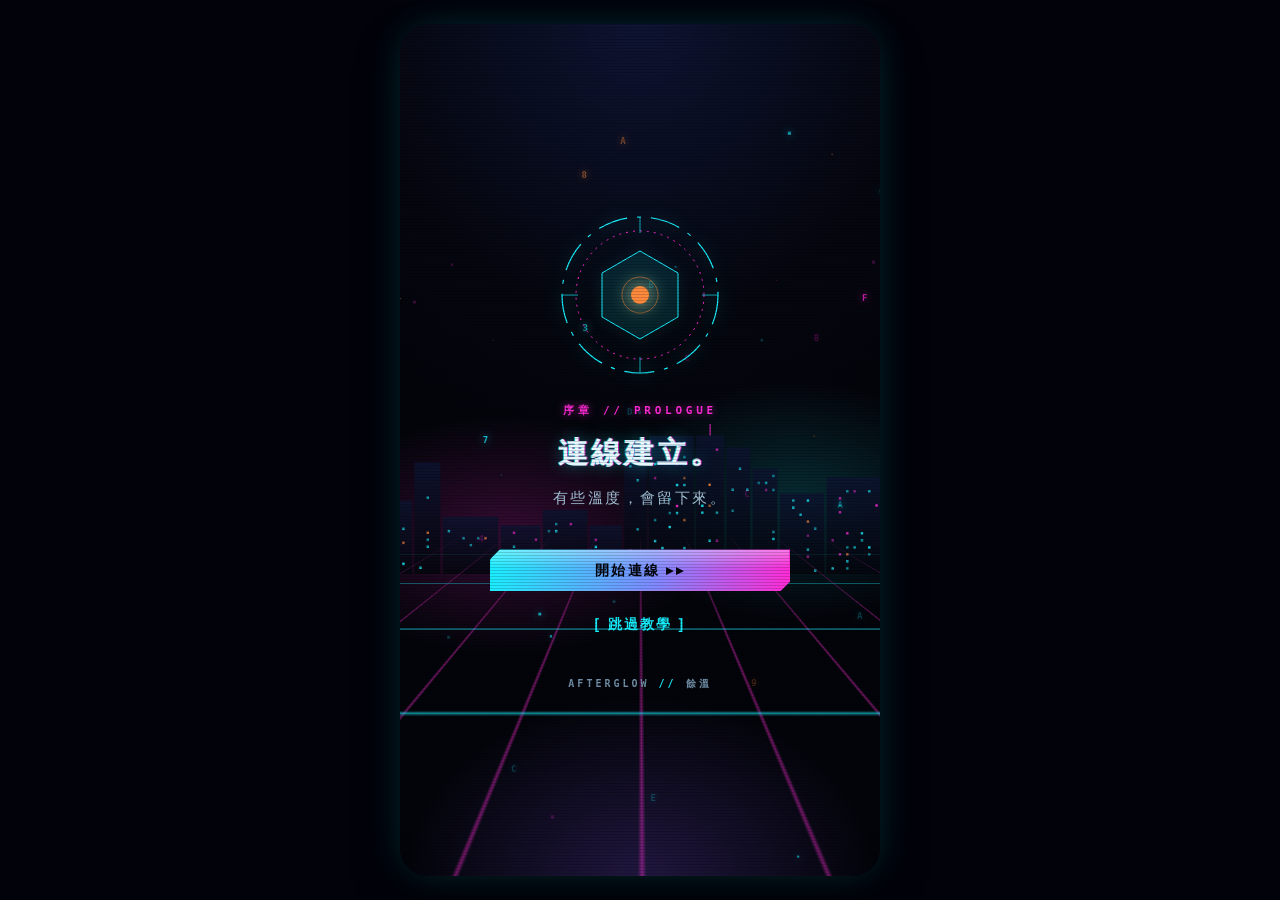
==== index.html @ 0dcce342 "Deploy 餘溫 WARMTH static app" ====
<!doctype html>
<html lang="zh-Hant-TW">
  <head>
    <meta charset="UTF-8" />
    <meta name="theme-color" content="#070d1f" />
<meta name="yw-build" content="1126-1240-voice-vad" />
    <script>
      // 程式還沒載入前先套這台裝置上次的介面風格與動態效果（讀 yw_ui／yw_fx；沒有、不認得或讀不到就用深夜藍、完整），第一格才不會先露出錯的底色。
      // 顏色表和 src/web/lib/uiColors.ts 的 UI_META 一致；src/web/index.html 與 src/html/index.html 各有一份、內容一模一樣（tests/unit/web-boot-ui.test.ts 會比對）。
      (function () {
        var C = { night: "#070d1f", sky: "#eaf3ff", pink: "#fff1f6", cyber: "#05070f", mint: "#eefaf5", lavender: "#f5f2fd", peach: "#fff5ef", butter: "#fffbe9", sage: "#f2f6ef", cloud: "#f8fafd", candy: "#fff1fa", marble: "#f3f3f1", retro: "#fbf0da", sakura: "#fdf2f5", ocean: "#04141f", forest: "#06140e", sunset: "#1a0d1f", aurora: "#050b1a", galaxy: "#05040f", velvet: "#1b0a14", ink: "#0b0c0f", moonlit: "#0e1420", ember: "#140806", terminal: "#030806" };
        var B = { night: "#070d1f", sky: "#eaf3ff", pink: "#fff1f6", cyber: "#02030a", mint: "#eefaf5", lavender: "#f5f2fd", peach: "#fff5ef", butter: "#fffbe9", sage: "#f2f6ef", cloud: "#f8fafd", candy: "#fff1fa", marble: "#f3f3f1", retro: "#fbf0da", sakura: "#fdf2f5", ocean: "#04141f", forest: "#06140e", sunset: "#1a0d1f", aurora: "#050b1a", galaxy: "#05040f", velvet: "#1b0a14", ink: "#0b0c0f", moonlit: "#0e1420", ember: "#140806", terminal: "#030806" };
        var DARK = { night: true, cyber: true, ocean: 1, forest: 1, sunset: 1, aurora: 1, galaxy: 1, velvet: 1, ink: 1, moonlit: 1, ember: 1, terminal: 1 };
        var u = "cyber";
        var fx = "full";
        try {
          var v = localStorage.getItem("yw_ui");
          if (typeof v === "string" && Object.prototype.hasOwnProperty.call(C, v)) u = v;
          if (localStorage.getItem("yw_fx") === "lite") fx = "lite";
        } catch (e) {}
        var d = document.documentElement;
        d.setAttribute("data-ui", u);
        d.setAttribute("data-theme", DARK.hasOwnProperty(u) ? "dark" : "light");
        d.setAttribute("data-fx", fx);
        d.style.setProperty("--boot-bg", B[u]);
        var m = document.querySelector('meta[name="theme-color"]');
        if (m) m.setAttribute("content", C[u]);
      })();
    </script>
    <meta name="viewport" content="width=device-width, initial-scale=1, viewport-fit=cover, interactive-widget=resizes-content" />
    <title>餘溫</title>
    <meta name="description" content="AI 陪伴：會主動找你、會打電話叫你起床、記得你的一切。單一 HTML 版，資料存在你的瀏覽器裡。" />
    <meta name="apple-mobile-web-app-capable" content="yes" />
    <meta name="mobile-web-app-capable" content="yes" />
    <meta name="apple-mobile-web-app-title" content="餘溫" />
    <link rel="icon" href="[data-uri]" type="image/svg+xml" />
    <link rel="apple-touch-icon" href="[data-uri]" />
    <style>
      /* 載入畫面的底色跟著上面那段 script 套好的主題（--boot-bg）；預設（深夜藍）用淺色字，淺色風格換深色字 */
      #boot { position: fixed; inset: 0; display: grid; place-items: center; background: var(--boot-bg, #070d1f); color: #b5b9c8; font: 15px/1.8 system-ui, "PingFang TC", "Noto Sans TC", sans-serif; text-align: center; padding: 24px; z-index: 99; }
      #boot .logo { font-size: 28px; letter-spacing: 6px; color: #eceefa; }
      [data-theme="light"] #boot { color: #4a5b78; }
      [data-theme="light"] #boot .logo { color: #1b2a44; }
      #boot .boot-msg { max-width: 320px; }
      .yw-banner { position: fixed; left: 8px; right: 8px; top: calc(env(safe-area-inset-top, 0px) + 8px); z-index: 1000; display: flex; gap: 8px; align-items: flex-start; padding: 10px 12px; border-radius: 14px; background: #fff4e5; color: #7a4b12; font: 13px/1.6 system-ui, "PingFang TC", "Noto Sans TC", sans-serif; box-shadow: 0 6px 20px rgba(0,0,0,.12); }
      .yw-banner span { flex: 1; }
      .yw-banner button { border: 0; background: none; font-size: 18px; line-height: 1; color: inherit; cursor: pointer; padding: 0 4px; }
    </style>
    <script src="./yw-cohab-core.js"></script>
    <script src="./yw-cohab-api.js"></script>
    <script src="./yw-music-api.js"></script>
    <script type="module">function yz(e){return e&&e.__esModule&&Object.prototype.hasOwnProperty.call(e,"default")?e.default:e}function dIA(e){if(Object.prototype.hasOwnProperty.call(e,"__esModule"))return e;var A=e.default;if(typeof A=="function"){var t=function i(){var n=!1;try{n=this instanceof i}catch{}return n?Reflect.construct(A,arguments,this.constructor):A.apply(this,arguments)};t.prototype=A.prototype}else t={};return Object.defineProperty(t,"__esModule",{value:!0}),Object.keys(e).forEach(function(i){var n=Object.getOwnPropertyDescriptor(e,i);Object.defineProperty(t,i,n.get?n:{enumerable:!0,get:function(){return e[i]}})}),t}var Ak={},vd={},AW;function hIA(){if(AW)return vd;AW=1,vd.byteLength=r,vd.toByteArray=I,vd.fromByteArray=c;for(var e=[],A=[],t=typeof Uint8Array<"u"?Uint8Array:Array,i="ABCDEFGHIJKLMNOPQRSTUVWXYZabcdefghijklmnopqrstuvwxyz0123456789+/",n=0,s=i.length;n<s;++n)e[n]=i[n],A[i.charCodeAt(n)]=n;A[45]=62,A[95]=63;function a(E){var d=E.length;if(d%4>0)throw new Error("Invalid string. Length must be a multiple of 4");var f=E.indexOf("=");f===-1&&(f=d);var m=f===d?0:4-f%4;return[f,m]}function r(E){var d=a(E),f=d[0],m=d[1];return(f+m)*3/4-m}function g(E,d,f){return(d+f)*3/4-f}function I(E){var d,f=a(E),m=f[0],p=f[1],y=new t(g(E,m,p)),S=0,b=p>0?m-4:m,L;for(L=0;L<b;L+=4)d=A[E.charCodeAt(L)]<<18|A[E.charCodeAt(L+1)]<<12|A[E.charCodeAt(L+2)]<<6|A[E.charCodeAt(L+3)],y[S++]=d>>16&255,y[S++]=d>>8&255,y[S++]=d&255;return p===2&&(d=A[E.charCodeAt(L)]<<2|A[E.charCodeAt(L+1)]>>4,y[S++]=d&255),p===1&&(d=A[E.charCodeAt(L)]<<10|A[E.charCodeAt(L+1)]<<4|A[E.charCodeAt(L+2)]>>2,y[S++]=d>>8&255,y[S++]=d&255),y}function C(E){return e[E>>18&63]+e[E>>12&63]+e[E>>6&63]+e[E&63]}function B(E,d,f){for(var m,p=[],y=d;y<f;y+=3)m=(E[y]<<16&16711680)+(E[y+1]<<8&65280)+(E[y+2]&255),p.push(C(m));return p.join("")}function c(E){for(var d,f=E.length,m=f%3,p=[],y=16383,S=0,b=f-m;S<b;S+=y)p.push(B(E,S,S+y>b?b:S+y));return m===1?(d=E[f-1],p.push(e[d>>2]+e[d<<4&63]+"==")):m===2&&(d=(E[f-2]<<8)+E[f-1],p.push(e[d>>10]+e[d>>4&63]+e[d<<2&63]+"=")),p.join("")}return vd}var W0={};var eW;function fIA(){return eW||(eW=1,W0.read=function(e,A,t,i,n){var s,a,r=n*8-i-1,g=(1<<r)-1,I=g>>1,C=-7,B=t?n-1:0,c=t?-1:1,E=e[A+B];for(B+=c,s=E&(1<<-C)-1,E>>=-C,C+=r;C>0;s=s*256+e[A+B],B+=c,C-=8);for(a=s&(1<<-C)-1,s>>=-C,C+=i;C>0;a=a*256+e[A+B],B+=c,C-=8);if(s===0)s=1-I;else{if(s===g)return a?NaN:(E?-1:1)*(1/0);a=a+Math.pow(2,i),s=s-I}return(E?-1:1)*a*Math.pow(2,s-i)},W0.write=function(e,A,t,i,n,s){var a,r,g,I=s*8-n-1,C=(1<<I)-1,B=C>>1,c=n===23?Math.pow(2,-24)-Math.pow(2,-77):0,E=i?0:s-1,d=i?1:-1,f=A<0||A===0&&1/A<0?1:0;for(A=Math.abs(A),isNaN(A)||A===1/0?(r=isNaN(A)?1:0,a=C):(a=Math.floor(Math.log(A)/Math.LN2),A*(g=Math.pow(2,-a))<1&&(a--,g*=2),a+B>=1?A+=c/g:A+=c*Math.pow(2,1-B),A*g>=2&&(a++,g/=2),a+B>=C?(r=0,a=C):a+B>=1?(r=(A*g-1)*Math.pow(2,n),a=a+B):(r=A*Math.pow(2,B-1)*Math.pow(2,n),a=0));n>=8;e[t+E]=r&255,E+=d,r/=256,n-=8);for(a=a<<n|r,I+=n;I>0;e[t+E]=a&255,E+=d,a/=256,I-=8);e[t+E-d]|=f*128}),W0}var tW;function mIA(){return tW||(tW=1,(function(e){const A=hIA(),t=fIA(),i=typeof Symbol=="function"&&typeof Symbol.for=="function"?Symbol.for("nodejs.util.inspect.custom"):null;e.Buffer=r,e.SlowBuffer=y,e.INSPECT_MAX_BYTES=50;const n=2147483647;e.kMaxLength=n,r.TYPED_ARRAY_SUPPORT=s(),!r.TYPED_ARRAY_SUPPORT&&typeof console<"u"&&typeof console.error=="function"&&console.error("This browser lacks typed array (Uint8Array) support which is required by `buffer` v5.x. Use `buffer` v4.x if you require old browser support.");function s(){try{const k=new Uint8Array(1),v={foo:function(){return 42}};return Object.setPrototypeOf(v,Uint8Array.prototype),Object.setPrototypeOf(k,v),k.foo()===42}catch{return!1}}Object.defineProperty(r.prototype,"parent",{enumerable:!0,get:function(){if(r.isBuffer(this))return this.buffer}}),Object.defineProperty(r.prototype,"offset",{enumerable:!0,get:function(){if(r.isBuffer(this))return this.byteOffset}});function a(k){if(k>n)throw new RangeError('The value "'+k+'" is invalid for option "size"');const v=new Uint8Array(k);return Object.setPrototypeOf(v,r.prototype),v}function r(k,v,F){if(typeof k=="number"){if(typeof v=="string")throw new TypeError('The "string" argument must be of type string. Received type number');return B(k)}return g(k,v,F)}r.poolSize=8192;function g(k,v,F){if(typeof k=="string")return c(k,v);if(ArrayBuffer.isView(k))return d(k);if(k==null)throw new TypeError("The first argument must be one of type string, Buffer, ArrayBuffer, Array, or Array-like Object. Received type "+typeof k);if(Te(k,ArrayBuffer)||k&&Te(k.buffer,ArrayBuffer)||typeof SharedArrayBuffer<"u"&&(Te(k,SharedArrayBuffer)||k&&Te(k.buffer,SharedArrayBuffer)))return f(k,v,F);if(typeof k=="number")throw new TypeError('The "value" argument must not be of type number. Received type number');const G=k.valueOf&&k.valueOf();if(G!=null&&G!==k)return r.from(G,v,F);const Z=m(k);if(Z)return Z;if(typeof Symbol<"u"&&Symbol.toPrimitive!=null&&typeof k[Symbol.toPrimitive]=="function")return r.from(k[Symbol.toPrimitive]("string"),v,F);throw new TypeError("The first argument must be one of type string, Buffer, ArrayBuffer, Array, or Array-like Object. Received type "+typeof k)}r.from=function(k,v,F){return g(k,v,F)},Object.setPrototypeOf(r.prototype,Uint8Array.prototype),Object.setPrototypeOf(r,Uint8Array);function I(k){if(typeof k!="number")throw new TypeError('"size" argument must be of type number');if(k<0)throw new RangeError('The value "'+k+'" is invalid for option "size"')}function C(k,v,F){return I(k),k<=0?a(k):v!==void 0?typeof F=="string"?a(k).fill(v,F):a(k).fill(v):a(k)}r.alloc=function(k,v,F){return C(k,v,F)};function B(k){return I(k),a(k<0?0:p(k)|0)}r.allocUnsafe=function(k){return B(k)},r.allocUnsafeSlow=function(k){return B(k)};function c(k,v){if((typeof v!="string"||v==="")&&(v="utf8"),!r.isEncoding(v))throw new TypeError("Unknown encoding: "+v);const F=S(k,v)|0;let G=a(F);const Z=G.write(k,v);return Z!==F&&(G=G.slice(0,Z)),G}function E(k){const v=k.length<0?0:p(k.length)|0,F=a(v);for(let G=0;G<v;G+=1)F[G]=k[G]&255;return F}function d(k){if(Te(k,Uint8Array)){const v=new Uint8Array(k);return f(v.buffer,v.byteOffset,v.byteLength)}return E(k)}function f(k,v,F){if(v<0||k.byteLength<v)throw new RangeError('"offset" is outside of buffer bounds');if(k.byteLength<v+(F||0))throw new RangeError('"length" is outside of buffer bounds');let G;return v===void 0&&F===void 0?G=new Uint8Array(k):F===void 0?G=new Uint8Array(k,v):G=new Uint8Array(k,v,F),Object.setPrototypeOf(G,r.prototype),G}function m(k){if(r.isBuffer(k)){const v=p(k.length)|0,F=a(v);return F.length===0||k.copy(F,0,0,v),F}if(k.length!==void 0)return typeof k.length!="number"||yA(k.length)?a(0):E(k);if(k.type==="Buffer"&&Array.isArray(k.data))return E(k.data)}function p(k){if(k>=n)throw new RangeError("Attempt to allocate Buffer larger than maximum size: 0x"+n.toString(16)+" bytes");return k|0}function y(k){return+k!=k&&(k=0),r.alloc(+k)}r.isBuffer=function(v){return v!=null&&v._isBuffer===!0&&v!==r.prototype},r.compare=function(v,F){if(Te(v,Uint8Array)&&(v=r.from(v,v.offset,v.byteLength)),Te(F,Uint8Array)&&(F=r.from(F,F.offset,F.byteLength)),!r.isBuffer(v)||!r.isBuffer(F))throw new TypeError('The "buf1", "buf2" arguments must be one of type Buffer or Uint8Array');if(v===F)return 0;let G=v.length,Z=F.length;for(let iA=0,tA=Math.min(G,Z);iA<tA;++iA)if(v[iA]!==F[iA]){G=v[iA],Z=F[iA];break}return G<Z?-1:Z<G?1:0},r.isEncoding=function(v){switch(String(v).toLowerCase()){case"hex":case"utf8":case"utf-8":case"ascii":case"latin1":case"binary":case"base64":case"ucs2":case"ucs-2":case"utf16le":case"utf-16le":return!0;default:return!1}},r.concat=function(v,F){if(!Array.isArray(v))throw new TypeError('"list" argument must be an Array of Buffers');if(v.length===0)return r.alloc(0);let G;if(F===void 0)for(F=0,G=0;G<v.length;++G)F+=v[G].length;const Z=r.allocUnsafe(F);let iA=0;for(G=0;G<v.length;++G){let tA=v[G];if(Te(tA,Uint8Array))iA+tA.length>Z.length?(r.isBuffer(tA)||(tA=r.from(tA)),tA.copy(Z,iA)):Uint8Array.prototype.set.call(Z,tA,iA);else if(r.isBuffer(tA))tA.copy(Z,iA);else throw new TypeError('"list" argument must be an Array of Buffers');iA+=tA.length}return Z};function S(k,v){if(r.isBuffer(k))return k.length;if(ArrayBuffer.isView(k)||Te(k,ArrayBuffer))return k.byteLength;if(typeof k!="string")throw new TypeError('The "string" argument must be one of type string, Buffer, or ArrayBuffer. Received type '+typeof k);const F=k.length,G=arguments.length>2&&arguments[2]===!0;if(!G&&F===0)return 0;let Z=!1;for(;;)switch(v){case"ascii":case"latin1":case"binary":return F;case"utf8":case"utf-8":return ne(k).length;case"ucs2":case"ucs-2":case"utf16le":case"utf-16le":return F*2;case"hex":return F>>>1;case"base64":return de(k).length;default:if(Z)return G?-1:ne(k).length;v=(""+v).toLowerCase(),Z=!0}}r.byteLength=S;function b(k,v,F){let G=!1;if((v===void 0||v<0)&&(v=0),v>this.length||((F===void 0||F>this.length)&&(F=this.length),F<=0)||(F>>>=0,v>>>=0,F<=v))return"";for(k||(k="utf8");;)switch(k){case"hex":return CA(this,v,F);case"utf8":case"utf-8":return H(this,v,F);case"ascii":return nA(this,v,F);case"latin1":case"binary":return rA(this,v,F);case"base64":return q(this,v,F);case"ucs2":case"ucs-2":case"utf16le":case"utf-16le":return BA(this,v,F);default:if(G)throw new TypeError("Unknown encoding: "+k);k=(k+"").toLowerCase(),G=!0}}r.prototype._isBuffer=!0;function L(k,v,F){const G=k[v];k[v]=k[F],k[F]=G}r.prototype.swap16=function(){const v=this.length;if(v%2!==0)throw new RangeError("Buffer size must be a multiple of 16-bits");for(let F=0;F<v;F+=2)L(this,F,F+1);return this},r.prototype.swap32=function(){const v=this.length;if(v%4!==0)throw new RangeError("Buffer size must be a multiple of 32-bits");for(let F=0;F<v;F+=4)L(this,F,F+3),L(this,F+1,F+2);return this},r.prototype.swap64=function(){const v=this.length;if(v%8!==0)throw new RangeError("Buffer size must be a multiple of 64-bits");for(let F=0;F<v;F+=8)L(this,F,F+7),L(this,F+1,F+6),L(this,F+2,F+5),L(this,F+3,F+4);return this},r.prototype.toString=function(){const v=this.length;return v===0?"":arguments.length===0?H(this,0,v):b.apply(this,arguments)},r.prototype.toLocaleString=r.prototype.toString,r.prototype.equals=function(v){if(!r.isBuffer(v))throw new TypeError("Argument must be a Buffer");return this===v?!0:r.compare(this,v)===0},r.prototype.inspect=function(){let v="";const F=e.INSPECT_MAX_BYTES;return v=this.toString("hex",0,F).replace(/(.{2})/g,"$1 ").trim(),this.length>F&&(v+=" ... "),"<Buffer "+v+">"},i&&(r.prototype[i]=r.prototype.inspect),r.prototype.compare=function(v,F,G,Z,iA){if(Te(v,Uint8Array)&&(v=r.from(v,v.offset,v.byteLength)),!r.isBuffer(v))throw new TypeError('The "target" argument must be one of type Buffer or Uint8Array. Received type '+typeof v);if(F===void 0&&(F=0),G===void 0&&(G=v?v.length:0),Z===void 0&&(Z=0),iA===void 0&&(iA=this.length),F<0||G>v.length||Z<0||iA>this.length)throw new RangeError("out of range index");if(Z>=iA&&F>=G)return 0;if(Z>=iA)return-1;if(F>=G)return 1;if(F>>>=0,G>>>=0,Z>>>=0,iA>>>=0,this===v)return 0;let tA=iA-Z,fA=G-F;const XA=Math.min(tA,fA),ie=this.slice(Z,iA),$A=v.slice(F,G);for(let ZA=0;ZA<XA;++ZA)if(ie[ZA]!==$A[ZA]){tA=ie[ZA],fA=$A[ZA];break}return tA<fA?-1:fA<tA?1:0};function x(k,v,F,G,Z){if(k.length===0)return-1;if(typeof F=="string"?(G=F,F=0):F>2147483647?F=2147483647:F<-2147483648&&(F=-2147483648),F=+F,yA(F)&&(F=Z?0:k.length-1),F<0&&(F=k.length+F),F>=k.length){if(Z)return-1;F=k.length-1}else if(F<0)if(Z)F=0;else return-1;if(typeof v=="string"&&(v=r.from(v,G)),r.isBuffer(v))return v.length===0?-1:J(k,v,F,G,Z);if(typeof v=="number")return v=v&255,typeof Uint8Array.prototype.indexOf=="function"?Z?Uint8Array.prototype.indexOf.call(k,v,F):Uint8Array.prototype.lastIndexOf.call(k,v,F):J(k,[v],F,G,Z);throw new TypeError("val must be string, number or Buffer")}function J(k,v,F,G,Z){let iA=1,tA=k.length,fA=v.length;if(G!==void 0&&(G=String(G).toLowerCase(),G==="ucs2"||G==="ucs-2"||G==="utf16le"||G==="utf-16le")){if(k.length<2||v.length<2)return-1;iA=2,tA/=2,fA/=2,F/=2}function XA($A,ZA){return iA===1?$A[ZA]:$A.readUInt16BE(ZA*iA)}let ie;if(Z){let $A=-1;for(ie=F;ie<tA;ie++)if(XA(k,ie)===XA(v,$A===-1?0:ie-$A)){if($A===-1&&($A=ie),ie-$A+1===fA)return $A*iA}else $A!==-1&&(ie-=ie-$A),$A=-1}else for(F+fA>tA&&(F=tA-fA),ie=F;ie>=0;ie--){let $A=!0;for(let ZA=0;ZA<fA;ZA++)if(XA(k,ie+ZA)!==XA(v,ZA)){$A=!1;break}if($A)return ie}return-1}r.prototype.includes=function(v,F,G){return this.indexOf(v,F,G)!==-1},r.prototype.indexOf=function(v,F,G){return x(this,v,F,G,!0)},r.prototype.lastIndexOf=function(v,F,G){return x(this,v,F,G,!1)};function R(k,v,F,G){F=Number(F)||0;const Z=k.length-F;G?(G=Number(G),G>Z&&(G=Z)):G=Z;const iA=v.length;G>iA/2&&(G=iA/2);let tA;for(tA=0;tA<G;++tA){const fA=parseInt(v.substr(tA*2,2),16);if(yA(fA))return tA;k[F+tA]=fA}return tA}function Y(k,v,F,G){return Me(ne(v,k.length-F),k,F,G)}function O(k,v,F,G){return Me(se(v),k,F,G)}function P(k,v,F,G){return Me(de(v),k,F,G)}function z(k,v,F,G){return Me(pe(v,k.length-F),k,F,G)}r.prototype.write=function(v,F,G,Z){if(F===void 0)Z="utf8",G=this.length,F=0;else if(G===void 0&&typeof F=="string")Z=F,G=this.length,F=0;else if(isFinite(F))F=F>>>0,isFinite(G)?(G=G>>>0,Z===void 0&&(Z="utf8")):(Z=G,G=void 0);else throw new Error("Buffer.write(string, encoding, offset[, length]) is no longer supported");const iA=this.length-F;if((G===void 0||G>iA)&&(G=iA),v.length>0&&(G<0||F<0)||F>this.length)throw new RangeError("Attempt to write outside buffer bounds");Z||(Z="utf8");let tA=!1;for(;;)switch(Z){case"hex":return R(this,v,F,G);case"utf8":case"utf-8":return Y(this,v,F,G);case"ascii":case"latin1":case"binary":return O(this,v,F,G);case"base64":return P(this,v,F,G);case"ucs2":case"ucs-2":case"utf16le":case"utf-16le":return z(this,v,F,G);default:if(tA)throw new TypeError("Unknown encoding: "+Z);Z=(""+Z).toLowerCase(),tA=!0}},r.prototype.toJSON=function(){return{type:"Buffer",data:Array.prototype.slice.call(this._arr||this,0)}};function q(k,v,F){return v===0&&F===k.length?A.fromByteArray(k):A.fromByteArray(k.slice(v,F))}function H(k,v,F){F=Math.min(k.length,F);const G=[];let Z=v;for(;Z<F;){const iA=k[Z];let tA=null,fA=iA>239?4:iA>223?3:iA>191?2:1;if(Z+fA<=F){let XA,ie,$A,ZA;switch(fA){case 1:iA<128&&(tA=iA);break;case 2:XA=k[Z+1],(XA&192)===128&&(ZA=(iA&31)<<6|XA&63,ZA>127&&(tA=ZA));break;case 3:XA=k[Z+1],ie=k[Z+2],(XA&192)===128&&(ie&192)===128&&(ZA=(iA&15)<<12|(XA&63)<<6|ie&63,ZA>2047&&(ZA<55296||ZA>57343)&&(tA=ZA));break;case 4:XA=k[Z+1],ie=k[Z+2],$A=k[Z+3],(XA&192)===128&&(ie&192)===128&&($A&192)===128&&(ZA=(iA&15)<<18|(XA&63)<<12|(ie&63)<<6|$A&63,ZA>65535&&ZA<1114112&&(tA=ZA))}}tA===null?(tA=65533,fA=1):tA>65535&&(tA-=65536,G.push(tA>>>10&1023|55296),tA=56320|tA&1023),G.push(tA),Z+=fA}return _(G)}const W=4096;function _(k){const v=k.length;if(v<=W)return String.fromCharCode.apply(String,k);let F="",G=0;for(;G<v;)F+=String.fromCharCode.apply(String,k.slice(G,G+=W));return F}function nA(k,v,F){let G="";F=Math.min(k.length,F);for(let Z=v;Z<F;++Z)G+=String.fromCharCode(k[Z]&127);return G}function rA(k,v,F){let G="";F=Math.min(k.length,F);for(let Z=v;Z<F;++Z)G+=String.fromCharCode(k[Z]);return G}function CA(k,v,F){const G=k.length;(!v||v<0)&&(v=0),(!F||F<0||F>G)&&(F=G);let Z="";for(let iA=v;iA<F;++iA)Z+=gA[k[iA]];return Z}function BA(k,v,F){const G=k.slice(v,F);let Z="";for(let iA=0;iA<G.length-1;iA+=2)Z+=String.fromCharCode(G[iA]+G[iA+1]*256);return Z}r.prototype.slice=function(v,F){const G=this.length;v=~~v,F=F===void 0?G:~~F,v<0?(v+=G,v<0&&(v=0)):v>G&&(v=G),F<0?(F+=G,F<0&&(F=0)):F>G&&(F=G),F<v&&(F=v);const Z=this.subarray(v,F);return Object.setPrototypeOf(Z,r.prototype),Z};function hA(k,v,F){if(k%1!==0||k<0)throw new RangeError("offset is not uint");if(k+v>F)throw new RangeError("Trying to access beyond buffer length")}r.prototype.readUintLE=r.prototype.readUIntLE=function(v,F,G){v=v>>>0,F=F>>>0,G||hA(v,F,this.length);let Z=this[v],iA=1,tA=0;for(;++tA<F&&(iA*=256);)Z+=this[v+tA]*iA;return Z},r.prototype.readUintBE=r.prototype.readUIntBE=function(v,F,G){v=v>>>0,F=F>>>0,G||hA(v,F,this.length);let Z=this[v+--F],iA=1;for(;F>0&&(iA*=256);)Z+=this[v+--F]*iA;return Z},r.prototype.readUint8=r.prototype.readUInt8=function(v,F){return v=v>>>0,F||hA(v,1,this.length),this[v]},r.prototype.readUint16LE=r.prototype.readUInt16LE=function(v,F){return v=v>>>0,F||hA(v,2,this.length),this[v]|this[v+1]<<8},r.prototype.readUint16BE=r.prototype.readUInt16BE=function(v,F){return v=v>>>0,F||hA(v,2,this.length),this[v]<<8|this[v+1]},r.prototype.readUint32LE=r.prototype.readUInt32LE=function(v,F){return v=v>>>0,F||hA(v,4,this.length),(this[v]|this[v+1]<<8|this[v+2]<<16)+this[v+3]*16777216},r.prototype.readUint32BE=r.prototype.readUInt32BE=function(v,F){return v=v>>>0,F||hA(v,4,this.length),this[v]*16777216+(this[v+1]<<16|this[v+2]<<8|this[v+3])},r.prototype.readBigUInt64LE=YA(function(v){v=v>>>0,Fe(v,"offset");const F=this[v],G=this[v+7];(F===void 0||G===void 0)&&VA(v,this.length-8);const Z=F+this[++v]*2**8+this[++v]*2**16+this[++v]*2**24,iA=this[++v]+this[++v]*2**8+this[++v]*2**16+G*2**24;return BigInt(Z)+(BigInt(iA)<<BigInt(32))}),r.prototype.readBigUInt64BE=YA(function(v){v=v>>>0,Fe(v,"offset");const F=this[v],G=this[v+7];(F===void 0||G===void 0)&&VA(v,this.length-8);const Z=F*2**24+this[++v]*2**16+this[++v]*2**8+this[++v],iA=this[++v]*2**24+this[++v]*2**16+this[++v]*2**8+G;return(BigInt(Z)<<BigInt(32))+BigInt(iA)}),r.prototype.readIntLE=function(v,F,G){v=v>>>0,F=F>>>0,G||hA(v,F,this.length);let Z=this[v],iA=1,tA=0;for(;++tA<F&&(iA*=256);)Z+=this[v+tA]*iA;return iA*=128,Z>=iA&&(Z-=Math.pow(2,8*F)),Z},r.prototype.readIntBE=function(v,F,G){v=v>>>0,F=F>>>0,G||hA(v,F,this.length);let Z=F,iA=1,tA=this[v+--Z];for(;Z>0&&(iA*=256);)tA+=this[v+--Z]*iA;return iA*=128,tA>=iA&&(tA-=Math.pow(2,8*F)),tA},r.prototype.readInt8=function(v,F){return v=v>>>0,F||hA(v,1,this.length),this[v]&128?(255-this[v]+1)*-1:this[v]},r.prototype.readInt16LE=function(v,F){v=v>>>0,F||hA(v,2,this.length);const G=this[v]|this[v+1]<<8;return G&32768?G|4294901760:G},r.prototype.readInt16BE=function(v,F){v=v>>>0,F||hA(v,2,this.length);const G=this[v+1]|this[v]<<8;return G&32768?G|4294901760:G},r.prototype.readInt32LE=function(v,F){return v=v>>>0,F||hA(v,4,this.length),this[v]|this[v+1]<<8|this[v+2]<<16|this[v+3]<<24},r.prototype.readInt32BE=function(v,F){return v=v>>>0,F||hA(v,4,this.length),this[v]<<24|this[v+1]<<16|this[v+2]<<8|this[v+3]},r.prototype.readBigInt64LE=YA(function(v){v=v>>>0,Fe(v,"offset");const F=this[v],G=this[v+7];(F===void 0||G===void 0)&&VA(v,this.length-8);const Z=this[v+4]+this[v+5]*2**8+this[v+6]*2**16+(G<<24);return(BigInt(Z)<<BigInt(32))+BigInt(F+this[++v]*2**8+this[++v]*2**16+this[++v]*2**24)}),r.prototype.readBigInt64BE=YA(function(v){v=v>>>0,Fe(v,"offset");const F=this[v],G=this[v+7];(F===void 0||G===void 0)&&VA(v,this.length-8);const Z=(F<<24)+this[++v]*2**16+this[++v]*2**8+this[++v];return(BigInt(Z)<<BigInt(32))+BigInt(this[++v]*2**24+this[++v]*2**16+this[++v]*2**8+G)}),r.prototype.readFloatLE=function(v,F){return v=v>>>0,F||hA(v,4,this.length),t.read(this,v,!0,23,4)},r.prototype.readFloatBE=function(v,F){return v=v>>>0,F||hA(v,4,this.length),t.read(this,v,!1,23,4)},r.prototype.readDoubleLE=function(v,F){return v=v>>>0,F||hA(v,8,this.length),t.read(this,v,!0,52,8)},r.prototype.readDoubleBE=function(v,F){return v=v>>>0,F||hA(v,8,this.length),t.read(this,v,!1,52,8)};function mA(k,v,F,G,Z,iA){if(!r.isBuffer(k))throw new TypeError('"buffer" argument must be a Buffer instance');if(v>Z||v<iA)throw new RangeError('"value" argument is out of bounds');if(F+G>k.length)throw new RangeError("Index out of range")}r.prototype.writeUintLE=r.prototype.writeUIntLE=function(v,F,G,Z){if(v=+v,F=F>>>0,G=G>>>0,!Z){const fA=Math.pow(2,8*G)-1;mA(this,v,F,G,fA,0)}let iA=1,tA=0;for(this[F]=v&255;++tA<G&&(iA*=256);)this[F+tA]=v/iA&255;return F+G},r.prototype.writeUintBE=r.prototype.writeUIntBE=function(v,F,G,Z){if(v=+v,F=F>>>0,G=G>>>0,!Z){const fA=Math.pow(2,8*G)-1;mA(this,v,F,G,fA,0)}let iA=G-1,tA=1;for(this[F+iA]=v&255;--iA>=0&&(tA*=256);)this[F+iA]=v/tA&255;return F+G},r.prototype.writeUint8=r.prototype.writeUInt8=function(v,F,G){return v=+v,F=F>>>0,G||mA(this,v,F,1,255,0),this[F]=v&255,F+1},r.prototype.writeUint16LE=r.prototype.writeUInt16LE=function(v,F,G){return v=+v,F=F>>>0,G||mA(this,v,F,2,65535,0),this[F]=v&255,this[F+1]=v>>>8,F+2},r.prototype.writeUint16BE=r.prototype.writeUInt16BE=function(v,F,G){return v=+v,F=F>>>0,G||mA(this,v,F,2,65535,0),this[F]=v>>>8,this[F+1]=v&255,F+2},r.prototype.writeUint32LE=r.prototype.writeUInt32LE=function(v,F,G){return v=+v,F=F>>>0,G||mA(this,v,F,4,4294967295,0),this[F+3]=v>>>24,this[F+2]=v>>>16,this[F+1]=v>>>8,this[F]=v&255,F+4},r.prototype.writeUint32BE=r.prototype.writeUInt32BE=function(v,F,G){return v=+v,F=F>>>0,G||mA(this,v,F,4,4294967295,0),this[F]=v>>>24,this[F+1]=v>>>16,this[F+2]=v>>>8,this[F+3]=v&255,F+4};function IA(k,v,F,G,Z){Ae(v,G,Z,k,F,7);let iA=Number(v&BigInt(4294967295));k[F++]=iA,iA=iA>>8,k[F++]=iA,iA=iA>>8,k[F++]=iA,iA=iA>>8,k[F++]=iA;let tA=Number(v>>BigInt(32)&BigInt(4294967295));return k[F++]=tA,tA=tA>>8,k[F++]=tA,tA=tA>>8,k[F++]=tA,tA=tA>>8,k[F++]=tA,F}function V(k,v,F,G,Z){Ae(v,G,Z,k,F,7);let iA=Number(v&BigInt(4294967295));k[F+7]=iA,iA=iA>>8,k[F+6]=iA,iA=iA>>8,k[F+5]=iA,iA=iA>>8,k[F+4]=iA;let tA=Number(v>>BigInt(32)&BigInt(4294967295));return k[F+3]=tA,tA=tA>>8,k[F+2]=tA,tA=tA>>8,k[F+1]=tA,tA=tA>>8,k[F]=tA,F+8}r.prototype.writeBigUInt64LE=YA(function(v,F=0){return IA(this,v,F,BigInt(0),BigInt("0xffffffffffffffff"))}),r.prototype.writeBigUInt64BE=YA(function(v,F=0){return V(this,v,F,BigInt(0),BigInt("0xffffffffffffffff"))}),r.prototype.writeIntLE=function(v,F,G,Z){if(v=+v,F=F>>>0,!Z){const XA=Math.pow(2,8*G-1);mA(this,v,F,G,XA-1,-XA)}let iA=0,tA=1,fA=0;for(this[F]=v&255;++iA<G&&(tA*=256);)v<0&&fA===0&&this[F+iA-1]!==0&&(fA=1),this[F+iA]=(v/tA>>0)-fA&255;return F+G},r.prototype.writeIntBE=function(v,F,G,Z){if(v=+v,F=F>>>0,!Z){const XA=Math.pow(2,8*G-1);mA(this,v,F,G,XA-1,-XA)}let iA=G-1,tA=1,fA=0;for(this[F+iA]=v&255;--iA>=0&&(tA*=256);)v<0&&fA===0&&this[F+iA+1]!==0&&(fA=1),this[F+iA]=(v/tA>>0)-fA&255;return F+G},r.prototype.writeInt8=function(v,F,G){return v=+v,F=F>>>0,G||mA(this,v,F,1,127,-128),v<0&&(v=255+v+1),this[F]=v&255,F+1},r.prototype.writeInt16LE=function(v,F,G){return v=+v,F=F>>>0,G||mA(this,v,F,2,32767,-32768),this[F]=v&255,this[F+1]=v>>>8,F+2},r.prototype.writeInt16BE=function(v,F,G){return v=+v,F=F>>>0,G||mA(this,v,F,2,32767,-32768),this[F]=v>>>8,this[F+1]=v&255,F+2},r.prototype.writeInt32LE=function(v,F,G){return v=+v,F=F>>>0,G||mA(this,v,F,4,2147483647,-2147483648),this[F]=v&255,this[F+1]=v>>>8,this[F+2]=v>>>16,this[F+3]=v>>>24,F+4},r.prototype.writeInt32BE=function(v,F,G){return v=+v,F=F>>>0,G||mA(this,v,F,4,2147483647,-2147483648),v<0&&(v=4294967295+v+1),this[F]=v>>>24,this[F+1]=v>>>16,this[F+2]=v>>>8,this[F+3]=v&255,F+4},r.prototype.writeBigInt64LE=YA(function(v,F=0){return IA(this,v,F,-BigInt("0x8000000000000000"),BigInt("0x7fffffffffffffff"))}),r.prototype.writeBigInt64BE=YA(function(v,F=0){return V(this,v,F,-BigInt("0x8000000000000000"),BigInt("0x7fffffffffffffff"))});function EA(k,v,F,G,Z,iA){if(F+G>k.length)throw new RangeError("Index out of range");if(F<0)throw new RangeError("Index out of range")}function cA(k,v,F,G,Z){return v=+v,F=F>>>0,Z||EA(k,v,F,4),t.write(k,v,F,G,23,4),F+4}r.prototype.writeFloatLE=function(v,F,G){return cA(this,v,F,!0,G)},r.prototype.writeFloatBE=function(v,F,G){return cA(this,v,F,!1,G)};function aA(k,v,F,G,Z){return v=+v,F=F>>>0,Z||EA(k,v,F,8),t.write(k,v,F,G,52,8),F+8}r.prototype.writeDoubleLE=function(v,F,G){return aA(this,v,F,!0,G)},r.prototype.writeDoubleBE=function(v,F,G){return aA(this,v,F,!1,G)},r.prototype.copy=function(v,F,G,Z){if(!r.isBuffer(v))throw new TypeError("argument should be a Buffer");if(G||(G=0),!Z&&Z!==0&&(Z=this.length),F>=v.length&&(F=v.length),F||(F=0),Z>0&&Z<G&&(Z=G),Z===G||v.length===0||this.length===0)return 0;if(F<0)throw new RangeError("targetStart out of bounds");if(G<0||G>=this.length)throw new RangeError("Index out of range");if(Z<0)throw new RangeError("sourceEnd out of bounds");Z>this.length&&(Z=this.length),v.length-F<Z-G&&(Z=v.length-F+G);const iA=Z-G;return this===v&&typeof Uint8Array.prototype.copyWithin=="function"?this.copyWithin(F,G,Z):Uint8Array.prototype.set.call(v,this.subarray(G,Z),F),iA},r.prototype.fill=function(v,F,G,Z){if(typeof v=="string"){if(typeof F=="string"?(Z=F,F=0,G=this.length):typeof G=="string"&&(Z=G,G=this.length),Z!==void 0&&typeof Z!="string")throw new TypeError("encoding must be a string");if(typeof Z=="string"&&!r.isEncoding(Z))throw new TypeError("Unknown encoding: "+Z);if(v.length===1){const tA=v.charCodeAt(0);(Z==="utf8"&&tA<128||Z==="latin1")&&(v=tA)}}else typeof v=="number"?v=v&255:typeof v=="boolean"&&(v=Number(v));if(F<0||this.length<F||this.length<G)throw new RangeError("Out of range index");if(G<=F)return this;F=F>>>0,G=G===void 0?this.length:G>>>0,v||(v=0);let iA;if(typeof v=="number")for(iA=F;iA<G;++iA)this[iA]=v;else{const tA=r.isBuffer(v)?v:r.from(v,Z),fA=tA.length;if(fA===0)throw new TypeError('The value "'+v+'" is invalid for argument "value"');for(iA=0;iA<G-F;++iA)this[iA+F]=tA[iA%fA]}return this};const dA={};function xA(k,v,F){dA[k]=class extends F{constructor(){super(),Object.defineProperty(this,"message",{value:v.apply(this,arguments),writable:!0,configurable:!0}),this.name=`${this.name} [${k}]`,this.stack,delete this.name}get code(){return k}set code(Z){Object.defineProperty(this,"code",{configurable:!0,enumerable:!0,value:Z,writable:!0})}toString(){return`${this.name} [${k}]: ${this.message}`}}}xA("ERR_BUFFER_OUT_OF_BOUNDS",function(k){return k?`${k} is outside of buffer bounds`:"Attempt to access memory outside buffer bounds"},RangeError),xA("ERR_INVALID_ARG_TYPE",function(k,v){return`The "${k}" argument must be of type number. Received type ${typeof v}`},TypeError),xA("ERR_OUT_OF_RANGE",function(k,v,F){let G=`The value of "${k}" is out of range.`,Z=F;return Number.isInteger(F)&&Math.abs(F)>2**32?Z=te(String(F)):typeof F=="bigint"&&(Z=String(F),(F>BigInt(2)**BigInt(32)||F<-(BigInt(2)**BigInt(32)))&&(Z=te(Z)),Z+="n"),G+=` It must be ${v}. Received ${Z}`,G},RangeError);function te(k){let v="",F=k.length;const G=k[0]==="-"?1:0;for(;F>=G+4;F-=3)v=`_${k.slice(F-3,F)}${v}`;return`${k.slice(0,F)}${v}`}function vA(k,v,F){Fe(v,"offset"),(k[v]===void 0||k[v+F]===void 0)&&VA(v,k.length-(F+1))}function Ae(k,v,F,G,Z,iA){if(k>F||k<v){const tA=typeof v=="bigint"?"n":"";let fA;throw v===0||v===BigInt(0)?fA=`>= 0${tA} and < 2${tA} ** ${(iA+1)*8}${tA}`:fA=`>= -(2${tA} ** ${(iA+1)*8-1}${tA}) and < 2 ** ${(iA+1)*8-1}${tA}`,new dA.ERR_OUT_OF_RANGE("value",fA,k)}vA(G,Z,iA)}function Fe(k,v){if(typeof k!="number")throw new dA.ERR_INVALID_ARG_TYPE(v,"number",k)}function VA(k,v,F){throw Math.floor(k)!==k?(Fe(k,F),new dA.ERR_OUT_OF_RANGE("offset","an integer",k)):v<0?new dA.ERR_BUFFER_OUT_OF_BOUNDS:new dA.ERR_OUT_OF_RANGE("offset",`>= 0 and <= ${v}`,k)}const DA=/[^+/0-9A-Za-z-_]/g;function FA(k){if(k=k.split("=")[0],k=k.trim().replace(DA,""),k.length<2)return"";for(;k.length%4!==0;)k=k+"=";return k}function ne(k,v){v=v||1/0;let F;const G=k.length;let Z=null;const iA=[];for(let tA=0;tA<G;++tA){if(F=k.charCodeAt(tA),F>55295&&F<57344){if(!Z){if(F>56319){(v-=3)>-1&&iA.push(239,191,189);continue}else if(tA+1===G){(v-=3)>-1&&iA.push(239,191,189);continue}Z=F;continue}if(F<56320){(v-=3)>-1&&iA.push(239,191,189),Z=F;continue}F=(Z-55296<<10|F-56320)+65536}else Z&&(v-=3)>-1&&iA.push(239,191,189);if(Z=null,F<128){if((v-=1)<0)break;iA.push(F)}else if(F<2048){if((v-=2)<0)break;iA.push(F>>6|192,F&63|128)}else if(F<65536){if((v-=3)<0)break;iA.push(F>>12|224,F>>6&63|128,F&63|128)}else if(F<1114112){if((v-=4)<0)break;iA.push(F>>18|240,F>>12&63|128,F>>6&63|128,F&63|128)}else throw new Error("Invalid code point")}return iA}function se(k){const v=[];for(let F=0;F<k.length;++F)v.push(k.charCodeAt(F)&255);return v}function pe(k,v){let F,G,Z;const iA=[];for(let tA=0;tA<k.length&&!((v-=2)<0);++tA)F=k.charCodeAt(tA),G=F>>8,Z=F%256,iA.push(Z),iA.push(G);return iA}function de(k){return A.toByteArray(FA(k))}function Me(k,v,F,G){let Z;for(Z=0;Z<G&&!(Z+F>=v.length||Z>=k.length);++Z)v[Z+F]=k[Z];return Z}function Te(k,v){return k instanceof v||k!=null&&k.constructor!=null&&k.constructor.name!=null&&k.constructor.name===v.name}function yA(k){return k!==k}const gA=(function(){const k="0123456789abcdef",v=new Array(256);for(let F=0;F<16;++F){const G=F*16;for(let Z=0;Z<16;++Z)v[G+Z]=k[F]+k[Z]}return v})();function YA(k){return typeof BigInt>"u"?eA:k}function eA(){throw new Error("BigInt not supported")}})(Ak)),Ak}var $n=mIA();const rF=globalThis;rF.Buffer=$n.Buffer;typeof rF.process>"u"&&(rF.process={env:{NODE_ENV:"production"},cwd:()=>"/",on:()=>{},exit:()=>{},platform:"browser",versions:{},nextTick:(e,...A)=>queueMicrotask(()=>e(...A))});var ek={exports:{}};const pIA={},wIA=Object.freeze(Object.defineProperty({__proto__:null,default:pIA},Symbol.toStringTag,{value:"Module"})),iW=dIA(wIA);var nW;function yIA(){return nW||(nW=1,(function(e,A){var t=void 0,i=function(n){return t||(t=new Promise(function(s,a){var r=typeof n<"u"?n:{},g=r.onAbort;r.onAbort=function(N){a(new Error(N)),g&&g(N)},r.postRun=r.postRun||[],r.postRun.push(function(){s(r)}),e=void 0;var I;I||=typeof r<"u"?r:{};var C=typeof window=="object",B=typeof WorkerGlobalScope<"u",c=typeof process=="object"&&typeof process.versions=="object"&&typeof process.versions.node=="string"&&process.type!="renderer";I.onRuntimeInitialized=function(){function N(HA,Ce){switch(typeof Ce){case"boolean":TM(HA,Ce?1:0);break;case"number":jM(HA,Ce);break;case"string":JM(HA,Ce,-1,-1);break;case"object":if(Ce===null)bu(HA);else if(Ce.length!=null){var Pe=ce(Ce,lA);YM(HA,Pe,Ce.length,-1),In(Pe)}else Su(HA,"Wrong API use : tried to return a value of an unknown type ("+Ce+").",-1);break;default:bu(HA)}}function j(HA,Ce){for(var Pe=[],at=0;at<HA;at+=1){var ht=Ae(Ce+4*at,"i32"),ri=Fc(ht);if(ri===1||ri===2)ht=UM(ht);else if(ri===3)ht=Np(ht);else if(ri===4){ri=ht,ht=Du(ri),ri=GM(ri);for(var ka=new Uint8Array(ht),Us=0;Us<ht;Us+=1)ka[Us]=O[ri+Us];ht=ka}else ht=null;Pe.push(ht)}return Pe}function K(HA,Ce){this.Qa=HA,this.db=Ce,this.Oa=1,this.lb=[]}function sA(HA,Ce){if(this.db=Ce,Ce=eA(HA)+1,this.eb=Nc(Ce),this.eb===null)throw Error("Unable to allocate memory for the SQL string");k(HA,P,this.eb,Ce),this.kb=this.eb,this.Za=this.pb=null}function bA(HA){if(this.filename="dbfile_"+(4294967295*Math.random()>>>0),HA!=null){var Ce=this.filename,Pe="/",at=Ce;if(Pe&&(Pe=typeof Pe=="string"?Pe:_e(Pe),at=Ce?pe(Pe+"/"+Ce):Pe),Ce=XA(!0,!0),at=Po(at,Ce),HA){if(typeof HA=="string"){Pe=Array(HA.length);for(var ht=0,ri=HA.length;ht<ri;++ht)Pe[ht]=HA.charCodeAt(ht);HA=Pe}$(at,Ce|146),Pe=KA(at,577),fe(Pe,HA,0,HA.length,0),TA(Pe),$(at,Ce)}}this.handleError($e(this.filename,qA)),this.db=Ae(qA,"i32"),KQ(this.db),this.fb={},this.Sa={}}var qA=Gs(4),re=I.cwrap,$e=re("sqlite3_open","number",["string","number"]),It=re("sqlite3_close_v2","number",["number"]),mt=re("sqlite3_exec","number",["number","string","number","number","number"]),vi=re("sqlite3_changes","number",["number"]),cn=re("sqlite3_prepare_v2","number",["number","string","number","number","number"]),Gg=re("sqlite3_sql","string",["number"]),bp=re("sqlite3_normalized_sql","string",["number"]),fu=re("sqlite3_prepare_v2","number",["number","number","number","number","number"]),Sp=re("sqlite3_bind_text","number",["number","number","number","number","number"]),AI=re("sqlite3_bind_blob","number",["number","number","number","number","number"]),zo=re("sqlite3_bind_double","number",["number","number","number"]),HQ=re("sqlite3_bind_int","number",["number","number","number"]),kc=re("sqlite3_bind_parameter_index","number",["number","string"]),Fr=re("sqlite3_step","number",["number"]),_Q=re("sqlite3_errmsg","string",["number"]),mu=re("sqlite3_column_count","number",["number"]),Mp=re("sqlite3_data_count","number",["number"]),pu=re("sqlite3_column_double","number",["number","number"]),vc=re("sqlite3_column_text","string",["number","number"]),Lp=re("sqlite3_column_blob","number",["number","number"]),ss=re("sqlite3_column_bytes","number",["number","number"]),xr=re("sqlite3_column_type","number",["number","number"]),wu=re("sqlite3_column_name","string",["number","number"]),Rc=re("sqlite3_reset","number",["number"]),xM=re("sqlite3_clear_bindings","number",["number"]),WQ=re("sqlite3_finalize","number",["number"]),yu=re("sqlite3_create_function_v2","number","number string number number number number number number number".split(" ")),Fc=re("sqlite3_value_type","number",["number"]),Du=re("sqlite3_value_bytes","number",["number"]),Np=re("sqlite3_value_text","string",["number"]),GM=re("sqlite3_value_blob","number",["number"]),UM=re("sqlite3_value_double","number",["number"]),jM=re("sqlite3_result_double","",["number","number"]),bu=re("sqlite3_result_null","",["number"]),JM=re("sqlite3_result_text","",["number","string","number","number"]),YM=re("sqlite3_result_blob","",["number","number","number","number"]),TM=re("sqlite3_result_int","",["number","number"]),Su=re("sqlite3_result_error","",["number","string","number"]),kp=re("sqlite3_aggregate_context","number",["number","number"]),KQ=re("RegisterExtensionFunctions","number",["number"]),vp=re("sqlite3_update_hook","number",["number","number","number"]);K.prototype.bind=function(HA){if(!this.Qa)throw"Statement closed";return this.reset(),Array.isArray(HA)?this.Cb(HA):HA!=null&&typeof HA=="object"?this.Db(HA):!0},K.prototype.step=function(){if(!this.Qa)throw"Statement closed";this.Oa=1;var HA=Fr(this.Qa);switch(HA){case 100:return!0;case 101:return!1;default:throw this.db.handleError(HA)}},K.prototype.wb=function(HA){return HA==null&&(HA=this.Oa,this.Oa+=1),pu(this.Qa,HA)},K.prototype.Gb=function(HA){if(HA==null&&(HA=this.Oa,this.Oa+=1),HA=vc(this.Qa,HA),typeof BigInt!="function")throw Error("BigInt is not supported");return BigInt(HA)},K.prototype.Hb=function(HA){return HA==null&&(HA=this.Oa,this.Oa+=1),vc(this.Qa,HA)},K.prototype.getBlob=function(HA){HA==null&&(HA=this.Oa,this.Oa+=1);var Ce=ss(this.Qa,HA);HA=Lp(this.Qa,HA);for(var Pe=new Uint8Array(Ce),at=0;at<Ce;at+=1)Pe[at]=O[HA+at];return Pe},K.prototype.get=function(HA,Ce){Ce=Ce||{},HA!=null&&this.bind(HA)&&this.step(),HA=[];for(var Pe=Mp(this.Qa),at=0;at<Pe;at+=1)switch(xr(this.Qa,at)){case 1:var ht=Ce.useBigInt?this.Gb(at):this.wb(at);HA.push(ht);break;case 2:HA.push(this.wb(at));break;case 3:HA.push(this.Hb(at));break;case 4:HA.push(this.getBlob(at));break;default:HA.push(null)}return HA},K.prototype.getColumnNames=function(){for(var HA=[],Ce=mu(this.Qa),Pe=0;Pe<Ce;Pe+=1)HA.push(wu(this.Qa,Pe));return HA},K.prototype.getAsObject=function(HA,Ce){HA=this.get(HA,Ce),Ce=this.getColumnNames();for(var Pe={},at=0;at<Ce.length;at+=1)Pe[Ce[at]]=HA[at];return Pe},K.prototype.getSQL=function(){return Gg(this.Qa)},K.prototype.getNormalizedSQL=function(){return bp(this.Qa)},K.prototype.run=function(HA){return HA!=null&&this.bind(HA),this.step(),this.reset()},K.prototype.sb=function(HA,Ce){Ce==null&&(Ce=this.Oa,this.Oa+=1),HA=v(HA);var Pe=ce(HA,lA);this.lb.push(Pe),this.db.handleError(Sp(this.Qa,Ce,Pe,HA.length-1,0))},K.prototype.Bb=function(HA,Ce){Ce==null&&(Ce=this.Oa,this.Oa+=1);var Pe=ce(HA,lA);this.lb.push(Pe),this.db.handleError(AI(this.Qa,Ce,Pe,HA.length,0))},K.prototype.rb=function(HA,Ce){Ce==null&&(Ce=this.Oa,this.Oa+=1),this.db.handleError((HA===(HA|0)?HQ:zo)(this.Qa,Ce,HA))},K.prototype.Eb=function(HA){HA==null&&(HA=this.Oa,this.Oa+=1),AI(this.Qa,HA,0,0,0)},K.prototype.tb=function(HA,Ce){switch(Ce==null&&(Ce=this.Oa,this.Oa+=1),typeof HA){case"string":this.sb(HA,Ce);return;case"number":this.rb(HA,Ce);return;case"bigint":this.sb(HA.toString(),Ce);return;case"boolean":this.rb(HA+0,Ce);return;case"object":if(HA===null){this.Eb(Ce);return}if(HA.length!=null){this.Bb(HA,Ce);return}}throw"Wrong API use : tried to bind a value of an unknown type ("+HA+")."},K.prototype.Db=function(HA){var Ce=this;return Object.keys(HA).forEach(function(Pe){var at=kc(Ce.Qa,Pe);at!==0&&Ce.tb(HA[Pe],at)}),!0},K.prototype.Cb=function(HA){for(var Ce=0;Ce<HA.length;Ce+=1)this.tb(HA[Ce],Ce+1);return!0},K.prototype.reset=function(){return this.freemem(),xM(this.Qa)===0&&Rc(this.Qa)===0},K.prototype.freemem=function(){for(var HA;(HA=this.lb.pop())!==void 0;)In(HA)},K.prototype.free=function(){this.freemem();var HA=WQ(this.Qa)===0;return delete this.db.fb[this.Qa],this.Qa=0,HA},sA.prototype.next=function(){if(this.eb===null)return{done:!0};if(this.Za!==null&&(this.Za.free(),this.Za=null),!this.db.db)throw this.mb(),Error("Database closed");var HA=$l(),Ce=Gs(4);VA(qA),VA(Ce);try{this.db.handleError(fu(this.db.db,this.kb,-1,qA,Ce)),this.kb=Ae(Ce,"i32");var Pe=Ae(qA,"i32");return Pe===0?(this.mb(),{done:!0}):(this.Za=new K(Pe,this.db),this.db.fb[Pe]=this.Za,{value:this.Za,done:!1})}catch(at){throw this.pb=ne(this.kb),this.mb(),at}finally{xg(HA)}},sA.prototype.mb=function(){In(this.eb),this.eb=null},sA.prototype.getRemainingSQL=function(){return this.pb!==null?this.pb:ne(this.kb)},typeof Symbol=="function"&&typeof Symbol.iterator=="symbol"&&(sA.prototype[Symbol.iterator]=function(){return this}),bA.prototype.run=function(HA,Ce){if(!this.db)throw"Database closed";if(Ce){HA=this.prepare(HA,Ce);try{HA.step()}finally{HA.free()}}else this.handleError(mt(this.db,HA,0,0,qA));return this},bA.prototype.exec=function(HA,Ce,Pe){if(!this.db)throw"Database closed";var at=$l(),ht=null;try{var ri=_n(HA),ka=Gs(4);for(HA=[];Ae(ri,"i8")!==0;){VA(qA),VA(ka),this.handleError(fu(this.db,ri,-1,qA,ka));var Us=Ae(qA,"i32");if(ri=Ae(ka,"i32"),Us!==0){var js=null;for(ht=new K(Us,this),Ce!=null&&ht.bind(Ce);ht.step();)js===null&&(js={columns:ht.getColumnNames(),values:[]},HA.push(js)),js.values.push(ht.get(null,Pe));ht.free()}}return HA}catch(va){throw ht&&ht.free(),va}finally{xg(at)}},bA.prototype.each=function(HA,Ce,Pe,at,ht){typeof Ce=="function"&&(at=Pe,Pe=Ce,Ce=void 0),HA=this.prepare(HA,Ce);try{for(;HA.step();)Pe(HA.getAsObject(null,ht))}finally{HA.free()}if(typeof at=="function")return at()},bA.prototype.prepare=function(HA,Ce){if(VA(qA),this.handleError(cn(this.db,HA,-1,qA,0)),HA=Ae(qA,"i32"),HA===0)throw"Nothing to prepare";var Pe=new K(HA,this);return Ce!=null&&Pe.bind(Ce),this.fb[HA]=Pe},bA.prototype.iterateStatements=function(HA){return new sA(HA,this)},bA.prototype.export=function(){Object.values(this.fb).forEach(function(Ce){Ce.free()}),Object.values(this.Sa).forEach(ti),this.Sa={},this.handleError(It(this.db));var HA=me(this.filename);return this.handleError($e(this.filename,qA)),this.db=Ae(qA,"i32"),KQ(this.db),HA},bA.prototype.close=function(){this.db!==null&&(Object.values(this.fb).forEach(function(HA){HA.free()}),Object.values(this.Sa).forEach(ti),this.Sa={},this.Ya&&(ti(this.Ya),this.Ya=void 0),this.handleError(It(this.db)),vr("/"+this.filename),this.db=null)},bA.prototype.handleError=function(HA){if(HA===0)return null;throw HA=_Q(this.db),Error(HA)},bA.prototype.getRowsModified=function(){return vi(this.db)},bA.prototype.create_function=function(HA,Ce){Object.prototype.hasOwnProperty.call(this.Sa,HA)&&(ti(this.Sa[HA]),delete this.Sa[HA]);var Pe=ns(function(at,ht,ri){ht=j(ht,ri);try{var ka=Ce.apply(null,ht)}catch(Us){Su(at,Us,-1);return}N(at,ka)},"viii");return this.Sa[HA]=Pe,this.handleError(yu(this.db,HA,Ce.length,1,0,Pe,0,0,0)),this},bA.prototype.create_aggregate=function(HA,Ce){var Pe=Ce.init||function(){return null},at=Ce.finalize||function(js){return js},ht=Ce.step;if(!ht)throw"An aggregate function must have a step function in "+HA;var ri={};Object.hasOwnProperty.call(this.Sa,HA)&&(ti(this.Sa[HA]),delete this.Sa[HA]),Ce=HA+"__finalize",Object.hasOwnProperty.call(this.Sa,Ce)&&(ti(this.Sa[Ce]),delete this.Sa[Ce]);var ka=ns(function(js,va,ZQ){var Ug=kp(js,1);Object.hasOwnProperty.call(ri,Ug)||(ri[Ug]=Pe()),va=j(va,ZQ),va=[ri[Ug]].concat(va);try{ri[Ug]=ht.apply(null,va)}catch(OM){delete ri[Ug],Su(js,OM,-1)}},"viii"),Us=ns(function(js){var va=kp(js,1);try{var ZQ=at(ri[va])}catch(Ug){delete ri[va],Su(js,Ug,-1);return}N(js,ZQ),delete ri[va]},"vi");return this.Sa[HA]=ka,this.Sa[Ce]=Us,this.handleError(yu(this.db,HA,ht.length-1,1,0,0,ka,Us,0)),this},bA.prototype.updateHook=function(HA){this.Ya&&(vp(this.db,0,0),ti(this.Ya),this.Ya=void 0),HA&&(this.Ya=ns(function(Ce,Pe,at,ht,ri){switch(Pe){case 18:Ce="insert";break;case 23:Ce="update";break;case 9:Ce="delete";break;default:throw"unknown operationCode in updateHook callback: "+Pe}if(at=at?FA(P,at):"",ht=ht?FA(P,ht):"",ri>Number.MAX_SAFE_INTEGER)throw"rowId too big to fit inside a Number";HA(Ce,at,ht,Number(ri))},"viiiij"),vp(this.db,this.Ya,0))},I.Database=bA};var E={...I},d="./this.program",f=(N,j)=>{throw j},m="",p,y;if(c){var S=iW;m=__dirname+"/",y=N=>(N=rA(N)?new URL(N):N,S.readFileSync(N)),p=async N=>(N=rA(N)?new URL(N):N,S.readFileSync(N,void 0)),!I.thisProgram&&1<process.argv.length&&(d=process.argv[1].replace(/\\/g,"/")),process.argv.slice(2),e.exports=I,f=(N,j)=>{throw process.exitCode=N,j}}else(C||B)&&(B?m=self.location.href:typeof document<"u"&&document.currentScript&&(m=document.currentScript.src),m=m.startsWith("blob:")?"":m.slice(0,m.replace(/[?#].*/,"").lastIndexOf("/")+1),B&&(y=N=>{var j=new XMLHttpRequest;return j.open("GET",N,!1),j.responseType="arraybuffer",j.send(null),new Uint8Array(j.response)}),p=async N=>{if(rA(N))return new Promise((K,sA)=>{var bA=new XMLHttpRequest;bA.open("GET",N,!0),bA.responseType="arraybuffer",bA.onload=()=>{bA.status==200||bA.status==0&&bA.response?K(bA.response):sA(bA.status)},bA.onerror=sA,bA.send(null)});var j=await fetch(N,{credentials:"same-origin"});if(j.ok)return j.arrayBuffer();throw Error(j.status+" : "+j.url)});var b=I.print||console.log.bind(console),L=I.printErr||console.error.bind(console);Object.assign(I,E),E=null,I.thisProgram&&(d=I.thisProgram);var x=I.wasmBinary,J,R=!1,Y,O,P,z,q,H,W,_,nA,rA=N=>N.startsWith("file://");function CA(){var N=J.buffer;I.HEAP8=O=new Int8Array(N),I.HEAP16=z=new Int16Array(N),I.HEAPU8=P=new Uint8Array(N),I.HEAPU16=new Uint16Array(N),I.HEAP32=q=new Int32Array(N),I.HEAPU32=H=new Uint32Array(N),I.HEAPF32=W=new Float32Array(N),I.HEAPF64=nA=new Float64Array(N),I.HEAP64=_=new BigInt64Array(N),I.HEAPU64=new BigUint64Array(N)}var BA=0,hA=null;function mA(N){throw I.onAbort?.(N),N="Aborted("+N+")",L(N),R=!0,new WebAssembly.RuntimeError(N+". Build with -sASSERTIONS for more info.")}var IA;async function V(N){if(!x)try{var j=await p(N);return new Uint8Array(j)}catch{}if(N==IA&&x)N=new Uint8Array(x);else if(y)N=y(N);else throw"both async and sync fetching of the wasm failed";return N}async function EA(N,j){try{var K=await V(N);return await WebAssembly.instantiate(K,j)}catch(sA){L(`failed to asynchronously prepare wasm: ${sA}`),mA(sA)}}async function cA(N){var j=IA;if(!x&&typeof WebAssembly.instantiateStreaming=="function"&&!rA(j)&&!c)try{var K=fetch(j,{credentials:"same-origin"});return await WebAssembly.instantiateStreaming(K,N)}catch(sA){L(`wasm streaming compile failed: ${sA}`),L("falling back to ArrayBuffer instantiation")}return EA(j,N)}class aA{name="ExitStatus";constructor(j){this.message=`Program terminated with exit(${j})`,this.status=j}}var dA=N=>{for(;0<N.length;)N.shift()(I)},xA=[],te=[],vA=()=>{var N=I.preRun.shift();te.unshift(N)};function Ae(N,j="i8"){switch(j.endsWith("*")&&(j="*"),j){case"i1":return O[N];case"i8":return O[N];case"i16":return z[N>>1];case"i32":return q[N>>2];case"i64":return _[N>>3];case"float":return W[N>>2];case"double":return nA[N>>3];case"*":return H[N>>2];default:mA(`invalid type for getValue: ${j}`)}}var Fe=I.noExitRuntime||!0;function VA(N){var j="i32";switch(j.endsWith("*")&&(j="*"),j){case"i1":O[N]=0;break;case"i8":O[N]=0;break;case"i16":z[N>>1]=0;break;case"i32":q[N>>2]=0;break;case"i64":_[N>>3]=BigInt(0);break;case"float":W[N>>2]=0;break;case"double":nA[N>>3]=0;break;case"*":H[N>>2]=0;break;default:mA(`invalid type for setValue: ${j}`)}}var DA=typeof TextDecoder<"u"?new TextDecoder:void 0,FA=(N,j=0,K=NaN)=>{var sA=j+K;for(K=j;N[K]&&!(K>=sA);)++K;if(16<K-j&&N.buffer&&DA)return DA.decode(N.subarray(j,K));for(sA="";j<K;){var bA=N[j++];if(bA&128){var qA=N[j++]&63;if((bA&224)==192)sA+=String.fromCharCode((bA&31)<<6|qA);else{var re=N[j++]&63;bA=(bA&240)==224?(bA&15)<<12|qA<<6|re:(bA&7)<<18|qA<<12|re<<6|N[j++]&63,65536>bA?sA+=String.fromCharCode(bA):(bA-=65536,sA+=String.fromCharCode(55296|bA>>10,56320|bA&1023))}}else sA+=String.fromCharCode(bA)}return sA},ne=(N,j)=>N?FA(P,N,j):"",se=(N,j)=>{for(var K=0,sA=N.length-1;0<=sA;sA--){var bA=N[sA];bA==="."?N.splice(sA,1):bA===".."?(N.splice(sA,1),K++):K&&(N.splice(sA,1),K--)}if(j)for(;K;K--)N.unshift("..");return N},pe=N=>{var j=N.charAt(0)==="/",K=N.slice(-1)==="/";return(N=se(N.split("/").filter(sA=>!!sA),!j).join("/"))||j||(N="."),N&&K&&(N+="/"),(j?"/":"")+N},de=N=>{var j=/^(\/?|)([\s\S]*?)((?:\.{1,2}|[^\/]+?|)(\.[^.\/]*|))(?:[\/]*)$/.exec(N).slice(1);return N=j[0],j=j[1],!N&&!j?".":(j&&=j.slice(0,-1),N+j)},Me=N=>N&&N.match(/([^\/]+|\/)\/*$/)[1],Te=()=>{if(c){var N=iW;return j=>N.randomFillSync(j)}return j=>crypto.getRandomValues(j)},yA=N=>{(yA=Te())(N)},gA=(...N)=>{for(var j="",K=!1,sA=N.length-1;-1<=sA&&!K;sA--){if(K=0<=sA?N[sA]:"/",typeof K!="string")throw new TypeError("Arguments to path.resolve must be strings");if(!K)return"";j=K+"/"+j,K=K.charAt(0)==="/"}return j=se(j.split("/").filter(bA=>!!bA),!K).join("/"),(K?"/":"")+j||"."},YA=[],eA=N=>{for(var j=0,K=0;K<N.length;++K){var sA=N.charCodeAt(K);127>=sA?j++:2047>=sA?j+=2:55296<=sA&&57343>=sA?(j+=4,++K):j+=3}return j},k=(N,j,K,sA)=>{if(!(0<sA))return 0;var bA=K;sA=K+sA-1;for(var qA=0;qA<N.length;++qA){var re=N.charCodeAt(qA);if(55296<=re&&57343>=re){var $e=N.charCodeAt(++qA);re=65536+((re&1023)<<10)|$e&1023}if(127>=re){if(K>=sA)break;j[K++]=re}else{if(2047>=re){if(K+1>=sA)break;j[K++]=192|re>>6}else{if(65535>=re){if(K+2>=sA)break;j[K++]=224|re>>12}else{if(K+3>=sA)break;j[K++]=240|re>>18,j[K++]=128|re>>12&63}j[K++]=128|re>>6&63}j[K++]=128|re&63}}return j[K]=0,K-bA},v=(N,j)=>{var K=Array(eA(N)+1);return N=k(N,K,0,K.length),j&&(K.length=N),K},F=[];function G(N,j){F[N]={input:[],output:[],cb:j},La(N,Z)}var Z={open(N){var j=F[N.node.rdev];if(!j)throw new NA(43);N.tty=j,N.seekable=!1},close(N){N.tty.cb.fsync(N.tty)},fsync(N){N.tty.cb.fsync(N.tty)},read(N,j,K,sA){if(!N.tty||!N.tty.cb.xb)throw new NA(60);for(var bA=0,qA=0;qA<sA;qA++){try{var re=N.tty.cb.xb(N.tty)}catch{throw new NA(29)}if(re===void 0&&bA===0)throw new NA(6);if(re==null)break;bA++,j[K+qA]=re}return bA&&(N.node.atime=Date.now()),bA},write(N,j,K,sA){if(!N.tty||!N.tty.cb.qb)throw new NA(60);try{for(var bA=0;bA<sA;bA++)N.tty.cb.qb(N.tty,j[K+bA])}catch{throw new NA(29)}return sA&&(N.node.mtime=N.node.ctime=Date.now()),bA}},iA={xb(){A:{if(!YA.length){var N=null;if(c){var j=Buffer.alloc(256),K=0,sA=process.stdin.fd;try{K=S.readSync(sA,j,0,256)}catch(bA){if(bA.toString().includes("EOF"))K=0;else throw bA}0<K&&(N=j.slice(0,K).toString("utf-8"))}else typeof window<"u"&&typeof window.prompt=="function"&&(N=window.prompt("Input: "),N!==null&&(N+=`
`));if(!N){N=null;break A}YA=v(N,!0)}N=YA.shift()}return N},qb(N,j){j===null||j===10?(b(FA(N.output)),N.output=[]):j!=0&&N.output.push(j)},fsync(N){0<N.output?.length&&(b(FA(N.output)),N.output=[])},Tb(){return{Ob:25856,Qb:5,Nb:191,Pb:35387,Mb:[3,28,127,21,4,0,1,0,17,19,26,0,18,15,23,22,0,0,0,0,0,0,0,0,0,0,0,0,0,0,0,0]}},Ub(){return 0},Vb(){return[24,80]}},tA={qb(N,j){j===null||j===10?(L(FA(N.output)),N.output=[]):j!=0&&N.output.push(j)},fsync(N){0<N.output?.length&&(L(FA(N.output)),N.output=[])}},fA={Wa:null,Xa(){return fA.createNode(null,"/",16895,0)},createNode(N,j,K,sA){if((K&61440)===24576||(K&61440)===4096)throw new NA(63);return fA.Wa||(fA.Wa={dir:{node:{Ta:fA.La.Ta,Ua:fA.La.Ua,lookup:fA.La.lookup,hb:fA.La.hb,rename:fA.La.rename,unlink:fA.La.unlink,rmdir:fA.La.rmdir,readdir:fA.La.readdir,symlink:fA.La.symlink},stream:{Va:fA.Ma.Va}},file:{node:{Ta:fA.La.Ta,Ua:fA.La.Ua},stream:{Va:fA.Ma.Va,read:fA.Ma.read,write:fA.Ma.write,ib:fA.Ma.ib,jb:fA.Ma.jb}},link:{node:{Ta:fA.La.Ta,Ua:fA.La.Ua,readlink:fA.La.readlink},stream:{}},ub:{node:{Ta:fA.La.Ta,Ua:fA.La.Ua},stream:Fg}}),K=it(N,j,K,sA),ut(K.mode)?(K.La=fA.Wa.dir.node,K.Ma=fA.Wa.dir.stream,K.Na={}):(K.mode&61440)===32768?(K.La=fA.Wa.file.node,K.Ma=fA.Wa.file.stream,K.Ra=0,K.Na=null):(K.mode&61440)===40960?(K.La=fA.Wa.link.node,K.Ma=fA.Wa.link.stream):(K.mode&61440)===8192&&(K.La=fA.Wa.ub.node,K.Ma=fA.Wa.ub.stream),K.atime=K.mtime=K.ctime=Date.now(),N&&(N.Na[j]=K,N.atime=N.mtime=N.ctime=K.atime),K},Sb(N){return N.Na?N.Na.subarray?N.Na.subarray(0,N.Ra):new Uint8Array(N.Na):new Uint8Array(0)},La:{Ta(N){var j={};return j.dev=(N.mode&61440)===8192?N.id:1,j.ino=N.id,j.mode=N.mode,j.nlink=1,j.uid=0,j.gid=0,j.rdev=N.rdev,ut(N.mode)?j.size=4096:(N.mode&61440)===32768?j.size=N.Ra:(N.mode&61440)===40960?j.size=N.link.length:j.size=0,j.atime=new Date(N.atime),j.mtime=new Date(N.mtime),j.ctime=new Date(N.ctime),j.blksize=4096,j.blocks=Math.ceil(j.size/j.blksize),j},Ua(N,j){for(var K of["mode","atime","mtime","ctime"])j[K]!=null&&(N[K]=j[K]);j.size!==void 0&&(j=j.size,N.Ra!=j&&(j==0?(N.Na=null,N.Ra=0):(K=N.Na,N.Na=new Uint8Array(j),K&&N.Na.set(K.subarray(0,Math.min(j,N.Ra))),N.Ra=j)))},lookup(){throw fA.vb},hb(N,j,K,sA){return fA.createNode(N,j,K,sA)},rename(N,j,K){try{var sA=he(j,K)}catch{}if(sA){if(ut(N.mode))for(var bA in sA.Na)throw new NA(55);Ge(sA)}delete N.parent.Na[N.name],j.Na[K]=N,N.name=K,j.ctime=j.mtime=N.parent.ctime=N.parent.mtime=Date.now()},unlink(N,j){delete N.Na[j],N.ctime=N.mtime=Date.now()},rmdir(N,j){var K=he(N,j),sA;for(sA in K.Na)throw new NA(55);delete N.Na[j],N.ctime=N.mtime=Date.now()},readdir(N){return[".","..",...Object.keys(N.Na)]},symlink(N,j,K){return N=fA.createNode(N,j,41471,0),N.link=K,N},readlink(N){if((N.mode&61440)!==40960)throw new NA(28);return N.link}},Ma:{read(N,j,K,sA,bA){var qA=N.node.Na;if(bA>=N.node.Ra)return 0;if(N=Math.min(N.node.Ra-bA,sA),8<N&&qA.subarray)j.set(qA.subarray(bA,bA+N),K);else for(sA=0;sA<N;sA++)j[K+sA]=qA[bA+sA];return N},write(N,j,K,sA,bA,qA){if(j.buffer===O.buffer&&(qA=!1),!sA)return 0;if(N=N.node,N.mtime=N.ctime=Date.now(),j.subarray&&(!N.Na||N.Na.subarray)){if(qA)return N.Na=j.subarray(K,K+sA),N.Ra=sA;if(N.Ra===0&&bA===0)return N.Na=j.slice(K,K+sA),N.Ra=sA;if(bA+sA<=N.Ra)return N.Na.set(j.subarray(K,K+sA),bA),sA}qA=bA+sA;var re=N.Na?N.Na.length:0;if(re>=qA||(qA=Math.max(qA,re*(1048576>re?2:1.125)>>>0),re!=0&&(qA=Math.max(qA,256)),re=N.Na,N.Na=new Uint8Array(qA),0<N.Ra&&N.Na.set(re.subarray(0,N.Ra),0)),N.Na.subarray&&j.subarray)N.Na.set(j.subarray(K,K+sA),bA);else for(qA=0;qA<sA;qA++)N.Na[bA+qA]=j[K+qA];return N.Ra=Math.max(N.Ra,bA+sA),sA},Va(N,j,K){if(K===1?j+=N.position:K===2&&(N.node.mode&61440)===32768&&(j+=N.node.Ra),0>j)throw new NA(28);return j},ib(N,j,K,sA,bA){if((N.node.mode&61440)!==32768)throw new NA(43);if(N=N.node.Na,bA&2||!N||N.buffer!==O.buffer){bA=!0,sA=65536*Math.ceil(j/65536);var qA=Xl(65536,sA);if(qA&&P.fill(0,qA,qA+sA),sA=qA,!sA)throw new NA(48);N&&((0<K||K+j<N.length)&&(N.subarray?N=N.subarray(K,K+j):N=Array.prototype.slice.call(N,K,K+j)),O.set(N,sA))}else bA=!1,sA=N.byteOffset;return{Kb:sA,Ab:bA}},jb(N,j,K,sA){return fA.Ma.write(N,j,0,sA,K,!1),0}}},XA=(N,j)=>{var K=0;return N&&(K|=365),j&&(K|=146),K},ie=null,$A={},ZA=[],Be=1,Le=null,Oe=!1,LA=!0,Ee={},NA=class{name="ErrnoError";constructor(N){this.Pa=N}},we=class{gb={};node=null;get flags(){return this.gb.flags}set flags(N){this.gb.flags=N}get position(){return this.gb.position}set position(N){this.gb.position=N}},Ne=class{La={};Ma={};ab=null;constructor(N,j,K,sA){N||=this,this.parent=N,this.Xa=N.Xa,this.id=Be++,this.name=j,this.mode=K,this.rdev=sA,this.atime=this.mtime=this.ctime=Date.now()}get read(){return(this.mode&365)===365}set read(N){N?this.mode|=365:this.mode&=-366}get write(){return(this.mode&146)===146}set write(N){N?this.mode|=146:this.mode&=-147}};function ge(N,j={}){if(!N)throw new NA(44);j.nb??(j.nb=!0),N.charAt(0)==="/"||(N="//"+N);var K=0;A:for(;40>K;K++){N=N.split("/").filter($e=>!!$e);for(var sA=ie,bA="/",qA=0;qA<N.length;qA++){var re=qA===N.length-1;if(re&&j.parent)break;if(N[qA]!==".")if(N[qA]==="..")bA=de(bA),sA=sA.parent;else{bA=pe(bA+"/"+N[qA]);try{sA=he(sA,N[qA])}catch($e){if($e?.Pa===44&&re&&j.Jb)return{path:bA};throw $e}if(!sA.ab||re&&!j.nb||(sA=sA.ab.root),(sA.mode&61440)===40960&&(!re||j.$a)){if(!sA.La.readlink)throw new NA(52);sA=sA.La.readlink(sA),sA.charAt(0)==="/"||(sA=de(bA)+"/"+sA),N=sA+"/"+N.slice(qA+1).join("/");continue A}}}return{path:bA,node:sA}}throw new NA(32)}function _e(N){for(var j;;){if(N===N.parent)return N=N.Xa.zb,j?N[N.length-1]!=="/"?`${N}/${j}`:N+j:N;j=j?`${N.name}/${j}`:N.name,N=N.parent}}function kA(N,j){for(var K=0,sA=0;sA<j.length;sA++)K=(K<<5)-K+j.charCodeAt(sA)|0;return(N+K>>>0)%Le.length}function Ge(N){var j=kA(N.parent.id,N.name);if(Le[j]===N)Le[j]=N.bb;else for(j=Le[j];j;){if(j.bb===N){j.bb=N.bb;break}j=j.bb}}function he(N,j){var K=ut(N.mode)?(K=ps(N,"x"))?K:N.La.lookup?0:2:54;if(K)throw new NA(K);for(K=Le[kA(N.id,j)];K;K=K.bb){var sA=K.name;if(K.parent.id===N.id&&sA===j)return K}return N.La.lookup(N,j)}function it(N,j,K,sA){return N=new Ne(N,j,K,sA),j=kA(N.parent.id,N.name),N.bb=Le[j],Le[j]=N}function ut(N){return(N&61440)===16384}function On(N){var j=["r","w","rw"][N&3];return N&512&&(j+="w"),j}function ps(N,j){if(LA)return 0;if(!j.includes("r")||N.mode&292){if(j.includes("w")&&!(N.mode&146)||j.includes("x")&&!(N.mode&73))return 2}else return 2;return 0}function Ma(N,j){if(!ut(N.mode))return 54;try{return he(N,j),20}catch{}return ps(N,"wx")}function ts(N,j,K){try{var sA=he(N,j)}catch(bA){return bA.Pa}if(N=ps(N,"wx"))return N;if(K){if(!ut(sA.mode))return 54;if(sA===sA.parent||_e(sA)==="/")return 10}else if(ut(sA.mode))return 31;return 0}function Ln(N){if(!N)throw new NA(63);return N}function ni(N){if(N=ZA[N],!N)throw new NA(8);return N}function ws(N,j=-1){if(N=Object.assign(new we,N),j==-1)A:{for(j=0;4096>=j;j++)if(!ZA[j])break A;throw new NA(33)}return N.fd=j,ZA[j]=N}function is(N,j=-1){return N=ws(N,j),N.Ma?.Rb?.(N),N}function qo(N,j,K){var sA=N?.Ma.Ua;N=sA?N:j,sA??=j.La.Ua,Ln(sA),sA(N,K)}var Fg={open(N){N.Ma=$A[N.node.rdev].Ma,N.Ma.open?.(N)},Va(){throw new NA(70)}};function La(N,j){$A[N]={Ma:j}}function Hn(N,j){var K=j==="/";if(K&&ie)throw new NA(10);if(!K&&j){var sA=ge(j,{nb:!1});if(j=sA.path,sA=sA.node,sA.ab)throw new NA(10);if(!ut(sA.mode))throw new NA(54)}j={type:N,Wb:{},zb:j,Ib:[]},N=N.Xa(j),N.Xa=j,j.root=N,K?ie=N:sA&&(sA.ab=j,sA.Xa&&sA.Xa.Ib.push(j))}function Vo(N,j,K){var sA=ge(N,{parent:!0}).node;if(N=Me(N),!N)throw new NA(28);if(N==="."||N==="..")throw new NA(20);var bA=Ma(sA,N);if(bA)throw new NA(bA);if(!sA.La.hb)throw new NA(63);return sA.La.hb(sA,N,j,K)}function Po(N,j=438){return Vo(N,j&4095|32768,0)}function Nn(N,j=511){return Vo(N,j&1023|16384,0)}function Ki(N,j,K){typeof K>"u"&&(K=j,j=438),Vo(N,j|8192,K)}function na(N,j){if(!gA(N))throw new NA(44);var K=ge(j,{parent:!0}).node;if(!K)throw new NA(44);j=Me(j);var sA=Ma(K,j);if(sA)throw new NA(sA);if(!K.La.symlink)throw new NA(63);K.La.symlink(K,j,N)}function kr(N){var j=ge(N,{parent:!0}).node;N=Me(N);var K=he(j,N),sA=ts(j,N,!0);if(sA)throw new NA(sA);if(!j.La.rmdir)throw new NA(63);if(K.ab)throw new NA(10);j.La.rmdir(j,N),Ge(K)}function vr(N){var j=ge(N,{parent:!0}).node;if(!j)throw new NA(44);N=Me(N);var K=he(j,N),sA=ts(j,N,!1);if(sA)throw new NA(sA);if(!j.La.unlink)throw new NA(63);if(K.ab)throw new NA(10);j.La.unlink(j,N),Ge(K)}function Na(N,j){return N=ge(N,{$a:!j}).node,Ln(N.La.Ta)(N)}function kn(N,j,K,sA){qo(N,j,{mode:K&4095|j.mode&-4096,ctime:Date.now(),Fb:sA})}function $(N,j){N=typeof N=="string"?ge(N,{$a:!0}).node:N,kn(null,N,j)}function SA(N,j,K){if(ut(j.mode))throw new NA(31);if((j.mode&61440)!==32768)throw new NA(28);var sA=ps(j,"w");if(sA)throw new NA(sA);qo(N,j,{size:K,timestamp:Date.now()})}function KA(N,j,K=438){if(N==="")throw new NA(44);if(typeof j=="string"){var sA={r:0,"r+":2,w:577,"w+":578,a:1089,"a+":1090}[j];if(typeof sA>"u")throw Error(`Unknown file open mode: ${j}`);j=sA}if(K=j&64?K&4095|32768:0,typeof N=="object")sA=N;else{var bA=N.endsWith("/");N=ge(N,{$a:!(j&131072),Jb:!0}),sA=N.node,N=N.path}var qA=!1;if(j&64)if(sA){if(j&128)throw new NA(20)}else{if(bA)throw new NA(31);sA=Vo(N,K|511,0),qA=!0}if(!sA)throw new NA(44);if((sA.mode&61440)===8192&&(j&=-513),j&65536&&!ut(sA.mode))throw new NA(54);if(!qA&&(bA=sA?(sA.mode&61440)===40960?32:ut(sA.mode)&&(On(j)!=="r"||j&576)?31:ps(sA,On(j)):44))throw new NA(bA);return j&512&&!qA&&(bA=sA,bA=typeof bA=="string"?ge(bA,{$a:!0}).node:bA,SA(null,bA,0)),j&=-131713,bA=ws({node:sA,path:_e(sA),flags:j,seekable:!0,position:0,Ma:sA.Ma,Lb:[],error:!1}),bA.Ma.open&&bA.Ma.open(bA),qA&&$(sA,K&511),!I.logReadFiles||j&1||N in Ee||(Ee[N]=1),bA}function TA(N){if(N.fd===null)throw new NA(8);N.ob&&(N.ob=null);try{N.Ma.close&&N.Ma.close(N)}catch(j){throw j}finally{ZA[N.fd]=null}N.fd=null}function JA(N,j,K){if(N.fd===null)throw new NA(8);if(!N.seekable||!N.Ma.Va)throw new NA(70);if(K!=0&&K!=1&&K!=2)throw new NA(28);N.position=N.Ma.Va(N,j,K),N.Lb=[]}function ke(N,j,K,sA,bA){if(0>sA||0>bA)throw new NA(28);if(N.fd===null)throw new NA(8);if((N.flags&2097155)===1)throw new NA(8);if(ut(N.node.mode))throw new NA(31);if(!N.Ma.read)throw new NA(28);var qA=typeof bA<"u";if(!qA)bA=N.position;else if(!N.seekable)throw new NA(70);return j=N.Ma.read(N,j,K,sA,bA),qA||(N.position+=j),j}function fe(N,j,K,sA,bA){if(0>sA||0>bA)throw new NA(28);if(N.fd===null)throw new NA(8);if((N.flags&2097155)===0)throw new NA(8);if(ut(N.node.mode))throw new NA(31);if(!N.Ma.write)throw new NA(28);N.seekable&&N.flags&1024&&JA(N,0,2);var qA=typeof bA<"u";if(!qA)bA=N.position;else if(!N.seekable)throw new NA(70);return j=N.Ma.write(N,j,K,sA,bA,void 0),qA||(N.position+=j),j}function me(N){var j,K=KA(N,K||0);N=Na(N).size;var sA=new Uint8Array(N);return ke(K,sA,0,N,0),j=sA,TA(K),j}function xe(N,j,K){N=pe("/dev/"+N);var sA=XA(!!j,!!K);xe.yb??(xe.yb=64);var bA=xe.yb++<<8|0;La(bA,{open(qA){qA.seekable=!1},close(){K?.buffer?.length&&K(10)},read(qA,re,$e,It){for(var mt=0,vi=0;vi<It;vi++){try{var cn=j()}catch{throw new NA(29)}if(cn===void 0&&mt===0)throw new NA(6);if(cn==null)break;mt++,re[$e+vi]=cn}return mt&&(qA.node.atime=Date.now()),mt},write(qA,re,$e,It){for(var mt=0;mt<It;mt++)try{K(re[$e+mt])}catch{throw new NA(29)}return It&&(qA.node.mtime=qA.node.ctime=Date.now()),mt}}),Ki(N,sA,bA)}var Qe={};function Xe(N,j,K){if(j.charAt(0)==="/")return j;if(N=N===-100?"/":ni(N).path,j.length==0){if(!K)throw new NA(44);return N}return N+"/"+j}function rt(N,j){q[N>>2]=j.dev,q[N+4>>2]=j.mode,H[N+8>>2]=j.nlink,q[N+12>>2]=j.uid,q[N+16>>2]=j.gid,q[N+20>>2]=j.rdev,_[N+24>>3]=BigInt(j.size),q[N+32>>2]=4096,q[N+36>>2]=j.blocks;var K=j.atime.getTime(),sA=j.mtime.getTime(),bA=j.ctime.getTime();return _[N+40>>3]=BigInt(Math.floor(K/1e3)),H[N+48>>2]=K%1e3*1e6,_[N+56>>3]=BigInt(Math.floor(sA/1e3)),H[N+64>>2]=sA%1e3*1e6,_[N+72>>3]=BigInt(Math.floor(bA/1e3)),H[N+80>>2]=bA%1e3*1e6,_[N+88>>3]=BigInt(j.ino),0}var je=void 0,ft=()=>{var N=q[+je>>2];return je+=4,N},dt=0,Vt=[0,31,60,91,121,152,182,213,244,274,305,335],Xt=[0,31,59,90,120,151,181,212,243,273,304,334],yi={},ye=N=>{Y=N,Fe||0<dt||(I.onExit?.(N),R=!0),f(N,new aA(N))},Li=N=>{if(!R)try{if(N(),!(Fe||0<dt))try{Y=N=Y,ye(N)}catch(j){j instanceof aA||j=="unwind"||f(1,j)}}catch(j){j instanceof aA||j=="unwind"||f(1,j)}},Dt={},An=()=>{if(!ln){var N={USER:"web_user",LOGNAME:"web_user",PATH:"/",PWD:"/",HOME:"/home/web_user",LANG:(typeof navigator=="object"&&navigator.languages&&navigator.languages[0]||"C").replace("-","_")+".UTF-8",_:d||"./this.program"},j;for(j in Dt)Dt[j]===void 0?delete N[j]:N[j]=Dt[j];var K=[];for(j in N)K.push(`${j}=${N[j]}`);ln=K}return ln},ln,_n=N=>{var j=eA(N)+1,K=Gs(j);return k(N,P,K,j),K},ct=(N,j,K,sA)=>{var bA={string:mt=>{var vi=0;return mt!=null&&mt!==0&&(vi=_n(mt)),vi},array:mt=>{var vi=Gs(mt.length);return O.set(mt,vi),vi}};N=I["_"+N];var qA=[],re=0;if(sA)for(var $e=0;$e<sA.length;$e++){var It=bA[K[$e]];It?(re===0&&(re=$l()),qA[$e]=It(sA[$e])):qA[$e]=sA[$e]}return K=N(...qA),K=(function(mt){return re!==0&&xg(re),j==="string"?mt?FA(P,mt):"":j==="boolean"?!!mt:mt})(K)},lA=0,ce=(N,j)=>(j=j==1?Gs(N.length):Nc(N.length),N.subarray||N.slice||(N=new Uint8Array(N)),P.set(N,j),j),be,He=[],We,ti=N=>{be.delete(We.get(N)),We.set(N,null),He.push(N)},ns=(N,j)=>{if(!be){be=new WeakMap;var K=We.length;if(be)for(var sA=0;sA<0+K;sA++){var bA=We.get(sA);bA&&be.set(bA,sA)}}if(K=be.get(N)||0)return K;if(He.length)K=He.pop();else{try{We.grow(1)}catch(It){throw It instanceof RangeError?"Unable to grow wasm table. Set ALLOW_TABLE_GROWTH.":It}K=We.length-1}try{We.set(K,N)}catch(It){if(!(It instanceof TypeError))throw It;if(typeof WebAssembly.Function=="function"){var qA=WebAssembly.Function;sA={i:"i32",j:"i64",f:"f32",d:"f64",e:"externref",p:"i32"},bA={parameters:[],results:j[0]=="v"?[]:[sA[j[0]]]};for(var re=1;re<j.length;++re)bA.parameters.push(sA[j[re]]);j=new qA(bA,N)}else{sA=[1],bA=j.slice(0,1),j=j.slice(1),re={i:127,p:127,j:126,f:125,d:124,e:111},sA.push(96);var $e=j.length;128>$e?sA.push($e):sA.push($e%128|128,$e>>7);for(qA of j)sA.push(re[qA]);bA=="v"?sA.push(0):sA.push(1,re[bA]),j=[0,97,115,109,1,0,0,0,1],qA=sA.length,128>qA?j.push(qA):j.push(qA%128|128,qA>>7),j.push(...sA),j.push(2,7,1,1,101,1,102,0,0,7,5,1,1,102,0,0),j=new WebAssembly.Module(new Uint8Array(j)),j=new WebAssembly.Instance(j,{e:{f:N}}).exports.f}We.set(K,j)}return be.set(N,K),K};Le=Array(4096),Hn(fA,"/"),Nn("/tmp"),Nn("/home"),Nn("/home/web_user"),(function(){Nn("/dev"),La(259,{read:()=>0,write:(sA,bA,qA,re)=>re,Va:()=>0}),Ki("/dev/null",259),G(1280,iA),G(1536,tA),Ki("/dev/tty",1280),Ki("/dev/tty1",1536);var N=new Uint8Array(1024),j=0,K=()=>(j===0&&(yA(N),j=N.byteLength),N[--j]);xe("random",K),xe("urandom",K),Nn("/dev/shm"),Nn("/dev/shm/tmp")})(),(function(){Nn("/proc");var N=Nn("/proc/self");Nn("/proc/self/fd"),Hn({Xa(){var j=it(N,"fd",16895,73);return j.Ma={Va:fA.Ma.Va},j.La={lookup(K,sA){K=+sA;var bA=ni(K);return K={parent:null,Xa:{zb:"fake"},La:{readlink:()=>bA.path},id:K+1},K.parent=K},readdir(){return Array.from(ZA.entries()).filter(([,K])=>K).map(([K])=>K.toString())}},j}},"/proc/self/fd")})(),fA.vb=new NA(44),fA.vb.stack="<generic error, no stack>";var Rr={a:(N,j,K,sA)=>mA(`Assertion failed: ${N?FA(P,N):""}, at: `+[j?j?FA(P,j):"":"unknown filename",K,sA?sA?FA(P,sA):"":"unknown function"]),i:function(N,j){try{return N=N?FA(P,N):"",$(N,j),0}catch(K){if(typeof Qe>"u"||K.name!=="ErrnoError")throw K;return-K.Pa}},L:function(N,j,K){try{if(j=j?FA(P,j):"",j=Xe(N,j),K&-8)return-28;var sA=ge(j,{$a:!0}).node;return sA?(N="",K&4&&(N+="r"),K&2&&(N+="w"),K&1&&(N+="x"),N&&ps(sA,N)?-2:0):-44}catch(bA){if(typeof Qe>"u"||bA.name!=="ErrnoError")throw bA;return-bA.Pa}},j:function(N,j){try{var K=ni(N);return kn(K,K.node,j,!1),0}catch(sA){if(typeof Qe>"u"||sA.name!=="ErrnoError")throw sA;return-sA.Pa}},h:function(N){try{var j=ni(N);return qo(j,j.node,{timestamp:Date.now(),Fb:!1}),0}catch(K){if(typeof Qe>"u"||K.name!=="ErrnoError")throw K;return-K.Pa}},b:function(N,j,K){je=K;try{var sA=ni(N);switch(j){case 0:var bA=ft();if(0>bA)break;for(;ZA[bA];)bA++;return is(sA,bA).fd;case 1:case 2:return 0;case 3:return sA.flags;case 4:return bA=ft(),sA.flags|=bA,0;case 12:return bA=ft(),z[bA+0>>1]=2,0;case 13:case 14:return 0}return-28}catch(qA){if(typeof Qe>"u"||qA.name!=="ErrnoError")throw qA;return-qA.Pa}},g:function(N,j){try{var K=ni(N),sA=K.node,bA=K.Ma.Ta;N=bA?K:sA,bA??=sA.La.Ta,Ln(bA);var qA=bA(N);return rt(j,qA)}catch(re){if(typeof Qe>"u"||re.name!=="ErrnoError")throw re;return-re.Pa}},H:function(N,j){j=-9007199254740992>j||9007199254740992<j?NaN:Number(j);try{if(isNaN(j))return 61;var K=ni(N);if(0>j||(K.flags&2097155)===0)throw new NA(28);return SA(K,K.node,j),0}catch(sA){if(typeof Qe>"u"||sA.name!=="ErrnoError")throw sA;return-sA.Pa}},G:function(N,j){try{if(j===0)return-28;var K=eA("/")+1;return j<K?-68:(k("/",P,N,j),K)}catch(sA){if(typeof Qe>"u"||sA.name!=="ErrnoError")throw sA;return-sA.Pa}},K:function(N,j){try{return N=N?FA(P,N):"",rt(j,Na(N,!0))}catch(K){if(typeof Qe>"u"||K.name!=="ErrnoError")throw K;return-K.Pa}},C:function(N,j,K){try{return j=j?FA(P,j):"",j=Xe(N,j),Nn(j,K),0}catch(sA){if(typeof Qe>"u"||sA.name!=="ErrnoError")throw sA;return-sA.Pa}},J:function(N,j,K,sA){try{j=j?FA(P,j):"";var bA=sA&256;return j=Xe(N,j,sA&4096),rt(K,bA?Na(j,!0):Na(j))}catch(qA){if(typeof Qe>"u"||qA.name!=="ErrnoError")throw qA;return-qA.Pa}},x:function(N,j,K,sA){je=sA;try{j=j?FA(P,j):"",j=Xe(N,j);var bA=sA?ft():0;return KA(j,K,bA).fd}catch(qA){if(typeof Qe>"u"||qA.name!=="ErrnoError")throw qA;return-qA.Pa}},v:function(N,j,K,sA){try{if(j=j?FA(P,j):"",j=Xe(N,j),0>=sA)return-28;var bA=ge(j).node;if(!bA)throw new NA(44);if(!bA.La.readlink)throw new NA(28);var qA=bA.La.readlink(bA),re=Math.min(sA,eA(qA)),$e=O[K+re];return k(qA,P,K,sA+1),O[K+re]=$e,re}catch(It){if(typeof Qe>"u"||It.name!=="ErrnoError")throw It;return-It.Pa}},u:function(N){try{return N=N?FA(P,N):"",kr(N),0}catch(j){if(typeof Qe>"u"||j.name!=="ErrnoError")throw j;return-j.Pa}},f:function(N,j){try{return N=N?FA(P,N):"",rt(j,Na(N))}catch(K){if(typeof Qe>"u"||K.name!=="ErrnoError")throw K;return-K.Pa}},r:function(N,j,K){try{return j=j?FA(P,j):"",j=Xe(N,j),K===0?vr(j):K===512?kr(j):mA("Invalid flags passed to unlinkat"),0}catch(sA){if(typeof Qe>"u"||sA.name!=="ErrnoError")throw sA;return-sA.Pa}},q:function(N,j,K){try{j=j?FA(P,j):"",j=Xe(N,j,!0);var sA=Date.now(),bA,qA;if(K){var re=H[K>>2]+4294967296*q[K+4>>2],$e=q[K+8>>2];$e==1073741823?bA=sA:$e==1073741822?bA=null:bA=1e3*re+$e/1e6,K+=16,re=H[K>>2]+4294967296*q[K+4>>2],$e=q[K+8>>2],$e==1073741823?qA=sA:$e==1073741822?qA=null:qA=1e3*re+$e/1e6}else qA=bA=sA;if((qA??bA)!==null){N=bA;var It=ge(j,{$a:!0}).node;Ln(It.La.Ua)(It,{atime:N,mtime:qA})}return 0}catch(mt){if(typeof Qe>"u"||mt.name!=="ErrnoError")throw mt;return-mt.Pa}},m:()=>mA(""),l:()=>{Fe=!1,dt=0},A:function(N,j){N=-9007199254740992>N||9007199254740992<N?NaN:Number(N),N=new Date(1e3*N),q[j>>2]=N.getSeconds(),q[j+4>>2]=N.getMinutes(),q[j+8>>2]=N.getHours(),q[j+12>>2]=N.getDate(),q[j+16>>2]=N.getMonth(),q[j+20>>2]=N.getFullYear()-1900,q[j+24>>2]=N.getDay();var K=N.getFullYear();q[j+28>>2]=(K%4!==0||K%100===0&&K%400!==0?Xt:Vt)[N.getMonth()]+N.getDate()-1|0,q[j+36>>2]=-(60*N.getTimezoneOffset()),K=new Date(N.getFullYear(),6,1).getTimezoneOffset();var sA=new Date(N.getFullYear(),0,1).getTimezoneOffset();q[j+32>>2]=(K!=sA&&N.getTimezoneOffset()==Math.min(sA,K))|0},y:function(N,j,K,sA,bA,qA,re){bA=-9007199254740992>bA||9007199254740992<bA?NaN:Number(bA);try{if(isNaN(bA))return 61;var $e=ni(sA);if((j&2)!==0&&(K&2)===0&&($e.flags&2097155)!==2)throw new NA(2);if(($e.flags&2097155)===1)throw new NA(2);if(!$e.Ma.ib)throw new NA(43);if(!N)throw new NA(28);var It=$e.Ma.ib($e,N,bA,j,K),mt=It.Kb;return q[qA>>2]=It.Ab,H[re>>2]=mt,0}catch(vi){if(typeof Qe>"u"||vi.name!=="ErrnoError")throw vi;return-vi.Pa}},z:function(N,j,K,sA,bA,qA){qA=-9007199254740992>qA||9007199254740992<qA?NaN:Number(qA);try{var re=ni(bA);if(K&2){if(K=qA,(re.node.mode&61440)!==32768)throw new NA(43);if(!(sA&2)){var $e=P.slice(N,N+j);re.Ma.jb&&re.Ma.jb(re,$e,K,j,sA)}}}catch(It){if(typeof Qe>"u"||It.name!=="ErrnoError")throw It;return-It.Pa}},n:(N,j)=>{if(yi[N]&&(clearTimeout(yi[N].id),delete yi[N]),!j)return 0;var K=setTimeout(()=>{delete yi[N],Li(()=>OQ(N,performance.now()))},j);return yi[N]={id:K,Xb:j},0},B:(N,j,K,sA)=>{var bA=new Date().getFullYear(),qA=new Date(bA,0,1).getTimezoneOffset();bA=new Date(bA,6,1).getTimezoneOffset(),H[N>>2]=60*Math.max(qA,bA),q[j>>2]=+(qA!=bA),j=re=>{var $e=Math.abs(re);return`UTC${0<=re?"-":"+"}${String(Math.floor($e/60)).padStart(2,"0")}${String($e%60).padStart(2,"0")}`},N=j(qA),j=j(bA),bA<qA?(k(N,P,K,17),k(j,P,sA,17)):(k(N,P,sA,17),k(j,P,K,17))},d:()=>Date.now(),s:()=>2147483648,c:()=>performance.now(),o:N=>{var j=P.length;if(N>>>=0,2147483648<N)return!1;for(var K=1;4>=K;K*=2){var sA=j*(1+.2/K);sA=Math.min(sA,N+100663296);A:{sA=(Math.min(2147483648,65536*Math.ceil(Math.max(N,sA)/65536))-J.buffer.byteLength+65535)/65536|0;try{J.grow(sA),CA();var bA=1;break A}catch{}bA=void 0}if(bA)return!0}return!1},E:(N,j)=>{var K=0;return An().forEach((sA,bA)=>{var qA=j+K;for(bA=H[N+4*bA>>2]=qA,qA=0;qA<sA.length;++qA)O[bA++]=sA.charCodeAt(qA);O[bA]=0,K+=sA.length+1}),0},F:(N,j)=>{var K=An();H[N>>2]=K.length;var sA=0;return K.forEach(bA=>sA+=bA.length+1),H[j>>2]=sA,0},e:function(N){try{var j=ni(N);return TA(j),0}catch(K){if(typeof Qe>"u"||K.name!=="ErrnoError")throw K;return K.Pa}},p:function(N,j){try{var K=ni(N);return O[j]=K.tty?2:ut(K.mode)?3:(K.mode&61440)===40960?7:4,z[j+2>>1]=0,_[j+8>>3]=BigInt(0),_[j+16>>3]=BigInt(0),0}catch(sA){if(typeof Qe>"u"||sA.name!=="ErrnoError")throw sA;return sA.Pa}},w:function(N,j,K,sA){try{A:{var bA=ni(N);N=j;for(var qA,re=j=0;re<K;re++){var $e=H[N>>2],It=H[N+4>>2];N+=8;var mt=ke(bA,O,$e,It,qA);if(0>mt){var vi=-1;break A}if(j+=mt,mt<It)break;typeof qA<"u"&&(qA+=mt)}vi=j}return H[sA>>2]=vi,0}catch(cn){if(typeof Qe>"u"||cn.name!=="ErrnoError")throw cn;return cn.Pa}},D:function(N,j,K,sA){j=-9007199254740992>j||9007199254740992<j?NaN:Number(j);try{if(isNaN(j))return 61;var bA=ni(N);return JA(bA,j,K),_[sA>>3]=BigInt(bA.position),bA.ob&&j===0&&K===0&&(bA.ob=null),0}catch(qA){if(typeof Qe>"u"||qA.name!=="ErrnoError")throw qA;return qA.Pa}},I:function(N){try{var j=ni(N);return j.Ma?.fsync?j.Ma.fsync(j):0}catch(K){if(typeof Qe>"u"||K.name!=="ErrnoError")throw K;return K.Pa}},t:function(N,j,K,sA){try{A:{var bA=ni(N);N=j;for(var qA,re=j=0;re<K;re++){var $e=H[N>>2],It=H[N+4>>2];N+=8;var mt=fe(bA,O,$e,It,qA);if(0>mt){var vi=-1;break A}if(j+=mt,mt<It)break;typeof qA<"u"&&(qA+=mt)}vi=j}return H[sA>>2]=vi,0}catch(cn){if(typeof Qe>"u"||cn.name!=="ErrnoError")throw cn;return cn.Pa}},k:ye},ze;(async function(){function N(K){return ze=K.exports,J=ze.M,CA(),We=ze.O,BA--,I.monitorRunDependencies?.(BA),BA==0&&hA&&(K=hA,hA=null,K()),ze}BA++,I.monitorRunDependencies?.(BA);var j={a:Rr};return I.instantiateWasm?new Promise(K=>{I.instantiateWasm(j,(sA,bA)=>{N(sA),K(sA.exports)})}):(IA??=I.locateFile?I.locateFile("sql-wasm.wasm",m):m+"sql-wasm.wasm",N((await cA(j)).instance))})(),I._sqlite3_free=N=>(I._sqlite3_free=ze.P)(N),I._sqlite3_value_text=N=>(I._sqlite3_value_text=ze.Q)(N),I._sqlite3_prepare_v2=(N,j,K,sA,bA)=>(I._sqlite3_prepare_v2=ze.R)(N,j,K,sA,bA),I._sqlite3_step=N=>(I._sqlite3_step=ze.S)(N),I._sqlite3_reset=N=>(I._sqlite3_reset=ze.T)(N),I._sqlite3_exec=(N,j,K,sA,bA)=>(I._sqlite3_exec=ze.U)(N,j,K,sA,bA),I._sqlite3_finalize=N=>(I._sqlite3_finalize=ze.V)(N),I._sqlite3_column_name=(N,j)=>(I._sqlite3_column_name=ze.W)(N,j),I._sqlite3_column_text=(N,j)=>(I._sqlite3_column_text=ze.X)(N,j),I._sqlite3_column_type=(N,j)=>(I._sqlite3_column_type=ze.Y)(N,j),I._sqlite3_errmsg=N=>(I._sqlite3_errmsg=ze.Z)(N),I._sqlite3_clear_bindings=N=>(I._sqlite3_clear_bindings=ze._)(N),I._sqlite3_value_blob=N=>(I._sqlite3_value_blob=ze.$)(N),I._sqlite3_value_bytes=N=>(I._sqlite3_value_bytes=ze.aa)(N),I._sqlite3_value_double=N=>(I._sqlite3_value_double=ze.ba)(N),I._sqlite3_value_int=N=>(I._sqlite3_value_int=ze.ca)(N),I._sqlite3_value_type=N=>(I._sqlite3_value_type=ze.da)(N),I._sqlite3_result_blob=(N,j,K,sA)=>(I._sqlite3_result_blob=ze.ea)(N,j,K,sA),I._sqlite3_result_double=(N,j)=>(I._sqlite3_result_double=ze.fa)(N,j),I._sqlite3_result_error=(N,j,K)=>(I._sqlite3_result_error=ze.ga)(N,j,K),I._sqlite3_result_int=(N,j)=>(I._sqlite3_result_int=ze.ha)(N,j),I._sqlite3_result_int64=(N,j)=>(I._sqlite3_result_int64=ze.ia)(N,j),I._sqlite3_result_null=N=>(I._sqlite3_result_null=ze.ja)(N),I._sqlite3_result_text=(N,j,K,sA)=>(I._sqlite3_result_text=ze.ka)(N,j,K,sA),I._sqlite3_aggregate_context=(N,j)=>(I._sqlite3_aggregate_context=ze.la)(N,j),I._sqlite3_column_count=N=>(I._sqlite3_column_count=ze.ma)(N),I._sqlite3_data_count=N=>(I._sqlite3_data_count=ze.na)(N),I._sqlite3_column_blob=(N,j)=>(I._sqlite3_column_blob=ze.oa)(N,j),I._sqlite3_column_bytes=(N,j)=>(I._sqlite3_column_bytes=ze.pa)(N,j),I._sqlite3_column_double=(N,j)=>(I._sqlite3_column_double=ze.qa)(N,j),I._sqlite3_bind_blob=(N,j,K,sA,bA)=>(I._sqlite3_bind_blob=ze.ra)(N,j,K,sA,bA),I._sqlite3_bind_double=(N,j,K)=>(I._sqlite3_bind_double=ze.sa)(N,j,K),I._sqlite3_bind_int=(N,j,K)=>(I._sqlite3_bind_int=ze.ta)(N,j,K),I._sqlite3_bind_text=(N,j,K,sA,bA)=>(I._sqlite3_bind_text=ze.ua)(N,j,K,sA,bA),I._sqlite3_bind_parameter_index=(N,j)=>(I._sqlite3_bind_parameter_index=ze.va)(N,j),I._sqlite3_sql=N=>(I._sqlite3_sql=ze.wa)(N),I._sqlite3_normalized_sql=N=>(I._sqlite3_normalized_sql=ze.xa)(N),I._sqlite3_changes=N=>(I._sqlite3_changes=ze.ya)(N),I._sqlite3_close_v2=N=>(I._sqlite3_close_v2=ze.za)(N),I._sqlite3_create_function_v2=(N,j,K,sA,bA,qA,re,$e,It)=>(I._sqlite3_create_function_v2=ze.Aa)(N,j,K,sA,bA,qA,re,$e,It),I._sqlite3_update_hook=(N,j,K)=>(I._sqlite3_update_hook=ze.Ba)(N,j,K),I._sqlite3_open=(N,j)=>(I._sqlite3_open=ze.Ca)(N,j);var Nc=I._malloc=N=>(Nc=I._malloc=ze.Da)(N),In=I._free=N=>(In=I._free=ze.Ea)(N);I._RegisterExtensionFunctions=N=>(I._RegisterExtensionFunctions=ze.Fa)(N);var Xl=(N,j)=>(Xl=ze.Ga)(N,j),OQ=(N,j)=>(OQ=ze.Ha)(N,j),xg=N=>(xg=ze.Ia)(N),Gs=N=>(Gs=ze.Ja)(N),$l=()=>($l=ze.Ka)();I.stackSave=()=>$l(),I.stackRestore=N=>xg(N),I.stackAlloc=N=>Gs(N),I.cwrap=(N,j,K,sA)=>{var bA=!K||K.every(qA=>qA==="number"||qA==="boolean");return j!=="string"&&bA&&!sA?I["_"+N]:(...qA)=>ct(N,j,K,qA)},I.addFunction=ns,I.removeFunction=ti,I.UTF8ToString=ne,I.ALLOC_NORMAL=lA,I.allocate=ce,I.allocateUTF8OnStack=_n;function hu(){function N(){if(I.calledRun=!0,!R){if(!I.noFSInit&&!Oe){var j,K;Oe=!0,sA??=I.stdin,j??=I.stdout,K??=I.stderr,sA?xe("stdin",sA):na("/dev/tty","/dev/stdin"),j?xe("stdout",null,j):na("/dev/tty","/dev/stdout"),K?xe("stderr",null,K):na("/dev/tty1","/dev/stderr"),KA("/dev/stdin",0),KA("/dev/stdout",1),KA("/dev/stderr",1)}if(ze.N(),LA=!1,I.onRuntimeInitialized?.(),I.postRun)for(typeof I.postRun=="function"&&(I.postRun=[I.postRun]);I.postRun.length;){var sA=I.postRun.shift();xA.unshift(sA)}dA(xA)}}if(0<BA)hA=hu;else{if(I.preRun)for(typeof I.preRun=="function"&&(I.preRun=[I.preRun]);I.preRun.length;)vA();dA(te),0<BA?hA=hu:I.setStatus?(I.setStatus("Running..."),setTimeout(()=>{setTimeout(()=>I.setStatus(""),1),N()},1)):N()}}if(I.preInit)for(typeof I.preInit=="function"&&(I.preInit=[I.preInit]);0<I.preInit.length;)I.preInit.pop()();return hu(),r}),t)};e.exports=i,e.exports.default=i})(ek)),ek.exports}var DIA=yIA();const bIA=yz(DIA),K0="[data-uri]",SIA="yuwen-html",XI="files";let JE=null;function MIA(){return new Promise((e,A)=>{const t=indexedDB.open(SIA,1);t.onupgradeneeded=()=>t.result.createObjectStore(XI),t.onsuccess=()=>e(t.result),t.onerror=()=>A(t.error)})}const zs=new Map;async function LIA(){JE=await MIA(),await new Promise((e,A)=>{const i=JE.transaction(XI,"readonly").objectStore(XI).openCursor();i.onsuccess=()=>{const n=i.result;if(!n)return e();const s=n.value;zs.set(String(n.key),s instanceof Uint8Array?s:new Uint8Array(s)),n.continue()},i.onerror=()=>A(i.error)})}function AS(e,A){return JE?new Promise(t=>{const i=JE.transaction(XI,"readwrite");A?i.objectStore(XI).put(A,e):i.objectStore(XI).delete(e),i.oncomplete=()=>t(),i.onerror=()=>{console.error("[儲存失敗]",e,i.error),t()}}):Promise.resolve()}async function Dz(){zs.clear(),JE&&await new Promise(e=>{const A=JE.transaction(XI,"readwrite");A.objectStore(XI).clear(),A.oncomplete=()=>e(),A.onerror=()=>e()})}let _y=null;function NIA(e){_y=e}const kIA=200,DD=new Set;let gF=!1;async function bD(){await Promise.all([...DD].map(e=>e.flush()))}function bz(){gF=!0;for(const e of DD)e.cancel()}const vIA=e=>typeof e=="bigint"?Number(e):e===void 0?null:e;class RIA{owner;sql;constructor(A,t){this.owner=A,this.sql=t}stmt(A){const t=this.owner.db.prepare(this.sql);return A.length&&t.bind(A.map(vIA)),t}all(...A){const t=this.stmt(A),i=[];try{for(;t.step();)i.push(t.getAsObject())}finally{t.free()}return i}get(...A){const t=this.stmt(A);try{return t.step()?t.getAsObject():void 0}finally{t.free()}}run(...A){const t=this.stmt(A);try{t.step()}finally{t.free()}return this.owner.dirty(),{changes:this.owner.db.getRowsModified(),lastInsertRowid:0}}}class FIA{db;key;timer=null;inTx=0;constructor(A){if(!_y)throw new Error("sql.js 尚未載入");this.key=A===":memory:"?"":`sqlite:${A}`;const t=this.key?zs.get(this.key):void 0;this.db=t?new _y.Database(t):new _y.Database,this.key&&DD.add(this)}exec(A){const t=A.replace(/PRAGMA\s+(journal_mode|synchronous|busy_timeout)\s*=\s*\w+\s*;?/gi,""),i=t.replace(/--[^\n]*/g," ").replace(/\/\*[\s\S]*?\*\//g," "),n=/\b(BEGIN|COMMIT|END|ROLLBACK|SAVEPOINT|RELEASE)\b/i.test(i);try{t.trim()&&this.db.exec(t)}finally{n&&(this.inTx=this.transactionOpen()?1:0),this.dirty()}}transactionOpen(){try{this.db.exec("BEGIN")}catch{return!0}return this.db.exec("ROLLBACK"),!1}prepare(A){return new RIA(this,A)}dirty(){!this.key||this.inTx||gF||this.timer||(this.timer=window.setTimeout(()=>{this.flush()},kIA))}cancel(){this.timer&&clearTimeout(this.timer),this.timer=null}async flush(){if(this.cancel(),!this.key||gF||this.inTx)return;const A=this.db.export();zs.set(this.key,A),await AS(this.key,A)}close(){this.flush(),DD.delete(this),this.db.close()}}var tk={exports:{}},Bt={};var sW;function xIA(){if(sW)return Bt;sW=1;var e=Symbol.for("react.transitional.element"),A=Symbol.for("react.portal"),t=Symbol.for("react.fragment"),i=Symbol.for("react.strict_mode"),n=Symbol.for("react.profiler"),s=Symbol.for("react.consumer"),a=Symbol.for("react.context"),r=Symbol.for("react.forward_ref"),g=Symbol.for("react.suspense"),I=Symbol.for("react.memo"),C=Symbol.for("react.lazy"),B=Symbol.for("react.activity"),c=Symbol.for("react.view_transition"),E=Symbol.iterator;function d(V){return V===null||typeof V!="object"?null:(V=E&&V[E]||V["@@iterator"],typeof V=="function"?V:null)}var f={isMounted:function(){return!1},enqueueForceUpdate:function(){},enqueueReplaceState:function(){},enqueueSetState:function(){}},m=Object.assign,p={};function y(V,EA,cA){this.props=V,this.context=EA,this.refs=p,this.updater=cA||f}y.prototype.isReactComponent={},y.prototype.setState=function(V,EA){if(typeof V!="object"&&typeof V!="function"&&V!=null)throw Error("takes an object of state variables to update or a function which returns an object of state variables.");this.updater.enqueueSetState(this,V,EA,"setState")},y.prototype.forceUpdate=function(V){this.updater.enqueueForceUpdate(this,V,"forceUpdate")};function S(){}S.prototype=y.prototype;function b(V,EA,cA){this.props=V,this.context=EA,this.refs=p,this.updater=cA||f}var L=b.prototype=new S;L.constructor=b,m(L,y.prototype),L.isPureReactComponent=!0;var x=Array.isArray;function J(){}var R={H:null,A:null,T:null,S:null},Y=Object.prototype.hasOwnProperty;function O(V,EA,cA){var aA=cA.ref;return{$$typeof:e,type:V,key:EA,ref:aA!==void 0?aA:null,props:cA}}function P(V,EA){return O(V.type,EA,V.props)}function z(V){return typeof V=="object"&&V!==null&&V.$$typeof===e}function q(V){var EA={"=":"=0",":":"=2"};return"$"+V.replace(/[=:]/g,function(cA){return EA[cA]})}var H=/\/+/g;function W(V,EA){return typeof V=="object"&&V!==null&&V.key!=null?q(""+V.key):EA.toString(36)}function _(V){switch(V.status){case"fulfilled":return V.value;case"rejected":throw V.reason;default:switch(typeof V.status=="string"?V.then(J,J):(V.status="pending",V.then(function(EA){V.status==="pending"&&(V.status="fulfilled",V.value=EA)},function(EA){V.status==="pending"&&(V.status="rejected",V.reason=EA)})),V.status){case"fulfilled":return V.value;case"rejected":throw V.reason}}throw V}function nA(V,EA,cA,aA,dA){var xA=typeof V;(xA==="undefined"||xA==="boolean")&&(V=null);var te=!1;if(V===null)te=!0;else switch(xA){case"bigint":case"string":case"number":te=!0;break;case"object":switch(V.$$typeof){case e:case A:te=!0;break;case C:return te=V._init,nA(te(V._payload),EA,cA,aA,dA)}}if(te)return dA=dA(V),te=aA===""?"."+W(V,0):aA,x(dA)?(cA="",te!=null&&(cA=te.replace(H,"$&/")+"/"),nA(dA,EA,cA,"",function(Fe){return Fe})):dA!=null&&(z(dA)&&(dA=P(dA,cA+(dA.key==null||V&&V.key===dA.key?"":(""+dA.key).replace(H,"$&/")+"/")+te)),EA.push(dA)),1;te=0;var vA=aA===""?".":aA+":";if(x(V))for(var Ae=0;Ae<V.length;Ae++)aA=V[Ae],xA=vA+W(aA,Ae),te+=nA(aA,EA,cA,xA,dA);else if(Ae=d(V),typeof Ae=="function")for(V=Ae.call(V),Ae=0;!(aA=V.next()).done;)aA=aA.value,xA=vA+W(aA,Ae++),te+=nA(aA,EA,cA,xA,dA);else if(xA==="object"){if(typeof V.then=="function")return nA(_(V),EA,cA,aA,dA);throw EA=String(V),Error("Objects are not valid as a React child (found: "+(EA==="[object Object]"?"object with keys {"+Object.keys(V).join(", ")+"}":EA)+"). If you meant to render a collection of children, use an array instead.")}return te}function rA(V,EA,cA){if(V==null)return V;var aA=[],dA=0;return nA(V,aA,"","",function(xA){return EA.call(cA,xA,dA++)}),aA}function CA(V){if(V._status===-1){var EA=V._result,cA=EA();cA.then(function(aA){(V._status===0||V._status===-1)&&(V._status=1,V._result=aA,cA.status===void 0&&(cA.status="fulfilled",cA.value=aA))},function(aA){(V._status===0||V._status===-1)&&(V._status=2,V._result=aA,cA.status===void 0&&(cA.status="rejected",cA.reason=aA))}),V._status===-1&&(V._status=0,V._result=cA)}if(V._status===1)return V._result.default;throw V._result}var BA=typeof reportError=="function"?reportError:function(V){if(typeof window=="object"&&typeof window.ErrorEvent=="function"){var EA=new window.ErrorEvent("error",{bubbles:!0,cancelable:!0,message:typeof V=="object"&&V!==null&&typeof V.message=="string"?String(V.message):String(V),error:V});if(!window.dispatchEvent(EA))return}else if(typeof process=="object"&&typeof process.emit=="function"){process.emit("uncaughtException",V);return}console.error(V)};function hA(V){var EA=R.T,cA={};cA.types=EA!==null?EA.types:null,R.T=cA;try{var aA=V(),dA=R.S;dA!==null&&dA(cA,aA),typeof aA=="object"&&aA!==null&&typeof aA.then=="function"&&aA.then(J,BA)}catch(xA){BA(xA)}finally{EA!==null&&cA.types!==null&&(EA.types=cA.types),R.T=EA}}function mA(V){var EA=R.T;if(EA!==null){var cA=EA.types;cA===null?EA.types=[V]:cA.indexOf(V)===-1&&cA.push(V)}else hA(mA.bind(null,V))}var IA={map:rA,forEach:function(V,EA,cA){rA(V,function(){EA.apply(this,arguments)},cA)},count:function(V){var EA=0;return rA(V,function(){EA++}),EA},toArray:function(V){return rA(V,function(EA){return EA})||[]},only:function(V){if(!z(V))throw Error("React.Children.only expected to receive a single React element child.");return V}};return Bt.Activity=B,Bt.Children=IA,Bt.Component=y,Bt.Fragment=t,Bt.Profiler=n,Bt.PureComponent=b,Bt.StrictMode=i,Bt.Suspense=g,Bt.ViewTransition=c,Bt.__CLIENT_INTERNALS_DO_NOT_USE_OR_WARN_USERS_THEY_CANNOT_UPGRADE=R,Bt.__COMPILER_RUNTIME={__proto__:null,c:function(V){return R.H.useMemoCache(V)}},Bt.addTransitionType=mA,Bt.cache=function(V){return function(){return V.apply(null,arguments)}},Bt.cacheSignal=function(){return null},Bt.cloneElement=function(V,EA,cA){if(V==null)throw Error("The argument must be a React element, but you passed "+V+".");var aA=m({},V.props),dA=V.key;if(EA!=null)for(xA in EA.key!==void 0&&(dA=""+EA.key),EA)!Y.call(EA,xA)||xA==="key"||xA==="__self"||xA==="__source"||xA==="ref"&&EA.ref===void 0||(aA[xA]=EA[xA]);var xA=arguments.length-2;if(xA===1)aA.children=cA;else if(1<xA){for(var te=Array(xA),vA=0;vA<xA;vA++)te[vA]=arguments[vA+2];aA.children=te}return O(V.type,dA,aA)},Bt.createContext=function(V){return V={$$typeof:a,_currentValue:V,_currentValue2:V,_threadCount:0,Provider:null,Consumer:null},V.Provider=V,V.Consumer={$$typeof:s,_context:V},V},Bt.createElement=function(V,EA,cA){var aA,dA={},xA=null;if(EA!=null)for(aA in EA.key!==void 0&&(xA=""+EA.key),EA)Y.call(EA,aA)&&aA!=="key"&&aA!=="__self"&&aA!=="__source"&&(dA[aA]=EA[aA]);var te=arguments.length-2;if(te===1)dA.children=cA;else if(1<te){for(var vA=Array(te),Ae=0;Ae<te;Ae++)vA[Ae]=arguments[Ae+2];dA.children=vA}if(V&&V.defaultProps)for(aA in te=V.defaultProps,te)dA[aA]===void 0&&(dA[aA]=te[aA]);return O(V,xA,dA)},Bt.createRef=function(){return{current:null}},Bt.forwardRef=function(V){return{$$typeof:r,render:V}},Bt.isValidElement=z,Bt.lazy=function(V){return{$$typeof:C,_payload:{_status:-1,_result:V},_init:CA}},Bt.memo=function(V,EA){return{$$typeof:I,type:V,compare:EA===void 0?null:EA}},Bt.startTransition=hA,Bt.unstable_useCacheRefresh=function(){return R.H.useCacheRefresh()},Bt.use=function(V){return R.H.use(V)},Bt.useActionState=function(V,EA,cA){return R.H.useActionState(V,EA,cA)},Bt.useCallback=function(V,EA){return R.H.useCallback(V,EA)},Bt.useContext=function(V){return R.H.useContext(V)},Bt.useDebugValue=function(){},Bt.useDeferredValue=function(V,EA){return R.H.useDeferredValue(V,EA)},Bt.useEffect=function(V,EA){return R.H.useEffect(V,EA)},Bt.useEffectEvent=function(V){return R.H.useEffectEvent(V)},Bt.useId=function(){return R.H.useId()},Bt.useImperativeHandle=function(V,EA,cA){return R.H.useImperativeHandle(V,EA,cA)},Bt.useInsertionEffect=function(V,EA){return R.H.useInsertionEffect(V,EA)},Bt.useLayoutEffect=function(V,EA){return R.H.useLayoutEffect(V,EA)},Bt.useMemo=function(V,EA){return R.H.useMemo(V,EA)},Bt.useOptimistic=function(V,EA){return R.H.useOptimistic(V,EA)},Bt.useReducer=function(V,EA,cA){return R.H.useReducer(V,EA,cA)},Bt.useRef=function(V){return R.H.useRef(V)},Bt.useState=function(V){return R.H.useState(V)},Bt.useSyncExternalStore=function(V,EA,cA){return R.H.useSyncExternalStore(V,EA,cA)},Bt.useTransition=function(){return R.H.useTransition()},Bt.version="19.3.1",Bt}var aW;function fU(){return aW||(aW=1,tk.exports=xIA()),tk.exports}var M=fU(),ik={exports:{}},Rd={},nk={exports:{}},sk={};var oW;function GIA(){return oW||(oW=1,(function(e){function A(_,nA){var rA=_.length;_.push(nA);A:for(;0<rA;){var CA=rA-1>>>1,BA=_[CA];if(0<n(BA,nA))_[CA]=nA,_[rA]=BA,rA=CA;else break A}}function t(_){return _.length===0?null:_[0]}function i(_){if(_.length===0)return null;var nA=_[0],rA=_.pop();if(rA!==nA){_[0]=rA;A:for(var CA=0,BA=_.length,hA=BA>>>1;CA<hA;){var mA=2*(CA+1)-1,IA=_[mA],V=mA+1,EA=_[V];if(0>n(IA,rA))V<BA&&0>n(EA,IA)?(_[CA]=EA,_[V]=rA,CA=V):(_[CA]=IA,_[mA]=rA,CA=mA);else if(V<BA&&0>n(EA,rA))_[CA]=EA,_[V]=rA,CA=V;else break A}}return nA}function n(_,nA){var rA=_.sortIndex-nA.sortIndex;return rA!==0?rA:_.id-nA.id}if(e.unstable_now=void 0,typeof performance=="object"&&typeof performance.now=="function"){var s=performance;e.unstable_now=function(){return s.now()}}else{var a=Date,r=a.now();e.unstable_now=function(){return a.now()-r}}var g=[],I=[],C=1,B=null,c=3,E=!1,d=!1,f=!1,m=!1,p=typeof setTimeout=="function"?setTimeout:null,y=typeof clearTimeout=="function"?clearTimeout:null,S=typeof setImmediate<"u"?setImmediate:null;function b(_){for(var nA=t(I);nA!==null;){if(nA.callback===null)i(I);else if(nA.startTime<=_)i(I),nA.sortIndex=nA.expirationTime,A(g,nA);else break;nA=t(I)}}function L(_){if(f=!1,b(_),!d)if(t(g)!==null)d=!0,x||(x=!0,z());else{var nA=t(I);nA!==null&&W(L,nA.startTime-_)}}var x=!1,J=-1,R=5,Y=-1;function O(){return m?!0:!(e.unstable_now()-Y<R)}function P(){if(m=!1,x){var _=e.unstable_now();Y=_;var nA=!0;try{A:{d=!1,f&&(f=!1,y(J),J=-1),E=!0;var rA=c;try{e:{for(b(_),B=t(g);B!==null&&!(B.expirationTime>_&&O());){var CA=B.callback;if(typeof CA=="function"){B.callback=null,c=B.priorityLevel;var BA=CA(B.expirationTime<=_);if(_=e.unstable_now(),typeof BA=="function"){B.callback=BA,b(_),nA=!0;break e}B===t(g)&&i(g),b(_)}else i(g);B=t(g)}if(B!==null)nA=!0;else{var hA=t(I);hA!==null&&W(L,hA.startTime-_),nA=!1}}break A}finally{B=null,c=rA,E=!1}nA=void 0}}finally{nA?z():x=!1}}}var z;if(typeof S=="function")z=function(){S(P)};else if(typeof MessageChannel<"u"){var q=new MessageChannel,H=q.port2;q.port1.onmessage=P,z=function(){H.postMessage(null)}}else z=function(){p(P,0)};function W(_,nA){J=p(function(){_(e.unstable_now())},nA)}e.unstable_IdlePriority=5,e.unstable_ImmediatePriority=1,e.unstable_LowPriority=4,e.unstable_NormalPriority=3,e.unstable_Profiling=null,e.unstable_UserBlockingPriority=2,e.unstable_cancelCallback=function(_){_.callback=null},e.unstable_forceFrameRate=function(_){0>_||125<_?console.error("forceFrameRate takes a positive int between 0 and 125, forcing frame rates higher than 125 fps is not supported"):R=0<_?Math.floor(1e3/_):5},e.unstable_getCurrentPriorityLevel=function(){return c},e.unstable_next=function(_){switch(c){case 1:case 2:case 3:var nA=3;break;default:nA=c}var rA=c;c=nA;try{return _()}finally{c=rA}},e.unstable_requestPaint=function(){m=!0},e.unstable_runWithPriority=function(_,nA){switch(_){case 1:case 2:case 3:case 4:case 5:break;default:_=3}var rA=c;c=_;try{return nA()}finally{c=rA}},e.unstable_scheduleCallback=function(_,nA,rA){var CA=e.unstable_now();switch(typeof rA=="object"&&rA!==null?(rA=rA.delay,rA=typeof rA=="number"&&0<rA?CA+rA:CA):rA=CA,_){case 1:var BA=-1;break;case 2:BA=250;break;case 5:BA=1073741823;break;case 4:BA=1e4;break;default:BA=5e3}return BA=rA+BA,_={id:C++,callback:nA,priorityLevel:_,startTime:rA,expirationTime:BA,sortIndex:-1},rA>CA?(_.sortIndex=rA,A(I,_),t(g)===null&&_===t(I)&&(f?(y(J),J=-1):f=!0,W(L,rA-CA))):(_.sortIndex=BA,A(g,_),d||E||(d=!0,x||(x=!0,z()))),_},e.unstable_shouldYield=O,e.unstable_wrapCallback=function(_){var nA=c;return function(){var rA=c;c=nA;try{return _.apply(this,arguments)}finally{c=rA}}}})(sk)),sk}var rW;function UIA(){return rW||(rW=1,nk.exports=GIA()),nk.exports}var ak={exports:{}},Is={};var gW;function jIA(){if(gW)return Is;gW=1;var e=fU();function A(C){var B="https://react.dev/errors/"+C;if(1<arguments.length){B+="?args[]="+encodeURIComponent(arguments[1]);for(var c=2;c<arguments.length;c++)B+="&args[]="+encodeURIComponent(arguments[c])}return"Minified React error #"+C+"; visit "+B+" for the full message or use the non-minified dev environment for full errors and additional helpful warnings."}function t(){}var i={d:{f:t,r:function(){throw Error(A(522))},D:t,C:t,L:t,m:t,X:t,S:t,M:t},p:0,findDOMNode:null},n=Symbol.for("react.portal"),s=Symbol.for("react.recoverable"),a=Symbol.for("react.optimistic_key");function r(C,B,c){var E=3<arguments.length&&arguments[3]!==void 0?arguments[3]:null;return{$$typeof:n,key:E==null?null:E===a?a:""+E,children:C,containerInfo:B,implementation:c}}var g=e.__CLIENT_INTERNALS_DO_NOT_USE_OR_WARN_USERS_THEY_CANNOT_UPGRADE;function I(C,B){if(C==="font")return"";if(typeof B=="string")return B==="use-credentials"?B:""}return Is.__DOM_INTERNALS_DO_NOT_USE_OR_WARN_USERS_THEY_CANNOT_UPGRADE=i,Is.browser=function(C){return{$$typeof:s,_reason:C}},Is.createPortal=function(C,B){var c=2<arguments.length&&arguments[2]!==void 0?arguments[2]:null;if(!B||B.nodeType!==1&&B.nodeType!==9&&B.nodeType!==11)throw Error(A(299));return r(C,B,null,c)},Is.flushSync=function(C){var B=g.T,c=i.p;try{if(g.T=null,i.p=2,C)return C()}finally{g.T=B,i.p=c,i.d.f()}},Is.preconnect=function(C,B){typeof C=="string"&&(B?(B=B.crossOrigin,B=typeof B=="string"?B==="use-credentials"?B:"":void 0):B=null,i.d.C(C,B))},Is.prefetchDNS=function(C){typeof C=="string"&&i.d.D(C)},Is.preinit=function(C,B){if(typeof C=="string"&&B&&typeof B.as=="string"){var c=B.as,E=I(c,B.crossOrigin),d=typeof B.integrity=="string"?B.integrity:void 0,f=typeof B.fetchPriority=="string"?B.fetchPriority:void 0;c==="style"?i.d.S(C,typeof B.precedence=="string"?B.precedence:void 0,{crossOrigin:E,integrity:d,fetchPriority:f}):c==="script"&&i.d.X(C,{crossOrigin:E,integrity:d,fetchPriority:f,nonce:typeof B.nonce=="string"?B.nonce:void 0})}},Is.preinitModule=function(C,B){if(typeof C=="string")if(typeof B=="object"&&B!==null){if(B.as==null||B.as==="script"){var c=I(B.as,B.crossOrigin);i.d.M(C,{crossOrigin:c,integrity:typeof B.integrity=="string"?B.integrity:void 0,nonce:typeof B.nonce=="string"?B.nonce:void 0,fetchPriority:typeof B.fetchPriority=="string"?B.fetchPriority:void 0})}}else B==null&&i.d.M(C)},Is.preload=function(C,B){if(typeof C=="string"&&typeof B=="object"&&B!==null&&typeof B.as=="string"){var c=B.as,E=I(c,B.crossOrigin);i.d.L(C,c,{crossOrigin:E,integrity:typeof B.integrity=="string"?B.integrity:void 0,nonce:typeof B.nonce=="string"?B.nonce:void 0,type:typeof B.type=="string"?B.type:void 0,fetchPriority:typeof B.fetchPriority=="string"?B.fetchPriority:void 0,referrerPolicy:typeof B.referrerPolicy=="string"?B.referrerPolicy:void 0,imageSrcSet:typeof B.imageSrcSet=="string"?B.imageSrcSet:void 0,imageSizes:typeof B.imageSizes=="string"?B.imageSizes:void 0,media:typeof B.media=="string"?B.media:void 0})}},Is.preloadModule=function(C,B){if(typeof C=="string")if(B){var c=I(B.as,B.crossOrigin);i.d.m(C,{as:typeof B.as=="string"&&B.as!=="script"?B.as:void 0,crossOrigin:c,integrity:typeof B.integrity=="string"?B.integrity:void 0,nonce:typeof B.nonce=="string"?B.nonce:void 0,fetchPriority:typeof B.fetchPriority=="string"?B.fetchPriority:void 0})}else i.d.m(C)},Is.requestFormReset=function(C){i.d.r(C)},Is.unstable_batchedUpdates=function(C,B){return C(B)},Is.useFormState=function(C,B,c){return g.H.useFormState(C,B,c)},Is.useFormStatus=function(){return g.H.useHostTransitionStatus()},Is.version="19.3.1",Is}var lW;function JIA(){if(lW)return ak.exports;lW=1;function e(){if(!(typeof __REACT_DEVTOOLS_GLOBAL_HOOK__>"u"||typeof __REACT_DEVTOOLS_GLOBAL_HOOK__.checkDCE!="function"))try{__REACT_DEVTOOLS_GLOBAL_HOOK__.checkDCE(e)}catch(A){console.error(A)}}return e(),ak.exports=jIA(),ak.exports}var IW;function YIA(){if(IW)return Rd;IW=1;var e=UIA(),A=fU(),t=JIA();function i(l){var u="https://react.dev/errors/"+l;if(1<arguments.length){u+="?args[]="+encodeURIComponent(arguments[1]);for(var Q=2;Q<arguments.length;Q++)u+="&args[]="+encodeURIComponent(arguments[Q])}return"Minified React error #"+l+"; visit "+u+" for the full message or use the non-minified dev environment for full errors and additional helpful warnings."}function n(l){return!(!l||l.nodeType!==1&&l.nodeType!==9&&l.nodeType!==11)}function s(l){for(var u=l,Q=u;Q&&!Q.alternate;)u=Q,(u.flags&4098)!==0&&(l=u.return),Q=u.return;for(;u.return;)u=u.return;return u.tag===3?l:null}function a(l){if(l.tag===13){var u=l.memoizedState;if(u===null&&(l=l.alternate,l!==null&&(u=l.memoizedState)),u!==null)return u.dehydrated}return null}function r(l){if(l.tag===31){var u=l.memoizedState;if(u===null&&(l=l.alternate,l!==null&&(u=l.memoizedState)),u!==null)return u.dehydrated}return null}function g(l){if(s(l)!==l)throw Error(i(188))}function I(l){var u=l.alternate;if(!u){if(u=s(l),u===null)throw Error(i(188));return u!==l?null:l}for(var Q=l,h=u;;){var w=Q.return;if(w===null)break;var D=w.alternate;if(D===null){if(h=w.return,h!==null){Q=h;continue}break}if(w.child===D.child){for(D=w.child;D;){if(D===Q)return g(w),l;if(D===h)return g(w),u;D=D.sibling}throw Error(i(188))}if(Q.return!==h.return)Q=w,h=D;else{for(var T=!1,AA=w.child;AA;){if(AA===Q){T=!0,Q=w,h=D;break}if(AA===h){T=!0,h=w,Q=D;break}AA=AA.sibling}if(!T){for(AA=D.child;AA;){if(AA===Q){T=!0,Q=D,h=w;break}if(AA===h){T=!0,h=D,Q=w;break}AA=AA.sibling}if(!T)throw Error(i(189))}}if(Q.alternate!==h)throw Error(i(190))}if(Q.tag!==3)throw Error(i(188));return Q.stateNode.current===Q?l:u}function C(l){var u=l.tag;if(u===5||u===26||u===27||u===6)return l;for(l=l.child;l!==null;){if(u=C(l),u!==null)return u;l=l.sibling}return null}function B(l,u,Q,h,w,D){for(;l!==null;){if((l.tag===5||l.tag===27||l.tag===6)&&Q(l,h,w,D)||(l.tag!==22||l.memoizedState===null)&&(u||l.tag!==5&&l.tag!==27)&&B(l.child,u,Q,h,w,D))return!0;l=l.sibling}return!1}function c(l){for(l=l.return;l!==null;){if(l.tag===3||l.tag===5||l.tag===27)return l;l=l.return}return null}function E(l){var u=!1;for(l=l.return;l!==null&&(l.tag===4&&(u=!0),!(l.tag===3||l.tag===5||l.tag===27));)l=l.return;return u}function d(l){var u=[null,null],Q=c(l);return Q===null||f(u,l,Q.child,{foundSelf:!1}),u}function f(l,u,Q,h){for(;Q!==null;){if(Q===u)h.foundSelf=!0;else if(Q.tag===5||Q.tag===27||Q.tag===6){if(h.foundSelf)return l[1]=Q,!0;l[0]=Q}else if((Q.tag!==22||Q.memoizedState===null)&&f(l,u,Q.child,h))return!0;Q=Q.sibling}return!1}function m(l){switch(l.tag){case 5:case 27:case 6:return l.stateNode;case 3:return l.stateNode.containerInfo;default:throw Error(i(559))}}var p=null,y=null;function S(l,u,Q){return l===Q?!0:l===u?(p=l,!0):!1}function b(l,u,Q){return l===Q?(y=l,!1):l===u?(y!==null&&(p=l),!0):!1}function L(l){if(l===null)return null;do l=l===null?null:l.return;while(l&&l.tag!==5&&l.tag!==27&&l.tag!==3);return l||null}function x(l,u,Q){for(var h=0,w=l;w;w=Q(w))h++;w=0;for(var D=u;D;D=Q(D))w++;for(;0<h-w;)l=Q(l),h--;for(;0<w-h;)u=Q(u),w--;for(;h--;){if(l===u||u!==null&&l===u.alternate)return l;l=Q(l),u=Q(u)}return null}var J=Object.assign,R=Symbol.for("react.element"),Y=Symbol.for("react.transitional.element"),O=Symbol.for("react.portal"),P=Symbol.for("react.fragment"),z=Symbol.for("react.strict_mode"),q=Symbol.for("react.profiler"),H=Symbol.for("react.consumer"),W=Symbol.for("react.context"),_=Symbol.for("react.forward_ref"),nA=Symbol.for("react.suspense"),rA=Symbol.for("react.suspense_list"),CA=Symbol.for("react.memo"),BA=Symbol.for("react.lazy"),hA=Symbol.for("react.activity"),mA=Symbol.for("react.legacy_hidden"),IA=Symbol.for("react.memo_cache_sentinel"),V=Symbol.for("react.view_transition"),EA=Symbol.for("react.recoverable"),cA=Symbol.iterator;function aA(l){return l===null||typeof l!="object"?null:(l=cA&&l[cA]||l["@@iterator"],typeof l=="function"?l:null)}var dA=Symbol.for("react.client.reference");function xA(l){if(l==null)return null;if(typeof l=="function")return l.$$typeof===dA?null:l.displayName||l.name||null;if(typeof l=="string")return l;switch(l){case P:return"Fragment";case q:return"Profiler";case z:return"StrictMode";case nA:return"Suspense";case rA:return"SuspenseList";case hA:return"Activity";case V:return"ViewTransition"}if(typeof l=="object")switch(l.$$typeof){case O:return"Portal";case W:return l.displayName||"Context";case H:return(l._context.displayName||"Context")+".Consumer";case _:var u=l.render;return l=l.displayName,l||(l=u.displayName||u.name||"",l=l!==""?"ForwardRef("+l+")":"ForwardRef"),l;case CA:return u=l.displayName||null,u!==null?u:xA(l.type)||"Memo";case BA:u=l._payload,l=l._init;try{return xA(l(u))}catch{}}return null}var te=Array.isArray,vA=A.__CLIENT_INTERNALS_DO_NOT_USE_OR_WARN_USERS_THEY_CANNOT_UPGRADE,Ae=t.__DOM_INTERNALS_DO_NOT_USE_OR_WARN_USERS_THEY_CANNOT_UPGRADE,Fe={pending:!1,data:null,method:null,action:null},VA=[],DA=-1;function FA(l){return{current:l}}function ne(l){0>DA||(l.current=VA[DA],VA[DA]=null,DA--)}function se(l,u){DA++,VA[DA]=l.current,l.current=u}var pe=FA(null),de=FA(null),Me=FA(null),Te=FA(null);function yA(l,u){switch(se(Me,u),se(de,l),se(pe,null),u.nodeType){case 9:case 11:l=(l=u.documentElement)&&(l=l.namespaceURI)?g_(l):0;break;default:if(l=u.tagName,u=u.namespaceURI)u=g_(u),l=l_(u,l);else switch(l){case"svg":l=1;break;case"math":l=2;break;default:l=0}}ne(pe),se(pe,l)}function gA(){ne(pe),ne(de),ne(Me)}function YA(l){var u=l.memoizedState;u!==null&&(aB._currentValue=u.memoizedState,se(Te,l)),u=pe.current;var Q=l_(u,l.type);u!==Q&&(se(de,l),se(pe,Q))}function eA(l){de.current===l&&(ne(pe),ne(de)),Te.current===l&&(ne(Te),aB._currentValue=Fe)}var k,v;function F(l){if(k===void 0)try{throw Error()}catch(Q){var u=Q.stack.trim().match(/\n( *(at )?)/);k=u&&u[1]||"",v=-1<Q.stack.indexOf(`
    at`)?" (<anonymous>)":-1<Q.stack.indexOf("@")?"@unknown:0:0":""}return`
`+k+l+v}var G=!1;function Z(l,u){if(!l||G)return"";G=!0;var Q=Error.prepareStackTrace;Error.prepareStackTrace=void 0;try{var h={DetermineComponentFrameRoot:function(){try{if(u){var Ie=function(){throw Error()};if(Object.defineProperty(Ie.prototype,"props",{set:function(){throw Error()}}),typeof Reflect=="object"&&Reflect.construct){try{Reflect.construct(Ie,[])}catch(Re){var RA=Re}Reflect.construct(l,[],Ie)}else{try{Ie.call()}catch(Re){RA=Re}Ie=!1;try{var WA=Object.getOwnPropertyDescriptor(l.prototype,"props");Object.defineProperty(l.prototype,"props",{configurable:!0,set:function(){throw Error()}}),Ie=!0,new l}finally{Ie&&(WA!==void 0?Object.defineProperty(l.prototype,"props",WA):delete l.prototype.props)}}}else{try{throw Error()}catch(Re){RA=Re}(Ie=l())&&typeof Ie.catch=="function"&&Ie.catch(function(){})}}catch(Re){if(Re&&RA&&typeof Re.stack=="string")return[Re.stack,RA.stack]}return[null,null]}};h.DetermineComponentFrameRoot.displayName="DetermineComponentFrameRoot";var w=Object.getOwnPropertyDescriptor(h.DetermineComponentFrameRoot,"name");w&&w.configurable&&Object.defineProperty(h.DetermineComponentFrameRoot,"name",{value:"DetermineComponentFrameRoot"});var D=h.DetermineComponentFrameRoot(),T=D[0],AA=D[1];if(T&&AA){var wA=T.split(`
`),UA=AA.split(`
`);for(w=h=0;h<wA.length&&!wA[h].includes("DetermineComponentFrameRoot");)h++;for(;w<UA.length&&!UA[w].includes("DetermineComponentFrameRoot");)w++;if(h===wA.length||w===UA.length)for(h=wA.length-1,w=UA.length-1;1<=h&&0<=w&&wA[h]!==UA[w];)w--;for(;1<=h&&0<=w;h--,w--)if(wA[h]!==UA[w]){if(h!==1||w!==1)do if(h--,w--,0>w||wA[h]!==UA[w]){var PA=`
`+wA[h].replace(" at new "," at ");return l.displayName&&PA.includes("<anonymous>")&&(PA=PA.replace("<anonymous>",l.displayName)),PA}while(1<=h&&0<=w);break}}}finally{G=!1,Error.prepareStackTrace=Q}return(Q=l?l.displayName||l.name:"")?F(Q):""}function iA(l,u){switch(l.tag){case 26:case 27:case 5:return F(l.type);case 16:return F("Lazy");case 13:return l.child!==u&&u!==null?F("Suspense Fallback"):F("Suspense");case 19:return F("SuspenseList");case 0:case 15:return Z(l.type,!1);case 11:return Z(l.type.render,!1);case 1:return Z(l.type,!0);case 31:return F("Activity");case 30:return F("ViewTransition");default:return""}}function tA(l){try{var u="",Q=null;do u+=iA(l,Q),Q=l,l=l.return;while(l);return u}catch(h){return`
Error generating stack: `+h.message+`
`+h.stack}}var fA=Object.prototype.hasOwnProperty,XA=e.unstable_scheduleCallback,ie=e.unstable_cancelCallback,$A=e.unstable_shouldYield,ZA=e.unstable_requestPaint,Be=e.unstable_now,Le=e.unstable_getCurrentPriorityLevel,Oe=e.unstable_ImmediatePriority,LA=e.unstable_UserBlockingPriority,Ee=e.unstable_NormalPriority,NA=e.unstable_LowPriority,we=e.unstable_IdlePriority,Ne=e.log,ge=e.unstable_setDisableYieldValue,_e=null,kA=null;function Ge(l){if(typeof Ne=="function"&&ge(l),kA&&typeof kA.setStrictMode=="function")try{kA.setStrictMode(_e,l)}catch{}}var he=Math.clz32?Math.clz32:On,it=Math.log,ut=Math.LN2;function On(l){return l>>>=0,l===0?32:31-(it(l)/ut|0)|0}var ps=256,Ma=262144,ts=4194304;function Ln(l){var u=l&42;if(u!==0)return u;switch(l&-l){case 1:return 1;case 2:return 2;case 4:return 4;case 8:return 8;case 16:return 16;case 32:return 32;case 64:return 64;case 128:return 128;case 256:case 512:case 1024:case 2048:case 4096:case 8192:case 16384:case 32768:case 65536:case 131072:return l&-l;case 262144:case 524288:case 1048576:case 2097152:return l&3932160;case 4194304:case 8388608:case 16777216:case 33554432:return l&62914560;case 67108864:return 67108864;case 134217728:return 134217728;case 268435456:return 268435456;case 536870912:return 536870912;case 1073741824:return 0;default:return l}}function ni(l,u,Q){var h=l.pendingLanes;if(h===0)return 0;var w=0,D=l.suspendedLanes,T=l.pingedLanes;l=l.warmLanes;var AA=h&134217727;return AA!==0?(h=AA&~D,h!==0?w=Ln(h):(T&=AA,T!==0?w=Ln(T):Q||(Q=AA&~l,Q!==0&&(w=Ln(Q))))):(AA=h&~D,AA!==0?w=Ln(AA):T!==0?w=Ln(T):Q||(Q=h&~l,Q!==0&&(w=Ln(Q)))),w===0?0:u!==0&&u!==w&&(u&D)===0&&(D=w&-w,Q=u&-u,D>=Q||D===32&&(Q&4194048)!==0)?u:w}function ws(l,u){return(l.pendingLanes&~(l.suspendedLanes&~l.pingedLanes)&u)===0}function is(l,u){(u&8)!==0&&(u|=u&32);var Q=l.entangledLanes;if(Q!==0)for(l=l.entanglements,Q&=u;0<Q;){var h=31-he(Q),w=1<<h;u|=l[h],Q&=~w}return u}function qo(l,u){switch(l){case 1:case 2:case 4:case 8:case 64:return u+250;case 16:case 32:case 128:case 256:case 512:case 1024:case 2048:case 4096:case 8192:case 16384:case 32768:case 65536:case 131072:case 262144:case 524288:case 1048576:case 2097152:return u+5e3;case 4194304:case 8388608:case 16777216:case 33554432:return-1;case 67108864:case 134217728:case 268435456:case 536870912:case 1073741824:return-1;default:return-1}}function Fg(){var l=ts;return ts<<=1,(ts&62914560)===0&&(ts=4194304),l}function La(l){for(var u=[],Q=0;31>Q;Q++)u.push(l);return u}function Hn(l,u){l.pendingLanes|=u,u!==268435456&&(l.suspendedLanes=0,l.pingedLanes=0,l.warmLanes=0)}function Vo(l,u,Q,h,w,D){var T=l.pendingLanes;l.pendingLanes=Q,l.suspendedLanes=0,l.pingedLanes=0,l.warmLanes=0,l.expiredLanes&=Q,l.entangledLanes&=Q,l.errorRecoveryDisabledLanes&=Q,l.shellSuspendCounter=0;var AA=l.entanglements,wA=l.expirationTimes,UA=l.hiddenUpdates;for(Q=T&~Q;0<Q;){var PA=31-he(Q),Ie=1<<PA;AA[PA]=0,wA[PA]=-1;var RA=UA[PA];if(RA!==null)for(UA[PA]=null,PA=0;PA<RA.length;PA++){var WA=RA[PA];WA!==null&&(WA.lane&=-536870913)}Q&=~Ie}h!==0&&Po(l,h,0),D!==0&&w===0&&l.tag!==0&&(l.suspendedLanes|=D&~(T&~u))}function Po(l,u,Q){l.pendingLanes|=u,l.suspendedLanes&=~u;var h=31-he(u);l.entangledLanes|=u,l.entanglements[h]=l.entanglements[h]|1073741824|Q&261930}function Nn(l,u){var Q=l.entangledLanes|=u;for(l=l.entanglements;Q;){var h=31-he(Q),w=1<<h;w&u|l[h]&u&&(l[h]|=u),Q&=~w}}function Ki(l,u){var Q=u&-u;return Q=(Q&42)!==0?1:na(Q),(Q&(l.suspendedLanes|u))!==0?0:Q}function na(l){switch(l){case 2:l=1;break;case 8:l=4;break;case 32:l=16;break;case 256:case 512:case 1024:case 2048:case 4096:case 8192:case 16384:case 32768:case 65536:case 131072:case 262144:case 524288:case 1048576:case 2097152:case 4194304:case 8388608:case 16777216:case 33554432:l=128;break;case 268435456:l=134217728;break;default:l=0}return l}function kr(l){return l&=-l,2<l?8<l?(l&134217727)!==0?32:268435456:8:2}function vr(){var l=Ae.p;return l!==0?l:(l=window.event,l===void 0?32:Z_(l.type))}function Na(l,u){var Q=Ae.p;try{return Ae.p=l,u()}finally{Ae.p=Q}}var kn=Math.random().toString(36).slice(2),$="__reactFiber$"+kn,SA="__reactProps$"+kn,KA="__reactContainer$"+kn,TA="__reactEvents$"+kn,JA="__reactListeners$"+kn,ke="__reactHandles$"+kn,fe="__reactResources$"+kn,me="__reactMarker$"+kn,xe="__reactLoad$"+kn;function Qe(l){delete l[$],delete l[SA],delete l[JA],delete l[ke]}function Xe(l){var u;if(u=l[$])return u;for(var Q=l.parentNode;Q;){if(u=Q[KA]||Q[$]){if(Q=u.alternate,u.child!==null||Q!==null&&Q.child!==null)for(l=S_(l);l!==null;){if(Q=l[$])return Q;l=S_(l)}return u}l=Q,Q=l.parentNode}return null}function rt(l){if(l=l[$]||l[KA]){var u=l.tag;if(u===5||u===6||u===13||u===31||u===26||u===27||u===3)return l}return null}function je(l){var u=l.tag;if(u===5||u===26||u===27||u===6)return l.stateNode;throw Error(i(33))}function ft(l){var u=l[fe];return u||(u=l[fe]={hoistableStyles:new Map,hoistableScripts:new Map}),u}function dt(l){l[me]=!0}function Vt(l){l[xe]=void 0}var Xt=new Set,yi={};function ye(l,u){Li(l,u),Li(l+"Capture",u)}function Li(l,u){for(yi[l]=u,l=0;l<u.length;l++)Xt.add(u[l])}var Dt=RegExp("^[:A-Z_a-z\\u00C0-\\u00D6\\u00D8-\\u00F6\\u00F8-\\u02FF\\u0370-\\u037D\\u037F-\\u1FFF\\u200C-\\u200D\\u2070-\\u218F\\u2C00-\\u2FEF\\u3001-\\uD7FF\\uF900-\\uFDCF\\uFDF0-\\uFFFD][:A-Z_a-z\\u00C0-\\u00D6\\u00D8-\\u00F6\\u00F8-\\u02FF\\u0370-\\u037D\\u037F-\\u1FFF\\u200C-\\u200D\\u2070-\\u218F\\u2C00-\\u2FEF\\u3001-\\uD7FF\\uF900-\\uFDCF\\uFDF0-\\uFFFD\\-.0-9\\u00B7\\u0300-\\u036F\\u203F-\\u2040]*$"),An={},ln={};function _n(l){return fA.call(ln,l)?!0:fA.call(An,l)?!1:Dt.test(l)?ln[l]=!0:(An[l]=!0,!1)}var ct=!1;function lA(){var l=ct;return ct=!1,l}function ce(l,u,Q){if(_n(u))if(Q===null)l.removeAttribute(u);else{switch(typeof Q){case"undefined":case"function":case"symbol":l.removeAttribute(u);return;case"boolean":var h=u.toLowerCase().slice(0,5);if(h!=="data-"&&h!=="aria-"){l.removeAttribute(u);return}}l.setAttribute(u,Q)}}function be(l,u,Q){if(Q===null)l.removeAttribute(u);else{switch(typeof Q){case"undefined":case"function":case"symbol":case"boolean":l.removeAttribute(u);return}l.setAttribute(u,Q)}}function He(l,u,Q,h){if(h===null)l.removeAttribute(Q);else{switch(typeof h){case"undefined":case"function":case"symbol":case"boolean":l.removeAttribute(Q);return}l.setAttributeNS(u,Q,h)}}function We(l){switch(typeof l){case"bigint":case"boolean":case"number":case"string":case"undefined":return l;case"object":return l;default:return""}}function ti(l){var u=l.type;return(l=l.nodeName)&&l.toLowerCase()==="input"&&(u==="checkbox"||u==="radio")}function ns(l,u,Q){var h=Object.getOwnPropertyDescriptor(l.constructor.prototype,u);if(!l.hasOwnProperty(u)&&typeof h<"u"&&typeof h.get=="function"&&typeof h.set=="function"){var w=h.get,D=h.set;return Object.defineProperty(l,u,{configurable:!0,get:function(){return w.call(this)},set:function(T){Q=""+T,D.call(this,T)}}),Object.defineProperty(l,u,{enumerable:h.enumerable}),{getValue:function(){return Q},setValue:function(T){Q=""+T},stopTracking:function(){l._valueTracker=null,delete l[u]}}}}function Rr(l){if(!l._valueTracker){var u=ti(l)?"checked":"value";l._valueTracker=ns(l,u,""+l[u])}}function ze(l){if(!l)return!1;var u=l._valueTracker;if(!u)return!0;var Q=u.getValue(),h="";return l&&(h=ti(l)?l.checked?"true":"false":l.value),l=h,l!==Q?(u.setValue(l),!0):!1}var Nc=/[\n"\\]/g;function In(l){return l.replace(Nc,function(u){return"\\"+u.charCodeAt(0).toString(16)+" "})}function Xl(l,u,Q,h,w,D,T,AA){l.name="",T!=null&&typeof T!="function"&&typeof T!="symbol"&&typeof T!="boolean"?l.type=T:l.removeAttribute("type"),u!=null?T==="number"?(u===0&&l.value===""||l.value!=u)&&(l.value=""+We(u)):l.value!==""+We(u)&&(l.value=""+We(u)):T!=="submit"&&T!=="reset"||l.removeAttribute("value"),u!=null?T==="number"&&l.value==u?xg(l,We(l.value)):xg(l,We(u)):Q!=null?xg(l,We(Q)):h!=null&&l.removeAttribute("value"),w==null&&D!=null&&(l.defaultChecked=!!D),w!=null&&(l.checked=w&&typeof w!="function"&&typeof w!="symbol"),AA!=null&&typeof AA!="function"&&typeof AA!="symbol"&&typeof AA!="boolean"?l.name=""+We(AA):l.removeAttribute("name")}function OQ(l,u,Q,h,w,D,T,AA){if(D!=null&&typeof D!="function"&&typeof D!="symbol"&&typeof D!="boolean"&&(l.type=D),u!=null||Q!=null){if(!(D!=="submit"&&D!=="reset"||u!=null)){Rr(l);return}Q=Q!=null?""+We(Q):"",u=u!=null?""+We(u):Q,AA||u===l.value||(l.value=u),l.defaultValue=u}h=h??w,h=typeof h!="function"&&typeof h!="symbol"&&!!h,l.checked=AA?l.checked:!!h,l.defaultChecked=!!h,T!=null&&typeof T!="function"&&typeof T!="symbol"&&typeof T!="boolean"&&(l.name=T),Rr(l)}function xg(l,u){l.defaultValue!==""+u&&(l.defaultValue=""+u)}function Gs(l,u,Q,h){if(l=l.options,u){u={};for(var w=0;w<Q.length;w++)u["$"+Q[w]]=!0;for(Q=0;Q<l.length;Q++)w=u.hasOwnProperty("$"+l[Q].value),l[Q].selected!==w&&(l[Q].selected=w),w&&h&&(l[Q].defaultSelected=!0)}else{for(Q=""+We(Q),u=null,w=0;w<l.length;w++){if(l[w].value===Q){l[w].selected=!0,h&&(l[w].defaultSelected=!0);return}u!==null||l[w].disabled||(u=l[w])}u!==null&&(u.selected=!0)}}function $l(l,u,Q){if(u!=null&&(u=""+We(u),u!==l.value&&(l.value=u),Q==null)){l.defaultValue!==u&&(l.defaultValue=u);return}l.defaultValue=Q!=null?""+We(Q):""}function hu(l,u,Q,h){if(u==null){if(h!=null){if(Q!=null)throw Error(i(92));if(te(h)){if(1<h.length)throw Error(i(93));h=h[0]}Q=h}Q==null&&(Q=""),u=Q}Q=We(u),l.defaultValue=Q,h=l.textContent,h===Q&&h!==""&&h!==null&&(l.value=h),Rr(l)}function N(l,u){if(u){var Q=l.firstChild;if(Q&&Q===l.lastChild&&Q.nodeType===3){Q.nodeValue=u;return}}l.textContent=u}var j=new Set("animationIterationCount aspectRatio borderImageOutset borderImageSlice borderImageWidth boxFlex boxFlexGroup boxOrdinalGroup columnCount columns flex flexGrow flexPositive flexShrink flexNegative flexOrder gridArea gridRow gridRowEnd gridRowSpan gridRowStart gridColumn gridColumnEnd gridColumnSpan gridColumnStart fontWeight lineClamp lineHeight opacity order orphans scale tabSize widows zIndex zoom fillOpacity floodOpacity stopOpacity strokeDasharray strokeDashoffset strokeMiterlimit strokeOpacity strokeWidth MozAnimationIterationCount MozBoxFlex MozBoxFlexGroup MozLineClamp msAnimationIterationCount msFlex msZoom msFlexGrow msFlexNegative msFlexOrder msFlexPositive msFlexShrink msGridColumn msGridColumnSpan msGridRow msGridRowSpan WebkitAnimationIterationCount WebkitBoxFlex WebKitBoxFlexGroup WebkitBoxOrdinalGroup WebkitColumnCount WebkitColumns WebkitFlex WebkitFlexGrow WebkitFlexPositive WebkitFlexShrink WebkitLineClamp".split(" "));function K(l,u,Q){var h=u.indexOf("--")===0;Q==null||typeof Q=="boolean"||Q===""?h?l.setProperty(u,""):u==="float"?l.cssFloat="":l[u]="":h?l.setProperty(u,Q):typeof Q!="number"||Q===0||j.has(u)?u==="float"?l.cssFloat=Q:l[u]=(""+Q).trim():l[u]=Q+"px"}function sA(l,u,Q){if(u!=null&&typeof u!="object")throw Error(i(62));if(l=l.style,Q!=null){for(var h in Q)!Q.hasOwnProperty(h)||u!=null&&u.hasOwnProperty(h)||(h.indexOf("--")===0?l.setProperty(h,""):h==="float"?l.cssFloat="":l[h]="",ct=!0);for(var w in u)h=u[w],u.hasOwnProperty(w)&&Q[w]!==h&&(K(l,w,h),ct=!0)}else for(var D in u)u.hasOwnProperty(D)&&K(l,D,u[D])}function bA(l){if(l.indexOf("-")===-1)return!1;switch(l){case"annotation-xml":case"color-profile":case"font-face":case"font-face-src":case"font-face-uri":case"font-face-format":case"font-face-name":case"missing-glyph":return!1;default:return!0}}var qA=new Map([["acceptCharset","accept-charset"],["htmlFor","for"],["httpEquiv","http-equiv"],["crossOrigin","crossorigin"],["accentHeight","accent-height"],["alignmentBaseline","alignment-baseline"],["arabicForm","arabic-form"],["baselineShift","baseline-shift"],["capHeight","cap-height"],["clipPath","clip-path"],["clipRule","clip-rule"],["colorInterpolation","color-interpolation"],["colorInterpolationFilters","color-interpolation-filters"],["colorProfile","color-profile"],["colorRendering","color-rendering"],["dominantBaseline","dominant-baseline"],["enableBackground","enable-background"],["fillOpacity","fill-opacity"],["fillRule","fill-rule"],["floodColor","flood-color"],["floodOpacity","flood-opacity"],["fontFamily","font-family"],["fontSize","font-size"],["fontSizeAdjust","font-size-adjust"],["fontStretch","font-stretch"],["fontStyle","font-style"],["fontVariant","font-variant"],["fontWeight","font-weight"],["glyphName","glyph-name"],["glyphOrientationHorizontal","glyph-orientation-horizontal"],["glyphOrientationVertical","glyph-orientation-vertical"],["horizAdvX","horiz-adv-x"],["horizOriginX","horiz-origin-x"],["imageRendering","image-rendering"],["letterSpacing","letter-spacing"],["lightingColor","lighting-color"],["markerEnd","marker-end"],["markerMid","marker-mid"],["markerStart","marker-start"],["maskType","mask-type"],["overlinePosition","overline-position"],["overlineThickness","overline-thickness"],["paintOrder","paint-order"],["panose-1","panose-1"],["pointerEvents","pointer-events"],["renderingIntent","rendering-intent"],["shapeRendering","shape-rendering"],["stopColor","stop-color"],["stopOpacity","stop-opacity"],["strikethroughPosition","strikethrough-position"],["strikethroughThickness","strikethrough-thickness"],["strokeDasharray","stroke-dasharray"],["strokeDashoffset","stroke-dashoffset"],["strokeLinecap","stroke-linecap"],["strokeLinejoin","stroke-linejoin"],["strokeMiterlimit","stroke-miterlimit"],["strokeOpacity","stroke-opacity"],["strokeWidth","stroke-width"],["textAnchor","text-anchor"],["textDecoration","text-decoration"],["textRendering","text-rendering"],["transformOrigin","transform-origin"],["underlinePosition","underline-position"],["underlineThickness","underline-thickness"],["unicodeBidi","unicode-bidi"],["unicodeRange","unicode-range"],["unitsPerEm","units-per-em"],["vAlphabetic","v-alphabetic"],["vHanging","v-hanging"],["vIdeographic","v-ideographic"],["vMathematical","v-mathematical"],["vectorEffect","vector-effect"],["vertAdvY","vert-adv-y"],["vertOriginX","vert-origin-x"],["vertOriginY","vert-origin-y"],["wordSpacing","word-spacing"],["writingMode","writing-mode"],["xmlnsXlink","xmlns:xlink"],["xHeight","x-height"]]),re=/^[\u0000-\u001F ]*j[\r\n\t]*a[\r\n\t]*v[\r\n\t]*a[\r\n\t]*s[\r\n\t]*c[\r\n\t]*r[\r\n\t]*i[\r\n\t]*p[\r\n\t]*t[\r\n\t]*:/i;function $e(l){return re.test(""+l)?"javascript:throw new Error('React has blocked a javascript: URL as a security precaution.')":l}function It(){}var mt=null;function vi(l){return l=l.target||l.srcElement||window,l.correspondingUseElement&&(l=l.correspondingUseElement),l.nodeType===3?l.parentNode:l}var cn=null,Gg=null;function bp(l){var u=rt(l);if(u&&(l=u.stateNode)){var Q=l[SA]||null;A:switch(l=u.stateNode,u.type){case"input":if(Xl(l,Q.value,Q.defaultValue,Q.defaultValue,Q.checked,Q.defaultChecked,Q.type,Q.name),u=Q.name,Q.type==="radio"&&u!=null){for(Q=l;Q.parentNode;)Q=Q.parentNode;for(Q=Q.querySelectorAll('input[name="'+In(""+u)+'"][type="radio"]'),u=0;u<Q.length;u++){var h=Q[u];if(h!==l&&h.form===l.form){var w=h[SA]||null;if(!w)throw Error(i(90));Xl(h,w.value,w.defaultValue,w.defaultValue,w.checked,w.defaultChecked,w.type,w.name)}}for(u=0;u<Q.length;u++)h=Q[u],h.form===l.form&&ze(h)}break A;case"textarea":$l(l,Q.value,Q.defaultValue);break A;case"select":u=Q.value,u!=null&&Gs(l,!!Q.multiple,u,!1)}}}var fu=!1;function Sp(l,u,Q){if(fu)return l(u,Q);fu=!0;try{var h=l(u);return h}finally{if(fu=!1,(cn!==null||Gg!==null)&&(S0(),cn&&(u=cn,l=Gg,Gg=cn=null,bp(u),l)))for(u=0;u<l.length;u++)bp(l[u])}}function AI(l,u){var Q=l.stateNode;if(Q===null)return null;var h=Q[SA]||null;if(h===null)return null;Q=h[u];A:switch(u){case"onClick":case"onClickCapture":case"onDoubleClick":case"onDoubleClickCapture":case"onMouseDown":case"onMouseDownCapture":case"onMouseMove":case"onMouseMoveCapture":case"onMouseUp":case"onMouseUpCapture":case"onMouseEnter":(h=!h.disabled)||(l=l.type,h=!(l==="button"||l==="input"||l==="select"||l==="textarea")),l=!h;break A;default:l=!1}if(l)return null;if(Q&&typeof Q!="function")throw Error(i(231,u,typeof Q));return Q}var zo=!(typeof window>"u"||typeof window.document>"u"||typeof window.document.createElement>"u"),HQ=!1;if(zo)try{var kc={};Object.defineProperty(kc,"passive",{get:function(){HQ=!0}}),window.addEventListener("test",kc,kc),window.removeEventListener("test",kc,kc)}catch{HQ=!1}var Fr=null,_Q=null,mu=null;function Mp(){if(mu)return mu;var l,u=_Q,Q=u.length,h,w="value"in Fr?Fr.value:Fr.textContent,D=w.length;for(l=0;l<Q&&u[l]===w[l];l++);var T=Q-l;for(h=1;h<=T&&u[Q-h]===w[D-h];h++);return mu=w.slice(l,1<h?1-h:void 0)}function pu(l){var u=l.keyCode;return"charCode"in l?(l=l.charCode,l===0&&u===13&&(l=13)):l=u,l===10&&(l=13),32<=l||l===13?l:0}function vc(){return!0}function Lp(){return!1}function ss(l){function u(Q,h,w,D,T){this._reactName=Q,this._targetInst=w,this.type=h,this.nativeEvent=D,this.target=T,this.currentTarget=null;for(var AA in l)l.hasOwnProperty(AA)&&(Q=l[AA],this[AA]=Q?Q(D):D[AA]);return this.isDefaultPrevented=(D.defaultPrevented!=null?D.defaultPrevented:D.returnValue===!1)?vc:Lp,this.isPropagationStopped=Lp,this}return J(u.prototype,{preventDefault:function(){this.defaultPrevented=!0;var Q=this.nativeEvent;Q&&(Q.preventDefault?Q.preventDefault():typeof Q.returnValue!="unknown"&&(Q.returnValue=!1),this.isDefaultPrevented=vc)},stopPropagation:function(){var Q=this.nativeEvent;Q&&(Q.stopPropagation?Q.stopPropagation():typeof Q.cancelBubble!="unknown"&&(Q.cancelBubble=!0),this.isPropagationStopped=vc)},persist:function(){},isPersistent:vc}),u}var xr={eventPhase:0,bubbles:0,cancelable:0,timeStamp:function(l){return l.timeStamp||Date.now()},defaultPrevented:0,isTrusted:0},wu=ss(xr),Rc=J({},xr,{view:0,detail:0}),xM=ss(Rc),WQ,yu,Fc,Du=J({},Rc,{screenX:0,screenY:0,clientX:0,clientY:0,pageX:0,pageY:0,ctrlKey:0,shiftKey:0,altKey:0,metaKey:0,getModifierState:at,button:0,buttons:0,relatedTarget:function(l){return l.relatedTarget===void 0?l.fromElement===l.srcElement?l.toElement:l.fromElement:l.relatedTarget},movementX:function(l){return"movementX"in l?l.movementX:(l!==Fc&&(Fc&&l.type==="mousemove"?(WQ=l.screenX-Fc.screenX,yu=l.screenY-Fc.screenY):yu=WQ=0,Fc=l),WQ)},movementY:function(l){return"movementY"in l?l.movementY:yu}}),Np=ss(Du),GM=J({},Du,{dataTransfer:0}),UM=ss(GM),jM=J({},Rc,{relatedTarget:0}),bu=ss(jM),JM=J({},xr,{animationName:0,elapsedTime:0,pseudoElement:0}),YM=ss(JM),TM=J({},xr,{clipboardData:function(l){return"clipboardData"in l?l.clipboardData:window.clipboardData}}),Su=ss(TM),kp=J({},xr,{data:0}),KQ=ss(kp),vp={Esc:"Escape",Spacebar:" ",Left:"ArrowLeft",Up:"ArrowUp",Right:"ArrowRight",Down:"ArrowDown",Del:"Delete",Win:"OS",Menu:"ContextMenu",Apps:"ContextMenu",Scroll:"ScrollLock",MozPrintableKey:"Unidentified"},HA={8:"Backspace",9:"Tab",12:"Clear",13:"Enter",16:"Shift",17:"Control",18:"Alt",19:"Pause",20:"CapsLock",27:"Escape",32:" ",33:"PageUp",34:"PageDown",35:"End",36:"Home",37:"ArrowLeft",38:"ArrowUp",39:"ArrowRight",40:"ArrowDown",45:"Insert",46:"Delete",112:"F1",113:"F2",114:"F3",115:"F4",116:"F5",117:"F6",118:"F7",119:"F8",120:"F9",121:"F10",122:"F11",123:"F12",144:"NumLock",145:"ScrollLock",224:"Meta"},Ce={Alt:"altKey",Control:"ctrlKey",Meta:"metaKey",Shift:"shiftKey"};function Pe(l){var u=this.nativeEvent;return u.getModifierState?u.getModifierState(l):(l=Ce[l])?!!u[l]:!1}function at(){return Pe}var ht=J({},Rc,{key:function(l){if(l.key){var u=vp[l.key]||l.key;if(u!=="Unidentified")return u}return l.type==="keypress"?(l=pu(l),l===13?"Enter":String.fromCharCode(l)):l.type==="keydown"||l.type==="keyup"?HA[l.keyCode]||"Unidentified":""},code:0,location:0,ctrlKey:0,shiftKey:0,altKey:0,metaKey:0,repeat:0,locale:0,getModifierState:at,charCode:function(l){return l.type==="keypress"?pu(l):0},keyCode:function(l){return l.type==="keydown"||l.type==="keyup"?l.keyCode:0},which:function(l){return l.type==="keypress"?pu(l):l.type==="keydown"||l.type==="keyup"?l.keyCode:0}}),ri=ss(ht),ka=J({},Du,{pointerId:0,width:0,height:0,pressure:0,tangentialPressure:0,tiltX:0,tiltY:0,twist:0,pointerType:0,isPrimary:0}),Us=ss(ka),js=J({},xr,{submitter:0}),va=ss(js),ZQ=J({},Rc,{touches:0,targetTouches:0,changedTouches:0,altKey:0,metaKey:0,ctrlKey:0,shiftKey:0,getModifierState:at}),Ug=ss(ZQ),OM=J({},xr,{propertyName:0,elapsedTime:0,pseudoElement:0}),lgA=ss(OM),IgA=J({},Du,{deltaX:function(l){return"deltaX"in l?l.deltaX:"wheelDeltaX"in l?-l.wheelDeltaX:0},deltaY:function(l){return"deltaY"in l?l.deltaY:"wheelDeltaY"in l?-l.wheelDeltaY:"wheelDelta"in l?-l.wheelDelta:0},deltaZ:0,deltaMode:0}),cgA=ss(IgA),CgA=J({},xr,{newState:0,oldState:0,source:0}),ugA=ss(CgA),BgA=[9,13,27,32],HM=zo&&"CompositionEvent"in window,qQ=null;zo&&"documentMode"in document&&(qQ=document.documentMode);var EgA=zo&&"TextEvent"in window&&!qQ,l5=zo&&(!HM||qQ&&8<qQ&&11>=qQ),I5=" ",c5=!1;function C5(l,u){switch(l){case"keyup":return BgA.indexOf(u.keyCode)!==-1;case"keydown":return u.keyCode!==229;case"keypress":case"mousedown":case"focusout":return!0;default:return!1}}function u5(l){return l=l.detail,typeof l=="object"&&"data"in l?l.data:null}var Mu=!1;function QgA(l,u){switch(l){case"compositionend":return u5(u);case"keypress":return u.which!==32?null:(c5=!0,I5);case"textInput":return l=u.data,l===I5&&c5?null:l;default:return null}}function dgA(l,u){if(Mu)return l==="compositionend"||!HM&&C5(l,u)?(l=Mp(),mu=_Q=Fr=null,Mu=!1,l):null;switch(l){case"paste":return null;case"keypress":if(!(u.ctrlKey||u.altKey||u.metaKey)||u.ctrlKey&&u.altKey){if(u.char&&1<u.char.length)return u.char;if(u.which)return String.fromCharCode(u.which)}return null;case"compositionend":return l5&&u.locale!=="ko"?null:u.data;default:return null}}var hgA={color:!0,date:!0,datetime:!0,"datetime-local":!0,email:!0,month:!0,number:!0,password:!0,range:!0,search:!0,tel:!0,text:!0,time:!0,url:!0,week:!0};function B5(l){var u=l&&l.nodeName&&l.nodeName.toLowerCase();return u==="input"?!!hgA[l.type]:u==="textarea"}function E5(l,u,Q,h){cn?Gg?Gg.push(h):Gg=[h]:cn=h,u=R0(u,"onChange"),0<u.length&&(Q=new wu("onChange","change",null,Q,h),l.push({event:Q,listeners:u}))}var VQ=null,PQ=null;function fgA(l){i_(l,0)}function Rp(l){var u=je(l);if(ze(u))return l}function Q5(l,u){if(l==="change")return u}var d5=!1;if(zo){var _M;if(zo){var WM="oninput"in document;if(!WM){var h5=document.createElement("div");h5.setAttribute("oninput","return;"),WM=typeof h5.oninput=="function"}_M=WM}else _M=!1;d5=_M&&(!document.documentMode||9<document.documentMode)}function f5(){VQ&&(VQ.detachEvent("onpropertychange",m5),PQ=VQ=null)}function m5(l){if(l.propertyName==="value"&&Rp(PQ)){var u=[];E5(u,PQ,l,vi(l)),Sp(fgA,u)}}function mgA(l,u,Q){l==="focusin"?(f5(),VQ=u,PQ=Q,VQ.attachEvent("onpropertychange",m5)):l==="focusout"&&f5()}function pgA(l){if(l==="selectionchange"||l==="keyup"||l==="keydown")return Rp(PQ)}function wgA(l,u){if(l==="click")return Rp(u)}function ygA(l,u){if(l==="input"||l==="change")return Rp(u)}function DgA(l,u){return l===u&&(l!==0||1/l===1/u)||l!==l&&u!==u}var Ra=typeof Object.is=="function"?Object.is:DgA;function zQ(l,u){if(Ra(l,u))return!0;if(typeof l!="object"||l===null||typeof u!="object"||u===null)return!1;var Q=Object.keys(l),h=Object.keys(u);if(Q.length!==h.length)return!1;for(h=0;h<Q.length;h++){var w=Q[h];if(!fA.call(u,w)||!Ra(l[w],u[w]))return!1}return!0}function KM(l){if(l=l||(typeof document<"u"?document:void 0),typeof l>"u")return null;try{return l.activeElement||l.body}catch{return l.body}}function p5(l){for(;l&&l.firstChild;)l=l.firstChild;return l}function w5(l,u){var Q=p5(l);l=0;for(var h;Q;){if(Q.nodeType===3){if(h=l+Q.textContent.length,l<=u&&h>=u)return{node:Q,offset:u-l};l=h}A:{for(;Q;){if(Q.nextSibling){Q=Q.nextSibling;break A}Q=Q.parentNode}Q=void 0}Q=p5(Q)}}function y5(l,u){return l&&u?l===u?!0:l&&l.nodeType===3?!1:u&&u.nodeType===3?y5(l,u.parentNode):"contains"in l?l.contains(u):l.compareDocumentPosition?!!(l.compareDocumentPosition(u)&16):!1:!1}function D5(l){l=l!=null&&l.ownerDocument!=null&&l.ownerDocument.defaultView!=null?l.ownerDocument.defaultView:window;for(var u=KM(l.document);u instanceof l.HTMLIFrameElement;){try{var Q=typeof u.contentWindow.location.href=="string"}catch{Q=!1}if(Q)l=u.contentWindow;else break;u=KM(l.document)}return u}function ZM(l){var u=l&&l.nodeName&&l.nodeName.toLowerCase();return u&&(u==="input"&&(l.type==="text"||l.type==="search"||l.type==="tel"||l.type==="url"||l.type==="password")||u==="textarea"||l.contentEditable==="true")}var bgA=zo&&"documentMode"in document&&11>=document.documentMode,Lu=null,qM=null,XQ=null,VM=!1;function b5(l,u,Q){var h=Q.window===Q?Q.document:Q.nodeType===9?Q:Q.ownerDocument;VM||Lu==null||Lu!==KM(h)||(h=Lu,"selectionStart"in h&&ZM(h)?h={start:h.selectionStart,end:h.selectionEnd}:(h=(h.ownerDocument&&h.ownerDocument.defaultView||window).getSelection(),h={anchorNode:h.anchorNode,anchorOffset:h.anchorOffset,focusNode:h.focusNode,focusOffset:h.focusOffset}),XQ&&zQ(XQ,h)||(XQ=h,h=R0(qM,"onSelect"),0<h.length&&(u=new wu("onSelect","select",null,u,Q),l.push({event:u,listeners:h}),u.target=Lu)))}function xc(l,u){var Q={};return Q[l.toLowerCase()]=u.toLowerCase(),Q["Webkit"+l]="webkit"+u,Q["Moz"+l]="moz"+u,Q}var Nu={animationend:xc("Animation","AnimationEnd"),animationiteration:xc("Animation","AnimationIteration"),animationstart:xc("Animation","AnimationStart"),transitionrun:xc("Transition","TransitionRun"),transitionstart:xc("Transition","TransitionStart"),transitioncancel:xc("Transition","TransitionCancel"),transitionend:xc("Transition","TransitionEnd")},PM={},S5={};zo&&(S5=document.createElement("div").style,"AnimationEvent"in window||(delete Nu.animationend.animation,delete Nu.animationiteration.animation,delete Nu.animationstart.animation),"TransitionEvent"in window||delete Nu.transitionend.transition);function Gc(l){if(PM[l])return PM[l];if(!Nu[l])return l;var u=Nu[l],Q;for(Q in u)if(u.hasOwnProperty(Q)&&Q in S5)return PM[l]=u[Q];return l}var M5=Gc("animationend"),L5=Gc("animationiteration"),N5=Gc("animationstart"),SgA=Gc("transitionrun"),MgA=Gc("transitionstart"),LgA=Gc("transitioncancel"),k5=Gc("transitionend"),v5=new Map,zM="abort auxClick beforeToggle cancel canPlay canPlayThrough click close contextMenu copy cut drag dragEnd dragEnter dragExit dragLeave dragOver dragStart drop durationChange emptied encrypted ended error fullscreenChange fullscreenError gotPointerCapture input invalid keyDown keyPress keyUp load loadedData loadedMetadata loadStart lostPointerCapture mouseDown mouseMove mouseOut mouseOver mouseUp paste pause play playing pointerCancel pointerDown pointerMove pointerOut pointerOver pointerUp progress rateChange reset resize seeked seeking stalled submit suspend timeUpdate touchCancel touchEnd touchStart volumeChange scroll toggle touchMove waiting wheel".split(" ");zM.push("scrollEnd");function Xo(l,u){v5.set(l,u),ye(u,[l])}var NgA=0;function jg(l,u){if(l.name!=null&&l.name!=="auto")return l.name;if(u.autoName!==null)return u.autoName;l=tr.identifierPrefix;var Q=NgA++;return l="_"+l+"t_"+Q.toString(32)+"_",u.autoName=l}function R5(l){if(l==null||typeof l=="string")return l;var u=null,Q=Pu;if(Q!==null)for(var h=0;h<Q.length;h++){var w=l[Q[h]];if(w!=null){if(w==="none")return"none";u=u==null?w:u+(" "+w)}}return u??l.default}function Jg(l,u){return l=R5(l),u=R5(u),u==null?l==="auto"?null:l:u==="auto"?null:u}var Fp=typeof reportError=="function"?reportError:function(l){if(typeof window=="object"&&typeof window.ErrorEvent=="function"){var u=new window.ErrorEvent("error",{bubbles:!0,cancelable:!0,message:typeof l=="object"&&l!==null&&typeof l.message=="string"?String(l.message):String(l),error:l});if(!window.dispatchEvent(u))return}else if(typeof process=="object"&&typeof process.emit=="function"){process.emit("uncaughtException",l);return}console.error(l)},co=[],ku=0,XM=0;function xp(){for(var l=ku,u=XM=ku=0;u<l;){var Q=co[u];co[u++]=null;var h=co[u];co[u++]=null;var w=co[u];co[u++]=null;var D=co[u];if(co[u++]=null,h!==null&&w!==null){var T=h.pending;T===null?w.next=w:(w.next=T.next,T.next=w),h.pending=w}D!==0&&F5(Q,w,D)}}function Gp(l,u,Q,h){co[ku++]=l,co[ku++]=u,co[ku++]=Q,co[ku++]=h,XM|=h,l.lanes|=h,l=l.alternate,l!==null&&(l.lanes|=h)}function $M(l,u,Q,h){return Gp(l,u,Q,h),Up(l)}function Uc(l,u){return Gp(l,null,null,u),Up(l)}function F5(l,u,Q){l.lanes|=Q;var h=l.alternate;h!==null&&(h.lanes|=Q);for(var w=!1,D=l.return;D!==null;)D.childLanes|=Q,h=D.alternate,h!==null&&(h.childLanes|=Q),D.tag===22&&(l=D.stateNode,l===null||l._visibility&1||(w=!0)),l=D,D=D.return;return l.tag===3?(D=l.stateNode,w&&u!==null&&(w=31-he(Q),l=D.hiddenUpdates,h=l[w],h===null?l[w]=[u]:h.push(u),u.lane=Q|536870912),D):null}function Up(l){if(50<fd)throw fd=0,b0=null,Error(i(185));for(var u=l.return;u!==null;)l=u,u=l.return;return l.tag===3?l.stateNode:null}var vu={};function kgA(l,u,Q,h){this.tag=l,this.key=Q,this.sibling=this.child=this.return=this.stateNode=this.type=this.elementType=null,this.index=0,this.refCleanup=this.ref=null,this.pendingProps=u,this.dependencies=this.memoizedState=this.updateQueue=this.memoizedProps=null,this.mode=h,this.subtreeFlags=this.flags=0,this.deletions=null,this.childLanes=this.lanes=0,this.alternate=null}function sa(l,u,Q,h){return new kgA(l,u,Q,h)}function AL(l){return l=l.prototype,!(!l||!l.isReactComponent)}function Yg(l,u){var Q=l.alternate;return Q===null?(Q=sa(l.tag,u,l.key,l.mode),Q.elementType=l.elementType,Q.type=l.type,Q.stateNode=l.stateNode,Q.alternate=l,l.alternate=Q):(Q.pendingProps=u,Q.type=l.type,Q.flags=0,Q.subtreeFlags=0,Q.deletions=null),Q.flags=l.flags&1206910976,Q.childLanes=l.childLanes,Q.lanes=l.lanes,Q.child=l.child,Q.memoizedProps=l.memoizedProps,Q.memoizedState=l.memoizedState,Q.updateQueue=l.updateQueue,u=l.dependencies,Q.dependencies=u===null?null:{lanes:u.lanes,firstContext:u.firstContext},Q.sibling=l.sibling,Q.index=l.index,Q.ref=l.ref,Q.refCleanup=l.refCleanup,Q}function x5(l,u){l.flags&=1206910978;var Q=l.alternate;return Q===null?(l.childLanes=0,l.lanes=u,l.child=null,l.subtreeFlags=0,l.memoizedProps=null,l.memoizedState=null,l.updateQueue=null,l.dependencies=null,l.stateNode=null):(l.childLanes=Q.childLanes,l.lanes=Q.lanes,l.child=Q.child,l.subtreeFlags=0,l.deletions=null,l.memoizedProps=Q.memoizedProps,l.memoizedState=Q.memoizedState,l.updateQueue=Q.updateQueue,l.type=Q.type,u=Q.dependencies,l.dependencies=u===null?null:{lanes:u.lanes,firstContext:u.firstContext}),l}function jp(l,u,Q,h,w,D){var T=0;if(h=l,typeof h=="function")AL(h)&&(T=1);else if(typeof h=="string")T=sIA(l,Q,pe.current)?26:l==="html"||l==="head"||l==="body"?27:5;else A:switch(h){case hA:return l=sa(31,Q,u,w),l.elementType=hA,l.lanes=D,l;case P:return jc(Q.children,w,D,u);case z:T=8,w|=24;break;case q:return l=sa(12,Q,u,w|2),l.elementType=q,l.lanes=D,l;case nA:return l=sa(13,Q,u,w),l.elementType=nA,l.lanes=D,l;case rA:return l=sa(19,Q,u,w),l.elementType=rA,l.lanes=D,l;case mA:case V:return l=w|32,l=sa(30,Q,u,l),l.elementType=V,l.lanes=D,l.stateNode={autoName:null,paired:null,clones:null,ref:null},l;default:if(typeof h=="object"&&h!==null)switch(h.$$typeof){case W:T=10;break A;case H:T=9;break A;case _:T=11;break A;case CA:T=14;break A;case BA:T=16,h=null;break A}T=29,Q=Error(i(130,l===null?"null":typeof l,"")),h=null}return u=sa(T,Q,u,w),u.elementType=l,u.type=h,u.lanes=D,u}function jc(l,u,Q,h){return l=sa(7,l,h,u),l.lanes=Q,l}function eL(l,u,Q){return l=sa(6,l,null,u),l.lanes=Q,l}function G5(l){var u=sa(18,null,null,0);return u.stateNode=l,u}function tL(l,u,Q){return u=sa(4,l.children!==null?l.children:[],l.key,u),u.lanes=Q,u.stateNode={containerInfo:l.containerInfo,pendingChildren:null,implementation:l.implementation},u}var U5=new WeakMap;function Co(l,u){if(typeof l=="object"&&l!==null){var Q=U5.get(l);return Q!==void 0?Q:(u={value:l,source:u,stack:tA(u)},U5.set(l,u),u)}return{value:l,source:u,stack:tA(u)}}var Ru=[],Fu=0,Jp=null,$Q=0,uo=[],Bo=0,eI=null,Gr=1,Ur="";function Tg(l,u){Ru[Fu++]=$Q,Ru[Fu++]=Jp,Jp=l,$Q=u}function j5(l,u,Q){uo[Bo++]=Gr,uo[Bo++]=Ur,uo[Bo++]=eI,eI=l;var h=Gr;l=Ur;var w=32-he(h)-1;h&=~(1<<w),Q+=1;var D=32-he(u)+w;if(30<D){var T=w-w%5;D=(h&(1<<T)-1).toString(32),h>>=T,w-=T,Gr=1<<32-he(u)+w|Q<<w|h,Ur=D+l}else Gr=1<<D|Q<<w|h,Ur=l}function Yp(l){l.return!==null&&(Tg(l,1),j5(l,1,0))}function iL(l){for(;l===Jp;)Jp=Ru[--Fu],Ru[Fu]=null,$Q=Ru[--Fu],Ru[Fu]=null;for(;l===eI;)eI=uo[--Bo],uo[Bo]=null,Ur=uo[--Bo],uo[Bo]=null,Gr=uo[--Bo],uo[Bo]=null}function J5(l,u){uo[Bo++]=Gr,uo[Bo++]=Ur,uo[Bo++]=eI,Gr=u.id,Ur=u.overflow,eI=l}var Wn=null,Ri=null,Yt=!1,tI=null,Eo=!1,nL=Error(i(519));function iI(l){var u=Error(i(418,1<arguments.length&&arguments[1]!==void 0&&arguments[1]?"text":"HTML",""));throw Ad(Co(u,l)),nL}function Y5(l){var u=l.stateNode,Q=l.type,h=l.memoizedProps;switch(u[$]=l,u[SA]=h,Q){case"dialog":Kt("cancel",u),Kt("close",u);break;case"iframe":case"object":case"embed":Kt("load",u);break;case"video":case"audio":for(Q=0;Q<pd.length;Q++)Kt(pd[Q],u);break;case"source":Kt("error",u);break;case"img":case"image":case"link":Kt("error",u),Kt("load",u);break;case"details":Kt("toggle",u);break;case"input":Kt("invalid",u),OQ(u,h.value,h.defaultValue,h.checked,h.defaultChecked,h.type,h.name,!0);break;case"select":Kt("invalid",u);break;case"textarea":Kt("invalid",u),hu(u,h.value,h.defaultValue,h.children)}Q=h.children,typeof Q!="string"&&typeof Q!="number"&&typeof Q!="bigint"||u.textContent===""+Q||h.suppressHydrationWarning===!0||o_(u.textContent,Q)?(h.popover!=null&&(Kt("beforetoggle",u),Kt("toggle",u)),h.onScroll!=null&&Kt("scroll",u),h.onScrollEnd!=null&&Kt("scrollend",u),h.onClick!=null&&(u.onclick=It),u=!0):u=!1,u||iI(l,!0)}function Tp(l){for(Wn=l.return;Wn;)switch(Wn.tag){case 5:case 31:case 13:Eo=!1;return;case 27:case 3:Eo=!0;return;default:Wn=Wn.return}}function xu(l){if(l!==Wn)return!1;if(!Yt)return Tp(l),Yt=!0,!1;var u=l.tag,Q;if((Q=u!==3&&u!==27)&&((Q=u===5)&&(Q=l.type,Q=!(Q!=="form"&&Q!=="button")||FN(l.type,l.memoizedProps)),Q=!Q),Q&&Ri&&iI(l),Tp(l),u===13){if(l=l.memoizedState,l=l!==null?l.dehydrated:null,!l)throw Error(i(317));Ri=b_(l)}else if(u===31){if(l=l.memoizedState,l=l!==null?l.dehydrated:null,!l)throw Error(i(317));Ri=b_(l)}else u===27?(u=Ri,hI(l.type)?(l=HN,HN=null,Ri=l):Ri=u):Ri=Wn?ho(l.stateNode.nextSibling):null;return!0}function Jc(){Ri=Wn=null,Yt=!1}function sL(){var l=tI;return l!==null&&(ra===null?ra=l:ra.push.apply(ra,l),tI=null),l}function Ad(l){tI===null?tI=[l]:tI.push(l)}var aL=FA(null),Yc=null,Og=null;function nI(l,u,Q){se(aL,u._currentValue),u._currentValue=Q}function Hg(l){l._currentValue=aL.current,ne(aL)}function Op(l,u,Q){for(;l!==null;){var h=l.alternate;if((l.childLanes&u)!==u?(l.childLanes|=u,h!==null&&(h.childLanes|=u)):h!==null&&(h.childLanes&u)!==u&&(h.childLanes|=u),l===Q)break;l=l.return}}function oL(l,u,Q,h){var w=l.child;for(w!==null&&(w.return=l);w!==null;){var D=w.dependencies;if(D!==null){var T=w.child;D=D.firstContext;A:for(;D!==null;){var AA=D;D=w;for(var wA=0;wA<u.length;wA++)if(AA.context===u[wA]){D.lanes|=Q,AA=D.alternate,AA!==null&&(AA.lanes|=Q),Op(D.return,Q,l),h||(T=null);break A}D=AA.next}}else if(w.tag===18){if(T=w.return,T===null)throw Error(i(341));T.lanes|=Q,D=T.alternate,D!==null&&(D.lanes|=Q),Op(T,Q,l),T=null}else w.tag===13&&w.memoizedState!==null&&w.memoizedState.dehydrated===null?(w.lanes|=Q,T=w.alternate,T!==null&&(T.lanes|=Q),Op(w.return,Q,l),T=w.child,T=T!==null?T.sibling:null):T=w.child;if(T!==null)T.return=w;else for(T=w;T!==null;){if(T===l){T=null;break}if(w=T.sibling,w!==null){w.return=T.return,T=w;break}T=T.return}w=T}}function Tc(l,u,Q,h){l=null;for(var w=u,D=!1;w!==null;){if(!D){if((w.flags&524288)!==0)D=!0;else if((w.flags&262144)!==0)break}if(w.tag===10){var T=w.alternate;if(T===null)throw Error(i(387));if(T=T.memoizedProps,T!==null){var AA=w.type;Ra(w.pendingProps.value,T.value)||(l!==null?l.push(AA):l=[AA])}}else if(w===Te.current){if(T=w.alternate,T===null)throw Error(i(387));T.memoizedState.memoizedState!==w.memoizedState.memoizedState&&(l!==null?l.push(aB):l=[aB])}w=w.return}return l!==null&&oL(u,l,Q,h),u.flags|=262144,l!==null}function Hp(l){for(l=l.firstContext;l!==null;){if(!Ra(l.context._currentValue,l.memoizedValue))return!0;l=l.next}return!1}function Oc(l){Yc=l,Og=null,l=l.dependencies,l!==null&&(l.firstContext=null)}function as(l){return T5(Yc,l)}function _p(l,u){return Yc===null&&Oc(l),T5(l,u)}function T5(l,u){var Q=u._currentValue;if(u={context:u,memoizedValue:Q,next:null},Og===null){if(l===null)throw Error(i(308));Og=u,l.dependencies={lanes:0,firstContext:u},l.flags|=524288}else Og=Og.next=u;return Q}var vgA=typeof AbortController<"u"?AbortController:function(){var l=[],u=this.signal={aborted:!1,addEventListener:function(Q,h){l.push(h)}};this.abort=function(){u.aborted=!0,l.forEach(function(Q){return Q()})}},RgA=e.unstable_scheduleCallback,FgA=e.unstable_NormalPriority,dn={$$typeof:W,Consumer:null,Provider:null,_currentValue:null,_currentValue2:null,_threadCount:0};function rL(){return{controller:new vgA,data:new Map,refCount:0}}function ed(l){l.refCount--,l.refCount===0&&RgA(FgA,function(){l.controller.abort()})}function O5(l,u){if((l.pendingLanes&4194048)!==0){var Q=l.transitionTypes;for(Q===null&&(Q=l.transitionTypes=[]),l=0;l<u.length;l++){var h=u[l];Q.indexOf(h)===-1&&Q.push(h)}}}var td=null;function xgA(l){var u=l.transitionTypes;return l.transitionTypes=null,u}var id=null,gL=0,Hc=0,Gu=null;function GgA(l,u){if(id===null){var Q=id=[];gL=0,Hc=DN(),Gu={status:"pending",value:void 0,then:function(h){Q.push(h)}}}return gL++,u.then(H5,H5),u}function H5(){if(--gL===0&&(td=null,id!==null)){Gu!==null&&(Gu.status="fulfilled");var l=id;id=null,Hc=0,Gu=null;for(var u=0;u<l.length;u++)(0,l[u])()}}function UgA(l,u){var Q=[],h={status:"pending",value:null,reason:null,then:function(w){Q.push(w)}};return l.then(function(){h.status="fulfilled",h.value=u;for(var w=0;w<Q.length;w++)(0,Q[w])(u)},function(w){for(h.status="rejected",h.reason=w,w=0;w<Q.length;w++)(0,Q[w])(void 0)}),h}var _5=vA.S;vA.S=function(l,u){if(GH=Be(),typeof u=="object"&&u!==null&&typeof u.then=="function"&&GgA(l,u),td!==null)for(var Q=AB;Q!==null;)O5(Q,td),Q=Q.next;if(Q=l.types,Q!==null){for(var h=AB;h!==null;)O5(h,Q),h=h.next;if(Hc!==0){h=td,h===null&&(h=td=[]);for(var w=0;w<Q.length;w++){var D=Q[w];h.indexOf(D)===-1&&h.push(D)}}}_5!==null&&_5(l,u)};var _c=FA(null);function lL(){var l=_c.current;return l!==null?l:Ni.pooledCache}function Wp(l,u){u===null?se(_c,_c.current):se(_c,u.pool)}function W5(){var l=lL();return l===null?null:{parent:dn._currentValue,pool:l}}var Uu=Error(i(460)),IL=Error(i(474)),Kp=Error(i(542)),Zp={then:function(){}};function K5(l){return l=l.status,l==="fulfilled"||l==="rejected"}function Z5(l,u,Q){switch(Q=l[Q],Q===void 0?l.push(u):Q!==u&&(u.then(It,It),u=Q),u.status){case"fulfilled":return u.value;case"rejected":throw l=u.reason,V5(l),l===void 0&&!("reason"in u)?Error(i(600)):l;default:if(typeof u.status=="string")u.then(It,It);else{if(l=Ni,l!==null&&100<l.shellSuspendCounter)throw Error(i(482));l=u,l.status="pending",l.then(function(h){if(u.status==="pending"){var w=u;w.status="fulfilled",w.value=h}},function(h){if(u.status==="pending"){var w=u;w.status="rejected",w.reason=h}})}switch(u.status){case"fulfilled":return u.value;case"rejected":throw l=u.reason,V5(l),l}throw Kc=u,Uu}}function Wc(l){try{var u=l._init;return u(l._payload)}catch(Q){throw Q!==null&&typeof Q=="object"&&typeof Q.then=="function"?(Kc=Q,Uu):Q}}var Kc=null;function q5(){if(Kc===null)throw Error(i(459));var l=Kc;return Kc=null,l}function V5(l){if(l===Uu||l===Kp)throw Error(i(483))}var ju=null,nd=0;function qp(l){var u=nd;return nd+=1,ju===null&&(ju=[]),Z5(ju,l,u)}function sI(l,u){u=u.props.ref,l.ref=u!==void 0?u:null}function Vp(l,u){throw u.$$typeof===R?Error(i(525)):(l=Object.prototype.toString.call(u),Error(i(31,l==="[object Object]"?"object with keys {"+Object.keys(u).join(", ")+"}":l)))}function P5(l){function u(GA,MA){if(l){var OA=GA.deletions;OA===null?(GA.deletions=[MA],GA.flags|=16):OA.push(MA)}}function Q(GA,MA){if(!l)return null;for(;MA!==null;)u(GA,MA),MA=MA.sibling;return null}function h(GA){for(var MA=new Map;GA!==null;)GA.key===null?MA.set(GA.index,GA):MA.set(GA.key,GA),GA=GA.sibling;return MA}function w(GA,MA){return GA=Yg(GA,MA),GA.index=0,GA.sibling=null,GA}function D(GA,MA,OA){return GA.index=OA,l?(OA=GA.alternate,OA!==null?(OA=OA.index,OA<MA?(GA.flags|=2,MA):OA):(GA.flags|=134217730,MA)):(GA.flags|=1048576,MA)}function T(GA){return l&&GA.alternate===null&&(GA.flags|=134217730),GA}function AA(GA,MA,OA,le){return MA===null||MA.tag!==6?(MA=eL(OA,GA.mode,le),MA.return=GA,MA):(MA=w(MA,OA),MA.return=GA,MA)}function wA(GA,MA,OA,le){var Ke=OA.type;return Ke===P?(GA=PA(GA,MA,OA.props.children,le,OA.key),sI(GA,OA),GA):MA!==null&&(MA.elementType===Ke||typeof Ke=="object"&&Ke!==null&&Ke.$$typeof===BA&&Wc(Ke)===MA.type)?(MA=w(MA,OA.props),sI(MA,OA),MA.return=GA,MA):(MA=jp(OA.type,OA.key,OA.props,null,GA.mode,le),sI(MA,OA),MA.return=GA,MA)}function UA(GA,MA,OA,le){return MA===null||MA.tag!==4||MA.stateNode.containerInfo!==OA.containerInfo||MA.stateNode.implementation!==OA.implementation?(MA=tL(OA,GA.mode,le),MA.return=GA,MA):(MA=w(MA,OA.children||[]),MA.return=GA,MA)}function PA(GA,MA,OA,le,Ke){return MA===null||MA.tag!==7?(MA=jc(OA,GA.mode,le,Ke),MA.return=GA,MA):(MA=w(MA,OA),MA.return=GA,MA)}function Ie(GA,MA,OA){if(typeof MA=="string"&&MA!==""||typeof MA=="number"||typeof MA=="bigint")return MA=eL(""+MA,GA.mode,OA),MA.return=GA,MA;if(typeof MA=="object"&&MA!==null){switch(MA.$$typeof){case Y:return OA=jp(MA.type,MA.key,MA.props,null,GA.mode,OA),sI(OA,MA),OA.return=GA,OA;case O:return MA=tL(MA,GA.mode,OA),MA.return=GA,MA;case BA:return MA=Wc(MA),Ie(GA,MA,OA)}if(te(MA)||aA(MA))return MA=jc(MA,GA.mode,OA,null),MA.return=GA,MA;if(typeof MA.then=="function")return Ie(GA,qp(MA),OA);if(MA.$$typeof===W)return Ie(GA,_p(GA,MA),OA);Vp(GA,MA)}return null}function RA(GA,MA,OA,le){var Ke=MA!==null?MA.key:null;if(typeof OA=="string"&&OA!==""||typeof OA=="number"||typeof OA=="bigint")return Ke!==null?null:AA(GA,MA,""+OA,le);if(typeof OA=="object"&&OA!==null){switch(OA.$$typeof){case Y:return OA.key===Ke?wA(GA,MA,OA,le):null;case O:return OA.key===Ke?UA(GA,MA,OA,le):null;case BA:return OA=Wc(OA),RA(GA,MA,OA,le)}if(te(OA)||aA(OA))return Ke!==null?null:PA(GA,MA,OA,le,null);if(typeof OA.then=="function")return RA(GA,MA,qp(OA),le);if(OA.$$typeof===W)return RA(GA,MA,_p(GA,OA),le);Vp(GA,OA)}return null}function WA(GA,MA,OA,le,Ke){if(typeof le=="string"&&le!==""||typeof le=="number"||typeof le=="bigint")return GA=GA.get(OA)||null,AA(MA,GA,""+le,Ke);if(typeof le=="object"&&le!==null){switch(le.$$typeof){case Y:return GA=GA.get(le.key===null?OA:le.key)||null,wA(MA,GA,le,Ke);case O:return GA=GA.get(le.key===null?OA:le.key)||null,UA(MA,GA,le,Ke);case BA:return le=Wc(le),WA(GA,MA,OA,le,Ke)}if(te(le)||aA(le))return GA=GA.get(OA)||null,PA(MA,GA,le,Ke,null);if(typeof le.then=="function")return WA(GA,MA,OA,qp(le),Ke);if(le.$$typeof===W)return WA(GA,MA,OA,_p(MA,le),Ke);Vp(MA,le)}return null}function Re(GA,MA,OA,le){for(var Ke=null,zt=null,nt=MA,gt=MA=0,mn=null;nt!==null&&gt<OA.length;gt++){nt.index>gt?(mn=nt,nt=null):mn=nt.sibling;var Ai=RA(GA,nt,OA[gt],le);if(Ai===null){nt===null&&(nt=mn);break}l&&nt&&Ai.alternate===null&&u(GA,nt),MA=D(Ai,MA,gt),zt===null?Ke=Ai:zt.sibling=Ai,zt=Ai,nt=mn}if(gt===OA.length)return Q(GA,nt),Yt&&Tg(GA,gt),Ke;if(nt===null){for(;gt<OA.length;gt++)nt=Ie(GA,OA[gt],le),nt!==null&&(MA=D(nt,MA,gt),zt===null?Ke=nt:zt.sibling=nt,zt=nt);return Yt&&Tg(GA,gt),Ke}for(nt=h(nt);gt<OA.length;gt++)mn=WA(nt,GA,gt,OA[gt],le),mn!==null&&(l&&(Ai=mn.alternate,Ai!==null&&nt.delete(Ai.key===null?gt:Ai.key)),MA=D(mn,MA,gt),zt===null?Ke=mn:zt.sibling=mn,zt=mn);return l&&nt.forEach(function(yI){return u(GA,yI)}),Yt&&Tg(GA,gt),Ke}function Ve(GA,MA,OA,le){if(OA==null)throw Error(i(151));for(var Ke=null,zt=null,nt=MA,gt=MA=0,mn=null,Ai=OA.next();nt!==null&&!Ai.done;gt++,Ai=OA.next()){nt.index>gt?(mn=nt,nt=null):mn=nt.sibling;var yI=RA(GA,nt,Ai.value,le);if(yI===null){nt===null&&(nt=mn);break}l&&nt&&yI.alternate===null&&u(GA,nt),MA=D(yI,MA,gt),zt===null?Ke=yI:zt.sibling=yI,zt=yI,nt=mn}if(Ai.done)return Q(GA,nt),Yt&&Tg(GA,gt),Ke;if(nt===null){for(;!Ai.done;gt++,Ai=OA.next())Ai=Ie(GA,Ai.value,le),Ai!==null&&(MA=D(Ai,MA,gt),zt===null?Ke=Ai:zt.sibling=Ai,zt=Ai);return Yt&&Tg(GA,gt),Ke}for(nt=h(nt);!Ai.done;gt++,Ai=OA.next())Ai=WA(nt,GA,gt,Ai.value,le),Ai!==null&&(l&&(mn=Ai.alternate,mn!==null&&nt.delete(mn.key===null?gt:mn.key)),MA=D(Ai,MA,gt),zt===null?Ke=Ai:zt.sibling=Ai,zt=Ai);return l&&nt.forEach(function(QIA){return u(GA,QIA)}),Yt&&Tg(GA,gt),Ke}function kt(GA,MA,OA,le){if(typeof OA=="object"&&OA!==null&&OA.type===P&&OA.key===null&&OA.props.ref===void 0&&(OA=OA.props.children),typeof OA=="object"&&OA!==null){switch(OA.$$typeof){case Y:A:{for(var Ke=OA.key;MA!==null;){if(MA.key===Ke){if(Ke=OA.type,Ke===P){if(MA.tag===7){Q(GA,MA.sibling),le=w(MA,OA.props.children),sI(le,OA),le.return=GA,GA=le;break A}}else if(MA.elementType===Ke||typeof Ke=="object"&&Ke!==null&&Ke.$$typeof===BA&&Wc(Ke)===MA.type){Q(GA,MA.sibling),le=w(MA,OA.props),sI(le,OA),le.return=GA,GA=le;break A}Q(GA,MA);break}else u(GA,MA);MA=MA.sibling}OA.type===P?(le=jc(OA.props.children,GA.mode,le,OA.key),sI(le,OA),le.return=GA,GA=le):(le=jp(OA.type,OA.key,OA.props,null,GA.mode,le),sI(le,OA),le.return=GA,GA=le)}return T(GA);case O:A:{for(Ke=OA.key;MA!==null;){if(MA.key===Ke)if(MA.tag===4&&MA.stateNode.containerInfo===OA.containerInfo&&MA.stateNode.implementation===OA.implementation){Q(GA,MA.sibling),le=w(MA,OA.children||[]),le.return=GA,GA=le;break A}else{Q(GA,MA);break}else u(GA,MA);MA=MA.sibling}le=tL(OA,GA.mode,le),le.return=GA,GA=le}return T(GA);case BA:return OA=Wc(OA),kt(GA,MA,OA,le)}if(te(OA))return Re(GA,MA,OA,le);if(aA(OA)){if(Ke=aA(OA),typeof Ke!="function")throw Error(i(150));return OA=Ke.call(OA),Ve(GA,MA,OA,le)}if(typeof OA.then=="function")return kt(GA,MA,qp(OA),le);if(OA.$$typeof===W)return kt(GA,MA,_p(GA,OA),le);Vp(GA,OA)}return typeof OA=="string"&&OA!==""||typeof OA=="number"||typeof OA=="bigint"?(OA=""+OA,MA!==null&&MA.tag===6?(Q(GA,MA.sibling),le=w(MA,OA),le.return=GA,GA=le):(Q(GA,MA),le=eL(OA,GA.mode,le),le.return=GA,GA=le),T(GA)):Q(GA,MA)}return function(GA,MA,OA,le){try{nd=0;var Ke=kt(GA,MA,OA,le);return ju=null,Ke}catch(nt){if(nt===Uu||nt===Kp)throw nt;var zt=sa(29,nt,null,GA.mode);return zt.lanes=le,zt.return=GA,zt}}}var Zc=P5(!0),z5=P5(!1),aI=!1;function cL(l){l.updateQueue={baseState:l.memoizedState,firstBaseUpdate:null,lastBaseUpdate:null,shared:{pending:null,lanes:0,hiddenCallbacks:null},callbacks:null}}function CL(l,u){l=l.updateQueue,u.updateQueue===l&&(u.updateQueue={baseState:l.baseState,firstBaseUpdate:l.firstBaseUpdate,lastBaseUpdate:l.lastBaseUpdate,shared:l.shared,callbacks:null})}function oI(l){return{lane:l,tag:0,payload:null,callback:null,next:null}}function rI(l,u,Q){var h=l.updateQueue;if(h===null)return null;if(h=h.shared,(gi&2)!==0){var w=h.pending;return w===null?u.next=u:(u.next=w.next,w.next=u),h.pending=u,u=Up(l),F5(l,null,Q),u}return Gp(l,h,u,Q),Up(l)}function sd(l,u,Q){if(u=u.updateQueue,u!==null&&(u=u.shared,(Q&4194048)!==0)){var h=u.lanes;h&=l.pendingLanes,Q|=h,u.lanes=Q,Nn(l,Q)}}function uL(l,u){var Q=l.updateQueue,h=l.alternate;if(h!==null&&(h=h.updateQueue,Q===h)){var w=null,D=null;if(Q=Q.firstBaseUpdate,Q!==null){do{var T={lane:Q.lane,tag:Q.tag,payload:Q.payload,callback:null,next:null};D===null?w=D=T:D=D.next=T,Q=Q.next}while(Q!==null);D===null?w=D=u:D=D.next=u}else w=D=u;Q={baseState:h.baseState,firstBaseUpdate:w,lastBaseUpdate:D,shared:h.shared,callbacks:h.callbacks},l.updateQueue=Q;return}l=Q.lastBaseUpdate,l===null?Q.firstBaseUpdate=u:l.next=u,Q.lastBaseUpdate=u}var BL=!1;function ad(){if(BL){var l=Gu;if(l!==null)throw l}}function od(l,u,Q,h){BL=!1;var w=l.updateQueue;aI=!1;var D=w.firstBaseUpdate,T=w.lastBaseUpdate,AA=w.shared.pending;if(AA!==null){w.shared.pending=null;var wA=AA,UA=wA.next;wA.next=null,T===null?D=UA:T.next=UA,T=wA;var PA=l.alternate;PA!==null&&(PA=PA.updateQueue,AA=PA.lastBaseUpdate,AA!==T&&(AA===null?PA.firstBaseUpdate=UA:AA.next=UA,PA.lastBaseUpdate=wA))}if(D!==null){var Ie=w.baseState;T=0,PA=UA=wA=null,AA=D;do{var RA=AA.lane&-536870913,WA=RA!==AA.lane;if(WA?(Pt&RA)===RA:(h&RA)===RA){RA!==0&&RA===Hc&&(BL=!0),PA!==null&&(PA=PA.next={lane:0,tag:AA.tag,payload:AA.payload,callback:null,next:null});A:{var Re=l,Ve=AA;RA=u;var kt=Q;switch(Ve.tag){case 1:if(Re=Ve.payload,typeof Re=="function"){Ie=Re.call(kt,Ie,RA);break A}Ie=Re;break A;case 3:Re.flags=Re.flags&-65537|128;case 0:if(Re=Ve.payload,RA=typeof Re=="function"?Re.call(kt,Ie,RA):Re,RA==null)break A;Ie=J({},Ie,RA);break A;case 2:aI=!0}}RA=AA.callback,RA!==null&&(l.flags|=64,WA&&(l.flags|=8192),WA=w.callbacks,WA===null?w.callbacks=[RA]:WA.push(RA))}else WA={lane:RA,tag:AA.tag,payload:AA.payload,callback:AA.callback,next:null},PA===null?(UA=PA=WA,wA=Ie):PA=PA.next=WA,T|=RA;if(AA=AA.next,AA===null){if(AA=w.shared.pending,AA===null)break;WA=AA,AA=WA.next,WA.next=null,w.lastBaseUpdate=WA,w.shared.pending=null}}while(!0);PA===null&&(wA=Ie),w.baseState=wA,w.firstBaseUpdate=UA,w.lastBaseUpdate=PA,D===null&&(w.shared.lanes=0),BI|=T,l.lanes=T,l.memoizedState=Ie}}function X5(l,u){if(typeof l!="function")throw Error(i(191,l));l.call(u)}function $5(l,u){var Q=l.callbacks;if(Q!==null)for(l.callbacks=null,l=0;l<Q.length;l++)X5(Q[l],u)}var gI=FA(null),Pp=FA(0);function AO(l,u){l=qg,se(Pp,l),se(gI,u),qg=l|u.baseLanes}function EL(){se(Pp,qg),se(gI,gI.current)}function QL(){qg=Pp.current,ne(gI),ne(Pp)}var os=FA(null),ys=null;function lI(l){var u=l.alternate;se(rs,rs.current&1),se(os,l),ys===null&&(u===null||gI.current!==null||u.memoizedState!==null)&&(ys=l)}function dL(l){se(rs,rs.current),se(os,l),ys===null&&(ys=l)}function eO(l){l.tag===22?(se(rs,rs.current),se(os,l),ys===null&&(ys=l)):II()}function II(){se(rs,rs.current),se(os,os.current)}function Fa(l){ne(os),ys===l&&(ys=null),ne(rs)}var rs=FA(0);function rd(l,u){se(os,os.current),se(rs,u)}function hL(l){ne(rs),ne(os),ys===l&&(ys=null)}function zp(l){for(var u=l;u!==null;){if(u.tag===13){var Q=u.memoizedState;if(Q!==null&&(Q=Q.dehydrated,Q===null||TN(Q)||ON(Q)))return u}else if(u.tag===19&&u.memoizedProps.revealOrder!=="independent"){if((u.flags&128)!==0)return u}else if(u.child!==null){u.child.return=u,u=u.child;continue}if(u===l)break;for(;u.sibling===null;){if(u.return===null||u.return===l)return null;u=u.return}u.sibling.return=u.return,u=u.sibling}return null}var _g=0,Nt=null,Di=null,hn=null,Xp=!1,Ju=!1,qc=!1,$p=0,gd=0,Yu=null,jgA=0;function en(){throw Error(i(321))}function fL(l,u){if(u===null)return!1;for(var Q=0;Q<u.length&&Q<l.length;Q++)if(!Ra(l[Q],u[Q]))return!1;return!0}function mL(l,u,Q,h,w,D){return _g=D,Nt=u,u.memoizedState=null,u.updateQueue=null,u.lanes=0,vA.H=l===null||l.memoizedState===null?jO:JO,qc=!1,D=Q(h,w),qc=!1,Ju&&(D=iO(u,Q,h,w)),tO(l),D}function tO(l){vA.H=a0;var u=Di!==null&&Di.next!==null;if(_g=0,hn=Di=Nt=null,Xp=!1,gd=0,Yu=null,u)throw Error(i(300));l===null||fn||(l=l.dependencies,l!==null&&Hp(l)&&(fn=!0))}function iO(l,u,Q,h){Nt=l;var w=0;do{if(Ju&&(Yu=null),gd=0,Ju=!1,25<=w)throw Error(i(301));if(w+=1,hn=Di=null,l.updateQueue!=null){var D=l.updateQueue;D.lastEffect=null,D.events=null,D.stores=null,D.memoCache!=null&&(D.memoCache.index=0)}vA.H=KgA,D=u(Q,h)}while(Ju);return D}function JgA(){var l=vA.H,u=l.useState()[0];return u=typeof u.then=="function"?ld(u):u,l=l.useState()[0],(Di!==null?Di.memoizedState:null)!==l&&(Nt.flags|=1024),u}function pL(){var l=$p!==0;return $p=0,l}function wL(l,u,Q){u.updateQueue=l.updateQueue,u.flags&=-2053,l.lanes&=~Q}function yL(l){if(Xp){for(l=l.memoizedState;l!==null;){var u=l.queue;u!==null&&(u.pending=null),l=l.next}Xp=!1}_g=0,hn=Di=Nt=null,Ju=!1,gd=$p=0,Yu=null}function Js(){var l={memoizedState:null,baseState:null,baseQueue:null,queue:null,next:null};return hn===null?Nt.memoizedState=hn=l:hn=hn.next=l,hn}function Cn(){if(Di===null){var l=Nt.alternate;l=l!==null?l.memoizedState:null}else l=Di.next;var u=hn===null?Nt.memoizedState:hn.next;if(u!==null)hn=u,Di=l;else{if(l===null)throw Nt.alternate===null?Error(i(467)):Error(i(310));Di=l,l={memoizedState:Di.memoizedState,baseState:Di.baseState,baseQueue:Di.baseQueue,queue:Di.queue,next:null},hn===null?Nt.memoizedState=hn=l:hn=hn.next=l}return hn}function A0(){return{lastEffect:null,events:null,stores:null,memoCache:null}}function ld(l){var u=gd;return gd+=1,Yu===null&&(Yu=[]),l=Z5(Yu,l,u),u=Nt,(hn===null?u.memoizedState:hn.next)===null&&(u=u.alternate,vA.H=u===null||u.memoizedState===null?jO:JO),l}function e0(l){if(l!==null&&typeof l=="object"){if(typeof l.then=="function")return ld(l);if(l.$$typeof===EA)return;if(l.$$typeof===W)return as(l)}throw Error(i(438,String(l)))}function DL(l){var u=null,Q=Nt.updateQueue;if(Q!==null&&(u=Q.memoCache),u==null){var h=Nt.alternate;h!==null&&(h=h.updateQueue,h!==null&&(h=h.memoCache,h!=null&&(u={data:h.data.map(function(w){return w.slice()}),index:0})))}if(u==null&&(u={data:[],index:0}),Q===null&&(Q=A0(),Nt.updateQueue=Q),Q.memoCache=u,Q=u.data[u.index],Q===void 0)for(Q=u.data[u.index]=Array(l),h=0;h<l;h++)Q[h]=IA;return u.index++,Q}function Wg(l,u){return typeof u=="function"?u(l):u}function t0(l){var u=Cn();return bL(u,Di,l)}function bL(l,u,Q){var h=l.queue;if(h===null)throw Error(i(311));h.lastRenderedReducer=Q;var w=l.baseQueue,D=h.pending;if(D!==null){if(w!==null){var T=w.next;w.next=D.next,D.next=T}u.baseQueue=w=D,h.pending=null}if(D=l.baseState,w===null)l.memoizedState=D;else{u=w.next;var AA=T=null,wA=null,UA=u,PA=!1;do{var Ie=UA.lane&-536870913;if(Ie!==UA.lane?(Pt&Ie)===Ie:(_g&Ie)===Ie){var RA=UA.revertLane;if(RA===0)wA!==null&&(wA=wA.next={lane:0,revertLane:0,gesture:null,action:UA.action,hasEagerState:UA.hasEagerState,eagerState:UA.eagerState,next:null}),Ie===Hc&&(PA=!0);else if((_g&RA)===RA){UA=UA.next,RA===Hc&&(PA=!0);continue}else Ie={lane:0,revertLane:UA.revertLane,gesture:null,action:UA.action,hasEagerState:UA.hasEagerState,eagerState:UA.eagerState,next:null},wA===null?(AA=wA=Ie,T=D):wA=wA.next=Ie,Nt.lanes|=RA,BI|=RA;Ie=UA.action,qc&&Q(D,Ie),D=UA.hasEagerState?UA.eagerState:Q(D,Ie)}else RA={lane:Ie,revertLane:UA.revertLane,gesture:UA.gesture,action:UA.action,hasEagerState:UA.hasEagerState,eagerState:UA.eagerState,next:null},wA===null?(AA=wA=RA,T=D):wA=wA.next=RA,Nt.lanes|=Ie,BI|=Ie;UA=UA.next}while(UA!==null&&UA!==u);if(wA===null?T=D:wA.next=AA,!Ra(D,l.memoizedState)&&(fn=!0,PA&&(Q=Gu,Q!==null)))throw Q;l.memoizedState=D,l.baseState=T,l.baseQueue=wA,h.lastRenderedState=D}return w===null&&(h.lanes=0),[l.memoizedState,h.dispatch]}function SL(l){var u=Cn(),Q=u.queue;if(Q===null)throw Error(i(311));Q.lastRenderedReducer=l;var h=Q.dispatch,w=Q.pending,D=u.memoizedState;if(w!==null){Q.pending=null;var T=w=w.next;do D=l(D,T.action),T=T.next;while(T!==w);Ra(D,u.memoizedState)||(fn=!0),u.memoizedState=D,u.baseQueue===null&&(u.baseState=D),Q.lastRenderedState=D}return[D,h]}function nO(l,u,Q){var h=Nt,w=Cn(),D=Yt;if(D){if(Q===void 0)throw Error(i(407));Q=Q()}else Q=u();var T=!Ra((Di||w).memoizedState,Q);if(T&&(w.memoizedState=Q,fn=!0),w=w.queue,NL(oO.bind(null,h,w,l),[l]),l=w.getSnapshot!==u||T||hn!==null&&(hn.memoizedState.tag&1)!==0,Tu(l?9:8,{destroy:void 0},aO.bind(null,h,w,Q,u),null),l){if(h.flags|=2048,Ni===null)throw Error(i(349));D||(_g&127)!==0||sO(h,u,Q)}return Q}function sO(l,u,Q){l.flags|=16384,l={getSnapshot:u,value:Q},u=Nt.updateQueue,u===null?(u=A0(),Nt.updateQueue=u,u.stores=[l]):(Q=u.stores,Q===null?u.stores=[l]:Q.push(l))}function aO(l,u,Q,h){u.value=Q,u.getSnapshot=h,rO(u)&&gO(l)}function oO(l,u,Q){return Q(function(){rO(u)&&gO(l)})}function rO(l){var u=l.getSnapshot;l=l.value;try{var Q=u();return!Ra(l,Q)}catch{return!0}}function gO(l){var u=Uc(l,2);u!==null&&ga(u,l,2)}function ML(l){var u=Js();if(typeof l=="function"){var Q=l;if(l=Q(),qc){Ge(!0);try{Q()}finally{Ge(!1)}}}return u.memoizedState=u.baseState=l,u.queue={pending:null,lanes:0,dispatch:null,lastRenderedReducer:Wg,lastRenderedState:l},u}function lO(l,u,Q,h){return l.baseState=Q,bL(l,Di,typeof h=="function"?h:Wg)}function YgA(l,u,Q,h,w){if(s0(l))throw Error(i(485));if(l=u.action,l!==null){var D={payload:w,action:l,next:null,isTransition:!0,status:"pending",value:null,reason:null,listeners:[],then:function(T){D.listeners.push(T)}};vA.T!==null?Q(!0):D.isTransition=!1,h(D),Q=u.pending,Q===null?(D.next=u.pending=D,IO(u,D)):(D.next=Q.next,u.pending=Q.next=D)}}function IO(l,u){var Q=u.action,h=u.payload,w=l.state;if(u.isTransition){var D=vA.T,T={};T.types=D!==null?D.types:null,vA.T=T;try{var AA=Q(w,h),wA=vA.S;wA!==null&&wA(T,AA),cO(l,u,AA)}catch(UA){LL(l,u,UA)}finally{D!==null&&T.types!==null&&(D.types=T.types),vA.T=D}}else try{D=Q(w,h),cO(l,u,D)}catch(UA){LL(l,u,UA)}}function cO(l,u,Q){Q!==null&&typeof Q=="object"&&typeof Q.then=="function"?Q.then(function(h){CO(l,u,h)},function(h){return LL(l,u,h)}):CO(l,u,Q)}function CO(l,u,Q){u.status="fulfilled",u.value=Q,uO(u),l.state=Q,u=l.pending,u!==null&&(Q=u.next,Q===u?l.pending=null:(Q=Q.next,u.next=Q,IO(l,Q)))}function LL(l,u,Q){var h=l.pending;if(l.pending=null,h!==null){h=h.next;do u.status="rejected",u.reason=Q,uO(u),u=u.next;while(u!==h)}l.action=null}function uO(l){l=l.listeners;for(var u=0;u<l.length;u++)(0,l[u])()}function BO(l,u){return u}function EO(l,u){if(Yt){var Q=Ni.formState;if(Q!==null){A:{var h=Nt;if(Yt){if(Ri){e:{for(var w=Ri,D=Eo;w.nodeType!==8;){if(!D){w=null;break e}if(w=ho(w.nextSibling),w===null){w=null;break e}}D=w.data,w=D==="F!"||D==="F"?w:null}if(w){Ri=ho(w.nextSibling),h=w.data==="F!";break A}}iI(h)}h=!1}h&&(u=Q[0])}}return Q=Js(),Q.memoizedState=Q.baseState=u,h={pending:null,lanes:0,dispatch:null,lastRenderedReducer:BO,lastRenderedState:u},Q.queue=h,Q=xO.bind(null,Nt,h),h.dispatch=Q,h=ML(!1),D=xL.bind(null,Nt,!1,h.queue),h=Js(),w={state:u,dispatch:null,action:l,pending:null},h.queue=w,Q=YgA.bind(null,Nt,w,D,Q),w.dispatch=Q,h.memoizedState=l,[u,Q,!1]}function QO(l){var u=Cn();return dO(u,Di,l)}function dO(l,u,Q){if(u=bL(l,u,BO)[0],l=t0(Wg)[0],typeof u=="object"&&u!==null&&typeof u.then=="function")try{var h=ld(u)}catch(T){throw T===Uu?Kp:T}else h=u;u=Cn();var w=u.queue,D=w.dispatch;return Q!==u.memoizedState&&(Nt.flags|=2048,Tu(9,{destroy:void 0},TgA.bind(null,w,Q),null)),[h,D,l]}function TgA(l,u){l.action=u}function hO(l){var u=Cn(),Q=Di;if(Q!==null)return dO(u,Q,l);Cn(),u=u.memoizedState,Q=Cn();var h=Q.queue.dispatch;return Q.memoizedState=l,[u,h,!1]}function Tu(l,u,Q,h){return l={tag:l,create:Q,deps:h,inst:u,next:null},u=Nt.updateQueue,u===null&&(u=A0(),Nt.updateQueue=u),Q=u.lastEffect,Q===null?u.lastEffect=l.next=l:(h=Q.next,Q.next=l,l.next=h,u.lastEffect=l),l}function fO(){return Cn().memoizedState}function i0(l,u,Q,h){var w=Js();Nt.flags|=l,w.memoizedState=Tu(1|u,{destroy:void 0},Q,h===void 0?null:h)}function n0(l,u,Q,h){var w=Cn();h=h===void 0?null:h;var D=w.memoizedState.inst;Di!==null&&h!==null&&fL(h,Di.memoizedState.deps)?w.memoizedState=Tu(u,D,Q,h):(Nt.flags|=l,w.memoizedState=Tu(1|u,D,Q,h))}function mO(l,u){i0(8390656,8,l,u)}function NL(l,u){n0(2048,8,l,u)}function OgA(l){Nt.flags|=4;var u=Nt.updateQueue;if(u===null)u=A0(),Nt.updateQueue=u,u.events=[l];else{var Q=u.events;Q===null?u.events=[l]:Q.push(l)}}function pO(l){var u=Cn().memoizedState;return OgA({ref:u,nextImpl:l}),function(){if((gi&2)!==0)throw Error(i(440));return u.impl.apply(void 0,arguments)}}function wO(l,u){return n0(4,2,l,u)}function yO(l,u){return n0(4,4,l,u)}function DO(l,u){if(typeof u=="function"){l=l();var Q=u(l);return function(){typeof Q=="function"?Q():u(null)}}if(u!=null)return l=l(),u.current=l,function(){u.current=null}}function bO(l,u,Q){Q=Q!=null?Q.concat([l]):null,n0(4,4,DO.bind(null,u,l),Q)}function kL(){}function SO(l,u){var Q=Cn();u=u===void 0?null:u;var h=Q.memoizedState;return u!==null&&fL(u,h[1])?h[0]:(Q.memoizedState=[l,u],l)}function MO(l,u){var Q=Cn();u=u===void 0?null:u;var h=Q.memoizedState;if(u!==null&&fL(u,h[1]))return h[0];if(h=l(),qc){Ge(!0);try{l()}finally{Ge(!1)}}return Q.memoizedState=[h,u],h}function vL(l,u,Q){return Q===void 0||(_g&1073741824)!==0&&(Pt&261930)===0?l.memoizedState=u:(l.memoizedState=Q,l=jH(),Nt.lanes|=l,BI|=l,Q)}function LO(l,u,Q,h){return Ra(Q,u)?Q:gI.current!==null?(l=vL(l,Q,h),Ra(l,u)||(fn=!0),l):(_g&106)===0||(_g&1073741824)!==0&&(Pt&261930)===0?(fn=!0,l.memoizedState=Q):(l=jH(),Nt.lanes|=l,BI|=l,u)}function NO(l,u,Q,h,w){var D=Ae.p;Ae.p=D!==0&&8>D?D:8;var T=vA.T,AA={};AA.types=T!==null?T.types:null,vA.T=AA,xL(l,!1,u,Q);try{var wA=w(),UA=vA.S;if(UA!==null&&UA(AA,wA),wA!==null&&typeof wA=="object"&&typeof wA.then=="function"){var PA=UgA(wA,h);Id(l,u,PA,ja(l))}else Id(l,u,h,ja(l))}catch(Ie){Id(l,u,{then:function(){},status:"rejected",reason:Ie},ja())}finally{Ae.p=D,T!==null&&AA.types!==null&&(T.types=AA.types),vA.T=T}}function HgA(){}function RL(l,u,Q,h){if(l.tag!==5)throw Error(i(476));var w=kO(l).queue;NO(l,w,u,Fe,Q===null?HgA:function(){return vO(l),Q(h)})}function kO(l){var u=l.memoizedState;if(u!==null)return u;u={memoizedState:Fe,baseState:Fe,baseQueue:null,queue:{pending:null,lanes:0,dispatch:null,lastRenderedReducer:Wg,lastRenderedState:Fe},next:null};var Q={};return u.next={memoizedState:Q,baseState:Q,baseQueue:null,queue:{pending:null,lanes:0,dispatch:null,lastRenderedReducer:Wg,lastRenderedState:Q},next:null},l.memoizedState=u,l=l.alternate,l!==null&&(l.memoizedState=u),u}function vO(l){var u=kO(l);u.next===null&&(u=l.alternate.memoizedState),Id(l,u.next.queue,{},ja())}function FL(){return as(aB)}function RO(){return Cn().memoizedState}function FO(){return Cn().memoizedState}function _gA(l){for(var u=l.return;u!==null;){switch(u.tag){case 24:case 3:var Q=ja();l=oI(Q);var h=rI(u,l,Q);h!==null&&(ga(h,u,Q),sd(h,u,Q)),u={cache:rL()},l.payload=u;return}u=u.return}}function WgA(l,u,Q){var h=ja();Q={lane:h,revertLane:0,gesture:null,action:Q,hasEagerState:!1,eagerState:null,next:null},s0(l)?GO(u,Q):(Q=$M(l,u,Q,h),Q!==null&&(ga(Q,l,h),UO(Q,u,h)))}function xO(l,u,Q){var h=ja();Id(l,u,Q,h)}function Id(l,u,Q,h){var w={lane:h,revertLane:0,gesture:null,action:Q,hasEagerState:!1,eagerState:null,next:null};if(s0(l))GO(u,w);else{var D=l.alternate;if(l.lanes===0&&(D===null||D.lanes===0)&&(D=u.lastRenderedReducer,D!==null))try{var T=u.lastRenderedState,AA=D(T,Q);if(w.hasEagerState=!0,w.eagerState=AA,Ra(AA,T))return Gp(l,u,w,0),Ni===null&&xp(),!1}catch{}if(Q=$M(l,u,w,h),Q!==null)return ga(Q,l,h),UO(Q,u,h),!0}return!1}function xL(l,u,Q,h){if(h={lane:2,revertLane:DN(),gesture:null,action:h,hasEagerState:!1,eagerState:null,next:null},s0(l)){if(u)throw Error(i(479))}else u=$M(l,Q,h,2),u!==null&&ga(u,l,2)}function s0(l){var u=l.alternate;return l===Nt||u!==null&&u===Nt}function GO(l,u){Ju=Xp=!0;var Q=l.pending;Q===null?u.next=u:(u.next=Q.next,Q.next=u),l.pending=u}function UO(l,u,Q){if((Q&4194048)!==0){var h=u.lanes;h&=l.pendingLanes,Q|=h,u.lanes=Q,Nn(l,Q)}}var a0={readContext:as,use:e0,useCallback:en,useContext:en,useEffect:en,useImperativeHandle:en,useLayoutEffect:en,useInsertionEffect:en,useMemo:en,useReducer:en,useRef:en,useState:en,useDebugValue:en,useDeferredValue:en,useTransition:en,useSyncExternalStore:en,useId:en,useHostTransitionStatus:en,useFormState:en,useActionState:en,useOptimistic:en,useMemoCache:en,useCacheRefresh:en,useEffectEvent:en},jO={readContext:as,use:e0,useCallback:function(l,u){return Js().memoizedState=[l,u===void 0?null:u],l},useContext:as,useEffect:mO,useImperativeHandle:function(l,u,Q){Q=Q!=null?Q.concat([l]):null,i0(4194308,4,DO.bind(null,u,l),Q)},useLayoutEffect:function(l,u){return i0(4194308,4,l,u)},useInsertionEffect:function(l,u){i0(4,2,l,u)},useMemo:function(l,u){var Q=Js();u=u===void 0?null:u;var h=l();if(qc){Ge(!0);try{l()}finally{Ge(!1)}}return Q.memoizedState=[h,u],h},useReducer:function(l,u,Q){var h=Js();if(Q!==void 0){var w=Q(u);if(qc){Ge(!0);try{Q(u)}finally{Ge(!1)}}}else w=u;return h.memoizedState=h.baseState=w,l={pending:null,lanes:0,dispatch:null,lastRenderedReducer:l,lastRenderedState:w},h.queue=l,l=l.dispatch=WgA.bind(null,Nt,l),[h.memoizedState,l]},useRef:function(l){var u=Js();return l={current:l},u.memoizedState=l},useState:function(l){l=ML(l);var u=l.queue,Q=xO.bind(null,Nt,u);return u.dispatch=Q,[l.memoizedState,Q]},useDebugValue:kL,useDeferredValue:function(l,u){var Q=Js();return vL(Q,l,u)},useTransition:function(){var l=ML(!1);return l=NO.bind(null,Nt,l.queue,!0,!1),Js().memoizedState=l,[!1,l]},useSyncExternalStore:function(l,u,Q){var h=Nt,w=Js();if(Yt){if(Q===void 0)throw Error(i(407));Q=Q()}else{if(Q=u(),Ni===null)throw Error(i(349));(Pt&127)!==0||sO(h,u,Q)}w.memoizedState=Q;var D={value:Q,getSnapshot:u};return w.queue=D,mO(oO.bind(null,h,D,l),[l]),h.flags|=2048,Tu(9,{destroy:void 0},aO.bind(null,h,D,Q,u),null),Q},useId:function(){var l=Js(),u=Ni.identifierPrefix;if(Yt){var Q=Ur,h=Gr;Q=(h&~(1<<32-he(h)-1)).toString(32)+Q,u="_"+u+"R_"+Q,Q=$p++,0<Q&&(u+="H"+Q.toString(32)),u+="_"}else Q=jgA++,u="_"+u+"r_"+Q.toString(32)+"_";return l.memoizedState=u},useHostTransitionStatus:FL,useFormState:EO,useActionState:EO,useOptimistic:function(l){var u=Js();u.memoizedState=u.baseState=l;var Q={pending:null,lanes:0,dispatch:null,lastRenderedReducer:null,lastRenderedState:null};return u.queue=Q,u=xL.bind(null,Nt,!0,Q),Q.dispatch=u,[l,u]},useMemoCache:DL,useCacheRefresh:function(){return Js().memoizedState=_gA.bind(null,Nt)},useEffectEvent:function(l){var u=Js(),Q={impl:l};return u.memoizedState=Q,function(){if((gi&2)!==0)throw Error(i(440));return Q.impl.apply(void 0,arguments)}}},JO={readContext:as,use:e0,useCallback:SO,useContext:as,useEffect:NL,useImperativeHandle:bO,useInsertionEffect:wO,useLayoutEffect:yO,useMemo:MO,useReducer:t0,useRef:fO,useState:function(){return t0(Wg)},useDebugValue:kL,useDeferredValue:function(l,u){var Q=Cn();return LO(Q,Di.memoizedState,l,u)},useTransition:function(){var l=t0(Wg)[0],u=Cn().memoizedState;return[typeof l=="boolean"?l:ld(l),u]},useSyncExternalStore:nO,useId:RO,useHostTransitionStatus:FL,useFormState:QO,useActionState:QO,useOptimistic:function(l,u){var Q=Cn();return lO(Q,Di,l,u)},useMemoCache:DL,useCacheRefresh:FO,useEffectEvent:pO},KgA={readContext:as,use:e0,useCallback:SO,useContext:as,useEffect:NL,useImperativeHandle:bO,useInsertionEffect:wO,useLayoutEffect:yO,useMemo:MO,useReducer:SL,useRef:fO,useState:function(){return SL(Wg)},useDebugValue:kL,useDeferredValue:function(l,u){var Q=Cn();return Di===null?vL(Q,l,u):LO(Q,Di.memoizedState,l,u)},useTransition:function(){var l=SL(Wg)[0],u=Cn().memoizedState;return[typeof l=="boolean"?l:ld(l),u]},useSyncExternalStore:nO,useId:RO,useHostTransitionStatus:FL,useFormState:hO,useActionState:hO,useOptimistic:function(l,u){var Q=Cn();return Di!==null?lO(Q,Di,l,u):(Q.baseState=l,[l,Q.queue.dispatch])},useMemoCache:DL,useCacheRefresh:FO,useEffectEvent:pO};function GL(l,u,Q,h){u=l.memoizedState,Q=Q(h,u),Q=Q==null?u:J({},u,Q),l.memoizedState=Q,l.lanes===0&&(l.updateQueue.baseState=Q)}var UL={enqueueSetState:function(l,u,Q){l=l._reactInternals;var h=ja(),w=oI(h);w.payload=u,Q!=null&&(w.callback=Q),u=rI(l,w,h),u!==null&&(ga(u,l,h),sd(u,l,h))},enqueueReplaceState:function(l,u,Q){l=l._reactInternals;var h=ja(),w=oI(h);w.tag=1,w.payload=u,Q!=null&&(w.callback=Q),u=rI(l,w,h),u!==null&&(ga(u,l,h),sd(u,l,h))},enqueueForceUpdate:function(l,u){l=l._reactInternals;var Q=ja(),h=oI(Q);h.tag=2,u!=null&&(h.callback=u),u=rI(l,h,Q),u!==null&&(ga(u,l,Q),sd(u,l,Q))}};function YO(l,u,Q,h,w,D,T){return l=l.stateNode,typeof l.shouldComponentUpdate=="function"?l.shouldComponentUpdate(h,D,T):u.prototype&&u.prototype.isPureReactComponent?!zQ(Q,h)||!zQ(w,D):!0}function TO(l,u,Q,h){l=u.state,typeof u.componentWillReceiveProps=="function"&&u.componentWillReceiveProps(Q,h),typeof u.UNSAFE_componentWillReceiveProps=="function"&&u.UNSAFE_componentWillReceiveProps(Q,h),u.state!==l&&UL.enqueueReplaceState(u,u.state,null)}function Vc(l,u){var Q=u;if("ref"in u){Q={};for(var h in u)h!=="ref"&&(Q[h]=u[h])}if(l=l.defaultProps){Q===u&&(Q=J({},Q));for(var w in l)Q[w]===void 0&&(Q[w]=l[w])}return Q}function OO(l){Fp(l)}function HO(l){console.error(l)}function _O(l){Fp(l)}function o0(l,u){try{var Q=l.onUncaughtError;Q(u.value,{componentStack:u.stack})}catch(h){setTimeout(function(){throw h})}}function WO(l,u,Q){try{var h=l.onCaughtError;h(Q.value,{componentStack:Q.stack,errorBoundary:u.tag===1?u.stateNode:null})}catch(w){setTimeout(function(){throw w})}}function jL(l,u,Q){return Q=oI(Q),Q.tag=3,Q.payload={element:null},Q.callback=function(){o0(l,u)},Q}function KO(l){return l=oI(l),l.tag=3,l}function ZO(l,u,Q,h){var w=Q.type.getDerivedStateFromError;if(typeof w=="function"){var D=h.value;l.payload=function(){return w(D)},l.callback=function(){WO(u,Q,h)}}var T=Q.stateNode;T!==null&&typeof T.componentDidCatch=="function"&&(l.callback=function(){WO(u,Q,h),typeof w!="function"&&(EI===null?EI=new Set([this]):EI.add(this));var AA=h.stack;this.componentDidCatch(h.value,{componentStack:AA!==null?AA:""})})}function ZgA(l,u,Q,h,w){if(Q.flags|=32768,h!==null&&typeof h=="object"&&typeof h.then=="function"){if(u=Q.alternate,u!==null&&Tc(u,Q,w,!0),Q=os.current,Q!==null){switch(Q.tag){case 31:case 13:case 19:return ys===null?M0():Q.alternate===null&&tn===0&&(tn=3),Q.flags&=-257,Q.flags|=65536,Q.lanes=w,h===Zp?Q.flags|=16384:(u=Q.updateQueue,u===null?Q.updateQueue=new Set([h]):u.add(h),pN(l,h,w)),!1;case 22:return Q.flags|=65536,h===Zp?Q.flags|=16384:(u=Q.updateQueue,u===null?(u={transitions:null,markerInstances:null,retryQueue:new Set([h])},Q.updateQueue=u):(Q=u.retryQueue,Q===null?u.retryQueue=new Set([h]):Q.add(h)),pN(l,h,w)),!1}throw Error(i(435,Q.tag))}return pN(l,h,w),M0(),!1}if(Yt)return u=os.current,u!==null?((u.flags&65536)===0&&(u.flags|=256),u.flags|=65536,u.lanes=w,h!==nL&&(l=Error(i(422),{cause:h}),Ad(Co(l,Q)))):(h!==nL&&(u=Error(i(423),{cause:h}),Ad(Co(u,Q))),l=l.current.alternate,l.flags|=65536,w&=-w,l.lanes|=w,h=Co(h,Q),w=jL(l.stateNode,h,w),uL(l,w),tn!==4&&(tn=2)),!1;var D=Error(i(520),{cause:h});if(D=Co(D,Q),hd===null?hd=[D]:hd.push(D),tn!==4&&(tn=2),u===null)return!0;h=Co(h,Q),Q=u;do{switch(Q.tag){case 3:return Q.flags|=65536,l=w&-w,Q.lanes|=l,l=jL(Q.stateNode,h,l),uL(Q,l),!1;case 1:if(u=Q.type,D=Q.stateNode,(Q.flags&128)===0&&(typeof u.getDerivedStateFromError=="function"||D!==null&&typeof D.componentDidCatch=="function"&&(EI===null||!EI.has(D))))return Q.flags|=65536,w&=-w,Q.lanes|=w,w=KO(w),ZO(w,l,Q,h),uL(Q,w),!1;break;case 22:if(Q.memoizedState!==null)return Q.flags|=65536,!1}Q=Q.return}while(Q!==null);return!1}var JL=Error(i(461)),fn=!1;function vn(l,u,Q,h){u.child=l===null?z5(u,null,Q,h):Zc(u,l.child,Q,h)}function qO(l,u,Q,h,w){Q=Q.render;var D=u.ref;if("ref"in h){var T={};for(var AA in h)AA!=="ref"&&(T[AA]=h[AA])}else T=h;return Oc(u),h=mL(l,u,Q,T,D,w),AA=pL(),l!==null&&!fn?(wL(l,u,w),Kg(l,u,w)):(Yt&&AA&&Yp(u),u.flags|=1,vn(l,u,h,w),u.child)}function VO(l,u,Q,h,w){if(l===null){var D=Q.type;return typeof D=="function"&&!AL(D)&&D.defaultProps===void 0&&Q.compare===null?(u.tag=15,u.type=D,PO(l,u,D,h,w)):(l=jp(Q.type,null,h,u,u.mode,w),l.ref=u.ref,l.return=u,u.child=l)}if(D=l.child,!ZL(l,w)){var T=D.memoizedProps;if(Q=Q.compare,Q=Q!==null?Q:zQ,Q(T,h)&&l.ref===u.ref)return Kg(l,u,w)}return u.flags|=1,l=Yg(D,h),l.ref=u.ref,l.return=u,u.child=l}function PO(l,u,Q,h,w){if(l!==null){var D=l.memoizedProps;if(zQ(D,h)&&l.ref===u.ref)if(fn=!1,u.pendingProps=h=D,ZL(l,w))(l.flags&131072)!==0&&(fn=!0);else return u.lanes=l.lanes,Kg(l,u,w)}return YL(l,u,Q,h,w)}function zO(l,u,Q,h){var w=h.children,D=l!==null?l.memoizedState:null;if(l===null&&u.stateNode===null&&(u.stateNode={_visibility:1,_pendingMarkers:null,_retryCache:null,_transitions:null}),h.mode==="hidden"){if((u.flags&128)!==0){if(D=D!==null?D.baseLanes|Q:Q,l!==null){for(h=u.child=l.child,w=0;h!==null;)w=w|h.lanes|h.childLanes,h=h.sibling;h=w&~D}else h=0,u.child=null;return XO(l,u,D,Q,h)}if((Q&536870912)!==0)u.memoizedState={baseLanes:0,cachePool:null},l!==null&&Wp(u,D!==null?D.cachePool:null),D!==null?AO(u,D):EL(),eO(u);else return h=u.lanes=536870912,XO(l,u,D!==null?D.baseLanes|Q:Q,Q,h)}else D!==null?(Wp(u,D.cachePool),AO(u,D),II(),u.memoizedState=null):(l!==null&&Wp(u,null),EL(),II());return vn(l,u,w,Q),u.child}function cd(l,u){return l!==null&&l.tag===22||u.stateNode!==null||(u.stateNode={_visibility:1,_pendingMarkers:null,_retryCache:null,_transitions:null}),u.sibling}function XO(l,u,Q,h,w){var D=lL();return D=D===null?null:{parent:dn._currentValue,pool:D},u.memoizedState={baseLanes:Q,cachePool:D},l!==null&&Wp(u,null),EL(),eO(u),l!==null&&Tc(l,u,h,!0),u.childLanes=w,null}function r0(l,u){return u=g0({mode:u.mode,children:u.children},l.mode),u.ref=l.ref,l.child=u,u.return=l,u}function $O(l,u,Q){return Zc(u,l.child,null,Q),l=r0(u,u.pendingProps),l.flags|=2,Fa(u),u.memoizedState=null,l}function qgA(l,u,Q){var h=u.pendingProps,w=(u.flags&128)!==0;if(u.flags&=-129,l===null){if(Yt){if(h.mode==="hidden")return l=r0(u,h),u.lanes=536870912,l.memoizedState={baseLanes:0,cachePool:null},cd(null,l);if(dL(u),(l=Ri)?(l=D_(l,Eo),l=l!==null&&l.data==="&"?l:null,l!==null&&(u.memoizedState={dehydrated:l,treeContext:eI!==null?{id:Gr,overflow:Ur}:null,retryLane:536870912,hydrationErrors:null},Q=G5(l),Q.return=u,u.child=Q,Wn=u,Ri=null)):l=null,l===null)throw iI(u);return u.lanes=536870912,null}return r0(u,h)}var D=l.memoizedState;if(D!==null){var T=D.dehydrated;if(dL(u),w)if(u.flags&256)u.flags&=-257,u=$O(l,u,Q);else if(u.memoizedState!==null)u.child=l.child,u.flags|=128,u=null;else throw Error(i(558));else if(fn||Tc(l,u,Q,!1),w=(Q&l.childLanes)!==0,fn||w){if(gI.current===null){if(h=Ni,h!==null&&(T=Ki(h,Q),T!==0&&T!==D.retryLane))throw D.retryLane=T,Uc(l,T),ga(h,l,T),JL;M0()}u=$O(l,u,Q)}else l=D.treeContext,Ri=ho(T.nextSibling),Wn=u,Yt=!0,tI=null,Eo=!1,l!==null&&J5(u,l),u=r0(u,h),u.flags|=134221824;return u}return l=Yg(l.child,{mode:h.mode,children:h.children}),l.ref=u.ref,u.child=l,l.return=u,l}function Ou(l,u){var Q=u.ref;if(Q===null)l!==null&&l.ref!==null&&(u.flags|=4194816);else{if(typeof Q!="function"&&typeof Q!="object")throw Error(i(284));(l===null||l.ref!==Q)&&(u.flags|=4194816)}}function YL(l,u,Q,h,w){return Oc(u),Q=mL(l,u,Q,h,void 0,w),h=pL(),l!==null&&!fn?(wL(l,u,w),Kg(l,u,w)):(Yt&&h&&Yp(u),u.flags|=1,vn(l,u,Q,w),u.child)}function AH(l,u,Q,h,w,D){return Oc(u),u.updateQueue=null,Q=iO(u,h,Q,w),tO(l),h=pL(),l!==null&&!fn?(wL(l,u,D),Kg(l,u,D)):(Yt&&h&&Yp(u),u.flags|=1,vn(l,u,Q,D),u.child)}function eH(l,u,Q,h,w){if(Oc(u),u.stateNode===null){var D=vu,T=Q.contextType;typeof T=="object"&&T!==null&&(D=as(T)),D=new Q(h,D),u.memoizedState=D.state!==null&&D.state!==void 0?D.state:null,D.updater=UL,u.stateNode=D,D._reactInternals=u,D=u.stateNode,D.props=h,D.state=u.memoizedState,D.refs={},cL(u),T=Q.contextType,D.context=typeof T=="object"&&T!==null?as(T):vu,D.state=u.memoizedState,T=Q.getDerivedStateFromProps,typeof T=="function"&&(GL(u,Q,T,h),D.state=u.memoizedState),typeof Q.getDerivedStateFromProps=="function"||typeof D.getSnapshotBeforeUpdate=="function"||typeof D.UNSAFE_componentWillMount!="function"&&typeof D.componentWillMount!="function"||(T=D.state,typeof D.componentWillMount=="function"&&D.componentWillMount(),typeof D.UNSAFE_componentWillMount=="function"&&D.UNSAFE_componentWillMount(),T!==D.state&&UL.enqueueReplaceState(D,D.state,null),od(u,h,D,w),ad(),D.state=u.memoizedState),typeof D.componentDidMount=="function"&&(u.flags|=4194308),h=!0}else if(l===null){D=u.stateNode;var AA=u.memoizedProps,wA=Vc(Q,AA);D.props=wA;var UA=D.context,PA=Q.contextType;T=vu,typeof PA=="object"&&PA!==null&&(T=as(PA));var Ie=Q.getDerivedStateFromProps;PA=typeof Ie=="function"||typeof D.getSnapshotBeforeUpdate=="function",AA=u.pendingProps!==AA,PA||typeof D.UNSAFE_componentWillReceiveProps!="function"&&typeof D.componentWillReceiveProps!="function"||(AA||UA!==T)&&TO(u,D,h,T),aI=!1;var RA=u.memoizedState;D.state=RA,od(u,h,D,w),ad(),UA=u.memoizedState,AA||RA!==UA||aI?(typeof Ie=="function"&&(GL(u,Q,Ie,h),UA=u.memoizedState),(wA=aI||YO(u,Q,wA,h,RA,UA,T))?(PA||typeof D.UNSAFE_componentWillMount!="function"&&typeof D.componentWillMount!="function"||(typeof D.componentWillMount=="function"&&D.componentWillMount(),typeof D.UNSAFE_componentWillMount=="function"&&D.UNSAFE_componentWillMount()),typeof D.componentDidMount=="function"&&(u.flags|=4194308)):(typeof D.componentDidMount=="function"&&(u.flags|=4194308),u.memoizedProps=h,u.memoizedState=UA),D.props=h,D.state=UA,D.context=T,h=wA):(typeof D.componentDidMount=="function"&&(u.flags|=4194308),h=!1)}else{D=u.stateNode,CL(l,u),T=u.memoizedProps,PA=Vc(Q,T),D.props=PA,Ie=u.pendingProps,RA=D.context,UA=Q.contextType,wA=vu,typeof UA=="object"&&UA!==null&&(wA=as(UA)),AA=Q.getDerivedStateFromProps,(UA=typeof AA=="function"||typeof D.getSnapshotBeforeUpdate=="function")||typeof D.UNSAFE_componentWillReceiveProps!="function"&&typeof D.componentWillReceiveProps!="function"||(T!==Ie||RA!==wA)&&TO(u,D,h,wA),aI=!1,RA=u.memoizedState,D.state=RA,od(u,h,D,w),ad();var WA=u.memoizedState;T!==Ie||RA!==WA||aI||l!==null&&l.dependencies!==null&&Hp(l.dependencies)?(typeof AA=="function"&&(GL(u,Q,AA,h),WA=u.memoizedState),(PA=aI||YO(u,Q,PA,h,RA,WA,wA)||l!==null&&l.dependencies!==null&&Hp(l.dependencies))?(UA||typeof D.UNSAFE_componentWillUpdate!="function"&&typeof D.componentWillUpdate!="function"||(typeof D.componentWillUpdate=="function"&&D.componentWillUpdate(h,WA,wA),typeof D.UNSAFE_componentWillUpdate=="function"&&D.UNSAFE_componentWillUpdate(h,WA,wA)),typeof D.componentDidUpdate=="function"&&(u.flags|=4),typeof D.getSnapshotBeforeUpdate=="function"&&(u.flags|=1024)):(typeof D.componentDidUpdate!="function"||T===l.memoizedProps&&RA===l.memoizedState||(u.flags|=4),typeof D.getSnapshotBeforeUpdate!="function"||T===l.memoizedProps&&RA===l.memoizedState||(u.flags|=1024),u.memoizedProps=h,u.memoizedState=WA),D.props=h,D.state=WA,D.context=wA,h=PA):(typeof D.componentDidUpdate!="function"||T===l.memoizedProps&&RA===l.memoizedState||(u.flags|=4),typeof D.getSnapshotBeforeUpdate!="function"||T===l.memoizedProps&&RA===l.memoizedState||(u.flags|=1024),h=!1)}return D=h,Ou(l,u),h=(u.flags&128)!==0,D||h?(D=u.stateNode,Q=h&&typeof Q.getDerivedStateFromError!="function"?null:D.render(),u.flags|=1,l!==null&&h?(u.child=Zc(u,l.child,null,w),u.child=Zc(u,null,Q,w)):vn(l,u,Q,w),u.memoizedState=D.state,l=u.child):l=Kg(l,u,w),l}function tH(l,u,Q,h){return Jc(),u.flags|=256,vn(l,u,Q,h),u.child}var TL={dehydrated:null,treeContext:null,retryLane:0,hydrationErrors:null};function OL(l){return{baseLanes:l,cachePool:W5()}}function HL(l,u,Q){return l=l!==null?l.childLanes&~Q:0,u&&(l|=Ua),l}function iH(l,u,Q){var h=u.pendingProps,w=!1,D=(u.flags&128)!==0,T;if((T=D)||(T=l!==null&&l.memoizedState===null?!1:(rs.current&2)!==0),T&&(w=!0,u.flags&=-129),T=(u.flags&32)!==0,u.flags&=-33,l===null){if(Yt){if(w?lI(u):II(),(l=Ri)?(l=D_(l,Eo),l=l!==null&&l.data!=="&"?l:null,l!==null&&(u.memoizedState={dehydrated:l,treeContext:eI!==null?{id:Gr,overflow:Ur}:null,retryLane:536870912,hydrationErrors:null},Q=G5(l),Q.return=u,u.child=Q,Wn=u,Ri=null)):l=null,l===null)throw iI(u);return ON(l)?u.lanes=32:u.lanes=536870912,null}return D=h.children,h=h.fallback,w?(II(),w=u.mode,D=g0({mode:"hidden",children:D},w),h=jc(h,w,Q,null),D.return=u,h.return=u,D.sibling=h,u.child=D,h=u.child,h.memoizedState=OL(Q),h.childLanes=HL(l,T,Q),u.memoizedState=TL,cd(null,h)):(lI(u),_L(u,D))}var AA=l.memoizedState;if(AA!==null){var wA=AA.dehydrated;if(wA!==null)return VgA(l,u,D,T,h,wA,AA,Q)}return w?(II(),w=h.fallback,D=u.mode,AA=l.child,wA=AA.sibling,h=Yg(AA,{mode:"hidden",children:h.children}),h.subtreeFlags=AA.subtreeFlags&1206910976,wA!==null?w=Yg(wA,w):(w=jc(w,D,Q,null),w.flags|=2),w.return=u,h.return=u,h.sibling=w,u.child=h,cd(null,h),h=u.child,w=l.child.memoizedState,w===null?w=OL(Q):(D=w.cachePool,D!==null?(AA=dn._currentValue,D=D.parent!==AA?{parent:AA,pool:AA}:D):D=W5(),w={baseLanes:w.baseLanes|Q,cachePool:D}),h.memoizedState=w,h.childLanes=HL(l,T,Q),u.memoizedState=TL,cd(l.child,h)):(lI(u),Q=l.child,l=Q.sibling,Q=Yg(Q,{mode:"visible",children:h.children}),Q.return=u,Q.sibling=null,l!==null&&(T=u.deletions,T===null?(u.deletions=[l],u.flags|=16):T.push(l)),u.child=Q,u.memoizedState=null,Q)}function _L(l,u){return u=g0({mode:"visible",children:u},l.mode),u.return=l,l.child=u}function g0(l,u){return l=sa(22,l,null,u),l.lanes=0,l}function l0(l,u,Q){return Zc(u,l.child,null,Q),l=_L(u,u.pendingProps.children),l.flags|=2,u.memoizedState=null,l}function VgA(l,u,Q,h,w,D,T,AA){if(Q)return u.flags&256?(lI(u),u.flags&=-257,l0(l,u,AA)):u.memoizedState!==null?(II(),u.child=l.child,u.flags|=128,null):(II(),D=w.fallback,T=u.mode,w=g0({mode:"visible",children:w.children},T),D=jc(D,T,AA,null),D.flags|=2,w.return=u,D.return=u,w.sibling=D,u.child=w,Zc(u,l.child,null,AA),w=u.child,w.memoizedState=OL(AA),w.childLanes=HL(l,h,AA),u.memoizedState=TL,cd(null,w));if(lI(u),ON(D)){if(h=D.nextSibling&&D.nextSibling.dataset,h)var wA=h.dgst;return h=wA,h!==""&&(w=Error(i(419)),w.stack="",w.digest=h,Ad({value:w,source:null,stack:null})),l0(l,u,AA)}if(fn||Tc(l,u,AA,!1),h=(AA&l.childLanes)!==0,fn||h){if(gI.current!==null)return l0(l,u,AA);if(h=Ni,h!==null&&(w=Ki(h,AA),w!==0&&w!==T.retryLane))throw T.retryLane=w,Uc(l,w),ga(h,l,w),JL;return TN(D)||M0(),l0(l,u,AA)}return TN(D)?(u.flags|=192,u.child=l.child,null):(l=T.treeContext,Ri=ho(D.nextSibling),Wn=u,Yt=!0,tI=null,Eo=!1,l!==null&&J5(u,l),u=_L(u,w.children),u.flags|=134221824,u)}function nH(l,u,Q){l.lanes|=u;var h=l.alternate;h!==null&&(h.lanes|=u),Op(l.return,u,Q)}function sH(l){for(var u=null;l!==null;){var Q=l.alternate;Q!==null&&zp(Q)===null&&(u=l),l=l.sibling}return u}function I0(l,u,Q,h,w,D){var T=l.memoizedState;T===null?l.memoizedState={isBackwards:u,rendering:null,renderingStartTime:0,last:h,tail:Q,tailMode:w,treeForkCount:D}:(T.isBackwards=u,T.rendering=null,T.renderingStartTime=0,T.last=h,T.tail=Q,T.tailMode=w,T.treeForkCount=D)}function WL(l){var u=l.child;for(l.child=null;u!==null;){var Q=u.sibling;u.sibling=l.child,l.child=u,u=Q}}function KL(l,u,Q){var h=u.pendingProps,w=h.revealOrder,D=h.tail;h=h.children;var T=rs.current;if(u.flags&128)return rd(u,T),null;var AA=(T&2)!==0;if(AA?(T=T&1|2,u.flags|=128):T&=1,rd(u,T),w==="backwards"&&l!==null?(WL(l),vn(l,u,h,Q),WL(l)):vn(l,u,h,Q),h=Yt?$Q:0,!AA&&l!==null&&(l.flags&128)!==0)A:for(l=u.child;l!==null;){if(l.tag===13)l.memoizedState!==null&&nH(l,Q,u);else if(l.tag===19)nH(l,Q,u);else if(l.child!==null){l.child.return=l,l=l.child;continue}if(l===u)break A;for(;l.sibling===null;){if(l.return===null||l.return===u)break A;l=l.return}l.sibling.return=l.return,l=l.sibling}switch(w){case"backwards":Q=sH(u.child),Q===null?(w=u.child,u.child=null):(w=Q.sibling,Q.sibling=null,WL(u)),I0(u,!0,w,null,D,h);break;case"unstable_legacy-backwards":for(Q=null,w=u.child,u.child=null;w!==null;){if(l=w.alternate,l!==null&&zp(l)===null){u.child=w;break}l=w.sibling,w.sibling=Q,Q=w,w=l}I0(u,!0,Q,null,D,h);break;case"together":I0(u,!1,null,null,void 0,h);break;case"independent":u.memoizedState=null;break;default:Q=sH(u.child),Q===null?(w=u.child,u.child=null):(w=Q.sibling,Q.sibling=null),I0(u,!1,w,Q,D,h)}return u.child}function aH(l,u,Q){var h=u.pendingProps;return nI(u,u.type,h.value),vn(l,u,h.children,Q),u.child}function Kg(l,u,Q){if(l!==null&&(u.dependencies=l.dependencies),BI|=u.lanes,(Q&u.childLanes)===0)if(l!==null){if(Tc(l,u,Q,!1),(Q&u.childLanes)===0)return null}else return null;if(l!==null&&u.child!==l.child)throw Error(i(153));if(u.child!==null){for(l=u.child,Q=Yg(l,l.pendingProps),u.child=Q,Q.return=u;l.sibling!==null;)l=l.sibling,Q=Q.sibling=Yg(l,l.pendingProps),Q.return=u;Q.sibling=null}return u.child}function ZL(l,u){return(l.lanes&u)!==0?!0:(l=l.dependencies,!!(l!==null&&Hp(l)))}function PgA(l,u,Q){switch(u.tag){case 3:yA(u,u.stateNode.containerInfo),nI(u,dn,l.memoizedState.cache),Jc();break;case 27:case 5:YA(u);break;case 4:yA(u,u.stateNode.containerInfo);break;case 10:nI(u,u.type,u.memoizedProps.value);break;case 31:if(u.memoizedState!==null)return u.flags|=128,dL(u),null;break;case 13:var h=u.memoizedState;if(h!==null){if(h.dehydrated!==null)return lI(u),u.flags|=128,null;h=Tc(l,u,Q,!1);var w=u.child.childLanes;return h||(Q&w)!==0?iH(l,u,Q):(lI(u),l=Kg(l,u,Q),l!==null?l.sibling:null)}lI(u);break;case 19:if(u.flags&128)return KL(l,u,Q);if(w=(l.flags&128)!==0,h=(Q&u.childLanes)!==0,h||(Tc(l,u,Q,!1),h=(Q&u.childLanes)!==0),w){if(h)return KL(l,u,Q);u.flags|=128}if(w=u.memoizedState,w!==null&&(w.rendering=null,w.tail=null,w.lastEffect=null),rd(u,rs.current),h)break;return null;case 22:return u.lanes=0,zO(l,u,Q,u.pendingProps);case 24:nI(u,dn,l.memoizedState.cache)}return Kg(l,u,Q)}function oH(l,u,Q){if(l!==null)if(l.memoizedProps!==u.pendingProps)fn=!0;else{if(!ZL(l,Q)&&(u.flags&128)===0)return fn=!1,PgA(l,u,Q);fn=(l.flags&131072)!==0}else fn=!1,Yt&&(u.flags&1048576)!==0&&j5(u,$Q,u.index);switch(u.lanes=0,u.tag){case 16:A:{var h=u.pendingProps;if(l=Wc(u.elementType),u.type=l,typeof l=="function")AL(l)?(h=Vc(l,h),u.tag=1,u=eH(null,u,l,h,Q)):(u.tag=0,u=YL(null,u,l,h,Q));else{if(l!=null){var w=l.$$typeof;if(w===_){u.tag=11,u=qO(null,u,l,h,Q);break A}else if(w===CA){u.tag=14,u=VO(null,u,l,h,Q);break A}else if(w===W){u.tag=10,u.type=l,u=aH(null,u,Q);break A}}throw u=xA(l)||l,Error(i(306,u,""))}}return u;case 0:return YL(l,u,u.type,u.pendingProps,Q);case 1:return h=u.type,w=Vc(h,u.pendingProps),eH(l,u,h,w,Q);case 3:A:{if(yA(u,u.stateNode.containerInfo),l===null)throw Error(i(387));h=u.pendingProps;var D=u.memoizedState;w=D.element,CL(l,u),od(u,h,null,Q);var T=u.memoizedState;if(h=T.cache,nI(u,dn,h),h!==D.cache&&oL(u,[dn],Q,!0),ad(),h=T.element,D.isDehydrated)if(D={element:h,isDehydrated:!1,cache:T.cache},u.updateQueue.baseState=D,u.memoizedState=D,u.flags&256){u=tH(l,u,h,Q);break A}else if(h!==w){w=Co(Error(i(424)),u),Ad(w),u=tH(l,u,h,Q);break A}else for(l=u.stateNode.containerInfo,l.nodeType===9?l=l.body:l=l.nodeName==="HTML"?l.ownerDocument.body:l,Ri=ho(l.firstChild),Wn=u,Yt=!0,tI=null,Eo=!0,Q=z5(u,null,h,Q),u.child=Q;Q;)Q.flags=Q.flags&-3|134221824,Q=Q.sibling;else{if(Jc(),h===w){u=Kg(l,u,Q);break A}vn(l,u,h,Q)}u=u.child}return u;case 26:return Ou(l,u),l===null?(Q=v_(u.type,null,u.pendingProps,null))?u.memoizedState=Q:Yt||(u.stateNode=I_(u.type,u.pendingProps,Me.current,u)):u.memoizedState=v_(u.type,l.memoizedProps,u.pendingProps,l.memoizedState),null;case 27:return YA(u),l===null&&Yt&&(h=u.stateNode=M_(u.type,u.pendingProps,Me.current),Wn=u,Eo=!0,w=Ri,hI(u.type)?(HN=w,Ri=ho(h.firstChild)):Ri=w),vn(l,u,u.pendingProps.children,Q),Ou(l,u),l===null&&(u.flags|=4194304),u.child;case 5:return l===null&&Yt&&((w=h=Ri)&&(h=_lA(h,u.type,u.pendingProps,Eo),h!==null?(u.stateNode=h,Wn=u,Ri=ho(h.firstChild),Eo=!1,w=!0):w=!1),w||iI(u)),YA(u),w=u.type,D=u.pendingProps,T=l!==null?l.memoizedProps:null,h=D.children,FN(w,D)?h=null:T!==null&&FN(w,T)&&(u.flags|=32),u.memoizedState!==null&&(w=mL(l,u,JgA,null,null,Q),aB._currentValue=w),Ou(l,u),vn(l,u,h,Q),u.child;case 6:return l===null&&Yt&&((l=Q=Ri)&&(Q=WlA(Q,u.pendingProps,Eo),Q!==null?(u.stateNode=Q,Wn=u,Ri=null,l=!0):l=!1),l||iI(u)),null;case 13:return iH(l,u,Q);case 4:return yA(u,u.stateNode.containerInfo),h=u.pendingProps,l===null?u.child=Zc(u,null,h,Q):vn(l,u,h,Q),u.child;case 11:return qO(l,u,u.type,u.pendingProps,Q);case 7:return h=u.pendingProps,Ou(l,u),vn(l,u,h,Q),u.child;case 8:return vn(l,u,u.pendingProps.children,Q),u.child;case 12:return vn(l,u,u.pendingProps.children,Q),u.child;case 10:return aH(l,u,Q);case 9:return w=u.type._context,h=u.pendingProps.children,Oc(u),w=as(w),h=h(w),u.flags|=1,vn(l,u,h,Q),u.child;case 14:return VO(l,u,u.type,u.pendingProps,Q);case 15:return PO(l,u,u.type,u.pendingProps,Q);case 19:return KL(l,u,Q);case 31:return qgA(l,u,Q);case 22:return zO(l,u,Q,u.pendingProps);case 24:return Oc(u),h=as(dn),l===null?(w=lL(),w===null&&(w=Ni,D=rL(),w.pooledCache=D,D.refCount++,D!==null&&(w.pooledCacheLanes|=Q),w=D),u.memoizedState={parent:h,cache:w},cL(u),nI(u,dn,w)):((l.lanes&Q)!==0&&(CL(l,u),od(u,null,null,Q),ad()),w=l.memoizedState,D=u.memoizedState,w.parent!==h?(w={parent:h,cache:h},u.memoizedState=w,u.lanes===0&&(u.memoizedState=u.updateQueue.baseState=w),nI(u,dn,h)):(h=D.cache,nI(u,dn,h),h!==w.cache&&oL(u,[dn],Q,!0))),vn(l,u,u.pendingProps.children,Q),u.child;case 30:return u.stateNode===null&&(u.stateNode={autoName:null,paired:null,clones:null,ref:null}),h=u.pendingProps,h.name!=null&&h.name!=="auto"?u.flags|=l===null?18882560:18874368:Yt&&Yp(u),l!==null&&l.memoizedProps.name!==h.name?u.flags|=4194816:Ou(l,u),vn(l,u,h.children,Q),u.child;case 29:throw u.pendingProps}throw Error(i(156,u.tag))}function Zg(l){l.flags|=4}function qL(l,u,Q,h,w){var D;if((D=(l.mode&32)!==0)&&(D=Q===null?G_(u,h):G_(u,h)&&(h.src!==Q.src||h.srcSet!==Q.srcSet)),D){if(l.flags|=16777216,(w&335544128)===w)if(l.stateNode.complete)l.flags|=8192;else if(OH())l.flags|=8192;else throw Kc=Zp,IL}else l.flags&=-16777217}function rH(l,u){if(u.type!=="stylesheet"||(u.state.loading&4)!==0)l.flags&=-16777217;else if(l.flags|=16777216,!U_(u))if(OH())l.flags|=8192;else throw Kc=Zp,IL}function c0(l,u){u!==null&&(l.flags|=4),l.flags&16384&&(u=l.tag!==22?Fg():536870912,l.lanes|=u,Zu|=u)}function Cd(l,u){if(!Yt)switch(l.tailMode){case"visible":break;case"collapsed":for(var Q=l.tail,h=null;Q!==null;)Q.alternate!==null&&(h=Q),Q=Q.sibling;h===null?u||l.tail===null?l.tail=null:l.tail.sibling=null:h.sibling=null;break;default:for(u=l.tail,Q=null;u!==null;)u.alternate!==null&&(Q=u),u=u.sibling;Q===null?l.tail=null:Q.sibling=null}}function Fi(l){var u=l.alternate!==null&&l.alternate.child===l.child,Q=0,h=0;if(u)for(var w=l.child;w!==null;)Q|=w.lanes|w.childLanes,h|=w.subtreeFlags&1206910976,h|=w.flags&1206910976,w.return=l,w=w.sibling;else for(w=l.child;w!==null;)Q|=w.lanes|w.childLanes,h|=w.subtreeFlags,h|=w.flags,w.return=l,w=w.sibling;return l.subtreeFlags|=h,l.childLanes=Q,u}function zgA(l,u,Q){var h=u.pendingProps;switch(iL(u),u.tag){case 16:case 15:case 0:case 11:case 7:case 8:case 12:case 9:case 14:return Fi(u),null;case 1:return Fi(u),null;case 3:return Q=u.stateNode,h=null,l!==null&&(h=l.memoizedState.cache),u.memoizedState.cache!==h&&(u.flags|=2048),Hg(dn),gA(),Q.pendingContext&&(Q.context=Q.pendingContext,Q.pendingContext=null),(l===null||l.child===null)&&(xu(u)?Zg(u):l===null||l.memoizedState.isDehydrated&&(u.flags&256)===0||(u.flags|=1024,sL())),Fi(u),null;case 26:var w=u.type,D=u.memoizedState;return l===null?(Zg(u),D!==null?(Fi(u),rH(u,D)):(Fi(u),qL(u,w,null,h,Q))):D?D!==l.memoizedState?(Zg(u),Fi(u),rH(u,D)):(Fi(u),u.flags&=-16777217):(l=l.memoizedProps,l!==h&&Zg(u),Fi(u),qL(u,w,l,h,Q)),null;case 27:if(eA(u),Q=Me.current,w=u.type,l!==null&&u.stateNode!=null)l.memoizedProps!==h&&Zg(u);else{if(!h){if(u.stateNode===null)throw Error(i(166));return Fi(u),u.subtreeFlags&=-33554433,null}l=pe.current,xu(u)?Y5(u):(l=M_(w,h,Q),u.stateNode=l,Zg(u))}return Fi(u),u.subtreeFlags&=-33554433,null;case 5:if(eA(u),w=u.type,l!==null&&u.stateNode!=null)l.memoizedProps!==h&&Zg(u);else{if(!h){if(u.stateNode===null)throw Error(i(166));return Fi(u),u.subtreeFlags&=-33554433,null}if(D=pe.current,xu(u))Y5(u);else{var T=yd(Me.current);switch(D){case 1:D=T.createElementNS("http://www.w3.org/2000/svg",w);break;case 2:D=T.createElementNS("http://www.w3.org/1998/Math/MathML",w);break;default:switch(w){case"svg":D=T.createElementNS("http://www.w3.org/2000/svg",w);break;case"math":D=T.createElementNS("http://www.w3.org/1998/Math/MathML",w);break;case"script":D=T.createElement("div"),D.innerHTML="<script><\/script>",D=D.removeChild(D.firstChild);break;case"select":D=typeof h.is=="string"?T.createElement("select",{is:h.is}):T.createElement("select"),h.multiple?D.multiple=!0:h.size&&(D.size=h.size);break;default:D=typeof h.is=="string"?T.createElement(w,{is:h.is}):T.createElement(w)}}D[$]=u,D[SA]=h;A:for(T=u.child;T!==null;){if(T.tag===5||T.tag===6)D.appendChild(T.stateNode);else if(T.tag!==4&&T.tag!==27&&T.child!==null){T.child.return=T,T=T.child;continue}if(T===u)break A;for(;T.sibling===null;){if(T.return===null||T.return===u)break A;T=T.return}T.sibling.return=T.return,T=T.sibling}u.stateNode=D;A:switch(ls(D,w,h),w){case"button":case"input":case"select":case"textarea":h=!!h.autoFocus;break A;case"img":h=!0;break A;default:h=!1}h&&Zg(u)}}return Fi(u),u.subtreeFlags&=-33554433,qL(u,u.type,l===null?null:l.memoizedProps,u.pendingProps,Q),null;case 6:if(l&&u.stateNode!=null)l.memoizedProps!==h&&Zg(u);else{if(typeof h!="string"&&u.stateNode===null)throw Error(i(166));if(l=Me.current,xu(u)){if(l=u.stateNode,Q=u.memoizedProps,h=null,w=Wn,w!==null)switch(w.tag){case 27:case 5:h=w.memoizedProps}l[$]=u,l=!!(l.nodeValue===Q||h!==null&&h.suppressHydrationWarning===!0||o_(l.nodeValue,Q)),l||iI(u,!0)}else l=yd(l).createTextNode(h),l[$]=u,u.stateNode=l}return Fi(u),null;case 31:if(Q=u.memoizedState,l===null||l.memoizedState!==null){if(h=xu(u),Q!==null){if(l===null){if(!h)throw Error(i(318));if(l=u.memoizedState,l=l!==null?l.dehydrated:null,!l)throw Error(i(557));l[$]=u}else Jc(),(u.flags&128)===0&&(u.memoizedState=null),u.flags|=4;Fi(u),l=!1}else Q=sL(),l!==null&&l.memoizedState!==null&&(l.memoizedState.hydrationErrors=Q),l=!0;if(!l)return u.flags&256?(Fa(u),u):(Fa(u),null);if((u.flags&128)!==0)throw Error(i(558))}return Fi(u),null;case 13:if(h=u.memoizedState,l===null||l.memoizedState!==null&&l.memoizedState.dehydrated!==null){if(w=xu(u),h!==null&&h.dehydrated!==null){if(l===null){if(!w)throw Error(i(318));if(w=u.memoizedState,w=w!==null?w.dehydrated:null,!w)throw Error(i(317));w[$]=u}else Jc(),(u.flags&128)===0&&(u.memoizedState=null),u.flags|=4;Fi(u),w=!1}else w=sL(),l!==null&&l.memoizedState!==null&&(l.memoizedState.hydrationErrors=w),w=!0;if(!w)return u.flags&256?(Fa(u),u):(Fa(u),null)}return Fa(u),(u.flags&128)!==0?(u.lanes=Q,u):(Q=h!==null,l=l!==null&&l.memoizedState!==null,Q&&(h=u.child,w=null,h.alternate!==null&&h.alternate.memoizedState!==null&&h.alternate.memoizedState.cachePool!==null&&(w=h.alternate.memoizedState.cachePool.pool),D=null,h.memoizedState!==null&&h.memoizedState.cachePool!==null&&(D=h.memoizedState.cachePool.pool),D!==w&&(h.flags|=2048)),Q!==l&&Q&&(u.child.flags|=8192),c0(u,u.updateQueue),Fi(u),null);case 4:return gA(),l===null&&LN(u.stateNode.containerInfo),u.flags|=67108864,Fi(u),null;case 10:return Hg(u.type),Fi(u),null;case 19:if(hL(u),h=u.memoizedState,h===null)return Fi(u),null;if(w=(u.flags&128)!==0,D=h.rendering,D===null)if(w)Cd(h,!1);else{if(tn!==0||l!==null&&(l.flags&128)!==0)for(l=u.child;l!==null;){if(D=zp(l),D!==null){for(u.flags|=128,Cd(h,!1),l=D.updateQueue,u.updateQueue=l,c0(u,l),u.subtreeFlags=0,l=Q,Q=u.child;Q!==null;)x5(Q,l),Q=Q.sibling;return rd(u,rs.current&1|2),Yt&&Tg(u,h.treeForkCount),u.child}l=l.sibling}h.tail!==null&&Be()>y0&&(u.flags|=128,w=!0,Cd(h,!1),u.lanes=4194304)}else{if(!w)if(l=zp(D),l!==null){if(u.flags|=128,w=!0,l=l.updateQueue,u.updateQueue=l,c0(u,l),Cd(h,!0),h.tail===null&&h.tailMode!=="collapsed"&&h.tailMode!=="visible"&&!D.alternate&&!Yt)return Fi(u),null}else 2*Be()-h.renderingStartTime>y0&&Q!==536870912&&(u.flags|=128,w=!0,Cd(h,!1),u.lanes=4194304);h.isBackwards?(D.sibling=u.child,u.child=D):(l=h.last,l!==null?l.sibling=D:u.child=D,h.last=D)}if(h.tail!==null){l=h.tail;A:{for(Q=l;Q!==null;){if(Q.alternate!==null){Q=!1;break A}Q=Q.sibling}Q=!0}return h.rendering=l,h.tail=l.sibling,h.renderingStartTime=Be(),l.sibling=null,D=rs.current,D=w?D&1|2:D&1,h.tailMode==="visible"||h.tailMode==="collapsed"||!Q||Yt?rd(u,D):(Q=D,se(os,u),se(rs,Q),ys===null&&(ys=u)),Yt&&Tg(u,h.treeForkCount),l}return Fi(u),null;case 22:case 23:return Fa(u),QL(),h=u.memoizedState!==null,l!==null?l.memoizedState!==null!==h&&(u.flags|=8192):h&&(u.flags|=8192),h?(Q&536870912)!==0&&(u.flags&128)===0&&(Fi(u),u.subtreeFlags&6&&(u.flags|=8192)):Fi(u),Q=u.updateQueue,Q!==null&&c0(u,Q.retryQueue),Q=null,l!==null&&l.memoizedState!==null&&l.memoizedState.cachePool!==null&&(Q=l.memoizedState.cachePool.pool),h=null,u.memoizedState!==null&&u.memoizedState.cachePool!==null&&(h=u.memoizedState.cachePool.pool),h!==Q&&(u.flags|=2048),l!==null&&ne(_c),null;case 24:return Q=null,l!==null&&(Q=l.memoizedState.cache),u.memoizedState.cache!==Q&&(u.flags|=2048),Hg(dn),Fi(u),null;case 25:return null;case 30:return u.flags|=33554432,Fi(u),null}throw Error(i(156,u.tag))}function XgA(l,u){switch(iL(u),u.tag){case 1:return l=u.flags,l&65536?(u.flags=l&-65537|128,u):null;case 3:return Hg(dn),gA(),l=u.flags,(l&65536)!==0&&(l&128)===0?(u.flags=l&-65537|128,u):null;case 26:case 27:case 5:return eA(u),null;case 31:if(u.memoizedState!==null){if(Fa(u),u.alternate===null)throw Error(i(340));Jc()}return l=u.flags,l&65536?(u.flags=l&-65537|128,u):null;case 13:if(Fa(u),l=u.memoizedState,l!==null&&l.dehydrated!==null){if(u.alternate===null)throw Error(i(340));Jc()}return l=u.flags,l&65536?(u.flags=l&-65537|128,u):null;case 19:return hL(u),l=u.flags,l&65536?(u.flags=l&-65537|128,l=u.memoizedState,l!==null&&(l.rendering=null,l.tail=null),u.flags|=4,u):null;case 4:return gA(),null;case 10:return Hg(u.type),null;case 22:case 23:return Fa(u),QL(),l!==null&&ne(_c),l=u.flags,l&65536?(u.flags=l&-65537|128,u):null;case 24:return Hg(dn),null;case 25:return null;default:return null}}function gH(l,u){switch(iL(u),u.tag){case 3:Hg(dn),gA();break;case 26:case 27:case 5:eA(u);break;case 4:gA();break;case 31:u.memoizedState!==null&&Fa(u);break;case 13:Fa(u);break;case 19:hL(u);break;case 10:Hg(u.type);break;case 22:case 23:Fa(u),QL(),l!==null&&ne(_c);break;case 24:Hg(dn)}}function ud(l,u){try{var Q=u.updateQueue,h=Q!==null?Q.lastEffect:null;if(h!==null){var w=h.next;Q=w;do{if((Q.tag&l)===l){h=void 0;var D=Q.create,T=Q.inst;h=D(),T.destroy=h}Q=Q.next}while(Q!==w)}}catch(AA){Ei(u,u.return,AA)}}function cI(l,u,Q){try{var h=u.updateQueue,w=h!==null?h.lastEffect:null;if(w!==null){var D=w.next;h=D;do{if((h.tag&l)===l){var T=h.inst,AA=T.destroy;if(AA!==void 0){T.destroy=void 0,w=u;var wA=Q,UA=AA;try{UA()}catch(PA){Ei(w,wA,PA)}}}h=h.next}while(h!==D)}}catch(PA){Ei(u,u.return,PA)}}function lH(l){var u=l.updateQueue;if(u!==null){var Q=l.stateNode;try{$5(u,Q)}catch(h){Ei(l,l.return,h)}}}function IH(l,u,Q){Q.props=Vc(l.type,l.memoizedProps),Q.state=l.memoizedState;try{Q.componentWillUnmount()}catch(h){Ei(l,u,h)}}function jr(l,u){try{var Q=l.ref;if(Q!==null){switch(l.tag){case 26:case 27:case 5:var h=l.stateNode;break;case 30:var w=l.stateNode,D=jg(l.memoizedProps,w);(w.ref===null||w.ref.name!==D)&&(w.ref=d_(D)),h=w.ref;break;case 7:if(l.stateNode===null){var T=new Ja(l);B(l.child,!1,OlA,T,void 0,void 0),l.stateNode=T}h=l.stateNode;break;default:h=l.stateNode}typeof Q=="function"?l.refCleanup=Q(h):Q.current=h}}catch(AA){Ei(l,u,AA)}}function gs(l,u){var Q=l.ref,h=l.refCleanup;if(Q!==null)if(typeof h=="function")try{h()}catch(w){Ei(l,u,w)}finally{l.refCleanup=null,l=l.alternate,l!=null&&(l.refCleanup=null)}else if(typeof Q=="function")try{Q(null)}catch(w){Ei(l,u,w)}else Q.current=null}function C0(l,u){if((l.tag===5||l.tag===27||l.tag===6)&&l.alternate===null&&u!==null)for(var Q=0;Q<u.length;Q++)y_(l.stateNode,u[Q])}function cH(l){for(var u=l.return;u!==null&&(PL(u)&&y_(l.stateNode,u.stateNode),!VL(u));)u=u.return}function Bd(l){for(var u=l.return;u!==null&&(PL(u)&&HlA(l.stateNode,u.stateNode),!VL(u));)u=u.return}function VL(l){return l.tag===5||l.tag===3||l.tag===27}function PL(l){return l&&l.tag===7&&l.stateNode!==null}function zL(l){var u=l.type,Q=l.memoizedProps,h=l.stateNode;try{A:switch(u){case"button":case"input":case"select":case"textarea":Q.autoFocus&&h.focus();break A;case"img":Q.src?h.src=Q.src:Q.srcSet&&(h.srcset=Q.srcSet)}}catch(w){Ei(l,l.return,w)}}function XL(l,u,Q){try{var h=l.stateNode;ylA(h,l.type,Q,u),h[SA]=u}catch(w){Ei(l,l.return,w)}}function CH(l){return l.tag===5||l.tag===3||l.tag===26||l.tag===27&&hI(l.type)||l.tag===4}function $L(l){A:for(;;){for(;l.sibling===null;){if(l.return===null||CH(l.return))return null;l=l.return}for(l.sibling.return=l.return,l=l.sibling;l.tag!==5&&l.tag!==6&&l.tag!==18;){if(l.tag===27&&hI(l.type)||l.flags&2||l.child===null||l.tag===4)continue A;l.child.return=l,l=l.child}if(!(l.flags&2))return l.stateNode}}function AN(l,u,Q,h){var w=l.tag;if(w===5||w===6)w=l.stateNode,u?(Q.nodeType===9?Q.body:Q.nodeName==="HTML"?Q.ownerDocument.body:Q).insertBefore(w,u):(u=Q.nodeType===9?Q.body:Q.nodeName==="HTML"?Q.ownerDocument.body:Q,u.appendChild(w),Q=Q._reactRootContainer,Q!=null||u.onclick!==null||(u.onclick=It)),C0(l,h),ct=!0;else if(w!==4&&(w===27&&(C0(l,h),h=null,hI(l.type)&&(Q=l.stateNode,u=null)),l=l.child,l!==null))for(AN(l,u,Q,h),l=l.sibling;l!==null;)AN(l,u,Q,h),l=l.sibling}function u0(l,u,Q,h){var w=l.tag;if(w===5||w===6)w=l.stateNode,u?Q.insertBefore(w,u):Q.appendChild(w),C0(l,h),ct=!0;else if(w!==4&&(w===27&&(C0(l,h),h=null,hI(l.type)&&(Q=l.stateNode)),l=l.child,l!==null))for(u0(l,u,Q,h),l=l.sibling;l!==null;)u0(l,u,Q,h),l=l.sibling}function uH(l){var u=l.stateNode,Q=l.memoizedProps;try{for(var h=l.type,w=u.attributes;w.length;)u.removeAttributeNode(w[0]);ls(u,h,Q),u[$]=l,u[SA]=Q}catch(D){Ei(l,l.return,D)}}var B0=!1,xa=null;function BH(l){(l.tag===30||(l.subtreeFlags&33554432)!==0)&&(B0=!0)}var Jr=null;function EH(){var l=Jr;return Jr=null,l}var aa=0;function Hu(l,u,Q,h,w){return aa=0,QH(l.child,u,Q,h,w)}function QH(l,u,Q,h,w){for(var D=!1;l!==null;){if(l.tag===5){var T=l.stateNode;if(h!==null){var AA=UN(T);h.push(AA),AA.view&&(D=!0)}else D||UN(T).view&&(D=!0);B0=!0,E_(T,aa===0?u:u+"_"+aa,Q),aa++}else(l.tag!==22||l.memoizedState===null)&&(l.tag===30&&w||QH(l.child,u,Q,h,w)&&(D=!0));l=l.sibling}return D}function Yr(l,u){for(;l!==null;)l.tag===5?Q_(l.stateNode,l.memoizedProps):(l.tag!==22||l.memoizedState===null)&&(l.tag===30&&u||Yr(l.child,u)),l=l.sibling}function E0(l){if((l.subtreeFlags&18874368)!==0)for(l=l.child;l!==null;){if((l.tag!==22||l.memoizedState===null)&&(E0(l),l.tag===30&&(l.flags&18874368)!==0&&l.stateNode.paired)){var u=l.memoizedProps;if(u.name==null||u.name==="auto")throw Error(i(544));var Q=u.name;u=Jg(u.default,u.share),u!=="none"&&(Hu(l,Q,u,null,!1)||Yr(l.child,!1))}l=l.sibling}}function eN(l,u){if(l.tag===30){var Q=l.stateNode,h=l.memoizedProps,w=jg(h,Q),D=Jg(h.default,Q.paired?h.share:h.enter);D!=="none"?Hu(l,w,D,null,!1)?(E0(l),Q.paired||u||zu(l,h.onEnter)):Yr(l.child,!1):E0(l)}else if((l.subtreeFlags&33554432)!==0)for(l=l.child;l!==null;)eN(l,u),l=l.sibling;else E0(l)}function tN(l){if(xa!==null&&xa.size!==0){var u=xa;if((l.subtreeFlags&18874368)!==0)for(l=l.child;l!==null;){if(l.tag!==22||l.memoizedState===null){if(l.tag===30&&(l.flags&18874368)!==0){var Q=l.memoizedProps,h=Q.name;if(h!=null&&h!=="auto"){var w=u.get(h);if(w!==void 0){var D=Jg(Q.default,Q.share);if(D!=="none"&&(Hu(l,h,D,null,!1)?(D=l.stateNode,w.paired=D,D.paired=w,zu(l,Q.onShare)):Yr(l.child,!1)),u.delete(h),u.size===0)break}}}tN(l)}l=l.sibling}}}function iN(l){if(l.tag===30){var u=l.memoizedProps,Q=jg(u,l.stateNode),h=xa!==null?xa.get(Q):void 0,w=Jg(u.default,h!==void 0?u.share:u.exit);w!=="none"&&(Hu(l,Q,w,null,!1)?h!==void 0?(w=l.stateNode,h.paired=w,w.paired=h,xa.delete(Q),zu(l,u.onShare)):zu(l,u.onExit):Yr(l.child,!1)),xa!==null&&tN(l)}else if((l.subtreeFlags&33554432)!==0)for(l=l.child;l!==null;)iN(l),l=l.sibling;else xa!==null&&tN(l)}function dH(l){for(l=l.child;l!==null;){if(l.tag===30){var u=l.memoizedProps,Q=jg(u,l.stateNode);u=Jg(u.default,u.update),l.flags&=-5,u!=="none"&&Hu(l,Q,u,l.memoizedState=[],!1)}else(l.subtreeFlags&33554432)!==0&&dH(l);l=l.sibling}}function nN(l){if((l.subtreeFlags&18874368)!==0)for(l=l.child;l!==null;){if(l.tag!==22||l.memoizedState===null){if(l.tag===30&&(l.flags&18874368)!==0){var u=l.stateNode;u.paired!==null&&(u.paired=null,Yr(l.child,!1))}nN(l)}l=l.sibling}}function Q0(l){if(l.tag===30)l.stateNode.paired=null,Yr(l.child,!1),nN(l);else if((l.subtreeFlags&33554432)!==0)for(l=l.child;l!==null;)Q0(l),l=l.sibling;else nN(l)}function hH(l){for(l=l.child;l!==null;)l.tag===30?Yr(l.child,!1):(l.subtreeFlags&33554432)!==0&&hH(l),l=l.sibling}function sN(l,u,Q,h,w,D,T){for(var AA=!1;u!==null;){if(u.tag===5){var wA=u.stateNode;if(D!==null&&aa<D.length){var UA=D[aa],PA=UN(wA);(UA.view||PA.view)&&(AA=!0);var Ie;if(Ie=(l.flags&4)===0)if(PA.clip)Ie=!0;else{Ie=UA.rect;var RA=PA.rect;Ie=Ie.y!==RA.y||Ie.x!==RA.x||Ie.height!==RA.height||Ie.width!==RA.width}Ie&&(l.flags|=4),PA.abs?PA=!UA.abs:(UA=UA.rect,PA=PA.rect,PA=UA.height!==PA.height||UA.width!==PA.width),PA&&(l.flags|=32)}else l.flags|=32;(l.flags&4)!==0&&E_(wA,aa===0?Q:Q+"_"+aa,w),AA&&(l.flags&4)!==0||(Jr===null&&(Jr=[]),Jr.push(wA,aa===0?h:h+"_"+aa,u.memoizedProps)),aa++}else(u.tag!==22||u.memoizedState===null)&&(u.tag===30&&T?l.flags|=u.flags&32:sN(l,u.child,Q,h,w,D,T)&&(AA=!0));u=u.sibling}return AA}function fH(l,u){for(l=l.child;l!==null;){if(l.tag===30){var Q=l.memoizedProps,h=l.stateNode,w=jg(Q,h),D=Jg(Q.default,Q.update),T;T=l.memoizedState,l.memoizedState=null,h=l;var AA=l.child;aa=0,w=sN(h,AA,w,w,D,T,!1),(l.flags&4)!==0&&w&&zu(l,Q.onUpdate)}else(l.subtreeFlags&33554432)!==0&&fH(l);l=l.sibling}}var Kn=!1,li=!1,Tr=!1,aN=!1,mH=typeof WeakSet=="function"?WeakSet:Set,Zn=null,Or=!1,Ed=!1,d0=!1,oN=!1;function $gA(l,u,Q){if(l=l.containerInfo,vN=oB,l=D5(l),ZM(l)){if("selectionStart"in l)var h={start:l.selectionStart,end:l.selectionEnd};else A:{h=(h=l.ownerDocument)&&h.defaultView||window;var w=h.getSelection&&h.getSelection();if(w&&w.rangeCount!==0){h=w.anchorNode;var D=w.anchorOffset,T=w.focusNode;w=w.focusOffset;try{h.nodeType,T.nodeType}catch{h=null;break A}var AA=0,wA=-1,UA=-1,PA=0,Ie=0,RA=l,WA=null;e:for(;;){for(var Re;RA!==h||D!==0&&RA.nodeType!==3||(wA=AA+D),RA!==T||w!==0&&RA.nodeType!==3||(UA=AA+w),RA.nodeType===3&&(AA+=RA.nodeValue.length),(Re=RA.firstChild)!==null;)WA=RA,RA=Re;for(;;){if(RA===l)break e;if(WA===h&&++PA===D&&(wA=AA),WA===T&&++Ie===w&&(UA=AA),(Re=RA.nextSibling)!==null)break;RA=WA,WA=RA.parentNode}RA=Re}h=wA===-1||UA===-1?null:{start:wA,end:UA}}else h=null}h=h||{start:0,end:0}}else h=null;for(RN={focusedElem:l,selectionRange:h},oB=!1,Q=(Q&335544064)===Q,Zn=u,u=Q?9270:1024;Zn!==null;){if(l=Zn,Q&&(h=l.deletions,h!==null))for(D=0;D<h.length;D++)Q&&iN(h[D]);if(l.alternate===null&&(l.flags&2)!==0)Q&&BH(l),h0(Q);else{if(l.tag===22){if(h=l.alternate,l.memoizedState!==null){h!==null&&h.memoizedState===null&&Q&&iN(h),h0(Q);continue}else if(h!==null&&h.memoizedState!==null){Q&&BH(l),h0(Q);continue}}h=l.child,(l.subtreeFlags&u)!==0&&h!==null?(h.return=l,Zn=h):(Q&&dH(l),h0(Q))}}xa=null}function h0(l){for(;Zn!==null;){var u=Zn,Q=l,h=u.alternate,w=u.flags;switch(u.tag){case 0:case 11:case 15:break;case 1:if((w&1024)!==0&&h!==null){Q=void 0,w=h.memoizedProps,h=h.memoizedState;var D=u.stateNode;try{var T=Vc(u.type,w);Q=D.getSnapshotBeforeUpdate(T,h),D.__reactInternalSnapshotBeforeUpdate=Q}catch(AA){Ei(u,u.return,AA)}}break;case 3:if((w&1024)!==0){if(h=u.stateNode.containerInfo,Q=h.nodeType,Q===9)YN(h);else if(Q===1)switch(h.nodeName){case"HEAD":case"HTML":case"BODY":YN(h);break;default:h.textContent=""}}break;case 5:case 26:case 27:case 6:case 4:case 17:break;case 30:Q&&h!==null&&(Q=jg(h.memoizedProps,h.stateNode),w=u.memoizedProps,w=Jg(w.default,w.update),w!=="none"&&Hu(h,Q,w,h.memoizedState=[],!0));break;default:if((w&1024)!==0)throw Error(i(163))}if(h=u.sibling,h!==null){h.return=u.return,Zn=h;break}Zn=u.return}}function pH(l,u,Q){var h=Q.flags;switch(Q.tag){case 0:case 11:case 15:Hr(l,Q),h&4&&ud(5,Q);break;case 1:if(Hr(l,Q),h&4)if(l=Q.stateNode,u===null)try{l.componentDidMount()}catch(T){Ei(Q,Q.return,T)}else{var w=Vc(Q.type,u.memoizedProps);u=u.memoizedState;try{l.componentDidUpdate(w,u,l.__reactInternalSnapshotBeforeUpdate)}catch(T){Ei(Q,Q.return,T)}}h&64&&lH(Q),h&512&&jr(Q,Q.return);break;case 3:if(Hr(l,Q),h&64&&(l=Q.updateQueue,l!==null)){if(u=null,Q.child!==null)switch(Q.child.tag){case 27:case 5:u=Q.child.stateNode;break;case 1:u=Q.child.stateNode}try{$5(l,u)}catch(T){Ei(Q,Q.return,T)}}break;case 27:u===null&&h&4&&uH(Q);case 26:case 5:Hr(l,Q),u===null&&h&4&&zL(Q),h&512&&jr(Q,Q.return);break;case 12:Hr(l,Q);break;case 31:Hr(l,Q),h&4&&bH(l,Q);break;case 13:Hr(l,Q),h&4&&SH(l,Q),h&64&&(l=Q.memoizedState,l!==null&&(l=l.dehydrated,l!==null&&(Q=IlA.bind(null,Q),KlA(l,Q))));break;case 22:if(h=Q.memoizedState!==null||Kn,!h){var D=u!==null&&u.memoizedState!==null||li;u=Kn,w=li,Kn=h,(li=D)&&!w?(h=2,(Q.subtreeFlags&8772)!==0&&(h|=1),er(l,Q,h)):Hr(l,Q),Kn=u,li=w}break;case 30:Hr(l,Q),h&512&&jr(Q,Q.return);break;case 7:h&512&&jr(Q,Q.return);default:Hr(l,Q)}}function rN(l,u){for(l=l.child;l!==null;)wH(l,u),l=l.sibling}function wH(l,u){switch(l.tag){case 5:case 26:try{var Q=l.stateNode;if(u){var h=Q.style;typeof h.setProperty=="function"?h.setProperty("display","none","important"):h.display="none"}else{var w=l.stateNode,D=l.memoizedProps.style,T=D!=null&&D.hasOwnProperty("display")?D.display:null;w.style.display=T==null||typeof T=="boolean"?"":(""+T).trim()}}catch(wA){Ei(l,l.return,wA)}gN(l,u);break;case 6:try{l.stateNode.nodeValue=u?"":l.memoizedProps,ct=!0}catch(wA){Ei(l,l.return,wA)}break;case 18:try{var AA=l.stateNode;u?B_(AA,!0):B_(l.stateNode,!1)}catch(wA){Ei(l,l.return,wA)}break;case 22:case 23:l.memoizedState===null&&rN(l,u);break;default:rN(l,u)}}function gN(l,u){if(l.subtreeFlags&67108864)for(l=l.child;l!==null;){A:{var Q=l,h=u;switch(Q.tag){case 4:wH(Q,h);break A;case 22:Q.memoizedState===null&&gN(Q,h);break A;default:gN(Q,h)}}l=l.sibling}}function yH(l){var u=l.alternate;u!==null&&(l.alternate=null,yH(u)),l.child=null,l.deletions=null,l.sibling=null,l.tag===5&&(u=l.stateNode,u!==null&&Qe(u)),l.stateNode=null,l.return=null,l.dependencies=null,l.memoizedProps=null,l.memoizedState=null,l.pendingProps=null,l.stateNode=null,l.updateQueue=null}var Yi=null,oa=!1;function $o(l,u,Q){for(Q=Q.child;Q!==null;)DH(l,u,Q),Q=Q.sibling}function DH(l,u,Q){if(kA&&typeof kA.onCommitFiberUnmount=="function")try{kA.onCommitFiberUnmount(_e,Q)}catch{}switch(Q.tag){case 26:li||gs(Q,u),$o(l,u,Q),Q.memoizedState?Q.memoizedState.count--:Q.stateNode&&!li&&(Q=Q.stateNode,Q.parentNode.removeChild(Q));break;case 27:li||gs(Q,u),Bd(Q);var h=Yi,w=oa;hI(Q.type)&&(Yi=Q.stateNode,oa=!1),$o(l,u,Q),L_(Q.stateNode,Q.type,Q.memoizedProps),Yi=h,oa=w;break;case 5:li||gs(Q,u),Bd(Q);case 6:if(Q.tag===6&&Bd(Q),h=Yi,w=oa,Yi=null,$o(l,u,Q),Yi=h,oa=w,Yi!==null)if(oa)try{(Yi.nodeType===9?Yi.body:Yi.nodeName==="HTML"?Yi.ownerDocument.body:Yi).removeChild(Q.stateNode),ct=!0}catch(D){Ei(Q,u,D)}else try{Yi.removeChild(Q.stateNode),ct=!0}catch(D){Ei(Q,u,D)}break;case 18:Yi!==null&&(oa?(l=Yi,u_(l.nodeType===9?l.body:l.nodeName==="HTML"?l.ownerDocument.body:l,Q.stateNode),rB(l)):u_(Yi,Q.stateNode));break;case 4:h=Yi,w=oa,Yi=Q.stateNode.containerInfo,oa=!0,$o(l,u,Q),Yi=h,oa=w;break;case 0:case 11:case 14:case 15:cI(2,Q,u),li||cI(4,Q,u),$o(l,u,Q);break;case 1:li||(gs(Q,u),h=Q.stateNode,typeof h.componentWillUnmount=="function"&&IH(Q,u,h)),$o(l,u,Q);break;case 21:$o(l,u,Q);break;case 22:li=(h=li)||Q.memoizedState!==null,$o(l,u,Q),li=h;break;case 30:gs(Q,u),$o(l,u,Q);break;case 7:li||gs(Q,u),$o(l,u,Q);break;default:$o(l,u,Q)}}function bH(l,u){if(u.memoizedState===null&&(l=u.alternate,l!==null&&(l=l.memoizedState,l!==null))){l=l.dehydrated;try{rB(l)}catch(Q){Ei(u,u.return,Q)}}}function SH(l,u){if(u.memoizedState===null&&(l=u.alternate,l!==null&&(l=l.memoizedState,l!==null&&(l=l.dehydrated,l!==null))))try{rB(l)}catch(Q){Ei(u,u.return,Q)}}function AlA(l){switch(l.tag){case 31:case 13:case 19:var u=l.stateNode;return u===null&&(u=l.stateNode=new mH),u;case 22:return l=l.stateNode,u=l._retryCache,u===null&&(u=l._retryCache=new mH),u;default:throw Error(i(435,l.tag))}}function f0(l,u){var Q=AlA(l);u.forEach(function(h){if(!Q.has(h)){Q.add(h);var w=clA.bind(null,l,h);h.then(w,w)}})}function Ys(l,u,Q){var h=u.deletions;if(h!==null)for(var w=0;w<h.length;w++){var D=h[w],T=l,AA=u,wA=AA;A:for(;wA!==null;){switch(wA.tag){case 27:if(hI(wA.type)){Yi=wA.stateNode,oa=!1;break A}break;case 5:Yi=wA.stateNode,oa=!1;break A;case 3:case 4:Yi=wA.stateNode.containerInfo,oa=!0;break A}wA=wA.return}if(Yi===null)throw Error(i(160));DH(T,AA,D),Yi=null,oa=!1,T=D.alternate,T!==null&&(T.return=null),D.return=null}if(u.subtreeFlags&13886)for(u=u.child;u!==null;)MH(u,l,Q),u=u.sibling}var Ar=null;function MH(l,u,Q){var h=l.alternate,w=l.flags;switch(l.tag){case 0:case 11:case 14:case 15:if(w&4&&(h=l.updateQueue,h=h!==null?h.events:null,h!==null))for(var D=0;D<h.length;D++){var T=h[D];T.ref.impl=T.nextImpl}Ys(u,l,Q),Ts(l),w&4&&(cI(3,l,l.return),ud(3,l),cI(5,l,l.return));break;case 1:Ys(u,l,Q),Ts(l),w&512&&(li||h===null||gs(h,h.return)),w&64&&Kn&&(l=l.updateQueue,l!==null&&(u=l.callbacks,u!==null&&(Q=l.shared.hiddenCallbacks,l.shared.hiddenCallbacks=Q===null?u:Q.concat(u))));break;case 26:if(D=Ar,Ys(u,l,Q),Ts(l),w&512&&(li||h===null||gs(h,h.return)),w&4)if(w=h!==null?h.memoizedState:null,Q=l.memoizedState,h===null)if(Q===null)if(l.stateNode===null)if(Kn)l.stateNode=I_(l.type,l.memoizedProps,u.containerInfo,l);else{A:{u=l.type,Q=l.memoizedProps,w=D.ownerDocument||D;e:switch(u){case"title":h=w.getElementsByTagName("title")[0],(!h||h[me]||h[$]||h.namespaceURI==="http://www.w3.org/2000/svg"||h.hasAttribute("itemprop"))&&(h=w.createElement(u),w.head.insertBefore(h,w.querySelector("head > title"))),ls(h,u,Q),h[$]=l,dt(h),u=h;break A;case"link":if(D=x_("link","href",w).get(u+(Q.href||""))){for(T=0;T<D.length;T++)if(h=D[T],h.getAttribute("href")===(Q.href==null||Q.href===""?null:Q.href)&&h.getAttribute("rel")===(Q.rel==null?null:Q.rel)&&h.getAttribute("title")===(Q.title==null?null:Q.title)&&h.getAttribute("crossorigin")===(Q.crossOrigin==null?null:Q.crossOrigin)){D.splice(T,1);break e}}h=w.createElement(u),ls(h,u,Q),w.head.appendChild(h);break;case"meta":if(D=x_("meta","content",w).get(u+(Q.content||""))){for(T=0;T<D.length;T++)if(h=D[T],h.getAttribute("content")===(Q.content==null?null:""+Q.content)&&h.getAttribute("name")===(Q.name==null?null:Q.name)&&h.getAttribute("property")===(Q.property==null?null:Q.property)&&h.getAttribute("http-equiv")===(Q.httpEquiv==null?null:Q.httpEquiv)&&h.getAttribute("charset")===(Q.charSet==null?null:Q.charSet)){D.splice(T,1);break e}}h=w.createElement(u),ls(h,u,Q),w.head.appendChild(h);break;default:throw Error(i(468,u))}h[$]=l,dt(h),u=h}l.stateNode=u}else Kn||ZN(D,l.type,l.stateNode);else l.stateNode=F_(D,Q,l.memoizedProps);else w!==Q?(w===null?(u=h.stateNode,u===null||li||u.parentNode.removeChild(u)):w.count--,Q===null?Kn||ZN(D,l.type,l.stateNode):F_(D,Q,l.memoizedProps)):Q===null&&l.stateNode!==null&&XL(l,l.memoizedProps,h.memoizedProps);break;case 27:Ys(u,l,Q),Ts(l),w&512&&(li||h===null||gs(h,h.return)),h!==null&&w&4&&XL(l,l.memoizedProps,h.memoizedProps);break;case 5:if(D=Tr,Tr=!1,Ys(u,l,Q),Tr=D,Ts(l),w&512&&(li||h===null||gs(h,h.return)),l.flags&32){u=l.stateNode;try{N(u,""),ct=!0}catch(PA){Ei(l,l.return,PA)}}w&4&&l.stateNode!=null&&(u=l.memoizedProps,XL(l,u,h!==null?h.memoizedProps:u)),w&1024&&(aN=!0);break;case 6:if(Ys(u,l,Q),Ts(l),w&4){if(l.stateNode===null)throw Error(i(162));u=l.memoizedProps,Q=l.stateNode;try{Q.nodeValue=u,ct=!0}catch(PA){Ei(l,l.return,PA)}}break;case 3:if(ct=!1,x0=null,D=Ar,Ar=Dd(u.containerInfo),Ys(u,l,Q),Ar=D,Ts(l),w&4&&h!==null&&h.memoizedState.isDehydrated)try{rB(u.containerInfo)}catch(PA){Ei(l,l.return,PA)}aN&&(aN=!1,LH(l)),ct=!1;break;case 4:w=Tr,Tr=Kn,h=lA(),D=Ar,Ar=Dd(l.stateNode.containerInfo),Ys(u,l,Q),Ts(l),Ar=D,ct&&Ed&&(d0=!0),ct=h,Tr=w;break;case 12:Ys(u,l,Q),Ts(l);break;case 31:Ys(u,l,Q),Ts(l),w&4&&(u=l.updateQueue,u!==null&&(l.updateQueue=null,f0(l,u)));break;case 13:Ys(u,l,Q),Ts(l),l.child.flags&8192&&l.memoizedState!==null!=(h!==null&&h.memoizedState!==null)&&(w0=Be()),w&4&&(u=l.updateQueue,u!==null&&(l.updateQueue=null,f0(l,u)));break;case 22:D=l.memoizedState!==null,T=h!==null&&h.memoizedState!==null;var AA=Kn,wA=li,UA=Tr;Kn=AA||D,Tr=UA||D,li=wA||T,Ys(u,l,Q),li=wA,Tr=UA,Kn=AA,Ts(l),w&8192&&(u=l.stateNode,u._visibility=D?u._visibility&-2:u._visibility|1,!D||h===null||T||Kn||li||(u=T||li,Q=Kn,h=li,Kn=D||Kn,li=u,CI(l,2),Kn=Q,li=h),!D&&Tr||rN(l,D)),w&4&&(u=l.updateQueue,u!==null&&(Q=u.retryQueue,Q!==null&&(u.retryQueue=null,f0(l,Q))));break;case 19:Ys(u,l,Q),Ts(l),w&4&&(u=l.updateQueue,u!==null&&(l.updateQueue=null,f0(l,u)));break;case 30:w&512&&(li||h===null||gs(h,h.return)),w=lA(),D=Ed,T=(Q&335544064)===Q,AA=l.memoizedProps,Ed=T&&Jg(AA.default,AA.update)!=="none",Ys(u,l,Q),Ts(l),T&&h!==null&&ct&&(l.flags|=4),Ed=D,ct=w;break;case 21:break;case 7:w&512&&(li||h===null||gs(h,h.return)),h&&h.stateNode!==null&&(h.stateNode._fragmentFiber=l);default:Ys(u,l,Q),Ts(l)}}function Ts(l){var u=l.flags;if(u&2){try{for(var Q,h=l.return;h!==null;){if(CH(h)){Q=h;break}h=h.return}h=null;for(var w=l.return;w!==null;){if(PL(w)){var D=w.stateNode;h===null?h=[D]:h.push(D)}if(VL(w))break;w=w.return}var T=h;if(Q==null)throw Error(i(160));switch(Q.tag){case 27:var AA=Q.stateNode,wA=$L(l);u0(l,wA,AA,T);break;case 5:var UA=Q.stateNode;Q.flags&32&&(N(UA,""),Q.flags&=-33);var PA=$L(l);u0(l,PA,UA,T);break;case 3:case 4:var Ie=Q.stateNode.containerInfo,RA=$L(l);AN(l,RA,Ie,T);break;default:throw Error(i(161))}}catch(WA){Ei(l,l.return,WA)}l.flags&=-3}u&4096&&(l.flags&=-4097)}function LH(l){if(l.subtreeFlags&1024)for(l=l.child;l!==null;){var u=l;LH(u),u.tag===5&&u.flags&1024&&(u=u.stateNode,oB=!0,u.reset(),oB=!1),l=l.sibling}}function _u(l,u){if(u.subtreeFlags&9270)for(u=u.child;u!==null;)NH(u,l),u=u.sibling;else fH(u)}function NH(l,u){var Q=l.alternate;if(Q===null)eN(l,!1);else switch(l.tag){case 3:if(oN=Or=!1,EH(),_u(u,l),!Or&&!d0){if(l=Jr,l!==null)for(var h=0;h<l.length;h+=3){Q=l[h];var w=l[h+1];Q_(Q,l[h+2]),Q=Q.ownerDocument.documentElement,Q!==null&&Q.animate({opacity:[0,0],pointerEvents:["none","none"]},{duration:0,fill:"forwards",pseudoElement:"::view-transition-group("+w+")"})}l=u.containerInfo,l=l.nodeType===9?l.documentElement:l.ownerDocument.documentElement,l!==null&&l.style.viewTransitionName===""&&(l.style.viewTransitionName="none",l.animate({opacity:[0,0],pointerEvents:["none","none"]},{duration:0,fill:"forwards",pseudoElement:"::view-transition-group(root)"}),l.animate({width:[0,0],height:[0,0]},{duration:0,fill:"forwards",pseudoElement:"::view-transition"})),oN=!0}Jr=null;break;case 5:_u(u,l);break;case 4:h=Or,Or=!1,_u(u,l),Or&&(d0=!0),Or=h;break;case 22:l.memoizedState===null&&(Q.memoizedState!==null?eN(l,!1):_u(u,l));break;case 30:h=Or,w=EH(),Or=!1,_u(u,l),Or&&(l.flags|=4);var D=l.memoizedProps,T=l.stateNode;u=jg(D,T),T=jg(Q.memoizedProps,T);var AA=Jg(D.default,D.update);AA==="none"?u=!1:(D=Q.memoizedState,Q.memoizedState=null,Q=l.child,aa=0,u=sN(l,Q,u,T,AA,D,!0),aa!==(D===null?0:D.length)&&(l.flags|=32)),(l.flags&4)!==0&&u?(zu(l,l.memoizedProps.onUpdate),Jr=w):w!==null&&(w.push.apply(w,Jr),Jr=w),Or=(l.flags&32)!==0?!0:h;break;default:_u(u,l)}}function Hr(l,u){if(u.subtreeFlags&8772)for(u=u.child;u!==null;)pH(l,u.alternate,u),u=u.sibling}function CI(l,u){for(l=l.child;l!==null;){var Q=l,h=u;switch(Q.tag){case 0:case 11:case 14:case 15:cI(4,Q,Q.return),CI(Q,h);break;case 1:gs(Q,Q.return);var w=Q.stateNode;typeof w.componentWillUnmount=="function"&&IH(Q,Q.return,w),CI(Q,h);break;case 27:(h&2)!==0&&L_(Q.stateNode,Q.type,Q.memoizedProps);case 5:gs(Q,Q.return),Q.tag!==5&&Q.tag!==27||Bd(Q),CI(Q,h);break;case 6:Bd(Q);break;case 26:gs(Q,Q.return),w=Q.stateNode,Q.memoizedState!==null||w===null||li||w.parentNode.removeChild(w),CI(Q,h);break;case 22:Q.memoizedState===null&&CI(Q,h);break;case 30:gs(Q,Q.return),CI(Q,h);break;case 7:gs(Q,Q.return);default:CI(Q,h)}l=l.sibling}}function er(l,u,Q){for(Q=(u.subtreeFlags&8772)!==0?Q:Q&-2,u=u.child;u!==null;){var h=u.alternate,w=l,D=u,T=D.flags,AA=(Q&1)!==0;switch(D.tag){case 0:case 11:case 15:er(w,D,Q),ud(4,D);break;case 1:if(er(w,D,Q),h=D,w=h.stateNode,typeof w.componentDidMount=="function")try{w.componentDidMount()}catch(PA){Ei(h,h.return,PA)}if(h=D,w=h.updateQueue,w!==null){var wA=h.stateNode;try{var UA=w.shared.hiddenCallbacks;if(UA!==null)for(w.shared.hiddenCallbacks=null,w=0;w<UA.length;w++)X5(UA[w],wA)}catch(PA){Ei(h,h.return,PA)}}AA&&T&64&&lH(D),jr(D,D.return);break;case 27:(Q&2)!==0&&uH(D);case 5:D.tag!==5&&D.tag!==27||cH(D),er(w,D,Q),AA&&h===null&&T&4&&zL(D),jr(D,D.return);break;case 6:cH(D);break;case 26:wA=D.stateNode,D.memoizedState!==null||wA===null||Kn||ZN(Dd(wA.ownerDocument),D.type,wA),er(w,D,Q),AA&&h===null&&T&4&&zL(D),jr(D,D.return);break;case 12:er(w,D,Q);break;case 31:er(w,D,Q),AA&&T&4&&bH(w,D);break;case 13:er(w,D,Q),AA&&T&4&&SH(w,D);break;case 22:D.memoizedState===null&&er(w,D,Q),jr(D,D.return);break;case 30:er(w,D,Q),jr(D,D.return);break;case 7:jr(D,D.return);default:er(w,D,Q)}u=u.sibling}}function lN(l,u){var Q=null;l!==null&&l.memoizedState!==null&&l.memoizedState.cachePool!==null&&(Q=l.memoizedState.cachePool.pool),l=null,u.memoizedState!==null&&u.memoizedState.cachePool!==null&&(l=u.memoizedState.cachePool.pool),l!==Q&&(l!=null&&l.refCount++,Q!=null&&ed(Q))}function IN(l,u){l=null,u.alternate!==null&&(l=u.alternate.memoizedState.cache),u=u.memoizedState.cache,u!==l&&(u.refCount++,l!=null&&ed(l))}function Qo(l,u,Q,h){var w=(Q&335544064)===Q;if(u.subtreeFlags&(w?10262:10256))for(u=u.child;u!==null;)kH(l,u,Q,h),u=u.sibling;else w&&hH(u)}function kH(l,u,Q,h){var w=(Q&335544064)===Q;w&&u.alternate===null&&u.return!==null&&u.return.alternate!==null&&Q0(u);var D=u.flags;switch(u.tag){case 0:case 11:case 15:Qo(l,u,Q,h),D&2048&&ud(9,u);break;case 1:Qo(l,u,Q,h);break;case 3:Qo(l,u,Q,h),w&&oN&&(l=l.containerInfo,l=l.nodeType===9?l.body:l.nodeName==="HTML"?l.ownerDocument.body:l,l.style.viewTransitionName==="root"&&(l.style.viewTransitionName=""),l=l.ownerDocument.documentElement,l!==null&&l.style.viewTransitionName==="none"&&(l.style.viewTransitionName="")),D&2048&&(D=null,u.alternate!==null&&(D=u.alternate.memoizedState.cache),u=u.memoizedState.cache,u!==D&&(u.refCount++,D!=null&&ed(D)));break;case 12:if(D&2048){Qo(l,u,Q,h),D=u.stateNode;try{var T=u.memoizedProps,AA=T.id,wA=T.onPostCommit;typeof wA=="function"&&wA(AA,u.alternate===null?"mount":"update",D.passiveEffectDuration,-0)}catch(UA){Ei(u,u.return,UA)}}else Qo(l,u,Q,h);break;case 31:Qo(l,u,Q,h);break;case 13:Qo(l,u,Q,h);break;case 23:break;case 22:T=u.stateNode,AA=u.alternate,u.memoizedState!==null?(w&&AA!==null&&AA.memoizedState===null&&Q0(AA),T._visibility&2?Qo(l,u,Q,h):Qd(l,u)):(w&&AA!==null&&AA.memoizedState!==null&&Q0(u),T._visibility&2?Qo(l,u,Q,h):(T._visibility|=2,Wu(l,u,Q,h,(u.subtreeFlags&10256)!==0||!1))),D&2048&&lN(AA,u);break;case 24:Qo(l,u,Q,h),D&2048&&IN(u.alternate,u);break;case 30:w&&(D=u.alternate,D!==null&&(Yr(D.child,!0),Yr(u.child,!0))),Qo(l,u,Q,h);break;default:Qo(l,u,Q,h)}}function Wu(l,u,Q,h,w){for(w=w&&((u.subtreeFlags&10256)!==0||!1),u=u.child;u!==null;){var D=l,T=u,AA=Q,wA=h,UA=T.flags;switch(T.tag){case 0:case 11:case 15:Wu(D,T,AA,wA,w),ud(8,T);break;case 23:break;case 22:var PA=T.stateNode;T.memoizedState!==null?PA._visibility&2?Wu(D,T,AA,wA,w):Qd(D,T):(PA._visibility|=2,Wu(D,T,AA,wA,w)),w&&UA&2048&&lN(T.alternate,T);break;case 24:Wu(D,T,AA,wA,w),w&&UA&2048&&IN(T.alternate,T);break;default:Wu(D,T,AA,wA,w)}u=u.sibling}}function Qd(l,u){if(u.subtreeFlags&10256)for(u=u.child;u!==null;){var Q=l,h=u,w=h.flags;switch(h.tag){case 22:Qd(Q,h),w&2048&&lN(h.alternate,h);break;case 24:Qd(Q,h),w&2048&&IN(h.alternate,h);break;default:Qd(Q,h)}u=u.sibling}}var Pc=8192;function zc(l,u,Q){if(l.subtreeFlags&Pc)for(l=l.child;l!==null;)vH(l,u,Q),l=l.sibling}function vH(l,u,Q){switch(l.tag){case 26:zc(l,u,Q),l.flags&Pc&&(l.memoizedState!==null?aIA(Q,Ar,l.memoizedState,l.memoizedProps):(l=l.stateNode,(u&335544128)===u&&J_(Q,l)));break;case 5:zc(l,u,Q),l.flags&Pc&&(l=l.stateNode,(u&335544128)===u&&J_(Q,l));break;case 3:case 4:var h=Ar;Ar=Dd(l.stateNode.containerInfo),zc(l,u,Q),Ar=h;break;case 22:l.memoizedState===null&&(h=l.alternate,h!==null&&h.memoizedState!==null?(h=Pc,Pc=16777216,zc(l,u,Q),Pc=h):zc(l,u,Q));break;case 30:if((l.flags&Pc)!==0&&(h=l.memoizedProps.name,h!=null&&h!=="auto")){var w=l.stateNode;w.paired=null,xa===null&&(xa=new Map),xa.set(h,w)}zc(l,u,Q);break;default:zc(l,u,Q)}}function RH(l){var u=l.alternate;if(u!==null&&(l=u.child,l!==null)){u.child=null;do u=l.sibling,l.sibling=null,l=u;while(l!==null)}}function dd(l){var u=l.deletions;if((l.flags&16)!==0){if(u!==null)for(var Q=0;Q<u.length;Q++){var h=u[Q];Zn=h,xH(h,l)}RH(l)}if(l.subtreeFlags&10256)for(l=l.child;l!==null;)FH(l),l=l.sibling}function FH(l){switch(l.tag){case 0:case 11:case 15:dd(l),l.flags&2048&&cI(9,l,l.return);break;case 3:dd(l);break;case 12:dd(l);break;case 22:var u=l.stateNode;l.memoizedState!==null&&u._visibility&2&&(l.return===null||l.return.tag!==13)?(u._visibility&=-3,m0(l)):dd(l);break;default:dd(l)}}function m0(l){var u=l.deletions;if((l.flags&16)!==0){if(u!==null)for(var Q=0;Q<u.length;Q++){var h=u[Q];Zn=h,xH(h,l)}RH(l)}for(l=l.child;l!==null;){switch(u=l,u.tag){case 0:case 11:case 15:cI(8,u,u.return),m0(u);break;case 22:Q=u.stateNode,Q._visibility&2&&(Q._visibility&=-3,m0(u));break;default:m0(u)}l=l.sibling}}function xH(l,u){for(;Zn!==null;){var Q=Zn;switch(Q.tag){case 0:case 11:case 15:cI(8,Q,u);break;case 23:case 22:if(Q.memoizedState!==null&&Q.memoizedState.cachePool!==null){var h=Q.memoizedState.cachePool.pool;h!=null&&h.refCount++}break;case 24:ed(Q.memoizedState.cache)}if(h=Q.child,h!==null)h.return=Q,Zn=h;else A:for(Q=l;Zn!==null;){h=Zn;var w=h.sibling,D=h.return;if(yH(h),h===Q){Zn=null;break A}if(w!==null){w.return=D,Zn=w;break A}Zn=D}}}var elA={getCacheForType:function(l){var u=as(dn),Q=u.data.get(l);return Q===void 0&&(Q=l(),u.data.set(l,Q)),Q},cacheSignal:function(){return as(dn).controller.signal}},tlA=typeof WeakMap=="function"?WeakMap:Map,gi=0,Ni=null,Wt=null,Pt=0,Bi=0,Ga=null,uI=!1,Ku=!1,cN=!1,qg=0,tn=0,BI=0,Xc=0,p0=0,Ua=0,Zu=0,hd=null,ra=null,CN=!1,w0=0,GH=0,y0=1/0,D0=null,EI=null,Zi=0,tr=null,$c=null,_r=0,uN=0,BN=null,UH=null,qu=null,Vu=null,Pu=null,fd=0,b0=null;function ja(){return(gi&2)!==0&&Pt!==0?Pt&-Pt:vA.T!==null?DN():vr()}function jH(){if(Ua===0)if((Pt&536870912)===0||Yt){var l=Ma;Ma<<=1,(Ma&3932160)===0&&(Ma=262144),Ua=l}else Ua=536870912;return l=os.current,l!==null&&(l.flags|=32),Ua}function zu(l,u){if(u!=null){var Q=l.stateNode,h=Q.ref;h===null&&(h=Q.ref=d_(jg(l.memoizedProps,Q))),Vu===null&&(Vu=[]),Vu.push(u.bind(null,h))}}function ga(l,u,Q){(l===Ni&&(Bi===2||Bi===9)||l.cancelPendingCommit!==null)&&(Xu(l,0),QI(l,Pt,Ua,!1)),Hn(l,Q),((gi&2)===0||l!==Ni)&&(l===Ni&&((gi&2)===0&&(Xc|=Q),tn===4&&QI(l,Pt,Ua,!1)),Wr(l))}function JH(l,u,Q){if((gi&6)!==0)throw Error(i(327));var h=!Q&&(u&127)===0&&(u&l.expiredLanes)===0||ws(l,u),w=h?slA(l,u):QN(l,u,!0),D=h;do{if(w===0){Ku&&!h&&QI(l,u,0,!1);break}else{if(Q=l.current.alternate,D&&!ilA(Q)){w=QN(l,u,!1),D=!1;continue}if(w===2){if(D=u,l.errorRecoveryDisabledLanes&D)var T=0;else T=l.pendingLanes&-536870913,T=T!==0?T:T&536870912?536870912:0;if(T!==0){u=T;A:{var AA=l;w=hd;var wA=AA.current.memoizedState.isDehydrated;if(wA&&(Xu(AA,T).flags|=256),T=QN(AA,T,!1),T!==2&&T!==6){if(cN&&!wA){AA.errorRecoveryDisabledLanes|=D,Xc|=D,w=4;break A}D=ra,ra=w,D!==null&&(ra===null?ra=D:ra.push.apply(ra,D))}w=T}if(D=!1,w!==2)continue}}if(w===1){Xu(l,0),QI(l,u,0,!0);break}A:{switch(h=l,D=w,D){case 0:case 1:throw Error(i(345));case 4:if((u&4194048)!==u&&(u&62914560)!==u)break;case 6:QI(h,u,Ua,!uI);break A;case 2:ra=null;break;case 3:case 5:break;default:throw Error(i(329))}if((u&62914560)===u&&(w=w0+300-Be(),10<w)){if(QI(h,u,Ua,!uI),ni(h,0,!0)!==0)break A;_r=u,h.timeoutHandle=GN(YH.bind(null,h,Q,ra,D0,CN,u,Ua,Xc,Zu,uI,D,"Throttled",-0,0),w);break A}YH(h,Q,ra,D0,CN,u,Ua,Xc,Zu,uI,D,null,-0,0)}}break}while(!0);Wr(l)}function YH(l,u,Q,h,w,D,T,AA,wA,UA,PA,Ie,RA,WA){l.timeoutHandle=-1;var Re=u.subtreeFlags,Ve=(D&335544064)===D;if(Ie=null,(Ve||Re&8192||(Re&16785408)===16785408)&&(Ie={stylesheets:null,count:0,imgCount:0,imgBytes:0,suspenseyImages:[],waitingForImages:!0,waitingForViewTransition:!1,unsuspend:It},xa=null,vH(u,D,Ie),Ve&&(Re=Ie,Ve=l.containerInfo,Ve=(Ve.nodeType===9?Ve:Ve.ownerDocument).__reactViewTransition,Ve!=null&&(Re.count++,Re.waitingForViewTransition=!0,Re=Md.bind(Re),Ve.finished.then(Re,Re))),Re=(D&62914560)===D?w0-Be():(D&4194048)===D?GH-Be():0,Re=oIA(Ie,Re),Re!==null)){_r=D,l.cancelPendingCommit=Re(qH.bind(null,l,u,D,Q,h,w,T,AA,wA,UA,PA,Ie,null,RA,WA)),QI(l,D,T,!UA);return}qH(l,u,D,Q,h,w,T,AA,wA,UA,PA,Ie)}function ilA(l){for(var u=l;;){var Q=u.tag;if((Q===0||Q===11||Q===15)&&u.flags&16384&&(Q=u.updateQueue,Q!==null&&(Q=Q.stores,Q!==null)))for(var h=0;h<Q.length;h++){var w=Q[h],D=w.getSnapshot;w=w.value;try{if(!Ra(D(),w))return!1}catch{return!1}}if(Q=u.child,u.subtreeFlags&16384&&Q!==null)Q.return=u,u=Q;else{if(u===l)break;for(;u.sibling===null;){if(u.return===null||u.return===l)return!0;u=u.return}u.sibling.return=u.return,u=u.sibling}}return!0}function QI(l,u,Q,h){u=is(l,u),u&=~p0,u&=~Xc,l.suspendedLanes|=u,l.pingedLanes&=~u,h&&(l.warmLanes|=u),h=l.expirationTimes;for(var w=u;0<w;){var D=31-he(w),T=1<<D;h[D]=-1,w&=~T}Q!==0&&Po(l,Q,u)}function S0(){return(gi&6)===0?(md(0),!1):!0}function EN(){if(Wt!==null){if(Bi===0)var l=Wt.return;else l=Wt,Og=Yc=null,yL(l),ju=null,nd=0,l=Wt;for(;l!==null;)gH(l.alternate,l),l=l.return;Wt=null}}function Xu(l,u){var Q=l.timeoutHandle;return Q!==-1&&(l.timeoutHandle=-1,SlA(Q)),Q=l.cancelPendingCommit,Q!==null&&(l.cancelPendingCommit=null,Q()),_r=0,EN(),Ni=l,Wt=Q=Yg(l.current,null),Pt=u,Bi=0,Ga=null,uI=!1,Ku=ws(l,u),cN=!1,Zu=Ua=p0=Xc=BI=tn=0,ra=hd=null,CN=!1,qg=is(l,u),xp(),Q}function TH(l,u){Nt=null,vA.H=a0,u===Uu||u===Kp?(u=q5(),Bi=3):u===IL?(u=q5(),Bi=4):Bi=u===JL?8:u!==null&&typeof u=="object"&&typeof u.then=="function"?6:1,Ga=u,Wt===null&&(tn=1,o0(l,Co(u,l.current)))}function OH(){var l=os.current;return l===null?!0:(Pt&4194048)===Pt?ys===null:(Pt&62914560)===Pt||(Pt&536870912)!==0?l===ys:!1}function HH(){var l=vA.H;return vA.H=a0,l===null?a0:l}function _H(){var l=vA.A;return vA.A=elA,l}function M0(){tn=4,uI||(Pt&4194048)!==Pt&&os.current!==null||(Ku=!0),(BI&134217727)===0&&(Xc&134217727)===0||Ni===null||QI(Ni,Pt,Ua,!1)}function QN(l,u,Q){var h=gi;gi|=2;var w=HH(),D=_H();(Ni!==l||Pt!==u)&&(D0=null,Xu(l,u)),u=!1;var T=tn;A:do try{if(Bi!==0&&Wt!==null){var AA=Wt,wA=Ga;switch(Bi){case 8:EN(),T=6;break A;case 3:case 2:case 9:case 6:os.current===null&&(u=!0);var UA=Bi;if(Bi=0,Ga=null,$u(l,AA,wA,UA),Q&&Ku){T=0;break A}break;default:UA=Bi,Bi=0,Ga=null,$u(l,AA,wA,UA)}}nlA(),T=tn;break}catch(PA){TH(l,PA)}while(!0);return u&&l.shellSuspendCounter++,Og=Yc=null,gi=h,vA.H=w,vA.A=D,Wt===null&&(Ni=null,Pt=0,xp()),T}function nlA(){for(;Wt!==null;)WH(Wt)}function slA(l,u){var Q=gi;gi|=2;var h=HH(),w=_H();Ni!==l||Pt!==u?(D0=null,y0=Be()+500,Xu(l,u)):Ku=ws(l,u);A:do try{if(Bi!==0&&Wt!==null){u=Wt;var D=Ga;e:switch(Bi){case 1:Bi=0,Ga=null,$u(l,u,D,1);break;case 2:case 9:if(K5(D)){Bi=0,Ga=null,KH(u);break}u=function(){Bi!==2&&Bi!==9||Ni!==l||(Bi=7),Wr(l)},D.then(u,u);break A;case 3:Bi=7;break A;case 4:Bi=5;break A;case 7:K5(D)?(Bi=0,Ga=null,KH(u)):(Bi=0,Ga=null,$u(l,u,D,7));break;case 5:var T=null;switch(Wt.tag){case 26:T=Wt.memoizedState;case 5:case 27:var AA=Wt;if(T?U_(T):AA.stateNode.complete){Bi=0,Ga=null;var wA=AA.sibling;if(wA!==null)Wt=wA;else{var UA=AA.return;UA!==null?(Wt=UA,L0(UA)):Wt=null}break e}}Bi=0,Ga=null,$u(l,u,D,5);break;case 6:Bi=0,Ga=null,$u(l,u,D,6);break;case 8:EN(),tn=6;break A;default:throw Error(i(462))}}alA();break}catch(PA){TH(l,PA)}while(!0);return Og=Yc=null,vA.H=h,vA.A=w,gi=Q,Wt!==null?0:(Ni=null,Pt=0,xp(),tn)}function alA(){for(;Wt!==null&&!$A();)WH(Wt)}function WH(l){var u=oH(l.alternate,l,qg);l.memoizedProps=l.pendingProps,u===null?L0(l):Wt=u}function KH(l){var u=l,Q=u.alternate;switch(u.tag){case 15:case 0:u=AH(Q,u,u.pendingProps,u.type,void 0,Pt);break;case 11:u=AH(Q,u,u.pendingProps,u.type.render,u.ref,Pt);break;case 5:yL(u);var h=u;h===Wn&&(Yt?(Tp(h),h.tag===5&&h.stateNode!=null&&(Ri=h.stateNode)):(Tp(h),Yt=!0));default:gH(Q,u),u=Wt=x5(u,qg),u=oH(Q,u,qg)}l.memoizedProps=l.pendingProps,u===null?L0(l):Wt=u}function $u(l,u,Q,h){Og=Yc=null,yL(u),ju=null,nd=0;var w=u.return;try{if(ZgA(l,w,u,Q,Pt)){tn=1,o0(l,Co(Q,l.current)),Wt=null;return}}catch(D){if(w!==null)throw Wt=w,D;tn=1,o0(l,Co(Q,l.current)),Wt=null;return}u.flags&32768?(Yt||h===1?l=!0:Ku||(Pt&536870912)!==0?l=!1:(uI=l=!0,(h===2||h===9||h===3||h===6)&&(h=os.current,h!==null&&h.tag===13&&(h.flags|=16384))),ZH(u,l)):L0(u)}function L0(l){var u=l;do{if((u.flags&32768)!==0){ZH(u,uI);return}l=u.return;var Q=zgA(u.alternate,u,qg);if(Q!==null){Wt=Q;return}if(u=u.sibling,u!==null){Wt=u;return}Wt=u=l}while(u!==null);tn===0&&(tn=5)}function ZH(l,u){do{var Q=XgA(l.alternate,l);if(Q!==null){Q.flags&=32767,Wt=Q;return}if(Q=l.return,Q!==null&&(Q.flags|=32768,Q.subtreeFlags=0,Q.deletions=null),!u&&(l=l.sibling,l!==null)){Wt=l;return}Wt=l=Q}while(l!==null);tn=6,Wt=null}function qH(l,u,Q,h,w,D,T,AA,wA,UA,PA,Ie){l.cancelPendingCommit=null;do N0();while(Zi!==0);if((gi&6)!==0)throw Error(i(327));if(u!==null){if(u===l.current)throw Error(i(177));l===Ni&&(Wt=Ni=null,Pt=0),$c=u,tr=l,_r=Q,BN=w,UH=h,olA(l,u,Q,T,AA,wA,Ie)}}function olA(l,u,Q,h,w,D,T){var AA=u.lanes|u.childLanes;if(uN=AA,AA|=XM,Vo(l,Q,AA,h,w,D),Vu=null,(Q&335544064)===Q?(Pu=xgA(l),h=10262):(Pu=null,h=10256),(u.subtreeFlags&h)!==0||(u.flags&h)!==0?(l.callbackNode=null,l.callbackPriority=0,ClA(Ee,function(){return mN(),null})):(l.callbackNode=null,l.callbackPriority=0),B0=!1,h=(u.flags&13878)!==0,(u.subtreeFlags&13878)!==0||h){h=vA.T,vA.T=null,w=Ae.p,Ae.p=2,D=gi,gi|=4;try{$gA(l,u,Q)}finally{gi=D,Ae.p=w,vA.T=h}}Zi=1,B0?qu=RlA(T,l.containerInfo,Pu,dN,hN,glA,fN,mN,rlA):(dN(),hN(),fN())}function rlA(l){if(Zi!==0){var u=tr.onRecoverableError;u(l,{componentStack:null})}}function glA(){Zi===3&&(Zi=0,NH($c,tr),Zi=4)}function dN(){if(Zi===1){Zi=0;var l=tr,u=$c,Q=_r,h=(u.flags&13878)!==0;if((u.subtreeFlags&13878)!==0||h){h=vA.T,vA.T=null;var w=Ae.p;Ae.p=2;var D=gi;gi|=4;try{Ed=d0=!1,MH(u,l,Q),Q=RN;var T=D5(l.containerInfo),AA=Q.focusedElem,wA=Q.selectionRange;if(T!==AA&&AA&&AA.ownerDocument&&y5(AA.ownerDocument.documentElement,AA)){if(wA!==null&&ZM(AA)){var UA=wA.start,PA=wA.end;if(PA===void 0&&(PA=UA),"selectionStart"in AA)AA.selectionStart=UA,AA.selectionEnd=Math.min(PA,AA.value.length);else{var Ie=AA.ownerDocument||document,RA=Ie&&Ie.defaultView||window;if(RA.getSelection){var WA=RA.getSelection(),Re=AA.textContent.length,Ve=Math.min(wA.start,Re),kt=wA.end===void 0?Ve:Math.min(wA.end,Re);!WA.extend&&Ve>kt&&(T=kt,kt=Ve,Ve=T);var GA=w5(AA,Ve),MA=w5(AA,kt);if(GA&&MA&&(WA.rangeCount!==1||WA.anchorNode!==GA.node||WA.anchorOffset!==GA.offset||WA.focusNode!==MA.node||WA.focusOffset!==MA.offset)){var OA=Ie.createRange();OA.setStart(GA.node,GA.offset),WA.removeAllRanges(),Ve>kt?(WA.addRange(OA),WA.extend(MA.node,MA.offset)):(OA.setEnd(MA.node,MA.offset),WA.addRange(OA))}}}}for(Ie=[],WA=AA;WA=WA.parentNode;)WA.nodeType===1&&Ie.push({element:WA,left:WA.scrollLeft,top:WA.scrollTop});for(typeof AA.focus=="function"&&AA.focus(),AA=0;AA<Ie.length;AA++){var le=Ie[AA];le.element.scrollLeft=le.left,le.element.scrollTop=le.top}}oB=!!vN,RN=vN=null}finally{gi=D,Ae.p=w,vA.T=h}}l.current=u,Zi=2}}function hN(){if(Zi===2){Zi=0;var l=tr,u=$c,Q=(u.flags&8772)!==0;if((u.subtreeFlags&8772)!==0||Q){Q=vA.T,vA.T=null;var h=Ae.p;Ae.p=2;var w=gi;gi|=4;try{pH(l,u.alternate,u)}finally{gi=w,Ae.p=h,vA.T=Q}}Zi=3}}function fN(){if(Zi===4||Zi===3){Zi=0;var l=qu;qu=null,ZA();var u=tr,Q=$c,h=_r,w=UH,D=(h&335544064)===h?10262:10256;if((Q.subtreeFlags&D)!==0||(Q.flags&D)!==0?Zi=5:(Zi=0,$c=tr=null,VH(u,u.pendingLanes)),D=u.pendingLanes,D===0&&(EI=null),kr(h),Q=Q.stateNode,kA&&typeof kA.onCommitFiberRoot=="function")try{kA.onCommitFiberRoot(_e,Q,void 0,(Q.current.flags&128)===128)}catch{}if(w!==null){Q=vA.T,D=Ae.p,Ae.p=2,vA.T=null;try{for(var T=u.onRecoverableError,AA=0;AA<w.length;AA++){var wA=w[AA];T(wA.value,{componentStack:wA.stack})}}finally{vA.T=Q,Ae.p=D}}if(w=Vu,T=Pu,Pu=null,w!==null&&(Vu=null,T===null&&(T=[]),l!==null))for(wA=0;wA<w.length;wA++)Q=(0,w[wA])(T),Q!==void 0&&l.finished.finally(Q);(_r&3)!==0&&N0(),Wr(u),D=u.pendingLanes,(h&261930)!==0&&(D&42)!==0?u===b0?fd++:(fd=0,b0=u):(fd=0,b0=null),md(0)}}function VH(l,u){(l.pooledCacheLanes&=u)===0&&(u=l.pooledCache,u!=null&&(l.pooledCache=null,ed(u)))}function N0(){return qu!==null&&(qu.skipTransition(),qu=null),dN(),hN(),fN(),mN()}function mN(){if(Zi!==5)return!1;var l=tr,u=uN;uN=0;var Q=kr(_r),h=vA.T,w=Ae.p;try{Ae.p=32>Q?32:Q,vA.T=null,Q=BN,BN=null;var D=tr,T=_r;if(Zi=0,$c=tr=null,_r=0,(gi&6)!==0)throw Error(i(331));var AA=gi;if(gi|=4,FH(D.current),kH(D,D.current,T,Q),gi=AA,md(0,!1),kA&&typeof kA.onPostCommitFiberRoot=="function")try{kA.onPostCommitFiberRoot(_e,D)}catch{}return!0}finally{Ae.p=w,vA.T=h,VH(l,u)}}function PH(l,u,Q){u=Co(Q,u),u=jL(l.stateNode,u,2),l=rI(l,u,2),l!==null&&(Hn(l,2),Wr(l))}function Ei(l,u,Q){if(l.tag===3)PH(l,l,Q);else for(;u!==null;){if(u.tag===3){PH(u,l,Q);break}else if(u.tag===1){var h=u.stateNode;if(typeof u.type.getDerivedStateFromError=="function"||typeof h.componentDidCatch=="function"&&(EI===null||!EI.has(h))){l=Co(Q,l),Q=KO(2),h=rI(u,Q,2),h!==null&&(ZO(Q,h,u,l),Hn(h,2),Wr(h));break}}u=u.return}}function pN(l,u,Q){var h=l.pingCache;if(h===null){h=l.pingCache=new tlA;var w=new Set;h.set(u,w)}else w=h.get(u),w===void 0&&(w=new Set,h.set(u,w));w.has(Q)||(cN=!0,w.add(Q),l=llA.bind(null,l,u,Q),u.then(l,l))}function llA(l,u,Q){var h=l.pingCache;h!==null&&h.delete(u),l.pingedLanes|=l.suspendedLanes&Q,l.warmLanes&=~Q,Ni===l&&(Pt&Q)===Q&&((tn===4||tn===3&&(Pt&62914560)===Pt&&300>Be()-w0)&&(gi&2)===0?Xu(l,0):p0|=Q,Zu===Pt&&(Zu=0)),Wr(l)}function zH(l,u){u===0&&(u=Fg()),l=Uc(l,u),l!==null&&(Hn(l,u),Wr(l))}function IlA(l){var u=l.memoizedState,Q=0;u!==null&&(Q=u.retryLane),zH(l,Q)}function clA(l,u){var Q=0;switch(l.tag){case 31:case 13:var h=l.stateNode,w=l.memoizedState;w!==null&&(Q=w.retryLane);break;case 19:h=l.stateNode;break;case 22:h=l.stateNode._retryCache;break;default:throw Error(i(314))}h!==null&&h.delete(u),zH(l,Q)}function ClA(l,u){return XA(l,u)}var AB=null,eB=null,wN=!1,k0=!1,yN=!1,dI=0;function Wr(l){l!==eB&&l.next===null&&(eB===null?AB=eB=l:eB=eB.next=l),k0=!0,wN||(wN=!0,BlA())}function md(l,u){if(!yN&&k0){yN=!0;do for(var Q=!1,h=AB;h!==null;){if(l!==0){var w=h.pendingLanes;if(w===0)var D=0;else{var T=h.suspendedLanes,AA=h.pingedLanes;D=(1<<31-he(42|l)+1)-1,D&=w&~(T&~AA),D=D&201326741?D&201326741|1:D?D|2:0}D!==0&&(Q=!0,e_(h,D))}else D=Pt,D=ni(h,h===Ni?D:0,h.cancelPendingCommit!==null||h.timeoutHandle!==-1),(D&3)===0||ws(h,D)||(Q=!0,e_(h,D));h=h.next}while(Q);yN=!1}}function ulA(){XH()}function XH(){k0=wN=!1;var l=0;dI!==0&&blA()&&(l=dI);for(var u=Be(),Q=null,h=AB;h!==null;){var w=h.next,D=$H(h,u);D===0?(h.next=null,Q===null?AB=w:Q.next=w,w===null&&(eB=Q)):(Q=h,(l!==0||(D&3)!==0)&&(k0=!0)),h=w}Zi!==0&&Zi!==5||md(l),dI!==0&&(dI=0)}function $H(l,u){for(var Q=l.suspendedLanes,h=l.pingedLanes,w=l.expirationTimes,D=l.pendingLanes&-62914561;0<D;){var T=31-he(D),AA=1<<T,wA=w[T];wA===-1?((AA&Q)===0||(AA&h)!==0)&&(w[T]=qo(AA,u)):wA<=u&&(l.expiredLanes|=AA),D&=~AA}if(u=Ni,Q=Pt,Q=ni(l,l===u?Q:0,l.cancelPendingCommit!==null||l.timeoutHandle!==-1),h=l.callbackNode,Q===0||l===u&&(Bi===2||Bi===9)||l.cancelPendingCommit!==null)return h!==null&&h!==null&&ie(h),l.callbackNode=null,l.callbackPriority=0;if((Q&3)===0||ws(l,Q)){if(u=Q&-Q,u===l.callbackPriority)return u;switch(h!==null&&ie(h),kr(Q)){case 2:case 8:Q=LA;break;case 32:Q=Ee;break;case 268435456:Q=we;break;default:Q=Ee}return h=A_.bind(null,l),Q=XA(Q,h),l.callbackPriority=u,l.callbackNode=Q,u}return h!==null&&h!==null&&ie(h),l.callbackPriority=2,l.callbackNode=null,2}function A_(l,u){if(Zi!==0&&Zi!==5)return l.callbackNode=null,l.callbackPriority=0,null;var Q=l.callbackNode;if(N0()&&l.callbackNode!==Q)return null;var h=Pt;return h=ni(l,l===Ni?h:0,l.cancelPendingCommit!==null||l.timeoutHandle!==-1),h===0?null:(JH(l,h,u),$H(l,Be()),l.callbackNode!=null&&l.callbackNode===Q?A_.bind(null,l):null)}function e_(l,u){if(N0())return null;JH(l,u,!0)}function BlA(){MlA(function(){(gi&6)!==0?XA(Oe,ulA):XH()})}function DN(){if(dI===0){var l=Hc;l===0&&(l=ps,ps<<=1,(ps&261888)===0&&(ps=256)),dI=l}return dI}function t_(l){return l==null||typeof l=="symbol"||typeof l=="boolean"?null:typeof l=="function"?l:$e(l)}function ElA(l,u,Q,h,w){if(u==="submit"&&Q&&Q.stateNode===w){var D=t_((w[SA]||null).action),T=h.submitter;T&&(u=(u=T[SA]||null)?t_(u.formAction):T.getAttribute("formAction"),u!==null&&(D=u,T=null));var AA=new wu("action","action",null,h,w);l.push({event:AA,listeners:[{instance:null,listener:function(){if(h.defaultPrevented){if(dI!==0){var wA=new FormData(w,T);RL(Q,{pending:!0,data:wA,method:w.method,action:D},null,wA)}}else typeof D=="function"&&(AA.preventDefault(),wA=new FormData(w,T),RL(Q,{pending:!0,data:wA,method:w.method,action:D},D,wA))},currentTarget:w}]})}}for(var bN=0;bN<zM.length;bN++){var SN=zM[bN],QlA=SN.toLowerCase(),dlA=SN[0].toUpperCase()+SN.slice(1);Xo(QlA,"on"+dlA)}Xo(M5,"onAnimationEnd"),Xo(L5,"onAnimationIteration"),Xo(N5,"onAnimationStart"),Xo("dblclick","onDoubleClick"),Xo("focusin","onFocus"),Xo("focusout","onBlur"),Xo(SgA,"onTransitionRun"),Xo(MgA,"onTransitionStart"),Xo(LgA,"onTransitionCancel"),Xo(k5,"onTransitionEnd"),Li("onMouseEnter",["mouseout","mouseover"]),Li("onMouseLeave",["mouseout","mouseover"]),Li("onPointerEnter",["pointerout","pointerover"]),Li("onPointerLeave",["pointerout","pointerover"]),ye("onChange","change click focusin focusout input keydown keyup selectionchange".split(" ")),ye("onSelect","focusout contextmenu dragend focusin keydown keyup mousedown mouseup selectionchange".split(" ")),ye("onBeforeInput",["compositionend","keypress","textInput","paste"]),ye("onCompositionEnd","compositionend focusout keydown keypress keyup mousedown".split(" ")),ye("onCompositionStart","compositionstart focusout keydown keypress keyup mousedown".split(" ")),ye("onCompositionUpdate","compositionupdate focusout keydown keypress keyup mousedown".split(" "));var pd="abort canplay canplaythrough durationchange emptied encrypted ended error loadeddata loadedmetadata loadstart pause play playing progress ratechange resize seeked seeking stalled suspend timeupdate volumechange waiting".split(" "),hlA=new Set("beforetoggle cancel close invalid load scroll scrollend toggle".split(" ").concat(pd));function i_(l,u){u=(u&4)!==0;for(var Q=0;Q<l.length;Q++){var h=l[Q],w=h.event;h=h.listeners;A:{var D=void 0;if(u)for(var T=h.length-1;0<=T;T--){var AA=h[T],wA=AA.instance,UA=AA.currentTarget;if(AA=AA.listener,wA!==D&&w.isPropagationStopped())break A;D=AA,w.currentTarget=UA;try{D(w)}catch(PA){Fp(PA)}w.currentTarget=null,D=wA}else for(T=0;T<h.length;T++){if(AA=h[T],wA=AA.instance,UA=AA.currentTarget,AA=AA.listener,wA!==D&&w.isPropagationStopped())break A;D=AA,w.currentTarget=UA;try{D(w)}catch(PA){Fp(PA)}w.currentTarget=null,D=wA}}}}function Kt(l,u){var Q=u[TA];Q===void 0&&(Q=u[TA]=new Set);var h=l+"__bubble";Q.has(h)||(n_(u,l,2,!1),Q.add(h))}function MN(l,u,Q){var h=0;u&&(h|=4),n_(Q,l,h,u)}var v0="_reactListening"+Math.random().toString(36).slice(2);function LN(l){if(!l[v0]){l[v0]=!0,Xt.forEach(function(Q){Q!=="selectionchange"&&(hlA.has(Q)||MN(Q,!1,l),MN(Q,!0,l))});var u=l.nodeType===9?l:l.ownerDocument;u===null||u[v0]||(u[v0]=!0,MN("selectionchange",!1,u))}}function n_(l,u,Q,h){switch(Z_(u)){case 2:var w=IIA;break;case 8:w=cIA;break;default:w=VN}Q=w.bind(null,u,Q,l),w=void 0,!HQ||u!=="touchstart"&&u!=="touchmove"&&u!=="wheel"||(w=!0),h?w!==void 0?l.addEventListener(u,Q,{capture:!0,passive:w}):l.addEventListener(u,Q,!0):w!==void 0?l.addEventListener(u,Q,{passive:w}):l.addEventListener(u,Q,!1)}function NN(l,u,Q,h,w){var D=h;if((u&1)===0&&(u&2)===0&&h!==null)A:for(;;){if(h===null)return;var T=h.tag;if(T===3||T===4){var AA=h.stateNode.containerInfo;if(AA===w)break;if(T===4)for(T=h.return;T!==null;){var wA=T.tag;if((wA===3||wA===4)&&T.stateNode.containerInfo===w)return;T=T.return}for(;AA!==null;){if(T=Xe(AA),T===null)return;if(wA=T.tag,wA===5||wA===6||wA===26||wA===27){h=D=T;continue A}AA=AA.parentNode}}h=h.return}Sp(function(){var UA=D,PA=vi(Q),Ie=[];A:{var RA=v5.get(l);if(RA!==void 0){var WA=wu,Re=l;switch(l){case"keypress":if(pu(Q)===0)break A;case"keydown":case"keyup":WA=ri;break;case"focusin":Re="focus",WA=bu;break;case"focusout":Re="blur",WA=bu;break;case"beforeblur":case"afterblur":WA=bu;break;case"click":if(Q.button===2)break A;case"auxclick":case"dblclick":case"mousedown":case"mousemove":case"mouseup":case"mouseout":case"mouseover":case"contextmenu":WA=Np;break;case"drag":case"dragend":case"dragenter":case"dragexit":case"dragleave":case"dragover":case"dragstart":case"drop":WA=UM;break;case"touchcancel":case"touchend":case"touchmove":case"touchstart":WA=Ug;break;case M5:case L5:case N5:WA=YM;break;case k5:WA=lgA;break;case"scroll":case"scrollend":WA=xM;break;case"wheel":WA=cgA;break;case"copy":case"cut":case"paste":WA=Su;break;case"gotpointercapture":case"lostpointercapture":case"pointercancel":case"pointerdown":case"pointermove":case"pointerout":case"pointerover":case"pointerup":WA=Us;break;case"submit":WA=va;break;case"toggle":case"beforetoggle":WA=ugA}var Ve=(u&4)!==0,kt=!Ve&&(l==="scroll"||l==="scrollend"),GA=Ve?RA!==null?RA+"Capture":null:RA;Ve=[];for(var MA=UA,OA;MA!==null;){var le=MA;if(OA=le.stateNode,le=le.tag,le!==5&&le!==26&&le!==27||OA===null||GA===null||(le=AI(MA,GA),le!=null&&Ve.push(wd(MA,le,OA))),kt)break;MA=MA.return}0<Ve.length&&(RA=new WA(RA,Re,null,Q,PA),Ie.push({event:RA,listeners:Ve}))}}if((u&7)===0){A:{if(WA=l==="mouseover"||l==="pointerover",RA=l==="mouseout"||l==="pointerout",WA&&Q!==mt&&(Re=Q.relatedTarget||Q.fromElement)&&(Xe(Re)||Re[KA]))break A;(RA||WA)&&(Re=PA.window===PA?PA:(WA=PA.ownerDocument)?WA.defaultView||WA.parentWindow:window,RA?(WA=Q.relatedTarget||Q.toElement,RA=UA,WA=WA?Xe(WA):null,WA!==null&&(kt=s(WA),Ve=WA.tag,WA!==kt||Ve!==5&&Ve!==27&&Ve!==6)&&(WA=null)):(RA=null,WA=UA),RA!==WA&&(Ve=Np,le="onMouseLeave",GA="onMouseEnter",MA="mouse",(l==="pointerout"||l==="pointerover")&&(Ve=Us,le="onPointerLeave",GA="onPointerEnter",MA="pointer"),kt=RA==null?Re:je(RA),OA=WA==null?Re:je(WA),Re=new Ve(le,MA+"leave",RA,Q,PA),Re.target=kt,Re.relatedTarget=OA,le=null,Xe(PA)===UA&&(Ve=new Ve(GA,MA+"enter",WA,Q,PA),Ve.target=OA,Ve.relatedTarget=kt,le=Ve),kt=le,Ve=RA&&WA?x(RA,WA,flA):null,RA!==null&&s_(Ie,Re,RA,Ve,!1),WA!==null&&kt!==null&&s_(Ie,kt,WA,Ve,!0)))}A:{if(RA=UA?je(UA):window,WA=RA.nodeName&&RA.nodeName.toLowerCase(),WA==="select"||WA==="input"&&RA.type==="file")var Ke=Q5;else if(B5(RA))if(d5)Ke=ygA;else{Ke=pgA;var zt=mgA}else WA=RA.nodeName,!WA||WA.toLowerCase()!=="input"||RA.type!=="checkbox"&&RA.type!=="radio"?UA&&bA(UA.elementType)&&(Ke=Q5):Ke=wgA;if(Ke&&(Ke=Ke(l,UA))){E5(Ie,Ke,Q,PA);break A}zt&&zt(l,RA,UA)}switch(zt=UA?je(UA):window,l){case"focusin":(B5(zt)||zt.contentEditable==="true")&&(Lu=zt,qM=UA,XQ=null);break;case"focusout":XQ=qM=Lu=null;break;case"mousedown":VM=!0;break;case"contextmenu":case"mouseup":case"dragend":VM=!1,b5(Ie,Q,PA);break;case"selectionchange":if(bgA)break;case"keydown":case"keyup":b5(Ie,Q,PA)}var nt;if(HM)A:{switch(l){case"compositionstart":var gt="onCompositionStart";break A;case"compositionend":gt="onCompositionEnd";break A;case"compositionupdate":gt="onCompositionUpdate";break A}gt=void 0}else Mu?C5(l,Q)&&(gt="onCompositionEnd"):l==="keydown"&&Q.keyCode===229&&(gt="onCompositionStart");gt&&(l5&&Q.locale!=="ko"&&(Mu||gt!=="onCompositionStart"?gt==="onCompositionEnd"&&Mu&&(nt=Mp()):(Fr=PA,_Q="value"in Fr?Fr.value:Fr.textContent,Mu=!0)),zt=R0(UA,gt),0<zt.length&&(gt=new KQ(gt,l,null,Q,PA),Ie.push({event:gt,listeners:zt}),nt?gt.data=nt:(nt=u5(Q),nt!==null&&(gt.data=nt)))),(nt=EgA?QgA(l,Q):dgA(l,Q))&&(gt=R0(UA,"onBeforeInput"),0<gt.length&&(zt=new KQ("onBeforeInput","beforeinput",null,Q,PA),Ie.push({event:zt,listeners:gt}),zt.data=nt)),ElA(Ie,l,UA,Q,PA)}i_(Ie,u)})}function wd(l,u,Q){return{instance:l,listener:u,currentTarget:Q}}function R0(l,u){for(var Q=u+"Capture",h=[];l!==null;){var w=l,D=w.stateNode;if(w=w.tag,w!==5&&w!==26&&w!==27||D===null||(w=AI(l,Q),w!=null&&h.unshift(wd(l,w,D)),w=AI(l,u),w!=null&&h.push(wd(l,w,D))),l.tag===3)return h;l=l.return}return[]}function flA(l){if(l===null)return null;do l=l.return;while(l&&l.tag!==5&&l.tag!==27);return l||null}function s_(l,u,Q,h,w){for(var D=u._reactName,T=[];Q!==null&&Q!==h;){var AA=Q,wA=AA.alternate,UA=AA.stateNode;if(AA=AA.tag,wA!==null&&wA===h)break;AA!==5&&AA!==26&&AA!==27||UA===null||(wA=UA,w?(UA=AI(Q,D),UA!=null&&T.unshift(wd(Q,UA,wA))):w||(UA=AI(Q,D),UA!=null&&T.push(wd(Q,UA,wA)))),Q=Q.return}T.length!==0&&l.push({event:u,listeners:T})}var mlA=/\r\n?/g,plA=/\u0000|\uFFFD/g;function a_(l){return(typeof l=="string"?l:""+l).replace(mlA,`
`).replace(plA,"")}function o_(l,u){return u=a_(u),a_(l)===u}function Qi(l,u,Q,h,w,D){switch(Q){case"children":if(typeof h=="string")u==="body"||u==="textarea"&&h===""||N(l,h);else if(typeof h=="number"||typeof h=="bigint")u!=="body"&&N(l,""+h);else return;break;case"className":be(l,"class",h);break;case"tabIndex":be(l,"tabindex",h);break;case"dir":case"role":case"viewBox":case"width":case"height":be(l,Q,h);break;case"style":sA(l,h,D);return;case"data":if(u!=="object"){be(l,"data",h);break}case"src":case"href":if(h===""&&(u!=="a"||Q!=="href")){l.removeAttribute(Q);break}if(h==null||typeof h=="function"||typeof h=="symbol"||typeof h=="boolean"){l.removeAttribute(Q);break}h=$e(h),l.setAttribute(Q,h);break;case"action":case"formAction":if(typeof h=="function"){l.setAttribute(Q,"javascript:throw new Error('A React form was unexpectedly submitted. If you called form.submit() manually, consider using form.requestSubmit() instead. If you\\'re trying to use event.stopPropagation() in a submit event handler, consider also calling event.preventDefault().')");break}else typeof D=="function"&&(Q==="formAction"?(u!=="input"&&Qi(l,u,"name",w.name,w,null),Qi(l,u,"formEncType",w.formEncType,w,null),Qi(l,u,"formMethod",w.formMethod,w,null),Qi(l,u,"formTarget",w.formTarget,w,null)):(Qi(l,u,"encType",w.encType,w,null),Qi(l,u,"method",w.method,w,null),Qi(l,u,"target",w.target,w,null)));if(h==null||typeof h=="symbol"||typeof h=="boolean"){l.removeAttribute(Q);break}h=$e(h),l.setAttribute(Q,h);break;case"onClick":h!=null&&(l.onclick=It);return;case"onScroll":h!=null&&Kt("scroll",l);return;case"onScrollEnd":h!=null&&Kt("scrollend",l);return;case"dangerouslySetInnerHTML":if(h!=null){if(typeof h!="object"||!("__html"in h))throw Error(i(61));if(Q=h.__html,Q!=null){if(w.children!=null)throw Error(i(60));D?.__html!==Q&&(l.innerHTML=Q)}}break;case"multiple":l.multiple=h&&typeof h!="function"&&typeof h!="symbol";break;case"muted":l.muted=h&&typeof h!="function"&&typeof h!="symbol";break;case"suppressContentEditableWarning":case"suppressHydrationWarning":case"defaultValue":case"defaultChecked":case"innerHTML":case"ref":break;case"autoFocus":break;case"xlinkHref":if(h==null||typeof h=="function"||typeof h=="boolean"||typeof h=="symbol"){l.removeAttribute("xlink:href");break}Q=$e(h),l.setAttributeNS("http://www.w3.org/1999/xlink","xlink:href",Q);break;case"contentEditable":case"spellCheck":case"draggable":case"value":case"autoReverse":case"externalResourcesRequired":case"focusable":case"preserveAlpha":h!=null&&typeof h!="function"&&typeof h!="symbol"?l.setAttribute(Q,h):l.removeAttribute(Q);break;case"inert":case"allowFullScreen":case"async":case"autoPlay":case"controls":case"credentialless":case"default":case"defer":case"disabled":case"disablePictureInPicture":case"disableRemotePlayback":case"formNoValidate":case"hidden":case"loop":case"noModule":case"noValidate":case"open":case"playsInline":case"readOnly":case"required":case"reversed":case"scoped":case"seamless":case"itemScope":h&&typeof h!="function"&&typeof h!="symbol"?l.setAttribute(Q,""):l.removeAttribute(Q);break;case"capture":case"download":h===!0?l.setAttribute(Q,""):h!==!1&&h!=null&&typeof h!="function"&&typeof h!="symbol"?l.setAttribute(Q,h):l.removeAttribute(Q);break;case"cols":case"rows":case"size":case"span":h!=null&&typeof h!="function"&&typeof h!="symbol"&&!isNaN(h)&&1<=h?l.setAttribute(Q,h):l.removeAttribute(Q);break;case"rowSpan":case"start":h==null||typeof h=="function"||typeof h=="symbol"||isNaN(h)?l.removeAttribute(Q):l.setAttribute(Q,h);break;case"popover":Kt("beforetoggle",l),Kt("toggle",l),ce(l,"popover",h);break;case"xlinkActuate":He(l,"http://www.w3.org/1999/xlink","xlink:actuate",h);break;case"xlinkArcrole":He(l,"http://www.w3.org/1999/xlink","xlink:arcrole",h);break;case"xlinkRole":He(l,"http://www.w3.org/1999/xlink","xlink:role",h);break;case"xlinkShow":He(l,"http://www.w3.org/1999/xlink","xlink:show",h);break;case"xlinkTitle":He(l,"http://www.w3.org/1999/xlink","xlink:title",h);break;case"xlinkType":He(l,"http://www.w3.org/1999/xlink","xlink:type",h);break;case"xmlBase":He(l,"http://www.w3.org/XML/1998/namespace","xml:base",h);break;case"xmlLang":He(l,"http://www.w3.org/XML/1998/namespace","xml:lang",h);break;case"xmlSpace":He(l,"http://www.w3.org/XML/1998/namespace","xml:space",h);break;case"is":ce(l,"is",h);break;case"innerText":case"textContent":return;default:if(!(2<Q.length)||Q[0]!=="o"&&Q[0]!=="O"||Q[1]!=="n"&&Q[1]!=="N")Q=qA.get(Q)||Q,ce(l,Q,h);else return}ct=!0}function kN(l,u,Q,h,w,D){switch(Q){case"style":sA(l,h,D);return;case"dangerouslySetInnerHTML":if(h!=null){if(typeof h!="object"||!("__html"in h))throw Error(i(61));if(Q=h.__html,Q!=null){if(w.children!=null)throw Error(i(60));D?.__html!==Q&&(l.innerHTML=Q)}}break;case"children":if(typeof h=="string")N(l,h);else if(typeof h=="number"||typeof h=="bigint")N(l,""+h);else return;break;case"onScroll":h!=null&&Kt("scroll",l);return;case"onScrollEnd":h!=null&&Kt("scrollend",l);return;case"onClick":h!=null&&(l.onclick=It);return;case"suppressContentEditableWarning":case"suppressHydrationWarning":case"innerHTML":case"ref":return;case"innerText":case"textContent":return;default:if(!yi.hasOwnProperty(Q))A:{if(Q[0]==="o"&&Q[1]==="n"&&(w=Q.endsWith("Capture"),D=Q.slice(2,w?Q.length-7:void 0),u=l[SA]||null,u=u!=null?u[Q]:null,typeof u=="function"&&l.removeEventListener(D,u,w),typeof h=="function")){typeof u!="function"&&u!==null&&(Q in l?l[Q]=null:l.hasAttribute(Q)&&l.removeAttribute(Q)),l.addEventListener(D,h,w);break A}ct=!0,Q in l?l[Q]=h:h===!0?l.setAttribute(Q,""):ce(l,Q,h)}return}ct=!0}function ls(l,u,Q){switch(u){case"div":case"span":case"svg":case"path":case"a":case"g":case"p":case"li":break;case"img":Kt("error",l),Kt("load",l);var h=!1,w=!1,D;for(D in Q)if(Q.hasOwnProperty(D)){var T=Q[D];if(T!=null)switch(D){case"src":h=!0;break;case"srcSet":w=!0;break;case"children":case"dangerouslySetInnerHTML":throw Error(i(137,u));default:Qi(l,u,D,T,Q,null)}}w&&Qi(l,u,"srcSet",Q.srcSet,Q,null),h&&Qi(l,u,"src",Q.src,Q,null);return;case"input":Kt("invalid",l);var AA=D=T=w=null,wA=null,UA=null;for(h in Q)if(Q.hasOwnProperty(h)){var PA=Q[h];if(PA!=null)switch(h){case"name":w=PA;break;case"type":T=PA;break;case"checked":wA=PA;break;case"defaultChecked":UA=PA;break;case"value":D=PA;break;case"defaultValue":AA=PA;break;case"children":case"dangerouslySetInnerHTML":if(PA!=null)throw Error(i(137,u));break;default:Qi(l,u,h,PA,Q,null)}}OQ(l,D,AA,wA,UA,T,w,!1);return;case"select":Kt("invalid",l),h=T=D=null;for(w in Q)if(Q.hasOwnProperty(w)&&(AA=Q[w],AA!=null))switch(w){case"value":D=AA;break;case"defaultValue":T=AA;break;case"multiple":h=AA;default:Qi(l,u,w,AA,Q,null)}u=D,Q=T,l.multiple=!!h,u!=null?Gs(l,!!h,u,!1):Q!=null&&Gs(l,!!h,Q,!0);return;case"textarea":Kt("invalid",l),D=w=h=null;for(T in Q)if(Q.hasOwnProperty(T)&&(AA=Q[T],AA!=null))switch(T){case"value":h=AA;break;case"defaultValue":w=AA;break;case"children":D=AA;break;case"dangerouslySetInnerHTML":if(AA!=null)throw Error(i(91));break;default:Qi(l,u,T,AA,Q,null)}hu(l,h,w,D);return;case"option":for(wA in Q)Q.hasOwnProperty(wA)&&(h=Q[wA],h!=null)&&(wA==="selected"?l.selected=h&&typeof h!="function"&&typeof h!="symbol":Qi(l,u,wA,h,Q,null));return;case"dialog":Kt("beforetoggle",l),Kt("toggle",l),Kt("cancel",l),Kt("close",l);break;case"iframe":case"object":Kt("load",l);break;case"video":case"audio":for(h=0;h<pd.length;h++)Kt(pd[h],l);break;case"image":Kt("error",l),Kt("load",l);break;case"details":Kt("toggle",l);break;case"embed":case"source":case"link":Kt("error",l),Kt("load",l);case"area":case"base":case"br":case"col":case"hr":case"keygen":case"meta":case"param":case"track":case"wbr":case"menuitem":for(UA in Q)if(Q.hasOwnProperty(UA)&&(h=Q[UA],h!=null))switch(UA){case"children":case"dangerouslySetInnerHTML":throw Error(i(137,u));default:Qi(l,u,UA,h,Q,null)}return;default:if(bA(u)){for(PA in Q)Q.hasOwnProperty(PA)&&(h=Q[PA],h!==void 0&&kN(l,u,PA,h,Q,void 0));return}}for(AA in Q)Q.hasOwnProperty(AA)&&(h=Q[AA],h!=null&&Qi(l,u,AA,h,Q,null))}var wlA={};function ylA(l,u,Q,h){switch(u){case"div":case"span":case"svg":case"path":case"a":case"g":case"p":case"li":break;case"input":var w=null,D=null,T=null,AA=null,wA=null,UA=null,PA=null;for(WA in Q){var Ie=Q[WA];if(Q.hasOwnProperty(WA)&&Ie!=null)switch(WA){case"checked":break;case"value":break;case"defaultValue":wA=Ie;default:h.hasOwnProperty(WA)||Qi(l,u,WA,null,h,Ie)}}for(var RA in h){var WA=h[RA];if(Ie=Q[RA],h.hasOwnProperty(RA)&&(WA!=null||Ie!=null))switch(RA){case"type":WA!==Ie&&(ct=!0),D=WA;break;case"name":WA!==Ie&&(ct=!0),w=WA;break;case"checked":WA!==Ie&&(ct=!0),UA=WA;break;case"defaultChecked":WA!==Ie&&(ct=!0),PA=WA;break;case"value":WA!==Ie&&(ct=!0),T=WA;break;case"defaultValue":WA!==Ie&&(ct=!0),AA=WA;break;case"children":case"dangerouslySetInnerHTML":if(WA!=null)throw Error(i(137,u));break;default:WA!==Ie&&Qi(l,u,RA,WA,h,Ie)}}Xl(l,T,AA,wA,UA,PA,D,w);return;case"select":WA=T=AA=RA=null;for(D in Q)if(wA=Q[D],Q.hasOwnProperty(D)&&wA!=null)switch(D){case"value":break;case"multiple":WA=wA;default:h.hasOwnProperty(D)||Qi(l,u,D,null,h,wA)}for(w in h)if(D=h[w],wA=Q[w],h.hasOwnProperty(w)&&(D!=null||wA!=null))switch(w){case"value":D!==wA&&(ct=!0),RA=D;break;case"defaultValue":D!==wA&&(ct=!0),AA=D;break;case"multiple":D!==wA&&(ct=!0),T=D;default:D!==wA&&Qi(l,u,w,D,h,wA)}u=AA,Q=T,h=WA,RA!=null?Gs(l,!!Q,RA,!1):!!h!=!!Q&&(u!=null?Gs(l,!!Q,u,!0):Gs(l,!!Q,Q?[]:"",!1));return;case"textarea":WA=RA=null;for(AA in Q)if(w=Q[AA],Q.hasOwnProperty(AA)&&w!=null&&!h.hasOwnProperty(AA))switch(AA){case"value":break;case"children":break;default:Qi(l,u,AA,null,h,w)}for(T in h)if(w=h[T],D=Q[T],h.hasOwnProperty(T)&&(w!=null||D!=null))switch(T){case"value":w!==D&&(ct=!0),RA=w;break;case"defaultValue":w!==D&&(ct=!0),WA=w;break;case"children":break;case"dangerouslySetInnerHTML":if(w!=null)throw Error(i(91));break;default:w!==D&&Qi(l,u,T,w,h,D)}$l(l,RA,WA);return;case"option":for(var Re in Q)RA=Q[Re],Q.hasOwnProperty(Re)&&RA!=null&&!h.hasOwnProperty(Re)&&(Re==="selected"?l.selected=!1:Qi(l,u,Re,null,h,RA));for(wA in h)RA=h[wA],WA=Q[wA],h.hasOwnProperty(wA)&&RA!==WA&&(RA!=null||WA!=null)&&(wA==="selected"?(RA!==WA&&(ct=!0),l.selected=RA&&typeof RA!="function"&&typeof RA!="symbol"):Qi(l,u,wA,RA,h,WA));return;case"img":case"link":case"area":case"base":case"br":case"col":case"embed":case"hr":case"keygen":case"meta":case"param":case"source":case"track":case"wbr":case"menuitem":for(var Ve in Q)RA=Q[Ve],Q.hasOwnProperty(Ve)&&RA!=null&&!h.hasOwnProperty(Ve)&&Qi(l,u,Ve,null,h,RA);for(UA in h)if(RA=h[UA],WA=Q[UA],h.hasOwnProperty(UA)&&RA!==WA&&(RA!=null||WA!=null))switch(UA){case"children":case"dangerouslySetInnerHTML":if(RA!=null)throw Error(i(137,u));break;default:Qi(l,u,UA,RA,h,WA)}return;default:if(bA(u)){for(var kt in Q)RA=Q[kt],Q.hasOwnProperty(kt)&&RA!==void 0&&!h.hasOwnProperty(kt)&&kN(l,u,kt,void 0,h,RA);for(PA in h)RA=h[PA],WA=Q[PA],!h.hasOwnProperty(PA)||RA===WA||RA===void 0&&WA===void 0||kN(l,u,PA,RA,h,WA);return}}for(var GA in Q)RA=Q[GA],Q.hasOwnProperty(GA)&&RA!=null&&!h.hasOwnProperty(GA)&&Qi(l,u,GA,null,h,RA);for(Ie in h)RA=h[Ie],WA=Q[Ie],!h.hasOwnProperty(Ie)||RA===WA||RA==null&&WA==null||Qi(l,u,Ie,RA,h,WA)}function r_(l){switch(l){case"css":case"script":case"font":case"img":case"image":case"input":case"link":return!0;default:return!1}}function DlA(){if(typeof performance.getEntriesByType=="function"){for(var l=0,u=0,Q=performance.getEntriesByType("resource"),h=0;h<Q.length;h++){var w=Q[h],D=w.transferSize,T=w.initiatorType,AA=w.duration;if(D&&AA&&r_(T)){for(T=0,AA=w.responseEnd,h+=1;h<Q.length;h++){var wA=Q[h],UA=wA.startTime;if(UA>AA)break;var PA=wA.transferSize,Ie=wA.initiatorType;PA&&r_(Ie)&&(wA=wA.responseEnd,T+=PA*(wA<AA?1:(AA-UA)/(wA-UA)))}if(--h,u+=8*(D+T)/(w.duration/1e3),l++,10<l)break}}if(0<l)return u/l/1e6}return navigator.connection&&(l=navigator.connection.downlink,typeof l=="number")?l:5}var vN=null,RN=null;function yd(l){return l.nodeType===9?l:l.ownerDocument}function g_(l){switch(l){case"http://www.w3.org/2000/svg":return 1;case"http://www.w3.org/1998/Math/MathML":return 2;default:return 0}}function l_(l,u){if(l===0)switch(u){case"svg":return 1;case"math":return 2;default:return 0}return l===1&&u==="foreignObject"?0:l}function I_(l,u,Q,h){return Q=yd(Q).createElement(l),Q[$]=h,Q[SA]=u,ls(Q,l,u),dt(Q),Q}function FN(l,u){return l==="textarea"||l==="noscript"||typeof u.children=="string"||typeof u.children=="number"||typeof u.children=="bigint"||typeof u.dangerouslySetInnerHTML=="object"&&u.dangerouslySetInnerHTML!==null&&u.dangerouslySetInnerHTML.__html!=null}var xN=null;function blA(){var l=window.event;return l&&l.type==="popstate"?l===xN?!1:(xN=l,!0):(xN=null,!1)}var GN=typeof setTimeout=="function"?setTimeout:void 0,SlA=typeof clearTimeout=="function"?clearTimeout:void 0,c_=typeof Promise=="function"?Promise:void 0,C_=typeof requestAnimationFrame=="function"?requestAnimationFrame:GN,MlA=typeof queueMicrotask=="function"?queueMicrotask:typeof c_<"u"?function(l){return c_.resolve(null).then(l).catch(LlA)}:GN;function LlA(l){setTimeout(function(){throw l})}function hI(l){return l==="head"}function u_(l,u){var Q=u,h=0;do{var w=Q.nextSibling;if(l.removeChild(Q),w&&w.nodeType===8)if(Q=w.data,Q==="/$"||Q==="/&"){if(h===0){l.removeChild(w),rB(u);return}h--}else if(Q==="$"||Q==="$?"||Q==="$~"||Q==="$!"||Q==="&")h++;else if(Q==="html")_N(l.ownerDocument.documentElement);else if(Q==="head"){Q=l.ownerDocument.head,_N(Q);for(var D=Q.firstChild;D;){var T=D.nextSibling,AA=D.nodeName;D[me]||AA==="SCRIPT"||AA==="STYLE"||AA==="LINK"&&D.rel.toLowerCase()==="stylesheet"||Q.removeChild(D),D=T}}else Q==="body"&&_N(l.ownerDocument.body);Q=w}while(Q);rB(u)}function B_(l,u){var Q=l;l=0;do{var h=Q.nextSibling;if(Q.nodeType===1?u?(Q._stashedDisplay=Q.style.display,Q.style.display="none"):(Q.style.display=Q._stashedDisplay||"",Q.getAttribute("style")===""&&Q.removeAttribute("style")):Q.nodeType===3&&(u?(Q._stashedText=Q.nodeValue,Q.nodeValue=""):Q.nodeValue=Q._stashedText||""),h&&h.nodeType===8)if(Q=h.data,Q==="/$"){if(l===0)break;l--}else Q!=="$"&&Q!=="$?"&&Q!=="$~"&&Q!=="$!"||l++;Q=h}while(Q)}function E_(l,u,Q){if(u=CSS.escape(u)!==u?"r-"+btoa(u).replace(/=/g,""):u,l.style.viewTransitionName=u,Q!=null&&(l.style.viewTransitionClass=Q),Q=getComputedStyle(l),Q.display==="inline"){if(u=l.getClientRects(),u.length===1)var h=1;else for(var w=h=0;w<u.length;w++){var D=u[w];0<D.width&&0<D.height&&h++}h===1&&(l=l.style,l.display=u.length===1?"inline-block":"block",l.marginTop="-"+Q.paddingTop,l.marginBottom="-"+Q.paddingBottom)}}function Q_(l,u){l=l.style,u=u.style;var Q=u!=null?u.hasOwnProperty("viewTransitionName")?u.viewTransitionName:u.hasOwnProperty("view-transition-name")?u["view-transition-name"]:null:null;l.viewTransitionName=Q==null||typeof Q=="boolean"?"":(""+Q).trim(),Q=u!=null?u.hasOwnProperty("viewTransitionClass")?u.viewTransitionClass:u.hasOwnProperty("view-transition-class")?u["view-transition-class"]:null:null,l.viewTransitionClass=Q==null||typeof Q=="boolean"?"":(""+Q).trim(),l.display==="inline-block"&&(u==null?l.display=l.margin="":(Q=u.display,l.display=Q==null||typeof Q=="boolean"?"":Q,Q=u.margin,Q!=null?l.margin=Q:(Q=u.hasOwnProperty("marginTop")?u.marginTop:u["margin-top"],l.marginTop=Q==null||typeof Q=="boolean"?"":Q,u=u.hasOwnProperty("marginBottom")?u.marginBottom:u["margin-bottom"],l.marginBottom=u==null||typeof u=="boolean"?"":u)))}function NlA(l,u,Q){return Q=Q.ownerDocument.defaultView,{rect:l,abs:u.position==="absolute"||u.position==="fixed",clip:u.clipPath!=="none"||u.overflow!=="visible"||u.filter!=="none"||u.mask!=="none"||u.mask!=="none"||u.borderRadius!=="0px",view:0<=l.bottom&&0<=l.right&&l.top<=Q.innerHeight&&l.left<=Q.innerWidth}}function UN(l){var u=l.getBoundingClientRect(),Q=getComputedStyle(l);return NlA(u,Q,l)}function klA(l){return l.documentElement.clientHeight}function vlA(l){this.addEventListener("load",l),this.addEventListener("error",l)}function RlA(l,u,Q,h,w,D,T,AA,wA){var UA=u.nodeType===9?u:u.ownerDocument;try{var PA=UA.startViewTransition({update:function(){var RA=UA.defaultView,WA=RA.navigation&&RA.navigation.transition,Re=UA.fonts.status;h();var Ve=[];if(Re==="loaded"&&(klA(UA),UA.fonts.status==="loading"&&Ve.push(UA.fonts.ready)),Re=Ve.length,l!==null)for(var kt=l.suspenseyImages,GA=0,MA=0;MA<kt.length;MA++){var OA=kt[MA];if(!OA.complete){var le=OA.getBoundingClientRect();if(0<le.bottom&&0<le.right&&le.top<RA.innerHeight&&le.left<RA.innerWidth){if(GA+=j_(OA),GA>G0){Ve.length=Re;break}OA=new Promise(vlA.bind(OA)),Ve.push(OA)}}}if(0<Ve.length)return RA=Promise.race([Promise.all(Ve),new Promise(function(Ke){return setTimeout(Ke,500)})]).then(w,w),(WA?Promise.allSettled([WA.finished,RA]):RA).then(D,D);if(w(),WA)return WA.finished.then(D,D);D()},types:Q});UA.__reactViewTransition=PA;var Ie=[];return PA.ready.then(function(){for(var RA=UA.documentElement.getAnimations({subtree:!0}),WA=0;WA<RA.length;WA++){var Re=RA[WA],Ve=Re.effect,kt=Ve.pseudoElement;if(kt!=null&&kt.startsWith("::view-transition")){Ie.push(Re),Re=Ve.getKeyframes();for(var GA=kt=void 0,MA=!0,OA=0;OA<Re.length;OA++){var le=Re[OA],Ke=le.width;if(kt===void 0)kt=Ke;else if(kt!==Ke){MA=!1;break}if(Ke=le.height,GA===void 0)GA=Ke;else if(GA!==Ke){MA=!1;break}delete le.width,delete le.height,le.transform==="none"&&delete le.transform}MA&&kt!==void 0&&GA!==void 0&&(Ve.setKeyframes(Re),MA=getComputedStyle(Ve.target,Ve.pseudoElement),MA.width!==kt||MA.height!==GA)&&(MA=Re[0],MA.width=kt,MA.height=GA,MA=Re[Re.length-1],MA.width=kt,MA.height=GA,Ve.setKeyframes(Re))}}T()},function(RA){UA.__reactViewTransition===PA&&(UA.__reactViewTransition=null);try{typeof RA=="object"&&RA!==null&&RA.name==="InvalidStateError"&&(RA.message==="View transition was skipped because document visibility state is hidden."||RA.message==="Skipping view transition because document visibility state has become hidden."||RA.message==="Skipping view transition because viewport size changed."||RA.message==="Transition was aborted because of invalid state")&&(RA=null),RA!==null&&wA(RA)}finally{h(),w(),T()}}),PA.finished.finally(function(){for(var RA=0;RA<Ie.length;RA++)Ie[RA].cancel();UA.__reactViewTransition===PA&&(UA.__reactViewTransition=null),AA()}),PA}catch{return h(),w(),T(),null}}function AC(l,u){this._scope=document.documentElement,this._selector="::view-transition-"+l+"("+u+")"}AC.prototype.animate=function(l,u){return u=typeof u=="number"?{duration:u}:J({},u),u.pseudoElement=this._selector,this._scope.animate(l,u)},AC.prototype.getAnimations=function(){for(var l=this._scope,u=this._selector,Q=l.getAnimations({subtree:!0}),h=[],w=0;w<Q.length;w++){var D=Q[w].effect;D!==null&&D.target===l&&D.pseudoElement===u&&h.push(Q[w])}return h},AC.prototype.getComputedStyle=function(){return getComputedStyle(this._scope,this._selector)};function d_(l){return{name:l,group:new AC("group",l),imagePair:new AC("image-pair",l),old:new AC("old",l),new:new AC("new",l)}}function Ja(l){this._fragmentFiber=l,this._observers=this._eventListeners=null}Ja.prototype.addEventListener=function(l,u,Q){var h=null,w=null;if(!(Q!=null&&typeof Q!="boolean"&&(h=Q.signal||null,h!==null&&h.aborted))){this._eventListeners===null&&(this._eventListeners=[]);var D=this._eventListeners;if(f_(D,l,u,Q)===-1){var T=this,AA=u;Q!=null&&typeof Q!="boolean"&&Q.once===!0&&(AA=function(wA){T.removeEventListener(l,u,Q),typeof u=="function"?u.call(this,wA):u.handleEvent(wA)}),h!==null&&(w=T.removeEventListener.bind(T,l,u,Q),h.addEventListener("abort",w,{once:!0}),w=h.removeEventListener.bind(h,"abort",w)),h=tB(Q),D.push({type:l,listener:u,optionsOrUseCapture:Q,attachedListener:AA,cleanup:w}),B(this._fragmentFiber.child,!1,FlA,l,AA,h)}this._eventListeners=D}};function FlA(l,u,Q,h){return m(l).addEventListener(u,Q,h),!1}Ja.prototype.removeEventListener=function(l,u,Q){var h=this._eventListeners;if(h!==null&&(u=f_(h,l,u,Q),u!==-1)){var w=h[u];Q=w.attachedListener;var D=w.cleanup;w=tB(w.optionsOrUseCapture),B(this._fragmentFiber.child,!1,xlA,l,Q,w),h.splice(u,1),D!==null&&D()}};function xlA(l,u,Q,h){return m(l).removeEventListener(u,Q,h),!1}function tB(l){return l!=null&&typeof l!="boolean"&&(l.once===!0||l.signal instanceof AbortSignal)?{capture:l.capture,passive:l.passive}:l}function h_(l){return l==null?"c=0":typeof l=="boolean"?"c="+(l?"1":"0"):"c="+(l.capture?"1":"0")}function f_(l,u,Q,h){if(l.length===0)return-1;h=h_(h);for(var w=0;w<l.length;w++){var D=l[w];if(D.type===u&&D.listener===Q&&h_(D.optionsOrUseCapture)===h)return w}return-1}Ja.prototype.dispatchEvent=function(l){var u=c(this._fragmentFiber);if(u===null)return!0;u=m(u);var Q=this._eventListeners;if(Q!==null&&0<Q.length||!l.bubbles){var h=u.nodeType===9?u.createComment(""):document.createTextNode("");if(Q)for(var w=0;w<Q.length;w++){var D=Q[w];h.addEventListener(D.type,D.attachedListener,tB(D.optionsOrUseCapture))}if(u.appendChild(h),l=h.dispatchEvent(l),Q)for(w=0;w<Q.length;w++)D=Q[w],h.removeEventListener(D.type,D.attachedListener,tB(D.optionsOrUseCapture));return u.removeChild(h),l}return u.dispatchEvent(l)},Ja.prototype.focus=function(l){B(this._fragmentFiber.child,!0,m_,l,void 0,void 0)};function m_(l,u){return l.tag===6?!1:(l=m(l),ZlA(l,u))}Ja.prototype.focusLast=function(l){var u=[];B(this._fragmentFiber.child,!0,jN,u,void 0,void 0);for(var Q=u.length-1;0<=Q&&!m_(u[Q],l);Q--);};function jN(l,u){return u.push(l),!1}Ja.prototype.blur=function(){var l=c(this._fragmentFiber);l!==null&&(l=m(l),l=yd(l).activeElement,l!==null&&B(this._fragmentFiber.child,!1,GlA,l,void 0,void 0))};function GlA(l,u){return l.tag===6?!1:(l=m(l),l===u||l.contains(u)?(u.blur(),!0):!1)}Ja.prototype.observeUsing=function(l){this._observers===null&&(this._observers=new Set),this._observers.add(l),B(this._fragmentFiber.child,!1,UlA,l,void 0,void 0)};function UlA(l,u){return l.tag===6||(l=m(l),u.observe(l)),!1}Ja.prototype.unobserveUsing=function(l){var u=this._observers;if(u!==null&&u.has(l)){u.delete(l),B(this._fragmentFiber.child,!1,jlA,l,void 0,void 0);for(var Q=u=0;Q<ir.length;Q++){var h=ir[Q];h.fragmentInstance===this&&h.observer===l?l.unobserve(h.instance):ir[u++]=h}ir.length=u}};function jlA(l,u){return l.tag===6||(l=m(l),u.unobserve(l)),!1}var ir=[],JN=!1;function JlA(l,u,Q){ir.push({fragmentInstance:l,observer:u,instance:Q}),JN||(JN=!0,qlA(function(){JN=!1;var h=ir;ir=[];for(var w=0;w<h.length;w++){var D=h[w];D.observer.unobserve(D.instance)}}))}Ja.prototype.getClientRects=function(){var l=[];return B(this._fragmentFiber.child,!1,YlA,l,void 0,void 0),l};function YlA(l,u){if(l.tag===6){l=l.stateNode;var Q=l.ownerDocument.createRange();Q.selectNodeContents(l),u.push.apply(u,Q.getClientRects())}else l=m(l),u.push.apply(u,l.getClientRects());return!1}Ja.prototype.getRootNode=function(l){var u=c(this._fragmentFiber);return u===null?this:m(u).getRootNode(l)},Ja.prototype.compareDocumentPosition=function(l){var u=c(this._fragmentFiber);if(u===null)return Node.DOCUMENT_POSITION_DISCONNECTED;var Q=[];B(this._fragmentFiber.child,!1,jN,Q,void 0,void 0);var h=m(u);if(Q.length===0){if(Q=h,E(this._fragmentFiber)){A:{for(u=this._fragmentFiber.return;u!==null;){if(u.tag===4){u=u.stateNode.containerInfo;break A}if(u.tag===3||u.tag===5||u.tag===27)break;u=u.return}u=null}u!=null&&(Q=u)}u=this._fragmentFiber;var w=h=Q.compareDocumentPosition(l);return Q===l?w=Node.DOCUMENT_POSITION_CONTAINS:h&Node.DOCUMENT_POSITION_CONTAINED_BY&&(Q=d(u)[1],Q===null?w=Node.DOCUMENT_POSITION_PRECEDING:(l=m(Q).compareDocumentPosition(l),w=l===0||l&Node.DOCUMENT_POSITION_FOLLOWING?Node.DOCUMENT_POSITION_FOLLOWING:Node.DOCUMENT_POSITION_PRECEDING)),w|=Node.DOCUMENT_POSITION_IMPLEMENTATION_SPECIFIC}u=m(Q[0]),w=m(Q[Q.length-1]);var D=E(this._fragmentFiber)?u.parentElement:h;if(D==null)return Node.DOCUMENT_POSITION_DISCONNECTED;h=D.compareDocumentPosition(u)&Node.DOCUMENT_POSITION_CONTAINED_BY,D=D.compareDocumentPosition(w)&Node.DOCUMENT_POSITION_CONTAINED_BY;var T=u.compareDocumentPosition(l),AA=w.compareDocumentPosition(l),wA=T&Node.DOCUMENT_POSITION_CONTAINED_BY||AA&Node.DOCUMENT_POSITION_CONTAINED_BY;return AA=h&&D&&T&Node.DOCUMENT_POSITION_FOLLOWING&&AA&Node.DOCUMENT_POSITION_PRECEDING,u=h&&u===l||D&&w===l||wA||AA?Node.DOCUMENT_POSITION_CONTAINED_BY:!h&&u===l||!D&&w===l?Node.DOCUMENT_POSITION_IMPLEMENTATION_SPECIFIC:T,u&Node.DOCUMENT_POSITION_DISCONNECTED||u&Node.DOCUMENT_POSITION_IMPLEMENTATION_SPECIFIC||TlA(u,this._fragmentFiber,Q[0],Q[Q.length-1],l)?u:Node.DOCUMENT_POSITION_IMPLEMENTATION_SPECIFIC};function TlA(l,u,Q,h,w){var D=Xe(w);if(l&Node.DOCUMENT_POSITION_CONTAINED_BY){if(Q=!!D)A:{for(;D!==null;){if(D.tag===7&&(D===u||D.alternate===u)){Q=!0;break A}D=D.return}Q=!1}return Q}if(l&Node.DOCUMENT_POSITION_CONTAINS){if(D===null)return D=w.ownerDocument,w===D||w===D.documentElement||w===D.body;A:{for(D=u,u=c(u);D!==null;){if(!(D.tag!==5&&D.tag!==3&&D.tag!==27||D!==u&&D.alternate!==u)){D=!0;break A}D=D.return}D=!1}return D}return l&Node.DOCUMENT_POSITION_PRECEDING?((u=!!D)&&!(u=D===Q)&&(u=x(Q,D,L),u===null?u=!1:(B(u,!0,S,D,Q),D=p,p=null,u=D!==null)),u):l&Node.DOCUMENT_POSITION_FOLLOWING?((u=!!D)&&!(u=D===h)&&(u=x(h,D,L),u===null?u=!1:(B(u,!0,b,D,h),D=p,y=p=null,u=D!==null)),u):!1}function p_(l,u){var Q=l.ownerDocument.createRange();Q.selectNodeContents(l),l=Q.getBoundingClientRect(),window.scrollTo(window.scrollX+l.left,u?window.scrollY+l.top:window.scrollY+l.bottom-window.innerHeight)}Ja.prototype.scrollIntoView=function(l){if(typeof l=="object")throw Error(i(566));var u=[];B(this._fragmentFiber.child,!1,jN,u,void 0,void 0);var Q=l!==!1;if(u.length===0){var h=d(this._fragmentFiber);if(h=Q?h[1]||h[0]||c(this._fragmentFiber):h[0]||h[1],h===null)return;if(h.tag===6){l=m(h),p_(l,Q);return}if(h=m(h),h.nodeType!==9){if(h.nodeType===11){Q="host"in h?h.host:null,Q!==null&&Q.scrollIntoView(l);return}h.scrollIntoView(l)}}for(h=Q?u.length-1:0;h!==(Q?-1:u.length);){var w=u[h];w.tag===6?(w=m(w),p_(w,Q)):m(w).scrollIntoView(l),h+=Q?-1:1}};function OlA(l,u){return l=m(l),w_(l,u),!1}function w_(l,u){l.reactFragments==null&&(l.reactFragments=new Set),l.reactFragments.add(u)}function y_(l,u){var Q=u._eventListeners;if(Q!==null)for(var h=0;h<Q.length;h++){var w=Q[h];l.addEventListener(w.type,w.attachedListener,tB(w.optionsOrUseCapture))}l.nodeType!==3&&(Q=u._observers,Q!==null&&Q.forEach(function(D){for(var T=0,AA=0;AA<ir.length;AA++){var wA=ir[AA];(wA.fragmentInstance!==u||wA.observer!==D||wA.instance!==l)&&(ir[T++]=wA)}ir.length=T,D.observe(l)}),w_(l,u))}function HlA(l,u){var Q=u._eventListeners;if(Q!==null)for(var h=0;h<Q.length;h++){var w=Q[h];l.removeEventListener(w.type,w.attachedListener,tB(w.optionsOrUseCapture))}l.nodeType!==3&&(Q=u._observers,Q!==null&&Q.forEach(function(D){typeof D.rootMargin=="string"?JlA(u,D,l):D.unobserve(l)}),l.reactFragments!=null&&l.reactFragments.delete(u))}function YN(l){var u=l.firstChild;for(u&&u.nodeType===10&&(u=u.nextSibling);u;){var Q=u;switch(u=u.nextSibling,Q.nodeName){case"HTML":case"HEAD":case"BODY":YN(Q),Qe(Q);continue;case"SCRIPT":case"STYLE":continue;case"LINK":if(Q.rel.toLowerCase()==="stylesheet")continue}l.removeChild(Q)}}function _lA(l,u,Q,h){for(;l.nodeType===1;){var w=Q;if(l.nodeName.toLowerCase()!==u.toLowerCase()){if(!h&&(l.nodeName!=="INPUT"||l.type!=="hidden"))break}else if(h){if(!l[me])switch(u){case"meta":if(!l.hasAttribute("itemprop"))break;return l;case"link":if(D=l.getAttribute("rel"),D==="stylesheet"&&l.hasAttribute("data-precedence"))break;if(D!==w.rel||l.getAttribute("href")!==(w.href==null||w.href===""?null:w.href)||l.getAttribute("crossorigin")!==(w.crossOrigin==null?null:w.crossOrigin)||l.getAttribute("title")!==(w.title==null?null:w.title))break;return l;case"style":if(l.hasAttribute("data-precedence"))break;return l;case"script":if(D=l.getAttribute("src"),(D!==(w.src==null?null:w.src)||l.getAttribute("type")!==(w.type==null?null:w.type)||l.getAttribute("crossorigin")!==(w.crossOrigin==null?null:w.crossOrigin))&&D&&l.hasAttribute("async")&&!l.hasAttribute("itemprop"))break;return l;default:return l}}else if(u==="input"&&l.type==="hidden"){var D=w.name==null?null:""+w.name;if(w.type==="hidden"&&l.getAttribute("name")===D)return l}else return l;if(l=ho(l.nextSibling),l===null)break}return null}function WlA(l,u,Q){if(u==="")return null;for(;l.nodeType!==3;)if((l.nodeType!==1||l.nodeName!=="INPUT"||l.type!=="hidden")&&!Q||(l=ho(l.nextSibling),l===null))return null;return l}function D_(l,u){for(;l.nodeType!==8;)if((l.nodeType!==1||l.nodeName!=="INPUT"||l.type!=="hidden")&&!u||(l=ho(l.nextSibling),l===null))return null;return l}function TN(l){return l.data==="$?"||l.data==="$~"}function ON(l){return l.data==="$!"||l.data==="$?"&&l.ownerDocument.readyState!=="loading"}function KlA(l,u){var Q=l.ownerDocument;if(l.data==="$~")l._reactRetry=u;else if(l.data!=="$?"||Q.readyState!=="loading")u();else{var h=function(){u(),Q.removeEventListener("DOMContentLoaded",h)};Q.addEventListener("DOMContentLoaded",h),l._reactRetry=h}}function ho(l){for(;l!=null;l=l.nextSibling){var u=l.nodeType;if(u===1||u===3)break;if(u===8){if(u=l.data,u==="$"||u==="$!"||u==="$?"||u==="$~"||u==="&"||u==="F!"||u==="F")break;if(u==="/$"||u==="/&")return null}}return l}var HN=null;function b_(l){l=l.nextSibling;for(var u=0;l;){if(l.nodeType===8){var Q=l.data;if(Q==="/$"||Q==="/&"){if(u===0)return ho(l.nextSibling);u--}else Q!=="$"&&Q!=="$!"&&Q!=="$?"&&Q!=="$~"&&Q!=="&"||u++}l=l.nextSibling}return null}function S_(l){l=l.previousSibling;for(var u=0;l;){if(l.nodeType===8){var Q=l.data;if(Q==="$"||Q==="$!"||Q==="$?"||Q==="$~"||Q==="&"){if(u===0)return l;u--}else Q!=="/$"&&Q!=="/&"||u++}l=l.previousSibling}return null}function ZlA(l,u){function Q(){h=!0}if(l.ownerDocument.activeElement===l)return!0;var h=!1;try{l.ownerDocument.addEventListener("focus",Q,!0),(l.focus||HTMLElement.prototype.focus).call(l,u)}finally{l.ownerDocument.removeEventListener("focus",Q,!0)}return h}function qlA(l){C_(function(){C_(function(u){return l(u)})})}function M_(l,u,Q){switch(u=yd(Q),l){case"html":if(l=u.documentElement,!l)throw Error(i(452));return l;case"head":if(l=u.head,!l)throw Error(i(453));return l;case"body":if(l=u.body,!l)throw Error(i(454));return l;default:throw Error(i(451))}}function L_(l,u,Q){for(var h in Q){var w=Q[h];Q.hasOwnProperty(h)&&w!=null&&Qi(l,u,h,null,wlA,w)}Q.dangerouslySetInnerHTML!=null&&(l.textContent=""),l.onclick===It&&(l.onclick=null),Qe(l)}function _N(l){for(var u=l.attributes;u.length;)l.removeAttributeNode(u[0]);Qe(l)}var fo=new Map,N_=new Set;function Dd(l){if(typeof l.getRootNode=="function"){var u=l.getRootNode();if(u.nodeType===9||u.nodeType===11)return u}return l.nodeType===9?l:l.ownerDocument}var Vg=Ae.d;Ae.d={f:VlA,r:PlA,D:zlA,C:XlA,L:$lA,m:AIA,X:tIA,S:eIA,M:iIA};function VlA(){var l=Vg.f(),u=S0();return l||u}function PlA(l){var u=rt(l);u!==null&&u.tag===5&&u.type==="form"?vO(u):Vg.r(l)}var iB=typeof document>"u"?null:document;function k_(l,u,Q){var h=iB;if(h&&typeof u=="string"&&u){var w=In(u);w='link[rel="'+l+'"][href="'+w+'"]',typeof Q=="string"&&(w+='[crossorigin="'+Q+'"]'),N_.has(w)||(N_.add(w),l={rel:l,crossOrigin:Q,href:u},h.querySelector(w)===null&&(u=h.createElement("link"),ls(u,"link",l),dt(u),h.head.appendChild(u)))}}function zlA(l){Vg.D(l),k_("dns-prefetch",l,null)}function XlA(l,u){Vg.C(l,u),k_("preconnect",l,u)}function $lA(l,u,Q){Vg.L(l,u,Q);var h=iB;if(h&&l&&u){var w='link[rel="preload"][as="'+In(u)+'"]';u==="image"&&Q&&Q.imageSrcSet?(w+='[imagesrcset="'+In(Q.imageSrcSet)+'"]',typeof Q.imageSizes=="string"&&(w+='[imagesizes="'+In(Q.imageSizes)+'"]')):w+='[href="'+In(l)+'"]';var D=w;switch(u){case"style":D=nB(l);break;case"script":D=sB(l)}if(!(fo.has(D)||(l=J({rel:"preload",href:u==="image"&&Q&&Q.imageSrcSet?void 0:l,as:u},Q),fo.set(D,l),h.querySelector(w)!==null||u==="style"&&h.querySelector(bd(D))||u==="script"&&h.querySelector(Sd(D))))){var T=h.createElement("link");ls(T,"link",l),u==="style"&&(T[xe]=!0,T.onload=T.onerror=function(){Vt(T)}),dt(T),h.head.appendChild(T)}}}function AIA(l,u){Vg.m(l,u);var Q=iB;if(Q&&l){var h=u&&typeof u.as=="string"?u.as:"script",w='link[rel="modulepreload"][as="'+In(h)+'"][href="'+In(l)+'"]',D=w;switch(h){case"audioworklet":case"paintworklet":case"serviceworker":case"sharedworker":case"worker":case"script":D=sB(l)}if(!fo.has(D)&&(l=J({rel:"modulepreload",href:l},u),fo.set(D,l),Q.querySelector(w)===null)){switch(h){case"audioworklet":case"paintworklet":case"serviceworker":case"sharedworker":case"worker":case"script":if(Q.querySelector(Sd(D)))return}h=Q.createElement("link"),ls(h,"link",l),dt(h),Q.head.appendChild(h)}}}function eIA(l,u,Q){Vg.S(l,u,Q);var h=iB;if(h&&l){var w=ft(h).hoistableStyles,D=nB(l);u=u||"default";var T=w.get(D);if(!T){var AA={loading:0,preload:null};if(T=h.querySelector(bd(D)))AA.loading=5;else{l=J({rel:"stylesheet",href:l,"data-precedence":u},Q),(Q=fo.get(D))&&WN(l,Q);var wA=T=h.createElement("link");dt(wA),ls(wA,"link",l),wA._p=new Promise(function(UA,PA){wA.onload=UA,wA.onerror=PA}),wA.addEventListener("load",function(){AA.loading|=1}),wA.addEventListener("error",function(){AA.loading|=2}),AA.loading|=4,F0(T,u,h)}T={type:"stylesheet",instance:T,count:1,state:AA},w.set(D,T)}}}function tIA(l,u){Vg.X(l,u);var Q=iB;if(Q&&l){var h=ft(Q).hoistableScripts,w=sB(l),D=h.get(w);D||(D=Q.querySelector(Sd(w)),D||(l=J({src:l,async:!0},u),(u=fo.get(w))&&KN(l,u),D=Q.createElement("script"),dt(D),ls(D,"link",l),Q.head.appendChild(D)),D={type:"script",instance:D,count:1,state:null},h.set(w,D))}}function iIA(l,u){Vg.M(l,u);var Q=iB;if(Q&&l){var h=ft(Q).hoistableScripts,w=sB(l),D=h.get(w);D||(D=Q.querySelector(Sd(w)),D||(l=J({src:l,async:!0,type:"module"},u),(u=fo.get(w))&&KN(l,u),D=Q.createElement("script"),dt(D),ls(D,"link",l),Q.head.appendChild(D)),D={type:"script",instance:D,count:1,state:null},h.set(w,D))}}function v_(l,u,Q,h){var w=(w=Me.current)?Dd(w):null;if(!w)throw Error(i(446));switch(l){case"meta":case"title":return null;case"style":return typeof Q.precedence=="string"&&typeof Q.href=="string"?(Q=nB(Q.href),u=ft(w).hoistableStyles,h=u.get(Q),h||(h={type:"style",instance:null,count:0,state:null},u.set(Q,h)),h):{type:"void",instance:null,count:0,state:null};case"link":if(Q.rel==="stylesheet"&&typeof Q.href=="string"&&typeof Q.precedence=="string"){l=nB(Q.href);var D=ft(w).hoistableStyles,T=D.get(l);if(T||(w=w.ownerDocument||w,T={type:"stylesheet",instance:null,count:0,state:{loading:0,preload:null}},D.set(l,T),(D=w.querySelector(bd(l)))?D._p||(T.instance=D,T.state.loading=5):(D=fo.get(l),D||(D={rel:"preload",as:"style",href:Q.href,crossOrigin:Q.crossOrigin,integrity:Q.integrity,media:Q.media,hrefLang:Q.hrefLang,referrerPolicy:Q.referrerPolicy},fo.set(l,D)),nIA(w,l,D,T.state))),u&&h===null)throw Error(i(528,""));return T}if(u&&h!==null)throw Error(i(529,""));return null;case"script":return u=Q.async,Q=Q.src,typeof Q=="string"&&u&&typeof u!="function"&&typeof u!="symbol"?(Q=sB(Q),u=ft(w).hoistableScripts,h=u.get(Q),h||(h={type:"script",instance:null,count:0,state:null},u.set(Q,h)),h):{type:"void",instance:null,count:0,state:null};default:throw Error(i(444,l))}}function nB(l){return'href="'+In(l)+'"'}function bd(l){return'link[rel="stylesheet"]['+l+"]"}function R_(l){return J({},l,{"data-precedence":l.precedence,precedence:null})}function nIA(l,u,Q,h){if(u=l.querySelector('link[rel="preload"][as="style"]['+u+"]")){if(u[xe]!==!0){h.loading=1;return}}else u=l.createElement("link"),u[xe]=!0,u.onload=u.onerror=Vt.bind(null,u),ls(u,"link",Q),dt(u),l.head.appendChild(u);h.preload=u,u.addEventListener("load",function(){return h.loading|=1}),u.addEventListener("error",function(){return h.loading|=2})}function sB(l){return'[src="'+In(l)+'"]'}function Sd(l){return"script[async]"+l}function F_(l,u,Q){if(u.count++,u.instance===null)switch(u.type){case"style":var h=l.querySelector('style[data-href~="'+In(Q.href)+'"]');if(h)return u.instance=h,dt(h),h;var w=J({},Q,{"data-href":Q.href,"data-precedence":Q.precedence,href:null,precedence:null});return h=(l.ownerDocument||l).createElement("style"),dt(h),ls(h,"style",w),F0(h,Q.precedence,l),u.instance=h;case"stylesheet":w=nB(Q.href);var D=l.querySelector(bd(w));if(D)return u.state.loading|=4,u.instance=D,dt(D),D;h=R_(Q),(w=fo.get(w))&&WN(h,w),D=(l.ownerDocument||l).createElement("link"),dt(D);var T=D;return T._p=new Promise(function(AA,wA){T.onload=AA,T.onerror=wA}),ls(D,"link",h),u.state.loading|=4,F0(D,Q.precedence,l),u.instance=D;case"script":return D=sB(Q.src),(w=l.querySelector(Sd(D)))?(u.instance=w,dt(w),w):(h=Q,(w=fo.get(D))&&(h=J({},Q),KN(h,w)),l=l.ownerDocument||l,w=l.createElement("script"),dt(w),ls(w,"link",h),l.head.appendChild(w),u.instance=w);case"void":return null;default:throw Error(i(443,u.type))}else u.type==="stylesheet"&&(u.state.loading&4)===0&&(h=u.instance,u.state.loading|=4,F0(h,Q.precedence,l));return u.instance}function F0(l,u,Q){for(var h=Q.querySelectorAll('link[rel="stylesheet"][data-precedence],style[data-precedence]'),w=h.length?h[h.length-1]:null,D=w,T=0;T<h.length;T++){var AA=h[T];if(AA.dataset.precedence===u)D=AA;else if(D!==w)break}D?D.parentNode.insertBefore(l,D.nextSibling):(u=Q.nodeType===9?Q.head:Q,u.insertBefore(l,u.firstChild))}function WN(l,u){l.crossOrigin==null&&(l.crossOrigin=u.crossOrigin),l.referrerPolicy==null&&(l.referrerPolicy=u.referrerPolicy),l.title==null&&(l.title=u.title)}function KN(l,u){l.crossOrigin==null&&(l.crossOrigin=u.crossOrigin),l.referrerPolicy==null&&(l.referrerPolicy=u.referrerPolicy),l.integrity==null&&(l.integrity=u.integrity)}var x0=null;function x_(l,u,Q){if(x0===null){var h=new Map,w=x0=new Map;w.set(Q,h)}else w=x0,h=w.get(Q),h||(h=new Map,w.set(Q,h));if(h.has(l))return h;for(h.set(l,null),Q=Q.getElementsByTagName(l),w=0;w<Q.length;w++){var D=Q[w];if(!(D[me]||D[$]||l==="link"&&D.getAttribute("rel")==="stylesheet")&&D.namespaceURI!=="http://www.w3.org/2000/svg"){var T=D.getAttribute(u)||"";T=l+T;var AA=h.get(T);AA?AA.push(D):h.set(T,[D])}}return h}function ZN(l,u,Q){l=l.ownerDocument||l,l.head.insertBefore(Q,u==="title"?l.querySelector("head > title"):null)}function sIA(l,u,Q){if(Q===1||u.itemProp!=null)return!1;switch(l){case"meta":case"title":return!0;case"style":if(typeof u.precedence!="string"||typeof u.href!="string"||u.href==="")break;return!0;case"link":if(typeof u.rel!="string"||typeof u.href!="string"||u.href===""||u.onLoad||u.onError)break;return u.rel==="stylesheet"?(l=u.disabled,typeof u.precedence=="string"&&l==null):!0;case"script":if(u.async&&typeof u.async!="function"&&typeof u.async!="symbol"&&!u.onLoad&&!u.onError&&u.src&&typeof u.src=="string")return!0}return!1}function G_(l,u){return l==="img"&&u.src!=null&&u.src!==""&&u.onLoad==null&&u.loading!=="lazy"}function U_(l){return!(l.type==="stylesheet"&&(l.state.loading&3)===0)}function j_(l){return(l.width||100)*(l.height||100)*(typeof devicePixelRatio=="number"?devicePixelRatio:1)*.25}function J_(l,u){typeof u.decode=="function"&&(l.imgCount++,u.complete||(l.imgBytes+=j_(u),l.suspenseyImages.push(u)),l=rIA.bind(l),u.decode().then(l,l))}function aIA(l,u,Q,h){if(Q.type==="stylesheet"&&(typeof h.media!="string"||matchMedia(h.media).matches!==!1)&&(Q.state.loading&4)===0){if(Q.instance===null){var w=nB(h.href),D=u.querySelector(bd(w));if(D){u=D._p,u!==null&&typeof u=="object"&&typeof u.then=="function"&&(l.count++,l=Md.bind(l),u.then(l,l)),Q.state.loading|=4,Q.instance=D,dt(D);return}D=u.ownerDocument||u,h=R_(h),(w=fo.get(w))&&WN(h,w),D=D.createElement("link"),dt(D);var T=D;T._p=new Promise(function(AA,wA){T.onload=AA,T.onerror=wA}),ls(D,"link",h),Q.instance=D}l.stylesheets===null&&(l.stylesheets=new Map),l.stylesheets.set(Q,u),(u=Q.state.preload)&&(Q.state.loading&3)===0&&(l.count++,Q=Md.bind(l),u.addEventListener("load",Q),u.addEventListener("error",Q))}}var G0=0;function oIA(l,u){return l.stylesheets&&l.count===0&&j0(l,l.stylesheets),0<l.count||0<l.imgCount?function(Q){var h=setTimeout(function(){if(l.stylesheets&&j0(l,l.stylesheets),l.unsuspend){var D=l.unsuspend;l.unsuspend=null,D()}},6e4+u);0<l.imgBytes&&G0===0&&(G0=62500*DlA());var w=setTimeout(function(){if(l.waitingForImages=!1,l.count===0&&(l.stylesheets&&j0(l,l.stylesheets),l.unsuspend)){var D=l.unsuspend;l.unsuspend=null,D()}},(l.imgBytes>G0?50:800)+u);return l.unsuspend=Q,function(){l.unsuspend=null,clearTimeout(h),clearTimeout(w)}}:null}function Y_(l){if(l.count===0&&(l.imgCount===0||!l.waitingForImages)){if(l.stylesheets)j0(l,l.stylesheets);else if(l.unsuspend){var u=l.unsuspend;l.unsuspend=null,u()}}}function Md(){this.count--,Y_(this)}function rIA(){this.imgCount--,Y_(this)}var U0=null;function j0(l,u){l.stylesheets=null,l.unsuspend!==null&&(l.count++,U0=new Map,u.forEach(gIA,l),U0=null,Md.call(l))}function gIA(l,u){if(!(u.state.loading&4)){var Q=U0.get(l);if(Q)var h=Q.get(null);else{Q=new Map,U0.set(l,Q);for(var w=l.querySelectorAll("link[data-precedence],style[data-precedence]"),D=0;D<w.length;D++){var T=w[D];(T.nodeName==="LINK"||T.getAttribute("media")!=="not all")&&(Q.set(T.dataset.precedence,T),h=T)}h&&Q.set(null,h)}w=u.instance,T=w.getAttribute("data-precedence"),D=Q.get(T)||h,D===h&&Q.set(null,w),Q.set(T,w),this.count++,h=Md.bind(this),w.addEventListener("load",h),w.addEventListener("error",h),D?D.parentNode.insertBefore(w,D.nextSibling):(l=l.nodeType===9?l.head:l,l.insertBefore(w,l.firstChild)),u.state.loading|=4}}var aB={$$typeof:W,Provider:null,Consumer:null,_currentValue:Fe,_currentValue2:Fe,_threadCount:0};function lIA(l,u,Q,h,w,D,T,AA,wA){this.tag=1,this.containerInfo=l,this.pingCache=this.current=this.pendingChildren=null,this.timeoutHandle=-1,this.callbackNode=this.next=this.pendingContext=this.context=this.cancelPendingCommit=null,this.callbackPriority=0,this.expirationTimes=La(-1),this.entangledLanes=this.shellSuspendCounter=this.errorRecoveryDisabledLanes=this.expiredLanes=this.warmLanes=this.pingedLanes=this.suspendedLanes=this.pendingLanes=0,this.entanglements=La(0),this.hiddenUpdates=La(null),this.identifierPrefix=h,this.onUncaughtError=w,this.onCaughtError=D,this.onRecoverableError=T,this.pooledCache=null,this.pooledCacheLanes=0,this.formState=wA,this.transitionTypes=null,this.incompleteTransitions=new Map}function T_(l,u,Q,h,w,D,T,AA,wA,UA,PA,Ie){return l=new lIA(l,u,Q,T,wA,UA,PA,Ie,AA),u=1,D===!0&&(u|=24),D=sa(3,null,null,u),l.current=D,D.stateNode=l,u=rL(),u.refCount++,l.pooledCache=u,u.refCount++,D.memoizedState={element:h,isDehydrated:Q,cache:u},cL(D),l}function O_(l){return l?(l=vu,l):vu}function H_(l,u,Q,h,w,D){w=O_(w),h.context===null?h.context=w:h.pendingContext=w,h=oI(u),h.payload={element:Q},D=D===void 0?null:D,D!==null&&(h.callback=D),Q=rI(l,h,u),Q!==null&&(ga(Q,l,u),sd(Q,l,u))}function __(l,u){if(l=l.memoizedState,l!==null&&l.dehydrated!==null){var Q=l.retryLane;l.retryLane=Q!==0&&Q<u?Q:u}}function qN(l,u){__(l,u),(l=l.alternate)&&__(l,u)}function W_(l){if(l.tag===13||l.tag===31){var u=Uc(l,67108864);u!==null&&ga(u,l,67108864),qN(l,67108864)}}function K_(l){if(l.tag===13||l.tag===31){var u=ja();u=na(u);var Q=Uc(l,u);Q!==null&&ga(Q,l,u),qN(l,u)}}var oB=!0;function IIA(l,u,Q,h){var w=vA.T;vA.T=null;var D=Ae.p;try{Ae.p=2,VN(l,u,Q,h)}finally{Ae.p=D,vA.T=w}}function cIA(l,u,Q,h){var w=vA.T;vA.T=null;var D=Ae.p;try{Ae.p=8,VN(l,u,Q,h)}finally{Ae.p=D,vA.T=w}}function VN(l,u,Q,h){if(oB){var w=PN(h);if(w===null)NN(l,u,h,J0,Q),q_(l,h);else if(uIA(w,l,u,Q,h))h.stopPropagation();else if(q_(l,h),u&4&&-1<CIA.indexOf(l)){for(;w!==null;){var D=rt(w);if(D!==null)switch(D.tag){case 3:if(D=D.stateNode,D.current.memoizedState.isDehydrated){var T=Ln(D.pendingLanes);if(T!==0){var AA=D;for(AA.pendingLanes|=2,AA.entangledLanes|=2;T;){var wA=1<<31-he(T);AA.entanglements[1]|=wA,T&=~wA}Wr(D),(gi&6)===0&&(y0=Be()+500,md(0))}}break;case 31:case 13:AA=Uc(D,2),AA!==null&&ga(AA,D,2),S0(),qN(D,2)}if(D=PN(h),D===null&&NN(l,u,h,J0,Q),D===w)break;w=D}w!==null&&h.stopPropagation()}else NN(l,u,h,null,Q)}}function PN(l){return l=vi(l),zN(l)}var J0=null;function zN(l){if(J0=null,l=Xe(l),l!==null){var u=s(l);if(u===null)l=null;else{var Q=u.tag;if(Q===13){if(l=a(u),l!==null)return l;l=null}else if(Q===31){if(l=r(u),l!==null)return l;l=null}else if(Q===3){if(u.stateNode.current.memoizedState.isDehydrated)return u.tag===3?u.stateNode.containerInfo:null;l=null}else u!==l&&(l=null)}}return J0=l,null}function Z_(l){switch(l){case"beforetoggle":case"cancel":case"click":case"close":case"contextmenu":case"copy":case"cut":case"auxclick":case"dblclick":case"dragend":case"dragstart":case"drop":case"focusin":case"focusout":case"input":case"invalid":case"keydown":case"keypress":case"keyup":case"mousedown":case"mouseup":case"paste":case"pause":case"play":case"pointercancel":case"pointerdown":case"pointerup":case"ratechange":case"reset":case"seeked":case"submit":case"toggle":case"touchcancel":case"touchend":case"touchstart":case"volumechange":case"change":case"selectionchange":case"textInput":case"compositionstart":case"compositionend":case"compositionupdate":case"beforeblur":case"afterblur":case"beforeinput":case"blur":case"fullscreenchange":case"fullscreenerror":case"focus":case"hashchange":case"popstate":case"select":case"selectstart":return 2;case"drag":case"dragenter":case"dragexit":case"dragleave":case"dragover":case"mousemove":case"mouseout":case"mouseover":case"pointermove":case"pointerout":case"pointerover":case"resize":case"scroll":case"touchmove":case"wheel":case"mouseenter":case"mouseleave":case"pointerenter":case"pointerleave":return 8;case"message":switch(Le()){case Oe:return 2;case LA:return 8;case Ee:case NA:return 32;case we:return 268435456;default:return 32}default:return 32}}var XN=!1,fI=null,mI=null,pI=null,Ld=new Map,Nd=new Map,wI=[],CIA="mousedown mouseup touchcancel touchend touchstart auxclick dblclick pointercancel pointerdown pointerup dragend dragstart drop compositionend compositionstart keydown keypress keyup input textInput copy cut paste click change contextmenu reset".split(" ");function q_(l,u){switch(l){case"focusin":case"focusout":fI=null;break;case"dragenter":case"dragleave":mI=null;break;case"mouseover":case"mouseout":pI=null;break;case"pointerover":case"pointerout":Ld.delete(u.pointerId);break;case"gotpointercapture":case"lostpointercapture":Nd.delete(u.pointerId)}}function kd(l,u,Q,h,w,D){return l===null||l.nativeEvent!==D?(l={blockedOn:u,domEventName:Q,eventSystemFlags:h,nativeEvent:D,targetContainers:[w]},u!==null&&(u=rt(u),u!==null&&W_(u)),l):(l.eventSystemFlags|=h,u=l.targetContainers,w!==null&&u.indexOf(w)===-1&&u.push(w),l)}function uIA(l,u,Q,h,w){switch(u){case"focusin":return fI=kd(fI,l,u,Q,h,w),!0;case"dragenter":return mI=kd(mI,l,u,Q,h,w),!0;case"mouseover":return pI=kd(pI,l,u,Q,h,w),!0;case"pointerover":var D=w.pointerId;return Ld.set(D,kd(Ld.get(D)||null,l,u,Q,h,w)),!0;case"gotpointercapture":return D=w.pointerId,Nd.set(D,kd(Nd.get(D)||null,l,u,Q,h,w)),!0}return!1}function V_(l){var u=Xe(l.target);if(u!==null){var Q=s(u);if(Q!==null){if(u=Q.tag,u===13){if(u=a(Q),u!==null){l.blockedOn=u,Na(l.priority,function(){K_(Q)});return}}else if(u===31){if(u=r(Q),u!==null){l.blockedOn=u,Na(l.priority,function(){K_(Q)});return}}else if(u===3&&Q.stateNode.current.memoizedState.isDehydrated){l.blockedOn=Q.tag===3?Q.stateNode.containerInfo:null;return}}}l.blockedOn=null}function Y0(l){if(l.blockedOn!==null)return!1;for(var u=l.targetContainers;0<u.length;){var Q=PN(l.nativeEvent);if(Q===null){Q=l.nativeEvent;var h=new Q.constructor(Q.type,Q);mt=h,Q.target.dispatchEvent(h),mt=null}else return u=rt(Q),u!==null&&W_(u),l.blockedOn=Q,!1;u.shift()}return!0}function P_(l,u,Q){Y0(l)&&Q.delete(u)}function BIA(){XN=!1,fI!==null&&Y0(fI)&&(fI=null),mI!==null&&Y0(mI)&&(mI=null),pI!==null&&Y0(pI)&&(pI=null),Ld.forEach(P_),Nd.forEach(P_)}function T0(l,u){l.blockedOn===u&&(l.blockedOn=null,XN||(XN=!0,e.unstable_scheduleCallback(e.unstable_NormalPriority,BIA)))}var O0=null;function z_(l){O0!==l&&(O0=l,e.unstable_scheduleCallback(e.unstable_NormalPriority,function(){O0===l&&(O0=null);for(var u=0;u<l.length;u+=3){var Q=l[u],h=l[u+1],w=l[u+2];if(typeof h!="function"){if(zN(h||Q)===null)continue;break}var D=rt(Q);D!==null&&(l.splice(u,3),u-=3,RL(D,{pending:!0,data:w,method:Q.method,action:h},h,w))}}))}function rB(l){function u(wA){return T0(wA,l)}fI!==null&&T0(fI,l),mI!==null&&T0(mI,l),pI!==null&&T0(pI,l),Ld.forEach(u),Nd.forEach(u);for(var Q=0;Q<wI.length;Q++){var h=wI[Q];h.blockedOn===l&&(h.blockedOn=null)}for(;0<wI.length&&(Q=wI[0],Q.blockedOn===null);)V_(Q),Q.blockedOn===null&&wI.shift();if(Q=(l.ownerDocument||l).$$reactFormReplay,Q!=null)for(h=0;h<Q.length;h+=3){var w=Q[h],D=Q[h+1],T=w[SA]||null;if(typeof D=="function")T||z_(Q);else if(T){var AA=null;if(D&&D.hasAttribute("formAction")){if(w=D,T=D[SA]||null)AA=T.formAction;else if(zN(w)!==null)continue}else AA=T.action;typeof AA=="function"?Q[h+1]=AA:(Q.splice(h,3),h-=3),z_(Q)}}}function X_(){function l(D){D.canIntercept&&D.info==="react-transition"&&D.intercept({handler:function(){return new Promise(function(T){return w=T})},focusReset:"manual",scroll:"manual"})}function u(){w!==null&&(w(),w=null),h||setTimeout(Q,20)}function Q(){if(!h&&!navigation.transition){var D=navigation.currentEntry;D&&D.url!=null&&navigation.navigate(D.url,{state:D.getState(),info:"react-transition",history:"replace"})}}if(typeof navigation=="object"){var h=!1,w=null;return navigation.addEventListener("navigate",l),navigation.addEventListener("navigatesuccess",u),navigation.addEventListener("navigateerror",u),setTimeout(Q,100),function(){h=!0,navigation.removeEventListener("navigate",l),navigation.removeEventListener("navigatesuccess",u),navigation.removeEventListener("navigateerror",u),w!==null&&(w(),w=null)}}}function $N(l){this._internalRoot=l}H0.prototype.render=$N.prototype.render=function(l){var u=this._internalRoot;if(u===null)throw Error(i(409));var Q=u.current,h=ja();H_(Q,h,l,u,null,null)},H0.prototype.unmount=$N.prototype.unmount=function(){var l=this._internalRoot;if(l!==null){this._internalRoot=null;var u=l.containerInfo;H_(l.current,2,null,l,null,null),S0(),u[KA]=null}};function H0(l){this._internalRoot=l}H0.prototype.unstable_scheduleHydration=function(l){if(l){var u=vr();l={blockedOn:null,target:l,priority:u};for(var Q=0;Q<wI.length&&u!==0&&u<wI[Q].priority;Q++);wI.splice(Q,0,l),Q===0&&V_(l)}};var $_=A.version;if($_!=="19.3.1")throw Error(i(527,$_,"19.3.1"));Ae.findDOMNode=function(l){var u=l._reactInternals;if(u===void 0)throw typeof l.render=="function"?Error(i(188)):(l=Object.keys(l).join(","),Error(i(268,l)));return l=I(u),l=l!==null?C(l):null,l=l===null?null:l.stateNode,l};var EIA={bundleType:0,version:"19.3.1",rendererPackageName:"react-dom",currentDispatcherRef:vA,reconcilerVersion:"19.3.1"};if(typeof __REACT_DEVTOOLS_GLOBAL_HOOK__<"u"){var _0=__REACT_DEVTOOLS_GLOBAL_HOOK__;if(!_0.isDisabled&&_0.supportsFiber)try{_e=_0.inject(EIA),kA=_0}catch{}}return Rd.createRoot=function(l,u){if(!n(l))throw Error(i(299));var Q=!1,h="",w=OO,D=HO,T=_O;return u!=null&&(u.unstable_strictMode===!0&&(Q=!0),u.identifierPrefix!==void 0&&(h=u.identifierPrefix),u.onUncaughtError!==void 0&&(w=u.onUncaughtError),u.onCaughtError!==void 0&&(D=u.onCaughtError),u.onRecoverableError!==void 0&&(T=u.onRecoverableError)),u=T_(l,1,!1,null,null,Q,h,null,w,D,T,X_),l[KA]=u.current,LN(l),new $N(u)},Rd.hydrateRoot=function(l,u,Q){if(!n(l))throw Error(i(299));var h=!1,w="",D=OO,T=HO,AA=_O,wA=null;return Q!=null&&(Q.unstable_strictMode===!0&&(h=!0),Q.identifierPrefix!==void 0&&(w=Q.identifierPrefix),Q.onUncaughtError!==void 0&&(D=Q.onUncaughtError),Q.onCaughtError!==void 0&&(T=Q.onCaughtError),Q.onRecoverableError!==void 0&&(AA=Q.onRecoverableError),Q.formState!==void 0&&(wA=Q.formState)),u=T_(l,1,!0,u,Q??null,h,w,wA,D,T,AA,X_),u.context=O_(null),Q=u.current,h=ja(),h=na(h),w=oI(h),w.callback=null,rI(Q,w,h),Q=h,u.current.lanes=Q,Hn(u,Q),Wr(u),l[KA]=u.current,LN(l),new H0(u)},Rd.version="19.3.1",Rd}var cW;function TIA(){if(cW)return ik.exports;cW=1;function e(){if(!(typeof __REACT_DEVTOOLS_GLOBAL_HOOK__>"u"||typeof __REACT_DEVTOOLS_GLOBAL_HOOK__.checkDCE!="function"))try{__REACT_DEVTOOLS_GLOBAL_HOOK__.checkDCE(e)}catch(A){console.error(A)}}return e(),ik.exports=YIA(),ik.exports}var OIA=TIA(),ok=class extends Error{res;status;constructor(e=500,A){super(A?.message,{cause:A?.cause}),this.res=A?.res,this.status=e}getResponse(){return this.res?new Response(this.res.body,{status:this.status,headers:this.res.headers}):new Response(this.message,{status:this.status})}};const mU=Symbol(),HIA=(e,A)=>new Response(e,{headers:{"Content-Type":A.replace(/^[^;]+/,t=>t.toLowerCase())}}).formData(),_IA=1e4,Wy=e=>"headers"in e,WIA=async(e,A=Object.create(null))=>{const{all:t=!1,dot:i=!1}=A,n=(Wy(e)?e.headers:e.raw.headers).get("Content-Type")?.split(";")[0].trim().toLowerCase();return n==="multipart/form-data"||n==="application/x-www-form-urlencoded"?KIA(e,{all:t,dot:i}):{}};async function KIA(e,A){if(!Wy(e)&&e.bodyCache.formData)return CW(await e.bodyCache.formData,A);const t=Wy(e)?e.headers:e.raw.headers,i=await e.arrayBuffer(),n=HIA(i,t.get("Content-Type")||"");Wy(e)||(e.bodyCache.formData=n);const s=await n;return s?CW(s,A):{}}function CW(e,A){const t=Object.create(null),i={count:0};return e.forEach((n,s)=>{A.all||s.endsWith("[]")?ZIA(t,s,n):t[s]=n}),A.dot&&Object.entries(t).forEach(([n,s])=>{n.includes(".")&&(qIA(t,n,s,i),delete t[n])}),t}const ZIA=(e,A,t)=>{e[A]!==void 0?Array.isArray(e[A])?e[A].push(t):e[A]=[e[A],t]:A.endsWith("[]")?e[A]=[t]:e[A]=t},qIA=(e,A,t,i)=>{if(/(?:^|\.)__proto__\./.test(A))return;let n=e;const s=A.split(".",34);s.length>33&&uW(),s.forEach((a,r)=>{r===s.length-1?n[a]=t:((!n[a]||typeof n[a]!="object"||Array.isArray(n[a])||n[a]instanceof File)&&(i.count++>=_IA&&uW(),n[a]=Object.create(null)),n=n[a])})},uW=()=>{throw new Error("Nesting limit exceeded")},Sz=e=>{const A=e.split("/");return A[0]===""&&A.shift(),A},Mz=e=>{const{groups:A,path:t}=VIA(e),i=Sz(t);return PIA(i,A)},VIA=e=>{const A=[];return e=e.replace(/\{[^}]+\}/g,(t,i)=>{const n=`@${i}`;return A.push([n,t]),n}),{groups:A,path:e}},PIA=(e,A)=>{for(let t=A.length-1;t>=0;t--){const[i]=A[t];for(let n=e.length-1;n>=0;n--)if(e[n].includes(i)){e[n]=e[n].replace(i,A[t][1]);break}}return e},Z0={},Lz=(e,A)=>{if(e==="*")return"*";const t=e.match(/^\:([^\{\}]+)(?:\{(.+)\})?$/);if(t){const i=`${e}#${A}`;return Z0[i]||(t[2]?Z0[i]=A&&A[0]!==":"&&A[0]!=="*"?[i,t[1],new RegExp(`^${t[2]}(?=/${A})`)]:[e,t[1],new RegExp(`^${t[2]}$`)]:Z0[i]=[e,t[1],!0]),Z0[i]}return null},Ky=(e,A)=>{try{return A(e)}catch{return e.replace(/(?:%[0-9A-Fa-f]{2})+/g,t=>{try{return A(t)}catch{return t}})}},rk=e=>decodeURI(e.includes("%25")?e.replace(/%25/g,"%2525"):e),Nz=e=>{const A=e.url,t=A.indexOf("/",A.indexOf(":")+4);let i=t;for(;i<A.length;i++){const n=A.charCodeAt(i);if(n===37){const s=A.indexOf("?",i),a=A.indexOf("#",i),r=s===-1?a===-1?void 0:a:a===-1?s:Math.min(s,a),g=A.slice(t,r),I=Ky(g,rk);if(/%(?![0-9A-Fa-f]{2})/.test(g)){const C=new URL("http://localhost");if(C.pathname=I.replace(/[\\\t\n\r]/g,encodeURIComponent),Ky(C.pathname,rk)!==I)return Ky(g.replace(/%(?![0-9A-Fa-f]{2})/g,"%25"),rk)}return I}else if(n===63||n===35)break}return A.slice(t,i)},zIA=e=>{const A=Nz(e);return A.length>1&&A.at(-1)==="/"?A.slice(0,-1):A},rE=(e,A,...t)=>(t.length&&(A=rE(A,...t)),`${e?.[0]==="/"?"":"/"}${e}${A==="/"?"":`${e?.at(-1)==="/"?"":"/"}${A?.[0]==="/"?A.slice(1):A}`}`),kz=e=>{if(e.charCodeAt(e.length-1)!==63||!e.includes(":"))return null;const A=e.split("/"),t=[];let i="";return A.forEach(n=>{if(n!==""&&!/\:/.test(n))i+="/"+n;else if(/\:/.test(n))if(n.charCodeAt(n.length-1)===63){t.length===0&&i===""?t.push("/"):t.push(i);const s=n.slice(0,-1);i+="/"+s,t.push(i)}else i+="/"+n}),t.filter((n,s,a)=>a.indexOf(n)===s)},SD=e=>e.indexOf("%")!==-1?Ky(e,AcA):e,gk=e=>(e.indexOf("+")!==-1&&(e=e.replace(/\+/g," ")),SD(e)),vz=(e,A,t)=>{const i=e.indexOf("#",8);i!==-1&&(e=e.slice(0,i));let n;if(!t&&A&&!/[%+&=]/.test(A)){const r=e.indexOf("?",8);let g=r;if(g===-1)return;for(e.startsWith(A,g+1)||(g=e.indexOf(`&${A}`,g+1));g!==-1;){const I=e.charCodeAt(g+A.length+1);if(I===61||I===38||isNaN(I)){if(g>r&&/(?:^|&)[^=&]*[%+]/.test(e.slice(r+1,g)))break;if(I===61){const C=g+A.length+2,B=e.indexOf("&",C);return gk(e.slice(C,B===-1?void 0:B))}return""}g=e.indexOf(`&${A}`,g+1)}if(n=/[%+]/.test(e),!n)return}const s=Object.create(null);n??=/[%+]/.test(e);let a=e.indexOf("?",8);for(;a!==-1;){const r=e.indexOf("&",a+1);let g=e.indexOf("=",a);g>r&&r!==-1&&(g=-1);let I=e.slice(a+1,g===-1?r===-1?void 0:r:g);if(n&&(I=gk(I)),a=r,I==="")continue;let C;g===-1?C="":(C=e.slice(g+1,r===-1?void 0:r),n&&(C=gk(C))),t?(s[I]&&Array.isArray(s[I])||(s[I]=[]),s[I].push(C)):s[I]??=C}return A?s[A]:s},XIA=vz,$IA=(e,A)=>vz(e,A,!0),AcA=decodeURIComponent;var ecA=class{raw;#e;#A;routeIndex=0;path;bodyCache={};constructor(e,A="/",t=[[]]){this.raw=e,this.path=A,this.#A=t}param(e){return e?this.#t(e):this.#s()}#t(e){const A=this.#A[0][this.routeIndex]?.[1][e],t=this.#n(A);return t&&SD(t)}#s(){const e={},A=Object.keys(this.#A[0][this.routeIndex]?.[1]??{});for(const t of A){const i=this.#n(this.#A[0][this.routeIndex][1][t]);i!==void 0&&(e[t]=SD(i))}return e}#n(e){return this.#A[1]?this.#A[1][e]:e}query(e){return XIA(this.url,e)}queries(e){return $IA(this.url,e)}header(e){if(e)return this.raw.headers.get(e)??void 0;const A=Object.create(null);return this.raw.headers.forEach((t,i)=>{A[i]=t}),A}async parseBody(e){return WIA(this,e)}#i=e=>{const{bodyCache:A,raw:t}=this,i=A[e];if(i)return i;for(const n in A)return A[n].then(s=>{n==="json"&&(s=JSON.stringify(s));const a=n==="formData"?void 0:t.headers.get("content-type");return new Response(s,{headers:a?{"Content-Type":a}:void 0})[e]()});return A[e]=t[e]()};json(){return this.#i("text").then(e=>JSON.parse(e))}text(){return this.#i("text")}arrayBuffer(){return this.#i("arrayBuffer")}bytes(){return this.#i("arrayBuffer").then(e=>new Uint8Array(e))}blob(){return this.#i("blob")}formData(){return this.#i("formData")}addValidatedData(e,A){(this.#e??={})[e]=A}valid(e){return this.#e?.[e]}get url(){return this.raw.url}get method(){return this.raw.method}get[mU](){return this.#A}get matchedRoutes(){return this.#A[0].map(([[,e]])=>e)}get routePath(){return this.#A[0].map(([[,e]])=>e)[this.routeIndex].path}};const Rz={Stringify:1},pU=async(e,A,t,i,n)=>{typeof e=="object"&&!(e instanceof String)&&(e instanceof Promise||(e=e.toString()),e instanceof Promise&&(e=await e));const s=e.callbacks;return s?.length?(n?n[0]+=e:n=[e],Promise.all(s.map(r=>r({phase:A,buffer:n,context:i}))).then(r=>Promise.all(r.filter(Boolean).map(g=>pU(g,A,!1,i,n))).then(()=>n[0]))):Promise.resolve(e)},tcA="text/plain; charset=UTF-8",lk=(e,A)=>({"Content-Type":e,...A}),Fd=(e,A)=>new Response(e,A);var icA=class{#e;#A;env={};#t;finalized=!1;error;#s;#n;#i;#l;#r;#g;#o;#I;#c;constructor(e,A){this.#e=e,A&&(this.#n=A.executionCtx,this.env=A.env,this.#g=A.notFoundHandler,this.#c=A.path,this.#I=A.matchResult)}get req(){return this.#A??=new ecA(this.#e,this.#c,this.#I),this.#A}get event(){if(this.#n&&"respondWith"in this.#n)return this.#n;throw Error("This context has no FetchEvent")}get executionCtx(){if(this.#n)return this.#n;throw Error("This context has no ExecutionContext")}get res(){return this.#i||=Fd(null,{headers:this.#o??=new Headers})}set res(e){if(this.#i&&e){e=Fd(e.body,e);for(const[A,t]of this.#i.headers.entries())if(A!=="content-type")if(A==="set-cookie"){const i=this.#i.headers.getSetCookie();e.headers.delete("set-cookie");for(const n of i)e.headers.append("set-cookie",n)}else e.headers.set(A,t)}this.#i=e,this.finalized=!0}render=(...e)=>(this.#r??=A=>this.html(A),this.#r(...e));setLayout=e=>this.#l=e;getLayout=()=>this.#l;setRenderer=e=>{this.#r=e};header=(e,A,t)=>{this.finalized&&!this.#i.bodyUsed&&(this.#i=Fd(this.#i.body,this.#i));const i=this.#i?this.#i.headers:this.#o??=new Headers;A===void 0?i.delete(e):t?.append?i.append(e,A):i.set(e,A)};status=e=>{this.#s=e};set=(e,A)=>{this.#t??=new Map,this.#t.set(e,A)};get=e=>this.#t?this.#t.get(e):void 0;get var(){return this.#t?Object.fromEntries(this.#t):{}}#a(e,A,t){let i=this.#i?new Headers(this.#i.headers):this.#o;if(typeof A=="object"&&A.headers){i??=new Headers;for(const[s,a]of new Headers(A.headers))s==="set-cookie"?i.append(s,a):i.set(s,a)}if(t){if(!i){let s=0;for(const a in t)if(++s>1||typeof t[a]!="string"){i=new Headers;break}}if(i)for(const s in t){const a=t[s];if(typeof a=="string")i.set(s,a);else{i.delete(s);for(const r of a)i.append(s,r)}}}const n=typeof A=="number"?A:A?.status??this.#s;return Fd(e,{status:n,headers:i??t})}newResponse=(...e)=>this.#a(...e);body=(e,A,t)=>this.#a(e,A,t);text=(e,A,t)=>!this.#o&&!this.#s&&!A&&!t&&!this.finalized?new Response(e):this.#a(e,A,lk(tcA,t));json=(e,A,t)=>this.#a(JSON.stringify(e),A,lk("application/json",t));html=(e,A,t)=>{const i=n=>this.#a(n,A,lk("text/html; charset=UTF-8",t));return typeof e=="object"?pU(e,Rz.Stringify,!1,{}).then(i):i(e)};redirect=(e,A)=>{const t=String(e);return this.header("Location",/[^\x00-\xFF]/.test(t)?encodeURI(t):t),this.newResponse(null,A??302)};notFound=()=>(this.#g??=()=>Fd(),this.#g(this))};const BW=(e,A,t)=>(i,n)=>{let s=-1;return a(0);async function a(r){if(r<=s)throw new Error("next() called multiple times");s=r;let g,I=!1,C;if(e[r]?(C=e[r][0][0],i.req.routeIndex=r):C=r===e.length&&n||void 0,C)try{g=await C(i,()=>a(r+1))}catch(B){if(B instanceof Error&&A)i.error=B,g=await A(B,i),I=!0;else throw B}else i.finalized===!1&&t&&(g=await t(i));return g&&(i.finalized===!1||I)&&(i.res=g),i}},ncA=e=>e.req[mU][0].map(([[,A]])=>A),scA=(e,A)=>ncA(e).at(e.req.routeIndex)?.path??"",acA=["get","post","put","delete","options","patch","query"],Fz="Can not add a route since the matcher is already built.";var xz=class extends Error{};const ocA="__COMPOSED_HANDLER",EW=e=>{let A=e.length;for(;A>0&&e.charCodeAt(A-1)===47;)A--;return e.length-A},rcA=(e,A,t)=>{if(!/[:*]/.test(A))return A.length;const i=e.req.path,n=e.req[mU],s=new Set;let a=0;for(const r of Mz(A)){if(r[0]===":"&&r.endsWith("}?"))throw new Error(`mount(): Optional regular expression parameters are not supported in "${t}".`);const g=Lz(r);if(g&&g!=="*"){const I=g[1];if(s.has(I))throw new Error(`mount(): Duplicate path parameter "${I}" in "${t}".`);s.add(I)}if(g&&g!=="*"&&g[2]!==!0){const I=n.length===2?n[1][n[0][e.req.routeIndex][1][g[1]]]:n[0][e.req.routeIndex][1][g[1]];a+=I.length+1}else if(g||r.endsWith("*")){const I=i.indexOf("/",a+1);a=I===-1?i.length:I}else a+=r.length+1}return a},gcA=(e,A,t)=>{if(/[^/]\*$/.test(t))throw new Error(`mount(): Wildcard must follow "/" in "${t}".`);const i=rcA(e,A,t),n=e.req.path.slice(i)||"/";if(i>e.req.path.length||n[0]!=="/"||/\/(?:\.|%2e){1,2}(?:\/|$)/i.test(n))throw new ok(400,{message:"Invalid mounted path"});const s=e.req.raw.url;if(/^[^/?#]*\/\/[^/?#\\]*[?#\\]/.test(s))throw new ok(400,{message:"Invalid mounted path"});const a=s.search(/[?#]/),r=EW(a===-1?s:s.slice(0,a));if(r>1&&EW(e.req.path)===r-1)throw new ok(400,{message:"Invalid mounted path"});const g=new URL(s);return g.pathname=n.replace(/[\\\t\n\r]/g,encodeURIComponent),n.includes("%"),new Request(g,e.req.raw)},lcA=e=>e.text("404 Not Found",404),QW=(e,A)=>{if("getResponse"in e){const t=e.getResponse();return A.newResponse(t.body,t)}return console.error(e),A.text("Internal Server Error",500)};var IcA=class Gz{get;post;put;delete;options;patch;query;all;on;use;router;getPath;_basePath="/";#e="/";routes=[];constructor(A={}){[...acA,"all"].forEach(n=>{this[n]=(s,...a)=>{const r=n.toUpperCase();return typeof s=="string"?this.#e=s:this.#s(r,this.#e,s),a.forEach(g=>{this.#s(r,this.#e,g)}),this}}),this.on=(n,s,...a)=>{for(const r of[s].flat()){this.#e=r;for(const g of[n].flat()){const I=g.toUpperCase();for(const C of a)this.#s(I,this.#e,C)}}return this},this.use=(n,...s)=>(typeof n=="string"?this.#e=n:(this.#e="*",s.unshift(n)),s.forEach(a=>{this.#s("ALL",this.#e,a)}),this);const{strict:t,...i}=A;Object.assign(this,i),this.getPath=t??!0?A.getPath??Nz:zIA}#A(){const A=new Gz({router:this.router,getPath:this.getPath});return A.errorHandler=this.errorHandler,A.#t=this.#t,A.routes=this.routes,A}#t=lcA;errorHandler=QW;route(A,t){const i=this.basePath(A);return t.routes.map(n=>{let s;t.errorHandler===QW?s=n.handler:(s=async(a,r)=>(await BW([],t.errorHandler)(a,()=>n.handler(a,r))).res,s[ocA]=n.handler),i.#s(n.method,n.path,s,n.basePath)}),this}basePath(A){const t=this.#A();return t._basePath=rE(this._basePath,A),t}onError=A=>(this.errorHandler=A,this);notFound=A=>(this.#t=A,this);mount(A,t,i){let n,s;i&&(typeof i=="function"?s=i:(s=i.optionHandler,i.replaceRequest===!1?n=I=>I:n=i.replaceRequest));const a=s?I=>{const C=s(I);return Array.isArray(C)?C:[C]}:I=>{let C;try{C=I.executionCtx}catch{}return[I.env,C]},r=I=>{const C=scA(I);return gcA(I,C.replace(/\/?\*$/,""),C)},g=async(I,C)=>{const B=await t(n?n(I.req.raw):r(I),...a(I));if(B)return B;await C()};return this.#s("ALL",rE(A,"*"),g),this}#s(A,t,i,n){t=rE(this._basePath,t);const s={basePath:n!==void 0?rE(this._basePath,n):this._basePath,path:t,method:A,handler:i};this.router.add(A,t,[i,s]),this.routes.push(s)}#n(A,t){if(A instanceof Error)return this.errorHandler(A,t);throw A}#i(A,t,i,n){if(n==="HEAD")return(async()=>new Response(null,await this.#i(A,t,i,"GET")))();const s=this.getPath(A,{env:i}),a=this.router.match(n,s),r=new icA(A,{path:s,matchResult:a,env:i,executionCtx:t,notFoundHandler:this.#t});if(a[0].length===1){let I;try{I=a[0][0][0][0](r,async()=>{r.res=await this.#t(r)})}catch(C){return this.#n(C,r)}return I instanceof Promise?I.then(C=>C||(r.finalized?r.res:this.#t(r))).catch(C=>this.#n(C,r)):I??this.#t(r)}const g=BW(a[0],this.errorHandler,this.#t);return(async()=>{try{const I=await g(r);if(!I.finalized)throw new Error("Context is not finalized. Did you forget to return a Response object or `await next()`?");return I.res}catch(I){return this.#n(I,r)}})()}fetch=(A,...t)=>this.#i(A,t[1],t[0],A.method);request=(A,t,i,n)=>A instanceof Request?this.fetch(t?new Request(A,t):A,i,n):(A=A.toString(),this.fetch(new Request(/^https?:\/\//.test(A)?A:`http://localhost${rE("/",A)}`,t),i,n));fire=()=>{addEventListener("fetch",A=>{A.respondWith(this.#i(A.request,A,void 0,A.request.method))})}};const Ql=()=>Object.create(null),Uz=[];function ccA(e,A){const t=this.buildAllMatchers(),i=((n,s)=>{const a=t[n]||t.ALL,r=a[2][s];if(r)return r;const g=s.match(a[0]);if(!g)return[[],Uz];const I=g.indexOf("",1);return[a[1][I],g]});return this.match=i,i(e,A)}const CcA="[^/]+",ucA="[^]*",BcA="(?:|/[^]*)",fC=Symbol(),dW=new Set(".\\+*[^]$()");function EcA(e,A){return e.length===1?A.length===1?e<A?-1:1:-1:A.length===1?1:e==="[^]*"||e==="(?:|/[^]*)"?A==="[^]*"?-1:1:A==="[^]*"||A==="(?:|/[^]*)"?-1:e==="[^/]+"?1:A==="[^/]+"?-1:e.length===A.length?e<A?-1:1:A.length-e.length}var QcA=class lF{#e;#A;#t=Ql();insert(A,t,i,n,s){let a=this;for(let r=0,g=A.length;r<g;r++){const I=A[r],C=I.length===1?I==="*"?r===g-1?["","",ucA]:["","",CcA]:null:I==="/*"?["","",BcA]:I.match(/^\:([^\{\}]+)(?:\{(.+)\})?$/);let B;if(C){const c=C[1];let E=C[2]||"[^/]+";if(c&&C[2]&&(new RegExp(E).test("")||(E=E.replace(/^\((?!\?:)(?=[^)]+\)$)/,"(?:"),/\((?!\?:)/.test(E))||E.length===1&&dW.has(E)))throw fC;if(s.push(E),B=a.#t[E],!B){if(E!=="[^]*"&&E!=="(?:|/[^]*)"){for(const d in a.#t)if((E.length>1||d.length>1)&&d!=="[^]*"&&d!=="(?:|/[^]*)")throw fC}B=a.#t[E]=new lF}c!==""&&(B.#A??=n.varIndex++,i.push([c,B.#A]))}else if(s.push(I),B=a.#t[I],!B){for(const c in a.#t)if(c.length>1&&c!=="[^]*"&&c!=="(?:|/[^]*)")throw fC;B=a.#t[I]=new lF}a=B}if(a.#e!==void 0)throw fC;a.#e=t}buildRegExpStr(){const A=Object.keys(this.#t).sort(EcA).map(t=>{const i=this.#t[t],n=i.buildRegExpStr();return n===""?"":(typeof i.#A=="number"?`(${t})@${i.#A}`:dW.has(t)?`\\${t}`:t)+n}).filter(Boolean);return typeof this.#e=="number"&&this.#e!==-1&&A.unshift(`#${this.#e}`),A.length===0?"":A.length===1?A[0]:"(?:"+A.join("|")+")"}},hW=class{#e={varIndex:0};#A=new QcA;#t=0;paths=Ql();insert(e,A){const t=[];if(A){this.#A.insert(e.split(""),-1,[],this.#e,t),this.paths[e]=[-1,[],t];return}const i=[],n=[];let s=e;for(let r=0;;){let g=!1;if(s=s.replace(/\{(?:\{[\d,]+\}|[^}])+\}/g,I=>{const C=`@\\${r}`;return n[r]=[C,I],r++,g=!0,C}),!g)break}const a=s.match(/(?::[^\/]+)|(?:\/\*$)|./gs)||[];for(let r=n.length-1;r>=0;r--){const[g]=n[r];for(let I=a.length-1;I>=0;I--)if(a[I].indexOf(g)!==-1){a[I]=a[I].replace(g,n[r][1]);break}}this.#A.insert(a,this.#t,i,this.#e,t),this.paths[e]=[this.#t++,i,t]}buildRegExp(){let e=this.#A.buildRegExpStr();if(e==="")return[/^$/,[],[]];let A=0;const t=[],i=[];return e=e.replace(/#(\d+)|@(\d+)|\.\*\$/g,(n,s,a)=>s!==void 0?(t[++A]=Number(s),"$()"):(a!==void 0&&(i[Number(a)]=++A),"")),[new RegExp(`^${e}`),t,i]}};function dcA(e){const A=e[e.length-1];return A==="[^]*"||A==="(?:|/[^]*)"}function hcA(e,A){const t=e.length-1;for(let i=0;i<t;i++)if(e[i]!==A[i])return!1;return e[t]==="[^]*"||A.length===t||A[t]==="/"}var fcA=class{name="RegExpRouter";#e;#A;constructor(){this.#e={ALL:[]},this.#A={ALL:new hW}}#t(e,A){try{this.#A[e].insert(A,!/\*|\/:/.test(A))}catch(t){throw t===fC?new xz(A):t}}add(e,A,t){const i=this.#e;if(!i)throw new Error(Fz);const n=this.#A;if(!i[e]){n[e]=new hW,i[e]=[...i.ALL];for(const r in n.ALL.paths)this.#t(e,r)}A==="/*"&&(A="*");const s=e==="ALL"?Object.keys(i):[e],a=kz(A)||[A];for(const r of a)for(const g of s)n[g].paths[r]||this.#t(g,r),i[g].push([t,r])}match=ccA;buildAllMatchers(){const e=Ql();for(const A of Object.keys(this.#e))e[A]=this.#s(A);return this.#e=this.#A=void 0,e}#s(e){const A=this.#e[e],t=this.#A[e],i=Ql(),n=[],[s,a,r]=t.buildRegExp(),g=Ql(),I=A.map(([B,c],E)=>((g[c]??=[]).push(E),[B,t.paths[c][1].reduceRight((d,[f,m])=>(d[f]=r[m],d),Ql())])),C=Object.keys(g).filter(B=>dcA(t.paths[B][2]));for(const B in t.paths){const[c,,E]=t.paths[B],d=[...g[B]];for(const m of C)m!==B&&hcA(t.paths[m][2],E)&&d.push(...g[m]);const f=d.sort((m,p)=>m-p).map(m=>I[m]);if(c===-1){const m=Math.max(-1,...f.flatMap(([,p])=>Object.values(p)));i[B]=[f,m===-1?Uz:B.match(s).slice(0,m+1)]}else n[c]=f}return[s,a.map(B=>n[B]),i]}},mcA=class{name="SmartRouter";#e=[];#A=[];constructor(e){this.#e=e.routers}add(e,A,t){if(!this.#A)throw new Error(Fz);this.#A.push([e,A,t])}match(e,A){if(!this.#A)throw new Error("Fatal error");const t=this.#e,i=this.#A,n=t.length;let s=0,a;for(;s<n;s++){const r=t[s];try{for(let g=0,I=i.length;g<I;g++)r.add(...i[g]);a=r.match(e,A)}catch(g){if(g instanceof xz)continue;throw g}this.match=r.match.bind(r),this.#e=[r],this.#A=void 0;break}if(s===n)throw new Error("Fatal error");return this.name=`SmartRouter + ${this.activeRouter.name}`,a}get activeRouter(){if(this.#A||this.#e.length!==1)throw new Error("No active router has been determined yet.");return this.#e[0]}};const Ik=Ql();let pcA=0;var wcA=class jz{#e=[];#A=Ql();#t=[];#s;#n=Ik;insert(A,t,i){let n=this;const s=Mz(t),a=new Set;let r=0;for(const g of s){const I=s[++r],C=Lz(g,I)||(I===void 0&&g&&g.indexOf("*")===g.length-1?g:null),B=Array.isArray(C),c=B?C[0]:C||g,E=n.#A[c]||=new jz;C&&!E.#s&&(E.#s=C,n.#t.push(E)),n=E,B&&a.add(C[1])}n.#e.push({[A]:{handler:i,possibleKeys:[...a],score:++pcA}})}#i(A,t,i,n,s){for(let a=0,r=t.#e.length;a<r;a++){const g=t.#e[a],I=g[i]||g.ALL;if(I){I.params=Ql(),A.push(I);for(let C=0,B=I.possibleKeys.length;C<B;C++){const c=I.possibleKeys[C];I.params[c]=s?.[c]&&!C?s[c]:n[c]??s?.[c]}}}}search(A,t){const i=[];this.#n=Ik;let n=[this];const s=Sz(t),a=[],r=s.length;let g=null;for(let I=0;I<r;I++){const C=s[I],B=I===r-1,c=[];for(let d=0,f=n.length;d<f;d++){const m=n[d],p=m.#A[C];p&&(p.#n=m.#n,B?(p.#A["*"]&&this.#i(i,p.#A["*"],A,m.#n),this.#i(i,p,A,m.#n)):c.push(p));for(const y of m.#t){const S=y.#s,b=m.#n===Ik?{}:{...m.#n};if(typeof S=="string"){(S==="*"||C.startsWith(S.slice(0,-1)))&&(this.#i(i,y,A,m.#n),S==="*"&&(y.#n=b,c.push(y)));continue}const[,L,x]=S;if(!(!C&&x===!0)){if(x!==!0){if(!g){g=[];let Y=t[0]==="/"?1:0;for(let O=0;O<r;O++)g[O]=Y,Y+=s[O].length+1}const J=t.slice(g[I]),R=x.exec(J);if(R){Object.hasOwn(b,L)||(b[L]=R[0]),this.#i(i,y,A,m.#n,b),R[0].length===J.length&&y.#A["*"]&&this.#i(i,y.#A["*"],A,m.#n,b);for(const Y in y.#A){y.#n=b;const O=R[0].match(/\//g)?.length??0;(a[O]||=[]).push(y);break}continue}}(x===!0||x.test(C))&&(Object.hasOwn(b,L)||(b[L]=C),B?(this.#i(i,y,A,b,m.#n),y.#A["*"]&&this.#i(i,y.#A["*"],A,b,m.#n)):(y.#n=b,c.push(y)))}}}const E=a.shift();n=E?c.concat(E):c}return i[1]&&i.sort((I,C)=>I.score-C.score),[i.map(({handler:I,params:C})=>[I,C])]}},ycA=class{name="TrieRouter";#e=new wcA;add(e,A,t){for(const i of kz(A)||[A])this.#e.insert(e,i,t)}match(e,A){return this.#e.search(e,A)}},wU=class extends IcA{constructor(e={}){super(e),this.router=e.router??new mcA({routers:[new fcA,new ycA]})}};function Jz(e){const A=String(e).match(/^data:[^,]*?(;base64)?,(.*)$/s);if(A)return A[1]?new TextDecoder().decode($n.Buffer.from(A[2],"base64")):decodeURIComponent(A[2])}function $C(e){return String(e).startsWith("data:")?String(e):String(e).replace(/\/+/g,"/")}function Yz(e){const A=$C(e);if(zs.has(A)||Jz(A)!==void 0)return!0;const t=A.endsWith("/")?A:A+"/";for(const i of zs.keys())if(i.startsWith(t))return!0;return!1}function DcA(e,A){const t=$C(e),i=typeof A=="string"?A:A?.encoding,n=zs.get(t);if(n)return i?new TextDecoder().decode(n):$n.Buffer.from(n);const s=Jz(t);if(s!==void 0)return i?s:$n.Buffer.from(s,"utf8");const a=new Error(`ENOENT: no such file, open '${t}'`);throw a.code="ENOENT",a}function bcA(e,A,t){const i=$C(e),n=typeof A=="string"?new TextEncoder().encode(A):new Uint8Array(A);zs.set(i,n),AS(i,n)}function Tz(e){const A=$C(e);zs.delete(A),AS(A,null)}function ScA(e,A){const t=$C(e);for(const i of[...zs.keys()])(i===t||i.startsWith(t+"/"))&&Tz(i)}function McA(e,A){}function LcA(e){const A=$C(e).replace(/\/$/,"")+"/",t=new Set;for(const i of zs.keys())i.startsWith(A)&&t.add(i.slice(A.length).split("/")[0]);return[...t]}function NcA(e){const A=zs.get($C(e));return{size:A?.length??0,isFile:()=>!!A,isDirectory:()=>!A&&Yz(e),mtimeMs:Date.now()}}const Dn={existsSync:Yz,readFileSync:DcA,writeFileSync:bcA,unlinkSync:Tz,rmSync:ScA,mkdirSync:McA,readdirSync:LcA,statSync:NcA};var ck,fW;function kcA(){if(fW)return ck;fW=1;function e(n){if(typeof n!="string")throw new TypeError("Path must be a string. Received "+JSON.stringify(n))}function A(n,s){for(var a="",r=0,g=-1,I=0,C,B=0;B<=n.length;++B){if(B<n.length)C=n.charCodeAt(B);else{if(C===47)break;C=47}if(C===47){if(!(g===B-1||I===1))if(g!==B-1&&I===2){if(a.length<2||r!==2||a.charCodeAt(a.length-1)!==46||a.charCodeAt(a.length-2)!==46){if(a.length>2){var c=a.lastIndexOf("/");if(c!==a.length-1){c===-1?(a="",r=0):(a=a.slice(0,c),r=a.length-1-a.lastIndexOf("/")),g=B,I=0;continue}}else if(a.length===2||a.length===1){a="",r=0,g=B,I=0;continue}}s&&(a.length>0?a+="/..":a="..",r=2)}else a.length>0?a+="/"+n.slice(g+1,B):a=n.slice(g+1,B),r=B-g-1;g=B,I=0}else C===46&&I!==-1?++I:I=-1}return a}function t(n,s){var a=s.dir||s.root,r=s.base||(s.name||"")+(s.ext||"");return a?a===s.root?a+r:a+n+r:r}var i={resolve:function(){for(var s="",a=!1,r,g=arguments.length-1;g>=-1&&!a;g--){var I;g>=0?I=arguments[g]:(r===void 0&&(r=process.cwd()),I=r),e(I),I.length!==0&&(s=I+"/"+s,a=I.charCodeAt(0)===47)}return s=A(s,!a),a?s.length>0?"/"+s:"/":s.length>0?s:"."},normalize:function(s){if(e(s),s.length===0)return".";var a=s.charCodeAt(0)===47,r=s.charCodeAt(s.length-1)===47;return s=A(s,!a),s.length===0&&!a&&(s="."),s.length>0&&r&&(s+="/"),a?"/"+s:s},isAbsolute:function(s){return e(s),s.length>0&&s.charCodeAt(0)===47},join:function(){if(arguments.length===0)return".";for(var s,a=0;a<arguments.length;++a){var r=arguments[a];e(r),r.length>0&&(s===void 0?s=r:s+="/"+r)}return s===void 0?".":i.normalize(s)},relative:function(s,a){if(e(s),e(a),s===a||(s=i.resolve(s),a=i.resolve(a),s===a))return"";for(var r=1;r<s.length&&s.charCodeAt(r)===47;++r);for(var g=s.length,I=g-r,C=1;C<a.length&&a.charCodeAt(C)===47;++C);for(var B=a.length,c=B-C,E=I<c?I:c,d=-1,f=0;f<=E;++f){if(f===E){if(c>E){if(a.charCodeAt(C+f)===47)return a.slice(C+f+1);if(f===0)return a.slice(C+f)}else I>E&&(s.charCodeAt(r+f)===47?d=f:f===0&&(d=0));break}var m=s.charCodeAt(r+f),p=a.charCodeAt(C+f);if(m!==p)break;m===47&&(d=f)}var y="";for(f=r+d+1;f<=g;++f)(f===g||s.charCodeAt(f)===47)&&(y.length===0?y+="..":y+="/..");return y.length>0?y+a.slice(C+d):(C+=d,a.charCodeAt(C)===47&&++C,a.slice(C))},_makeLong:function(s){return s},dirname:function(s){if(e(s),s.length===0)return".";for(var a=s.charCodeAt(0),r=a===47,g=-1,I=!0,C=s.length-1;C>=1;--C)if(a=s.charCodeAt(C),a===47){if(!I){g=C;break}}else I=!1;return g===-1?r?"/":".":r&&g===1?"//":s.slice(0,g)},basename:function(s,a){if(a!==void 0&&typeof a!="string")throw new TypeError('"ext" argument must be a string');e(s);var r=0,g=-1,I=!0,C;if(a!==void 0&&a.length>0&&a.length<=s.length){if(a.length===s.length&&a===s)return"";var B=a.length-1,c=-1;for(C=s.length-1;C>=0;--C){var E=s.charCodeAt(C);if(E===47){if(!I){r=C+1;break}}else c===-1&&(I=!1,c=C+1),B>=0&&(E===a.charCodeAt(B)?--B===-1&&(g=C):(B=-1,g=c))}return r===g?g=c:g===-1&&(g=s.length),s.slice(r,g)}else{for(C=s.length-1;C>=0;--C)if(s.charCodeAt(C)===47){if(!I){r=C+1;break}}else g===-1&&(I=!1,g=C+1);return g===-1?"":s.slice(r,g)}},extname:function(s){e(s);for(var a=-1,r=0,g=-1,I=!0,C=0,B=s.length-1;B>=0;--B){var c=s.charCodeAt(B);if(c===47){if(!I){r=B+1;break}continue}g===-1&&(I=!1,g=B+1),c===46?a===-1?a=B:C!==1&&(C=1):a!==-1&&(C=-1)}return a===-1||g===-1||C===0||C===1&&a===g-1&&a===r+1?"":s.slice(a,g)},format:function(s){if(s===null||typeof s!="object")throw new TypeError('The "pathObject" argument must be of type Object. Received type '+typeof s);return t("/",s)},parse:function(s){e(s);var a={root:"",dir:"",base:"",ext:"",name:""};if(s.length===0)return a;var r=s.charCodeAt(0),g=r===47,I;g?(a.root="/",I=1):I=0;for(var C=-1,B=0,c=-1,E=!0,d=s.length-1,f=0;d>=I;--d){if(r=s.charCodeAt(d),r===47){if(!E){B=d+1;break}continue}c===-1&&(E=!1,c=d+1),r===46?C===-1?C=d:f!==1&&(f=1):C!==-1&&(f=-1)}return C===-1||c===-1||f===0||f===1&&C===c-1&&C===B+1?c!==-1&&(B===0&&g?a.base=a.name=s.slice(1,c):a.base=a.name=s.slice(B,c)):(B===0&&g?(a.name=s.slice(1,C),a.base=s.slice(1,c)):(a.name=s.slice(B,C),a.base=s.slice(B,c)),a.ext=s.slice(C,c)),B>0?a.dir=s.slice(0,B-1):g&&(a.dir="/"),a},sep:"/",delimiter:":",win32:null,posix:null};return i.posix=i,ck=i,ck}var vcA=kcA();const Xs=yz(vcA);var MD={};function RcA(e){if(Dn.existsSync(e))for(const A of Dn.readFileSync(e,"utf8").split(/\r?\n/)){const t=A.trim();if(!t||t.startsWith("#"))continue;const i=t.indexOf("=");if(i<1)continue;const n=t.slice(0,i).trim();let s=t.slice(i+1).trim();(s.startsWith('"')&&s.endsWith('"')||s.startsWith("'")&&s.endsWith("'"))&&(s=s.slice(1,-1)),MD[n]===void 0&&(MD[n]=s)}}RcA(Xs.resolve(process.cwd(),".env"));const qn=(e,A="")=>(MD[e]??"").trim()||A,IF={port:Number(qn("PORT","8787")),dataDir:Xs.resolve(qn("DATA_DIR","./data")),timezone:qn("TZ","Asia/Taipei"),appPassword:qn("APP_PASSWORD"),appSecret:qn("APP_SECRET"),llm:{provider:qn("LLM_PROVIDER"),anthropicKey:qn("ANTHROPIC_API_KEY"),anthropicModel:qn("ANTHROPIC_MODEL","claude-opus-5-5"),effortChat:qn("LLM_EFFORT_CHAT","low"),effortTask:qn("LLM_EFFORT_TASK","medium"),openaiKey:qn("OPENAI_API_KEY"),openaiBaseUrl:qn("OPENAI_BASE_URL","https://api.openai.com/v1"),openaiModel:qn("OPENAI_MODEL","gpt-4o-mini")},tts:{elevenlabsKey:qn("ELEVENLABS_API_KEY"),fishKey:qn("FISH_AUDIO_API_KEY"),openaiTtsModel:qn("OPENAI_TTS_MODEL","gpt-4o-mini-tts")},vapidSubject:qn("VAPID_SUBJECT","mailto:admin@example.com"),webDist:Xs.resolve(qn("WEB_DIST","./dist/web"))};MD.TZ=IF.timezone;function FcA(e){return e instanceof Uint8Array||ArrayBuffer.isView(e)&&e.constructor.name==="Uint8Array"}function yU(e,...A){if(!FcA(e))throw new Error("Uint8Array expected");if(A.length>0&&!A.includes(e.length))throw new Error("Uint8Array expected of length "+A+", got length="+e.length)}function mW(e,A=!0){if(e.destroyed)throw new Error("Hash instance has been destroyed");if(A&&e.finished)throw new Error("Hash#digest() has already been called")}function xcA(e,A){yU(e);const t=A.outputLen;if(e.length<t)throw new Error("digestInto() expects output buffer of length at least "+t)}function Mf(...e){for(let A=0;A<e.length;A++)e[A].fill(0)}function Ck(e){return new DataView(e.buffer,e.byteOffset,e.byteLength)}function Kr(e,A){return e<<32-A|e>>>A}function uk(e,A){return e<<A|e>>>32-A>>>0}function GcA(e){if(typeof e!="string")throw new Error("string expected");return new Uint8Array(new TextEncoder().encode(e))}function Oz(e){return typeof e=="string"&&(e=GcA(e)),yU(e),e}class UcA{}function Hz(e){const A=i=>e().update(Oz(i)).digest(),t=e();return A.outputLen=t.outputLen,A.blockLen=t.blockLen,A.create=()=>e(),A}function jcA(e,A,t,i){if(typeof e.setBigUint64=="function")return e.setBigUint64(A,t,i);const n=BigInt(32),s=BigInt(4294967295),a=Number(t>>n&s),r=Number(t&s),g=i?4:0,I=i?0:4;e.setUint32(A+g,a,i),e.setUint32(A+I,r,i)}function _z(e,A,t){return e&A^~e&t}function Wz(e,A,t){return e&A^e&t^A&t}class Kz extends UcA{constructor(A,t,i,n){super(),this.finished=!1,this.length=0,this.pos=0,this.destroyed=!1,this.blockLen=A,this.outputLen=t,this.padOffset=i,this.isLE=n,this.buffer=new Uint8Array(A),this.view=Ck(this.buffer)}update(A){mW(this),A=Oz(A),yU(A);const{view:t,buffer:i,blockLen:n}=this,s=A.length;for(let a=0;a<s;){const r=Math.min(n-this.pos,s-a);if(r===n){const g=Ck(A);for(;n<=s-a;a+=n)this.process(g,a);continue}i.set(A.subarray(a,a+r),this.pos),this.pos+=r,a+=r,this.pos===n&&(this.process(t,0),this.pos=0)}return this.length+=A.length,this.roundClean(),this}digestInto(A){mW(this),xcA(A,this),this.finished=!0;const{buffer:t,view:i,blockLen:n,isLE:s}=this;let{pos:a}=this;t[a++]=128,Mf(this.buffer.subarray(a)),this.padOffset>n-a&&(this.process(i,0),a=0);for(let B=a;B<n;B++)t[B]=0;jcA(i,n-8,BigInt(this.length*8),s),this.process(i,0);const r=Ck(A),g=this.outputLen;if(g%4)throw new Error("_sha2: outputLen should be aligned to 32bit");const I=g/4,C=this.get();if(I>C.length)throw new Error("_sha2: outputLen bigger than state");for(let B=0;B<I;B++)r.setUint32(4*B,C[B],s)}digest(){const{buffer:A,outputLen:t}=this;this.digestInto(A);const i=A.slice(0,t);return this.destroy(),i}_cloneInto(A){A||(A=new this.constructor),A.set(...this.get());const{blockLen:t,buffer:i,length:n,finished:s,destroyed:a,pos:r}=this;return A.destroyed=a,A.finished=s,A.length=n,A.pos=r,n%t&&A.buffer.set(i),A}clone(){return this._cloneInto()}}const DI=Uint32Array.from([1779033703,3144134277,1013904242,2773480762,1359893119,2600822924,528734635,1541459225]),JcA=Uint32Array.from([1116352408,1899447441,3049323471,3921009573,961987163,1508970993,2453635748,2870763221,3624381080,310598401,607225278,1426881987,1925078388,2162078206,2614888103,3248222580,3835390401,4022224774,264347078,604807628,770255983,1249150122,1555081692,1996064986,2554220882,2821834349,2952996808,3210313671,3336571891,3584528711,113926993,338241895,666307205,773529912,1294757372,1396182291,1695183700,1986661051,2177026350,2456956037,2730485921,2820302411,3259730800,3345764771,3516065817,3600352804,4094571909,275423344,430227734,506948616,659060556,883997877,958139571,1322822218,1537002063,1747873779,1955562222,2024104815,2227730452,2361852424,2428436474,2756734187,3204031479,3329325298]),bI=new Uint32Array(64);class YcA extends Kz{constructor(A=32){super(64,A,8,!1),this.A=DI[0]|0,this.B=DI[1]|0,this.C=DI[2]|0,this.D=DI[3]|0,this.E=DI[4]|0,this.F=DI[5]|0,this.G=DI[6]|0,this.H=DI[7]|0}get(){const{A,B:t,C:i,D:n,E:s,F:a,G:r,H:g}=this;return[A,t,i,n,s,a,r,g]}set(A,t,i,n,s,a,r,g){this.A=A|0,this.B=t|0,this.C=i|0,this.D=n|0,this.E=s|0,this.F=a|0,this.G=r|0,this.H=g|0}process(A,t){for(let B=0;B<16;B++,t+=4)bI[B]=A.getUint32(t,!1);for(let B=16;B<64;B++){const c=bI[B-15],E=bI[B-2],d=Kr(c,7)^Kr(c,18)^c>>>3,f=Kr(E,17)^Kr(E,19)^E>>>10;bI[B]=f+bI[B-7]+d+bI[B-16]|0}let{A:i,B:n,C:s,D:a,E:r,F:g,G:I,H:C}=this;for(let B=0;B<64;B++){const c=Kr(r,6)^Kr(r,11)^Kr(r,25),E=C+c+_z(r,g,I)+JcA[B]+bI[B]|0,f=(Kr(i,2)^Kr(i,13)^Kr(i,22))+Wz(i,n,s)|0;C=I,I=g,g=r,r=a+E|0,a=s,s=n,n=i,i=E+f|0}i=i+this.A|0,n=n+this.B|0,s=s+this.C|0,a=a+this.D|0,r=r+this.E|0,g=g+this.F|0,I=I+this.G|0,C=C+this.H|0,this.set(i,n,s,a,r,g,I,C)}roundClean(){Mf(bI)}destroy(){this.set(0,0,0,0,0,0,0,0),Mf(this.buffer)}}const TcA=Hz(()=>new YcA),xd=Uint32Array.from([1732584193,4023233417,2562383102,271733878,3285377520]),SI=new Uint32Array(80);class OcA extends Kz{constructor(){super(64,20,8,!1),this.A=xd[0]|0,this.B=xd[1]|0,this.C=xd[2]|0,this.D=xd[3]|0,this.E=xd[4]|0}get(){const{A,B:t,C:i,D:n,E:s}=this;return[A,t,i,n,s]}set(A,t,i,n,s){this.A=A|0,this.B=t|0,this.C=i|0,this.D=n|0,this.E=s|0}process(A,t){for(let g=0;g<16;g++,t+=4)SI[g]=A.getUint32(t,!1);for(let g=16;g<80;g++)SI[g]=uk(SI[g-3]^SI[g-8]^SI[g-14]^SI[g-16],1);let{A:i,B:n,C:s,D:a,E:r}=this;for(let g=0;g<80;g++){let I,C;g<20?(I=_z(n,s,a),C=1518500249):g<40?(I=n^s^a,C=1859775393):g<60?(I=Wz(n,s,a),C=2400959708):(I=n^s^a,C=3395469782);const B=uk(i,5)+I+r+C+SI[g]|0;r=a,a=s,s=uk(n,30),n=i,i=B}i=i+this.A|0,n=n+this.B|0,s=s+this.C|0,a=a+this.D|0,r=r+this.E|0,this.set(i,n,s,a,r)}roundClean(){Mf(SI)}destroy(){this.set(0,0,0,0,0),Mf(this.buffer)}}const HcA=Hz(()=>new OcA);function Zz(e){return e instanceof Uint8Array||ArrayBuffer.isView(e)&&e.constructor.name==="Uint8Array"}function Qa(e,...A){if(!Zz(e))throw new Error("Uint8Array expected");if(A.length>0&&!A.includes(e.length))throw new Error("Uint8Array expected of length "+A+", got length="+e.length)}function LD(e,A=!0){if(e.destroyed)throw new Error("Hash instance has been destroyed");if(A&&e.finished)throw new Error("Hash#digest() has already been called")}function qz(e,A){Qa(e);const t=A.outputLen;if(e.length<t)throw new Error("digestInto() expects output buffer of length at least "+t)}function _cA(e){return new Uint8Array(e.buffer,e.byteOffset,e.byteLength)}function yl(e){return new Uint32Array(e.buffer,e.byteOffset,Math.floor(e.byteLength/4))}function Nl(...e){for(let A=0;A<e.length;A++)e[A].fill(0)}function eS(e){return new DataView(e.buffer,e.byteOffset,e.byteLength)}const WcA=new Uint8Array(new Uint32Array([287454020]).buffer)[0]===68;function KcA(e){if(typeof e!="string")throw new Error("string expected");return new Uint8Array(new TextEncoder().encode(e))}function Lf(e){if(typeof e=="string")e=KcA(e);else if(Zz(e))e=Nf(e);else throw new Error("Uint8Array expected, got "+typeof e);return e}function ZcA(e,A){if(e.length!==A.length)return!1;let t=0;for(let i=0;i<e.length;i++)t|=e[i]^A[i];return t===0}const qcA=(e,A)=>{function t(i,...n){if(Qa(i),!WcA)throw new Error("Non little-endian hardware is not yet supported");if(e.nonceLength!==void 0){const C=n[0];if(!C)throw new Error("nonce / iv required");e.varSizeNonce?Qa(C):Qa(C,e.nonceLength)}const s=e.tagLength;s&&n[1]!==void 0&&Qa(n[1]);const a=A(i,...n),r=(C,B)=>{if(B!==void 0){if(C!==2)throw new Error("cipher output not supported");Qa(B)}};let g=!1;return{encrypt(C,B){if(g)throw new Error("cannot encrypt() twice with same key + nonce");return g=!0,Qa(C),r(a.encrypt.length,B),a.encrypt(C,B)},decrypt(C,B){if(Qa(C),s&&C.length<s)throw new Error("invalid ciphertext length: smaller than tagLength="+s);return r(a.decrypt.length,B),a.decrypt(C,B)}}}return Object.assign(t,e),t};function VcA(e,A,t=!0){if(A===void 0)return new Uint8Array(e);if(A.length!==e)throw new Error("invalid output length, expected "+e+", got: "+A.length);if(t&&!ND(A))throw new Error("invalid output, must be aligned");return A}function cF(e,A,t,i){if(typeof e.setBigUint64=="function")return e.setBigUint64(A,t,i);const n=BigInt(32),s=BigInt(4294967295),a=Number(t>>n&s),r=Number(t&s),g=0,I=4;e.setUint32(A+g,a,i),e.setUint32(A+I,r,i)}function PcA(e,A,t){const i=new Uint8Array(16),n=eS(i);return cF(n,0,BigInt(A),t),cF(n,8,BigInt(e),t),i}function ND(e){return e.byteOffset%4===0}function Nf(e){return Uint8Array.from(e)}const Il=16,DU=new Uint8Array(16),cg=yl(DU),zcA=225,XcA=(e,A,t,i)=>{const n=i&1;return{s3:t<<31|i>>>1,s2:A<<31|t>>>1,s1:e<<31|A>>>1,s0:e>>>1^zcA<<24&-(n&1)}},Mo=e=>(e>>>0&255)<<24|(e>>>8&255)<<16|(e>>>16&255)<<8|e>>>24&255|0;function $cA(e){e.reverse();const A=e[15]&1;let t=0;for(let i=0;i<e.length;i++){const n=e[i];e[i]=n>>>1|t,t=(n&1)<<7}return e[0]^=-A&225,e}const ACA=e=>e>64*1024?8:e>1024?4:2;class Vz{constructor(A,t){this.blockLen=Il,this.outputLen=Il,this.s0=0,this.s1=0,this.s2=0,this.s3=0,this.finished=!1,A=Lf(A),Qa(A,16);const i=eS(A);let n=i.getUint32(0,!1),s=i.getUint32(4,!1),a=i.getUint32(8,!1),r=i.getUint32(12,!1);const g=[];for(let d=0;d<128;d++)g.push({s0:Mo(n),s1:Mo(s),s2:Mo(a),s3:Mo(r)}),{s0:n,s1:s,s2:a,s3:r}=XcA(n,s,a,r);const I=ACA(t||1024);if(![1,2,4,8].includes(I))throw new Error("ghash: invalid window size, expected 2, 4 or 8");this.W=I;const B=128/I,c=this.windowSize=2**I,E=[];for(let d=0;d<B;d++)for(let f=0;f<c;f++){let m=0,p=0,y=0,S=0;for(let b=0;b<I;b++){if(!(f>>>I-b-1&1))continue;const{s0:x,s1:J,s2:R,s3:Y}=g[I*d+b];m^=x,p^=J,y^=R,S^=Y}E.push({s0:m,s1:p,s2:y,s3:S})}this.t=E}_updateBlock(A,t,i,n){A^=this.s0,t^=this.s1,i^=this.s2,n^=this.s3;const{W:s,t:a,windowSize:r}=this;let g=0,I=0,C=0,B=0;const c=(1<<s)-1;let E=0;for(const d of[A,t,i,n])for(let f=0;f<4;f++){const m=d>>>8*f&255;for(let p=8/s-1;p>=0;p--){const y=m>>>s*p&c,{s0:S,s1:b,s2:L,s3:x}=a[E*r+y];g^=S,I^=b,C^=L,B^=x,E+=1}}this.s0=g,this.s1=I,this.s2=C,this.s3=B}update(A){LD(this),A=Lf(A),Qa(A);const t=yl(A),i=Math.floor(A.length/Il),n=A.length%Il;for(let s=0;s<i;s++)this._updateBlock(t[s*4+0],t[s*4+1],t[s*4+2],t[s*4+3]);return n&&(DU.set(A.subarray(i*Il)),this._updateBlock(cg[0],cg[1],cg[2],cg[3]),Nl(cg)),this}destroy(){const{t:A}=this;for(const t of A)t.s0=0,t.s1=0,t.s2=0,t.s3=0}digestInto(A){LD(this),qz(A,this),this.finished=!0;const{s0:t,s1:i,s2:n,s3:s}=this,a=yl(A);return a[0]=t,a[1]=i,a[2]=n,a[3]=s,A}digest(){const A=new Uint8Array(Il);return this.digestInto(A),this.destroy(),A}}class eCA extends Vz{constructor(A,t){A=Lf(A),Qa(A);const i=$cA(Nf(A));super(i,t),Nl(i)}update(A){A=Lf(A),LD(this);const t=yl(A),i=A.length%Il,n=Math.floor(A.length/Il);for(let s=0;s<n;s++)this._updateBlock(Mo(t[s*4+3]),Mo(t[s*4+2]),Mo(t[s*4+1]),Mo(t[s*4+0]));return i&&(DU.set(A.subarray(n*Il)),this._updateBlock(Mo(cg[3]),Mo(cg[2]),Mo(cg[1]),Mo(cg[0])),Nl(cg)),this}digestInto(A){LD(this),qz(A,this),this.finished=!0;const{s0:t,s1:i,s2:n,s3:s}=this,a=yl(A);return a[0]=t,a[1]=i,a[2]=n,a[3]=s,A.reverse()}}function Pz(e){const A=(i,n)=>e(n,i.length).update(Lf(i)).digest(),t=e(new Uint8Array(16),0);return A.outputLen=t.outputLen,A.blockLen=t.blockLen,A.create=(i,n)=>e(i,n),A}const pW=Pz((e,A)=>new Vz(e,A));Pz((e,A)=>new eCA(e,A));const CF=16,tCA=4,q0=new Uint8Array(CF),iCA=283;function bU(e){return e<<1^iCA&-(e>>7)}function wW(e,A){let t=0;for(;A>0;A>>=1)t^=e&-(A&1),e=bU(e);return t}const nCA=(()=>{const e=new Uint8Array(256);for(let t=0,i=1;t<256;t++,i^=bU(i))e[t]=i;const A=new Uint8Array(256);A[0]=99;for(let t=0;t<255;t++){let i=e[255-t];i|=i<<8,A[e[t]]=(i^i>>4^i>>5^i>>6^i>>7^99)&255}return Nl(e),A})(),sCA=e=>e<<24|e>>>8,Bk=e=>e<<8|e>>>24;function aCA(e,A){if(e.length!==256)throw new Error("Wrong sbox length");const t=new Uint32Array(256).map((I,C)=>A(e[C])),i=t.map(Bk),n=i.map(Bk),s=n.map(Bk),a=new Uint32Array(256*256),r=new Uint32Array(256*256),g=new Uint16Array(256*256);for(let I=0;I<256;I++)for(let C=0;C<256;C++){const B=I*256+C;a[B]=t[I]^i[C],r[B]=n[I]^s[C],g[B]=e[I]<<8|e[C]}return{sbox:e,sbox2:g,T0:t,T1:i,T2:n,T3:s,T01:a,T23:r}}const zz=aCA(nCA,e=>wW(e,3)<<24|e<<16|e<<8|wW(e,2)),oCA=(()=>{const e=new Uint8Array(16);for(let A=0,t=1;A<16;A++,t=bU(t))e[A]=t;return e})();function rCA(e){Qa(e);const A=e.length;if(![16,24,32].includes(A))throw new Error("aes: invalid key size, should be 16, 24 or 32, got "+A);const{sbox2:t}=zz,i=[];ND(e)||i.push(e=Nf(e));const n=yl(e),s=n.length,a=g=>_h(t,g,g,g,g),r=new Uint32Array(A+28);r.set(n);for(let g=s;g<r.length;g++){let I=r[g-1];g%s===0?I=a(sCA(I))^oCA[g/s-1]:s>6&&g%s===4&&(I=a(I)),r[g]=r[g-s]^I}return Nl(...i),r}function V0(e,A,t,i,n,s){return e[t<<8&65280|i>>>8&255]^A[n>>>8&65280|s>>>24&255]}function _h(e,A,t,i,n){return e[A&255|t&65280]|e[i>>>16&255|n>>>16&65280]<<16}function yW(e,A,t,i,n){const{sbox2:s,T01:a,T23:r}=zz;let g=0;A^=e[g++],t^=e[g++],i^=e[g++],n^=e[g++];const I=e.length/4-2;for(let d=0;d<I;d++){const f=e[g++]^V0(a,r,A,t,i,n),m=e[g++]^V0(a,r,t,i,n,A),p=e[g++]^V0(a,r,i,n,A,t),y=e[g++]^V0(a,r,n,A,t,i);A=f,t=m,i=p,n=y}const C=e[g++]^_h(s,A,t,i,n),B=e[g++]^_h(s,t,i,n,A),c=e[g++]^_h(s,i,n,A,t),E=e[g++]^_h(s,n,A,t,i);return{s0:C,s1:B,s2:c,s3:E}}function P0(e,A,t,i,n){Qa(t,CF),Qa(i),n=VcA(i.length,n);const s=t,a=yl(s),r=eS(s),g=yl(i),I=yl(n),C=A?0:12,B=i.length;let c=r.getUint32(C,A),{s0:E,s1:d,s2:f,s3:m}=yW(e,a[0],a[1],a[2],a[3]);for(let y=0;y+4<=g.length;y+=4)I[y+0]=g[y+0]^E,I[y+1]=g[y+1]^d,I[y+2]=g[y+2]^f,I[y+3]=g[y+3]^m,c=c+1>>>0,r.setUint32(C,c,A),{s0:E,s1:d,s2:f,s3:m}=yW(e,a[0],a[1],a[2],a[3]);const p=CF*Math.floor(g.length/tCA);if(p<B){const y=new Uint32Array([E,d,f,m]),S=_cA(y);for(let b=p,L=0;b<B;b++,L++)n[b]=i[b]^S[L];Nl(y)}return n}function gCA(e,A,t,i,n){const s=n?n.length:0,a=e.create(t,i.length+s);n&&a.update(n);const r=PcA(8*i.length,8*s,A);a.update(i),a.update(r);const g=a.digest();return Nl(r),g}const Xz=qcA({blockSize:16,nonceLength:12,tagLength:16,varSizeNonce:!0},function(A,t,i){if(t.length<8)throw new Error("aes/gcm: invalid nonce length");const n=16;function s(r,g,I){const C=gCA(pW,!1,r,I,i);for(let B=0;B<g.length;B++)C[B]^=g[B];return C}function a(){const r=rCA(A),g=q0.slice(),I=q0.slice();if(P0(r,!1,I,I,g),t.length===12)I.set(t);else{const B=q0.slice(),c=eS(B);cF(c,8,BigInt(t.length*8),!1);const E=pW.create(g).update(t).update(B);E.digestInto(I),E.destroy()}const C=P0(r,!1,I,q0);return{xk:r,authKey:g,counter:I,tagMask:C}}return{encrypt(r){const{xk:g,authKey:I,counter:C,tagMask:B}=a(),c=new Uint8Array(r.length+n),E=[g,I,C,B];ND(r)||E.push(r=Nf(r)),P0(g,!1,C,r,c.subarray(0,r.length));const d=s(I,B,c.subarray(0,c.length-n));return E.push(d),c.set(d,r.length),Nl(...E),c},decrypt(r){const{xk:g,authKey:I,counter:C,tagMask:B}=a(),c=[g,I,B,C];ND(r)||c.push(r=Nf(r));const E=r.subarray(0,-n),d=r.subarray(-n),f=s(I,B,E);if(c.push(f),!ZcA(f,d))throw new Error("aes/gcm: invalid ghash tag");const m=P0(g,!1,C,E);return Nl(...c),m}}});function lCA(e){const A=new Uint8Array(e);return globalThis.crypto.getRandomValues(A),$n.Buffer.from(A)}function ICA(){return globalThis.crypto.randomUUID()}const $z=(e,A)=>typeof e=="string"?$n.Buffer.from(e,A??"utf8"):e;function cCA(e){const A=[],t={update(i,n){return A.push($z(i,n)),t},digest(i){const n=$n.Buffer.concat(A),s=e.toLowerCase()==="sha1"?HcA:TcA,a=$n.Buffer.from(s(n));return i?a.toString(i):a}};return t}function CCA(e,A){if(e.length!==A.length)throw new RangeError("Input buffers must have the same byte length");let t=0;for(let i=0;i<e.length;i++)t|=e[i]^A[i];return t===0}function uCA(e,A,t){const i=[];let n=$n.Buffer.alloc(0);return{update(s,a){return i.push($z(s,a)),$n.Buffer.alloc(0)},final(){const s=Xz(A,t).encrypt($n.Buffer.concat(i));return n=$n.Buffer.from(s.subarray(s.length-16)),$n.Buffer.from(s.subarray(0,s.length-16))},getAuthTag(){return n}}}function BCA(e,A,t){const i=[];let n=new Uint8Array(0);return{setAuthTag(s){n=s},update(s){return i.push(s),$n.Buffer.alloc(0)},final(){return $n.Buffer.from(Xz(A,t).decrypt($n.Buffer.concat([...i,n])))}}}const Lo={randomBytes:lCA,randomUUID:ICA,createHash:cCA,timingSafeEqual:CCA,createCipheriv:uCA,createDecipheriv:BCA},ECA=`
CREATE TABLE IF NOT EXISTS settings (key TEXT PRIMARY KEY, value TEXT NOT NULL);

CREATE TABLE IF NOT EXISTS characters (
  id TEXT PRIMARY KEY,
  kind TEXT NOT NULL DEFAULT 'custom',          -- custom | official | memorial
  name TEXT NOT NULL,
  avatar TEXT,
  data TEXT NOT NULL,                           -- JSON：人設、五維、說話方式、聲線…
  wallet INTEGER NOT NULL DEFAULT 200,          -- 角色手上的虛擬零錢
  pinned INTEGER NOT NULL DEFAULT 0,
  created_at INTEGER NOT NULL,
  updated_at INTEGER NOT NULL
);

CREATE TABLE IF NOT EXISTS relations (
  a TEXT NOT NULL, b TEXT NOT NULL, description TEXT NOT NULL,
  PRIMARY KEY (a, b)
);

CREATE TABLE IF NOT EXISTS conversations (
  id TEXT PRIMARY KEY,
  type TEXT NOT NULL,                           -- direct | group | story
  title TEXT,
  members TEXT NOT NULL,                        -- JSON 陣列：角色 id
  settings TEXT NOT NULL DEFAULT '{}',          -- JSON：模式、氣泡、背景、故事章節
  last_message_at INTEGER NOT NULL DEFAULT 0,
  last_read_at INTEGER NOT NULL DEFAULT 0,
  pinned INTEGER NOT NULL DEFAULT 0,
  created_at INTEGER NOT NULL
);

CREATE TABLE IF NOT EXISTS messages (
  id TEXT PRIMARY KEY,
  conversation_id TEXT NOT NULL,
  turn_id TEXT,
  variant INTEGER NOT NULL DEFAULT 0,
  sender TEXT NOT NULL,                         -- user | system | 角色 id
  kind TEXT NOT NULL DEFAULT 'text',            -- text | voice | action | call | system | sticker
  content TEXT NOT NULL,
  meta TEXT NOT NULL DEFAULT '{}',
  created_at INTEGER NOT NULL,
  deleted_at INTEGER
);
CREATE INDEX IF NOT EXISTS idx_messages_conv ON messages(conversation_id, created_at);
CREATE INDEX IF NOT EXISTS idx_messages_turn ON messages(turn_id);

CREATE TABLE IF NOT EXISTS turns (
  id TEXT PRIMARY KEY,
  conversation_id TEXT NOT NULL,
  user_message_id TEXT,
  active_variant INTEGER NOT NULL DEFAULT 0,
  variant_count INTEGER NOT NULL DEFAULT 1,
  created_at INTEGER NOT NULL
);

CREATE TABLE IF NOT EXISTS memories (
  id TEXT PRIMARY KEY,
  character_id TEXT NOT NULL,
  kind TEXT NOT NULL DEFAULT 'event',           -- event | fact | preference | promise
  content TEXT NOT NULL,
  state TEXT NOT NULL DEFAULT '',               -- 這件事「現在」的狀態
  importance INTEGER NOT NULL DEFAULT 3,
  hits INTEGER NOT NULL DEFAULT 0,
  last_hit_at INTEGER,
  pinned INTEGER NOT NULL DEFAULT 0,
  source TEXT NOT NULL DEFAULT 'chat',          -- chat | import | user | call
  source_message_id TEXT,
  retracted_at INTEGER,
  superseded_by TEXT,
  created_at INTEGER NOT NULL
);
CREATE INDEX IF NOT EXISTS idx_memories_char ON memories(character_id, retracted_at);

CREATE TABLE IF NOT EXISTS rules (
  id TEXT PRIMARY KEY, character_id TEXT, content TEXT NOT NULL, created_at INTEGER NOT NULL
);

CREATE TABLE IF NOT EXISTS unresolved (
  id TEXT PRIMARY KEY, character_id TEXT NOT NULL, content TEXT NOT NULL,
  due_at INTEGER, created_at INTEGER NOT NULL, closed_at INTEGER
);

CREATE TABLE IF NOT EXISTS threads (
  conversation_id TEXT PRIMARY KEY, summary TEXT NOT NULL, upto_message_at INTEGER NOT NULL, updated_at INTEGER NOT NULL
);

CREATE TABLE IF NOT EXISTS jobs (
  id TEXT PRIMARY KEY,
  type TEXT NOT NULL,
  character_id TEXT,
  run_at INTEGER NOT NULL,
  payload TEXT NOT NULL DEFAULT '{}',
  status TEXT NOT NULL DEFAULT 'pending',       -- pending | running | done | failed | cancelled
  attempts INTEGER NOT NULL DEFAULT 0,
  last_error TEXT,
  created_at INTEGER NOT NULL
);
CREATE INDEX IF NOT EXISTS idx_jobs_due ON jobs(status, run_at);

CREATE TABLE IF NOT EXISTS plans (
  id TEXT PRIMARY KEY, character_id TEXT NOT NULL, title TEXT NOT NULL,
  repeat TEXT NOT NULL DEFAULT 'once',          -- once | daily | weekdays | weekly
  time TEXT NOT NULL,                           -- HH:MM
  date TEXT,                                    -- YYYY-MM-DD（once 用）
  weekday INTEGER,                              -- 0-6（weekly 用）
  kind TEXT NOT NULL DEFAULT 'message',         -- message | call
  streak INTEGER NOT NULL DEFAULT 0, done_dates TEXT NOT NULL DEFAULT '[]',
  active INTEGER NOT NULL DEFAULT 1, created_at INTEGER NOT NULL
);

CREATE TABLE IF NOT EXISTS posts (
  id TEXT PRIMARY KEY, author_type TEXT NOT NULL, author_id TEXT NOT NULL,
  content TEXT NOT NULL, mood TEXT, likes TEXT NOT NULL DEFAULT '[]', created_at INTEGER NOT NULL
);
CREATE TABLE IF NOT EXISTS comments (
  id TEXT PRIMARY KEY, post_id TEXT NOT NULL, author_type TEXT NOT NULL, author_id TEXT NOT NULL,
  content TEXT NOT NULL, reply_to TEXT, created_at INTEGER NOT NULL
);
CREATE INDEX IF NOT EXISTS idx_comments_post ON comments(post_id, created_at);

CREATE TABLE IF NOT EXISTS daily (
  date TEXT NOT NULL, kind TEXT NOT NULL, ref TEXT NOT NULL DEFAULT '', data TEXT NOT NULL,
  PRIMARY KEY (date, kind, ref)
);

CREATE TABLE IF NOT EXISTS journal (
  date TEXT PRIMARY KEY, note TEXT NOT NULL DEFAULT '', stickers TEXT NOT NULL DEFAULT '[]'
);
CREATE TABLE IF NOT EXISTS stickers (
  id TEXT PRIMARY KEY, sticker TEXT NOT NULL, obtained_at INTEGER NOT NULL, source TEXT
);

CREATE TABLE IF NOT EXISTS period_logs (
  id TEXT PRIMARY KEY, start_date TEXT NOT NULL, end_date TEXT, note TEXT
);

CREATE TABLE IF NOT EXISTS trackers (
  id TEXT PRIMARY KEY, kind TEXT NOT NULL, date TEXT NOT NULL, value REAL NOT NULL, note TEXT, created_at INTEGER NOT NULL
);
CREATE INDEX IF NOT EXISTS idx_trackers ON trackers(kind, date);

CREATE TABLE IF NOT EXISTS wallet_tx (
  id TEXT PRIMARY KEY, character_id TEXT NOT NULL, direction TEXT NOT NULL,  -- to_char | from_char
  kind TEXT NOT NULL, amount INTEGER NOT NULL, note TEXT, meta TEXT NOT NULL DEFAULT '{}', created_at INTEGER NOT NULL
);

CREATE TABLE IF NOT EXISTS collection (
  kind TEXT NOT NULL, id TEXT NOT NULL, data TEXT NOT NULL, created_at INTEGER NOT NULL,
  PRIMARY KEY (kind, id)
);

CREATE TABLE IF NOT EXISTS todos (
  id TEXT PRIMARY KEY, title TEXT NOT NULL, note TEXT, due_at INTEGER, done_at INTEGER,
  created_by TEXT NOT NULL DEFAULT 'user', created_at INTEGER NOT NULL
);

CREATE TABLE IF NOT EXISTS footprints (
  id TEXT PRIMARY KEY, character_id TEXT, kind TEXT NOT NULL, title TEXT NOT NULL, detail TEXT, created_at INTEGER NOT NULL
);
CREATE INDEX IF NOT EXISTS idx_footprints ON footprints(created_at);

CREATE TABLE IF NOT EXISTS push_subs (
  endpoint TEXT PRIMARY KEY, data TEXT NOT NULL, created_at INTEGER NOT NULL
);

CREATE TABLE IF NOT EXISTS music_cache (
  term TEXT PRIMARY KEY, data TEXT NOT NULL, created_at INTEGER NOT NULL
);

-- v0.4：角色的情緒＋驅力狀態（惰性結算，data 是 JSON）
CREATE TABLE IF NOT EXISTS char_state (
  character_id TEXT PRIMARY KEY, data TEXT NOT NULL, updated_at INTEGER NOT NULL
);

-- v0.4：親密度與關係階段（events 是加減分紀錄；data 放每日次數上限、升階事件進度等）
CREATE TABLE IF NOT EXISTS relationship (
  character_id TEXT PRIMARY KEY,
  points INTEGER NOT NULL DEFAULT 0,
  stage INTEGER NOT NULL DEFAULT 0,             -- 0 陌生 … 5 結婚
  stage_since INTEGER NOT NULL,
  events TEXT NOT NULL DEFAULT '[]',
  daily_gain INTEGER NOT NULL DEFAULT 0,
  daily_date TEXT NOT NULL DEFAULT '',
  last_contact INTEGER,
  data TEXT NOT NULL DEFAULT '{}'
);

-- v0.4 B5：使用者現況槽（所有角色共用；history 是舊值的 JSON 陣列）
CREATE TABLE IF NOT EXISTS user_facts (
  slot TEXT PRIMARY KEY,                        -- location | job | living | health | relationship
  value TEXT NOT NULL,
  updated_at INTEGER NOT NULL,
  ttl_days INTEGER NOT NULL,
  history TEXT NOT NULL DEFAULT '[]'
);

-- v0.4 B10：慢信信箱。from_id＝'user' 或角色 id；locked＝你上鎖的信（TA 看不到內容）
CREATE TABLE IF NOT EXISTS letters (
  id TEXT PRIMARY KEY,
  character_id TEXT NOT NULL,
  from_id TEXT NOT NULL,
  title TEXT NOT NULL DEFAULT '',
  body TEXT NOT NULL,
  locked INTEGER NOT NULL DEFAULT 0,
  read_at INTEGER,
  created_at INTEGER NOT NULL,
  data TEXT NOT NULL DEFAULT '{}'               -- reason（anniversary|reply|mood）、anniversary 的說法
);
CREATE INDEX IF NOT EXISTS idx_letters_char ON letters(character_id, created_at);

-- v0.4 B10：AI 用量（每次呼叫模型一筆；estimated＝服務商沒回報、用字數估的）
CREATE TABLE IF NOT EXISTS usage (
  id TEXT PRIMARY KEY,
  at INTEGER NOT NULL,
  provider TEXT NOT NULL,
  model TEXT NOT NULL,
  purpose TEXT NOT NULL,
  input_tokens INTEGER NOT NULL DEFAULT 0,
  output_tokens INTEGER NOT NULL DEFAULT 0,
  estimated INTEGER NOT NULL DEFAULT 0,
  cache_read_tokens INTEGER NOT NULL DEFAULT 0,  -- 從提示快取讀到的輸入（不含在 input_tokens 裡；比一般輸入便宜很多）
  cache_write_tokens INTEGER NOT NULL DEFAULT 0  -- 寫進提示快取的輸入（不含在 input_tokens 裡；比一般輸入稍貴）
);
CREATE INDEX IF NOT EXISTS idx_usage_at ON usage(at);

-- v0.4 B10：摘句本（收藏的句子；一則訊息只收一次，原訊息刪了句子還留著）
CREATE TABLE IF NOT EXISTS quotes (
  id TEXT PRIMARY KEY,
  message_id TEXT NOT NULL UNIQUE,
  conversation_id TEXT NOT NULL,
  text TEXT NOT NULL,
  author TEXT NOT NULL,                         -- user | 角色 id
  author_name TEXT NOT NULL,
  said_at INTEGER NOT NULL,
  created_at INTEGER NOT NULL
);

-- v0.4 B5：世界書（關鍵詞觸發、放進情境的設定條目）。character_id 為空＝所有角色共用
CREATE TABLE IF NOT EXISTS lore (
  id TEXT PRIMARY KEY,
  character_id TEXT,
  title TEXT NOT NULL,
  content TEXT NOT NULL,
  keywords TEXT NOT NULL DEFAULT '[]',
  exclude TEXT NOT NULL DEFAULT '[]',
  regex INTEGER NOT NULL DEFAULT 0,
  prob INTEGER NOT NULL DEFAULT 100,            -- 0–100
  grp TEXT NOT NULL DEFAULT '',                 -- 同組只取最新一條
  sticky INTEGER NOT NULL DEFAULT 0,            -- 觸發後持續幾輪
  cooldown INTEGER NOT NULL DEFAULT 0,          -- 觸發後幾輪內不再觸發
  enabled INTEGER NOT NULL DEFAULT 1,
  created_at INTEGER NOT NULL,
  updated_at INTEGER NOT NULL
);
CREATE INDEX IF NOT EXISTS idx_lore_char ON lore(character_id, enabled);

-- v0.4 B10：角色表情包庫（使用者匯入的圖＋語意；character_id 為空＝所有角色共用）
CREATE TABLE IF NOT EXISTS stickers_ai (
  id TEXT PRIMARY KEY, character_id TEXT, name TEXT NOT NULL, meaning TEXT NOT NULL DEFAULT '',
  url TEXT NOT NULL, created_at INTEGER NOT NULL
);
CREATE INDEX IF NOT EXISTS idx_stickers_ai_char ON stickers_ai(character_id, created_at);

-- v0.4 B10：TA 傳的照片裡真的生成出來的圖（也是 TA 的相冊；每日上限用這張表算）
CREATE TABLE IF NOT EXISTS ai_photos (
  id TEXT PRIMARY KEY, character_id TEXT NOT NULL, message_id TEXT, url TEXT NOT NULL,
  caption TEXT NOT NULL DEFAULT '', created_at INTEGER NOT NULL
);
CREATE INDEX IF NOT EXISTS idx_ai_photos_char ON ai_photos(character_id, created_at);

-- v0.4 B9：背包（買給自己的、送出去的、TA 送你的）。from_id／to_id 是 'user' 或角色 id；
-- item 是目錄商品 id 或自訂商品的名稱；data 是 JSON（name、category、price、image、homeSlot、custom）
CREATE TABLE IF NOT EXISTS inventory (
  id TEXT PRIMARY KEY, item TEXT NOT NULL, from_id TEXT NOT NULL, to_id TEXT NOT NULL,
  created_at INTEGER NOT NULL, note TEXT NOT NULL DEFAULT '', data TEXT NOT NULL DEFAULT '{}'
);
CREATE INDEX IF NOT EXISTS idx_inventory_at ON inventory(created_at);

-- v0.4 B7：角色之間的私聊（a、b 是角色 id；lines 是 [{speaker, text}] 的 JSON，speaker 是角色 id）
CREATE TABLE IF NOT EXISTS ai_chats (
  id TEXT PRIMARY KEY, a TEXT NOT NULL, b TEXT NOT NULL, lines TEXT NOT NULL,
  about_user INTEGER NOT NULL DEFAULT 0, created_at INTEGER NOT NULL
);
CREATE INDEX IF NOT EXISTS idx_ai_chats_at ON ai_chats(created_at);

-- v0.4 B11：角色的內心生活（夢、念頭池、生活循環、興趣與目標、自我覺察、心事）。
-- 每個角色一筆，data 是一份帶 version 的 JSON 文件（讀寫與整理都在 services/inner.ts）
CREATE TABLE IF NOT EXISTS inner_state (
  character_id TEXT PRIMARY KEY, data TEXT NOT NULL, updated_at INTEGER NOT NULL
);

-- v0.4 B12：寵物。owner 是 'user'（你養的）或角色的 id（TA 自己的，每角色最多一隻）。
-- 數值與時鐘的規則在 domain/pets.ts；時間都是毫秒。
CREATE TABLE IF NOT EXISTS pets (
  id TEXT PRIMARY KEY,
  owner TEXT NOT NULL,
  species TEXT NOT NULL,
  name TEXT NOT NULL,
  born_at INTEGER NOT NULL,
  hunger REAL NOT NULL, mood REAL NOT NULL, energy REAL NOT NULL, clean REAL NOT NULL,
  exp INTEGER NOT NULL DEFAULT 0,
  settled_hunger INTEGER NOT NULL, settled_mood INTEGER NOT NULL, settled_energy INTEGER NOT NULL, settled_clean INTEGER NOT NULL,
  low_hunger INTEGER, low_mood INTEGER, low_energy INTEGER, low_clean INTEGER,
  sick INTEGER NOT NULL DEFAULT 0,
  sick_since INTEGER,
  last_fed_at INTEGER, last_played_at INTEGER, last_washed_at INTEGER,
  affinity_user REAL NOT NULL DEFAULT 0, affinity_ta REAL NOT NULL DEFAULT 0,
  updated_at INTEGER NOT NULL
);
CREATE INDEX IF NOT EXISTS idx_pets_owner ON pets(owner);
-- 每個角色最多一隻自己的寵物（你的那隻不受這條限制，數量由 domain 的 canAdoptPet 管）
CREATE UNIQUE INDEX IF NOT EXISTS ux_pets_character_owner ON pets(owner) WHERE owner <> 'user';
-- ANGEL.NET 電子天使社群平台（services/angel.ts）
CREATE TABLE IF NOT EXISTS angel_people (
  id TEXT PRIMARY KEY, data TEXT NOT NULL, created_at INTEGER NOT NULL
);
CREATE TABLE IF NOT EXISTS angel_clubs (
  id TEXT PRIMARY KEY, data TEXT NOT NULL, joined INTEGER NOT NULL DEFAULT 0, builtin INTEGER NOT NULL DEFAULT 0, created_at INTEGER NOT NULL
);
CREATE TABLE IF NOT EXISTS angel_club_msgs (
  id TEXT PRIMARY KEY, club_id TEXT NOT NULL, author_type TEXT NOT NULL, author_id TEXT NOT NULL, content TEXT NOT NULL, created_at INTEGER NOT NULL
);
CREATE INDEX IF NOT EXISTS idx_angel_club_msgs ON angel_club_msgs(club_id, created_at);
CREATE TABLE IF NOT EXISTS angel_stories (
  id TEXT PRIMARY KEY, author_type TEXT NOT NULL, author_id TEXT NOT NULL, content TEXT NOT NULL, bg TEXT, seen INTEGER NOT NULL DEFAULT 0, created_at INTEGER NOT NULL
);
CREATE TABLE IF NOT EXISTS angel_dm (
  id TEXT PRIMARY KEY, peer TEXT NOT NULL, sender TEXT NOT NULL, content TEXT NOT NULL, read INTEGER NOT NULL DEFAULT 0, created_at INTEGER NOT NULL
);
CREATE INDEX IF NOT EXISTS idx_angel_dm ON angel_dm(peer, created_at);
CREATE TABLE IF NOT EXISTS angel_avatars (
  id TEXT PRIMARY KEY, url TEXT NOT NULL, owner TEXT, created_at INTEGER NOT NULL
);
CREATE TABLE IF NOT EXISTS angel_notes (
  id TEXT PRIMARY KEY, kind TEXT NOT NULL, title TEXT NOT NULL, body TEXT NOT NULL, ref TEXT, read INTEGER NOT NULL DEFAULT 0, created_at INTEGER NOT NULL
);

-- 新霓市 N2 帳本（design/companion/neon-city.md §4.1.3、附錄 C）：金額存「角」（元 × 10 的整數，正數收入、負數支出）。
-- 只有錢包唯一的寫入點 adjustUserBalance 會寫（世界包開著時，和錢包同一個交易）。day 是城市日；明細留 60 個城市日、最多 2,000 筆。
-- currency 是幣別：free＝免費虹幣（既有錢包，所有既有收支）；paid＝付費虹幣（另一本帳，只有 services/neon-paid.ts 的
-- adjustPaidBalance 會寫；不裁剪、世界包關著也記，是消費紀錄）。舊資料庫升級時既有列一律是 free（MIGRATIONS）。
CREATE TABLE IF NOT EXISTS neon_ledger (
  id TEXT PRIMARY KEY, day INTEGER NOT NULL, at INTEGER NOT NULL, amount INTEGER NOT NULL,
  kind TEXT NOT NULL, ref TEXT NOT NULL DEFAULT '', note TEXT NOT NULL DEFAULT '', balance INTEGER NOT NULL,
  currency TEXT NOT NULL DEFAULT 'free'
);
CREATE INDEX IF NOT EXISTS idx_neon_ledger_day ON neon_ledger(day);
-- 每個城市日結束時一列彙總（房貸審核、晨報的昨天收支、月報都讀這張，不讀明細）；不裁剪。by_kind 是 {種類: 角} 的 JSON。
CREATE TABLE IF NOT EXISTS neon_ledger_daily (
  day INTEGER PRIMARY KEY, income INTEGER NOT NULL, expense INTEGER NOT NULL, by_kind TEXT NOT NULL DEFAULT '{}'
);
-- 新霓市 N3 的 NPC 狀態（design/companion/neon-city.md §3.4.1、附錄 C）：好感 0–100、遇過沒有、旗標（交往中、前任…，成人旗標對未成年 NPC 一律擋掉）、
-- 最後一次遇到的城市日。從舊的 settings world:npcs 冪等遷移（neon:migrated:npcs 旗標；遷移前備份到 neon:backup:world:npcs；舊鍵保留只讀）。
-- 一位 NPC 一列，不會一直變多，不裁剪；匯出時一起帶走（/api/export）。
CREATE TABLE IF NOT EXISTS npc_state (
  npc_id TEXT PRIMARY KEY, affinity INTEGER NOT NULL DEFAULT 0, met INTEGER NOT NULL DEFAULT 0,
  flags TEXT NOT NULL DEFAULT '{}', last_seen_day INTEGER, updated_at INTEGER NOT NULL DEFAULT 0
);
`,QCA=[["posts","images","TEXT NOT NULL DEFAULT '[]'"],["memories","card","TEXT"],["rules","source","TEXT NOT NULL DEFAULT 'user'"],["memories","valence","REAL"],["memories","arousal","REAL"],["memories","why","TEXT"],["memories","resolved_at","INTEGER"],["memories","flash_at","INTEGER"],["usage","cache_read_tokens","INTEGER NOT NULL DEFAULT 0"],["usage","cache_write_tokens","INTEGER NOT NULL DEFAULT 0"],["posts","category","TEXT"],["posts","club_id","TEXT"],["posts","repost_of","TEXT"],["posts","saved","INTEGER NOT NULL DEFAULT 0"],["posts","shares","INTEGER NOT NULL DEFAULT 0"],["posts","art","TEXT"],["neon_ledger","currency","TEXT NOT NULL DEFAULT 'free'"]];class dCA{raw;constructor(A){A!==":memory:"&&Dn.mkdirSync(Xs.dirname(A)),this.raw=new FIA(A),this.raw.exec("PRAGMA journal_mode = WAL; PRAGMA synchronous = NORMAL; PRAGMA foreign_keys = OFF; PRAGMA busy_timeout = 3000;"),this.raw.exec(ECA),this.migrate()}migrate(){for(const[A,t,i]of QCA)this.all(`PRAGMA table_info(${A})`).map(s=>s.name).includes(t)||this.raw.exec(`ALTER TABLE ${A} ADD COLUMN ${t} ${i}`)}all(A,...t){return this.raw.prepare(A).all(...t)}get(A,...t){return this.raw.prepare(A).get(...t)}run(A,...t){this.raw.prepare(A).run(...t)}txDepth=0;tx(A){const t=this.txDepth>0,i=`sp_${this.txDepth}`;this.raw.exec(t?`SAVEPOINT ${i}`:"BEGIN"),this.txDepth+=1;try{const n=A();return this.raw.exec(t?`RELEASE ${i}`:"COMMIT"),n}catch(n){throw this.raw.exec(t?`ROLLBACK TO ${i}; RELEASE ${i}`:"ROLLBACK"),n}finally{this.txDepth-=1}}getSetting(A,t){const i=this.get("SELECT value FROM settings WHERE key = ?",A);return i?JSON.parse(i.value):t}setSetting(A,t){this.run("INSERT INTO settings(key, value) VALUES(?, ?) ON CONFLICT(key) DO UPDATE SET value = excluded.value",A,JSON.stringify(t))}}function Ze(e=""){return e+Date.now().toString(36)+Lo.randomBytes(5).toString("hex")}function st(e,A){if(!e)return A;try{return JSON.parse(e)}catch{return A}}const Ek="enc:v1:";class kD{key;constructor(A){if(A.length!==32)throw new Error("secret key must be 32 bytes");this.key=A}static fromEnvOrFile(A,t){if(A)return new kD(Lo.createHash("sha256").update(A).digest());const i=Xs.join(t,"secret.key");return Dn.existsSync(i)||Dn.writeFileSync(i,Lo.randomBytes(32).toString("base64")),new kD(Buffer.from(Dn.readFileSync(i,"utf8").trim(),"base64"))}encrypt(A){if(!A)return"";const t=Lo.randomBytes(12),i=Lo.createCipheriv("aes-256-gcm",this.key,t),n=Buffer.concat([i.update(A,"utf8"),i.final()]);return Ek+Buffer.concat([t,i.getAuthTag(),n]).toString("base64")}decrypt(A){if(!A)return"";if(!A.startsWith(Ek))return A;try{const t=Buffer.from(A.slice(Ek.length),"base64"),i=Lo.createDecipheriv("aes-256-gcm",this.key,t.subarray(0,12));return i.setAuthTag(t.subarray(12,28)),Buffer.concat([i.update(t.subarray(28)),i.final()]).toString("utf8")}catch{return""}}}function kf(e){return e?e.length<=10?"••••":`${e.slice(0,6)}…${e.slice(-4)}`:""}function jA(e,A,t,i,n){if(typeof A=="function"?e!==A||!0:!A.has(e))throw new TypeError("Cannot write private member to an object whose class did not declare it");return A.set(e,t),t}function U(e,A,t,i){if(t==="a"&&!i)throw new TypeError("Private accessor was defined without a getter");if(typeof A=="function"?e!==A||!i:!A.has(e))throw new TypeError("Cannot read private member from an object whose class did not declare it");return t==="m"?i:t==="a"?i.call(e):i?i.value:A.get(e)}function xC(e){return typeof e=="object"&&e!==null&&("name"in e&&e.name==="AbortError"||"message"in e&&String(e.message).includes("FetchRequestCanceledException"))}const nf=e=>{if(e instanceof Error)return e;if(typeof e=="object"&&e!==null){try{const A=Object.prototype.toString.call(e);if(A==="[object Error]"||A==="[object DOMException]"){const t=new Error(e.message,e.cause?{cause:e.cause}:{});return e.stack&&(t.stack=e.stack),e.cause&&!t.cause&&(t.cause=e.cause),e.name&&(t.name=e.name),t}}catch{}try{return new Error(JSON.stringify(e))}catch{}}return new Error(e)};var Ue=(()=>{class e extends Error{constructor(t,i){super(t,i),Object.defineProperty(this,"name",{value:new.target._errorName,writable:!0,configurable:!0})}}return e._errorName="AnthropicError",e})(),Gi=(()=>{class e extends Ue{constructor(t,i,n,s,a){super(`${e.makeMessage(t,i,n)}`),this.status=t,this.headers=s,this.requestID=s?.get("request-id"),this.workspaceID=s?.get("anthropic-workspace-id"),this.error=i;const r=i??{};this.apiMessage=r.error?.message??null,this.type=a??r.error?.type??null;const g=r.error?.details?.error_code;this.errorCode=typeof g=="string"?g:null,this.details=r.error?.details??null}static makeMessage(t,i,n){const s=i?.message?typeof i.message=="string"?i.message:JSON.stringify(i.message):i?JSON.stringify(i):n;return t&&s?`${t} ${s}`:t?`${t} status code (no body)`:s||"(no status code or body)"}static generate(t,i,n,s){if(!t||!s)return new YE({message:n,cause:nf(i)});const a=i,r=fCA.get(t);return r?new r(t,a,n,s):t>=500?new QQ(t,a,n,s):new e(t,a,n,s)}}return e._errorName="APIError",e})(),$a=(()=>{class e extends Gi{constructor({message:t}={}){super(void 0,void 0,t||"Request was aborted.",void 0)}}return e._errorName="APIUserAbortError",e})(),YE=(()=>{class e extends Gi{constructor({message:t,cause:i}){super(void 0,void 0,t||"Connection error.",void 0),i&&(this.cause=i)}}return e._errorName="APIConnectionError",e})(),uF=(()=>{class e extends YE{constructor({message:t}={}){super({message:t??"Request timed out."})}}return e._errorName="APIConnectionTimeoutError",e})(),hCA=(()=>{class e extends Ue{constructor(t,{cause:i}={}){super(t??"Retryable error."),i!==void 0&&(this.cause=i)}}return e._errorName="RetryableError",e})(),ve=(()=>{class e extends Gi{}return e._errorName="BadRequestError",e})(),AX=(()=>{class e extends Gi{}return e._errorName="AuthenticationError",e})(),tS=(()=>{class e extends Gi{}return e._errorName="PaymentRequiredError",e})(),Rs=(()=>{class e extends Gi{}return e._errorName="PermissionDeniedError",e})(),_l=(()=>{class e extends Gi{}return e._errorName="NotFoundError",e})(),eX=(()=>{class e extends Gi{}return e._errorName="RequestTimeoutError",e})(),Io=(()=>{class e extends Gi{}return e._errorName="ConflictError",e})(),SU=(()=>{class e extends Gi{}return e._errorName="PreconditionFailedError",e})(),MU=(()=>{class e extends Gi{}return e._errorName="ContentTooLargeError",e})(),tX=(()=>{class e extends Gi{}return e._errorName="UnprocessableEntityError",e})(),km=(()=>{class e extends Gi{}return e._errorName="RateLimitError",e})(),iX=(()=>{class e extends Gi{}return e._errorName="RequestHeaderFieldsTooLargeError",e})(),nX=(()=>{class e extends Gi{}return e._errorName="ClientClosedRequestError",e})(),QQ=(()=>{class e extends Gi{}return e._errorName="InternalServerError",e})(),sX=(()=>{class e extends QQ{}return e._errorName="NotImplementedError",e})(),Qc=(()=>{class e extends QQ{}return e._errorName="ServiceUnavailableError",e})(),aX=(()=>{class e extends QQ{}return e._errorName="GatewayTimeoutError",e})(),LU=(()=>{class e extends QQ{}return e._errorName="OverloadedError",e})();const fCA=new Map([[400,ve],[401,AX],[402,tS],[403,Rs],[404,_l],[408,eX],[409,Io],[412,SU],[413,MU],[422,tX],[429,km],[431,iX],[499,nX],[501,sX],[503,Qc],[504,aX],[529,LU]]),mCA=/^[a-z][a-z0-9+.-]*:/i,pCA=e=>mCA.test(e);let da=e=>(da=Array.isArray,da(e)),BF=da;function vf(e){return typeof e!="object"?{}:e??{}}function DW(e){if(!e)return!0;for(const A in e)return!1;return!0}function wCA(e,A){return Object.prototype.hasOwnProperty.call(e,A)}function Ns(e){return e!=null&&typeof e=="object"&&!Array.isArray(e)}const Qk=(e,A)=>{if(typeof A!="number"||!Number.isInteger(A))throw new Ue(`${e} must be an integer`);if(A<0)throw new Ue(`${e} must be a positive integer`);return A},gB=["apiKey","authToken","credentials","config","profile"],oX=e=>{try{return JSON.parse(e)}catch{return}};const bC=(e,A)=>new Promise(t=>{if(A?.aborted)return t();const i=()=>{clearTimeout(n),t()},n=setTimeout(()=>{A?.removeEventListener("abort",i),t()},e);A?.addEventListener("abort",i,{once:!0})}),Bl="1.13.0",yCA=()=>typeof window<"u"&&typeof window.document<"u"&&typeof navigator<"u";function DCA(){return typeof Deno<"u"&&Deno.build!=null?"deno":typeof EdgeRuntime<"u"?"edge":Object.prototype.toString.call(typeof globalThis.process<"u"?globalThis.process:0)==="[object process]"?"node":"unknown"}const bCA=()=>{const e=DCA();if(e==="deno")return{"X-Stainless-Lang":"js","X-Stainless-Package-Version":Bl,"X-Stainless-OS":SW(Deno.build.os),"X-Stainless-Arch":bW(Deno.build.arch),"X-Stainless-Runtime":"deno","X-Stainless-Runtime-Version":typeof Deno.version=="string"?Deno.version:Deno.version?.deno??"unknown"};if(typeof EdgeRuntime<"u")return{"X-Stainless-Lang":"js","X-Stainless-Package-Version":Bl,"X-Stainless-OS":"Unknown","X-Stainless-Arch":`other:${EdgeRuntime}`,"X-Stainless-Runtime":"edge","X-Stainless-Runtime-Version":globalThis.process?.version??"unknown"};if(e==="node")return{"X-Stainless-Lang":"js","X-Stainless-Package-Version":Bl,"X-Stainless-OS":SW(globalThis.process.platform??"unknown"),"X-Stainless-Arch":bW(globalThis.process.arch??"unknown"),"X-Stainless-Runtime":"node","X-Stainless-Runtime-Version":globalThis.process.version??"unknown"};const A=SCA();return A?{"X-Stainless-Lang":"js","X-Stainless-Package-Version":Bl,"X-Stainless-OS":"Unknown","X-Stainless-Arch":"unknown","X-Stainless-Runtime":`browser:${A.browser}`,"X-Stainless-Runtime-Version":A.version}:{"X-Stainless-Lang":"js","X-Stainless-Package-Version":Bl,"X-Stainless-OS":"Unknown","X-Stainless-Arch":"unknown","X-Stainless-Runtime":"unknown","X-Stainless-Runtime-Version":"unknown"}};function SCA(){if(typeof navigator>"u"||!navigator)return null;const e=[{key:"edge",pattern:/Edge(?:\W+(\d+)\.(\d+)(?:\.(\d+))?)?/},{key:"ie",pattern:/MSIE(?:\W+(\d+)\.(\d+)(?:\.(\d+))?)?/},{key:"ie",pattern:/Trident(?:.*rv\:(\d+)\.(\d+)(?:\.(\d+))?)?/},{key:"chrome",pattern:/Chrome(?:\W+(\d+)\.(\d+)(?:\.(\d+))?)?/},{key:"firefox",pattern:/Firefox(?:\W+(\d+)\.(\d+)(?:\.(\d+))?)?/},{key:"safari",pattern:/(?:Version\W+(\d+)\.(\d+)(?:\.(\d+))?)?(?:\W+Mobile\S*)?\W+Safari/}];for(const{key:A,pattern:t}of e){const i=t.exec(navigator.userAgent);if(i){const n=i[1]||0,s=i[2]||0,a=i[3]||0;return{browser:A,version:`${n}.${s}.${a}`}}}return null}const bW=e=>e==="x32"?"x32":e==="x86_64"||e==="x64"?"x64":e==="arm"?"arm":e==="aarch64"||e==="arm64"?"arm64":e?`other:${e}`:"unknown",SW=e=>(e=e.toLowerCase(),e.includes("ios")?"iOS":e==="android"?"Android":e==="darwin"?"MacOS":e==="win32"?"Windows":e==="freebsd"?"FreeBSD":e==="openbsd"?"OpenBSD":e==="linux"?"Linux":e?`Other:${e}`:"Unknown");let MW;const NU=()=>MW??(MW=bCA()),vD=new WeakMap,rX=typeof globalThis.FinalizationRegistry=="function"?new globalThis.FinalizationRegistry(e=>SC(e)):null;function MCA(e,A){return()=>e.removeEventListener("abort",A)}function LCA(e,A,t){vD.set(e,MCA(A,t))}function NCA(e,A){vD.has(A)&&rX?.register(e,A,A)}function SC(e){const A=vD.get(e);A&&(vD.delete(e),rX?.unregister(e),A())}function kCA(){if(typeof fetch<"u")return fetch;throw new Error("`fetch` is not defined as a global; Either pass `fetch` to the client, `new Anthropic({ fetch })` or polyfill the global, `globalThis.fetch = fetch`")}function gX(...e){const A=globalThis.ReadableStream;if(typeof A>"u")throw new Error("`ReadableStream` is not defined as a global; You will need to polyfill it, `globalThis.ReadableStream = ReadableStream`");return new A(...e)}function lX(e){let A=Symbol.asyncIterator in e?e[Symbol.asyncIterator]():e[Symbol.iterator]();return gX({start(){},async pull(t){const{done:i,value:n}=await A.next();i?t.close():t.enqueue(n)},async cancel(){await A.return?.()}})}function vCA(e){if(e[Symbol.asyncIterator])return e[Symbol.asyncIterator]();const A=e.getReader();return{async next(){try{const t=await A.read();return t?.done&&A.releaseLock(),t}catch(t){throw A.releaseLock(),t}},async return(){const t=A.cancel();return A.releaseLock(),await t,{done:!0,value:void 0}}}}const LW=typeof FinalizationRegistry>"u"?void 0:new FinalizationRegistry(async e=>{try{await e.return?.()}catch{}});async function*kU(e){const A=vCA(e),t={};LW?.register(t,A,t);try{for await(const i of{[Symbol.asyncIterator]:()=>A})yield i}finally{LW?.unregister(t)}}async function RCA(e){if(e===null||typeof e!="object")return;if(e[Symbol.asyncIterator]){await e[Symbol.asyncIterator]().return?.();return}const A=e.getReader(),t=A.cancel();A.releaseLock(),await t}const FCA=({headers:e,body:A})=>({bodyHeaders:{"content-type":"application/json"},body:JSON.stringify(A)}),TE="1.10.0",NW=/^(\d+)\.(\d+)\.(\d+)(-(.+))?$/;function xCA(e){const A=new Set([e]),t=new Set,i=e.match(NW);if(!i)return()=>!1;const n={major:+i[1],minor:+i[2],patch:+i[3],prerelease:i[4]};if(n.prerelease!=null)return function(g){return g===e};function s(r){return t.add(r),!1}function a(r){return A.add(r),!0}return function(g){if(A.has(g))return!0;if(t.has(g))return!1;const I=g.match(NW);if(!I)return s(g);const C={major:+I[1],minor:+I[2],patch:+I[3],prerelease:I[4]};return C.prerelease!=null||n.major!==C.major?s(g):n.major===0?n.minor===C.minor&&n.patch<=C.patch?a(g):s(g):n.minor<=C.minor?a(g):s(g)}}const GCA=xCA(TE),UCA=TE.split(".")[0],RD=Symbol.for(`opentelemetry.js.api.${UCA}`),FD=typeof globalThis=="object"?globalThis:typeof self=="object"?self:typeof window=="object"?window:typeof global=="object"?global:{};function jCA(){return Object.defineProperty({},"version",{value:TE,enumerable:!0,writable:!1,configurable:!1})}function dQ(e,A,t,i=!1){var n;const s=FD[RD]=(n=FD[RD])!==null&&n!==void 0?n:jCA();if(!i&&s[e]){const a=new Error(`@opentelemetry/api: Attempted duplicate registration of API: ${e}`);return t.error(a.stack||a.message),!1}if(s.version!=="1.10.0"){const a=new Error(`@opentelemetry/api: Registration of version v${s.version} for ${e} does not match previously registered API v${TE}`);return t.error(a.stack||a.message),!1}return s[e]=A,t.debug(`@opentelemetry/api: Registered a global for ${e} v${TE}.`),!0}let kW;function rc(e){const A=FD[RD];if(A!=null){if(A!==kW){if(!A.version||!GCA(A.version))return;kW=A}return A[e]}}function hQ(e,A){A.debug(`@opentelemetry/api: Unregistering a global for ${e} v${TE}.`);const t=FD[RD];t&&delete t[e]}var JCA=class{constructor(e){this._namespace=e.namespace||"DiagComponentLogger"}debug(...e){return Gd("debug",this._namespace,e)}error(...e){return Gd("error",this._namespace,e)}info(...e){return Gd("info",this._namespace,e)}warn(...e){return Gd("warn",this._namespace,e)}verbose(...e){return Gd("verbose",this._namespace,e)}};function Gd(e,A,t){const i=rc("diag");if(i)return i[e](A,...t)}function YCA(e,A){e<0?e=0:e>9999&&(e=9999),A=A||{};function t(i,n){const s=A[i];return typeof s=="function"&&e>=n?s.bind(A):function(){}}return{error:t("error",30),warn:t("warn",50),info:t("info",60),debug:t("debug",70),verbose:t("verbose",80)}}const TCA="diag";var eo=class IX{static instance(){return this._instance||(this._instance=new IX),this._instance}constructor(){function A(n){return function(...s){const a=rc("diag");if(a)return a[n](...s)}}const t=this,i=(n,s={logLevel:60})=>{var a;if(n===t){var r;const B=new Error("Cannot use diag as the logger for itself. Please use a DiagLogger implementation like ConsoleDiagLogger or a custom implementation");return t.error((r=B.stack)!==null&&r!==void 0?r:B.message),!1}typeof s=="number"&&(s={logLevel:s});const g=rc("diag"),I=YCA((a=s.logLevel)!==null&&a!==void 0?a:60,n);if(g&&!s.suppressOverrideMessage){var C;const B=(C=new Error().stack)!==null&&C!==void 0?C:"<failed to generate stacktrace>";g.warn(`Current logger will be overwritten from ${B}`),I.warn(`Current logger will overwrite one already registered from ${B}`)}return dQ("diag",I,t,!0)};t.setLogger=i,t.disable=()=>{hQ(TCA,t)},t.createComponentLogger=n=>new JCA(n),t.verbose=A("verbose"),t.debug=A("debug"),t.info=A("info"),t.warn=A("warn"),t.error=A("error")}},OCA=class Wh{constructor(A){this._entries=A?new Map(A):new Map}getEntry(A){const t=this._entries.get(A);if(t)return Object.assign({},t)}getAllEntries(){return Array.from(this._entries.entries())}setEntry(A,t){const i=new Wh(this._entries);return i._entries.set(A,t),i}removeEntry(A){const t=new Wh(this._entries);return t._entries.delete(A),t}removeEntries(...A){const t=new Wh(this._entries);for(const i of A)t._entries.delete(i);return t}clear(){return new Wh}};eo.instance();function HCA(e={}){return new OCA(new Map(Object.entries(e)))}function cX(e){return Symbol.for(e)}const _CA=new class EF{constructor(A){const t=this;t._currentContext=A?new Map(A):new Map,t.getValue=i=>t._currentContext.get(i),t.setValue=(i,n)=>{const s=new EF(t._currentContext);return s._currentContext.set(i,n),s},t.deleteValue=i=>{const n=new EF(t._currentContext);return n._currentContext.delete(i),n}}};var WCA=class{constructor(){}createGauge(e,A){return euA}createHistogram(e,A){return tuA}createCounter(e,A){return AuA}createUpDownCounter(e,A){return iuA}createObservableGauge(e,A){return suA}createObservableCounter(e,A){return nuA}createObservableUpDownCounter(e,A){return auA}addBatchObservableCallback(e,A){}removeBatchObservableCallback(e){}},iS=class{},KCA=class extends iS{add(e,A){}},ZCA=class extends iS{add(e,A){}},qCA=class extends iS{record(e,A){}},VCA=class extends iS{record(e,A){}},vU=class{addCallback(e){}removeCallback(e){}},PCA=class extends vU{},zCA=class extends vU{},XCA=class extends vU{};const $CA=new WCA,AuA=new KCA,euA=new qCA,tuA=new VCA,iuA=new ZCA,nuA=new PCA,suA=new zCA,auA=new XCA;var CX=class{emit(e){}enabled(){return!1}};const ouA=new CX,ruA={get(e,A){if(e!=null)return e[A]},keys(e){return e==null?[]:Object.keys(e)}},guA={set(e,A,t){e!=null&&(e[A]=t)}},luA="0000000000000000",IuA="00000000000000000000000000000000",cuA={traceId:IuA,spanId:luA,traceFlags:0};var sf=class{constructor(e=cuA){this._spanContext=e}spanContext(){return this._spanContext}setAttribute(e,A){return this}setAttributes(e){return this}addEvent(e,A){return this}addLink(e){return this}addLinks(e){return this}setStatus(e){return this}updateName(e){return this}end(e){}isRecording(){return!1}recordException(e,A){}};const z0=new Uint8Array([0,0,0,0,0,0,0,0,0,0,0,0,0,0,0,0,0,0,0,0,0,0,0,0,0,0,0,0,0,0,0,0,0,0,0,0,0,0,0,0,0,0,0,0,0,0,0,0,1,1,1,1,1,1,1,1,1,1,0,0,0,0,0,0,0,1,1,1,1,1,1,0,0,0,0,0,0,0,0,0,0,0,0,0,0,0,0,0,0,0,0,0,0,0,0,0,0,1,1,1,1,1,1]);function uX(e,A){if(typeof e!="string"||e.length!==A)return!1;let t=0;for(let i=0;i<e.length;i+=4)t+=(z0[e.charCodeAt(i)]|0)+(z0[e.charCodeAt(i+1)]|0)+(z0[e.charCodeAt(i+2)]|0)+(z0[e.charCodeAt(i+3)]|0);return t===A}function CuA(e){return uX(e,32)&&e!=="00000000000000000000000000000000"}function uuA(e){return uX(e,16)&&e!=="0000000000000000"}function BX(e){return CuA(e.traceId)&&uuA(e.spanId)}function BuA(e){return new sf(e)}var EuA=class{active(){return _CA}with(e,A,t,...i){return A.call(t,...i)}bind(e,A){return A}enable(){return this}disable(){return this}attach(e){return{dispose(){}}}};const dk="context",QuA=new EuA,duA=Object.freeze({dispose:()=>{}});var nS=class EX{constructor(){this._attachUnsupportedWarned=!1}static getInstance(){return this._instance||(this._instance=new EX),this._instance}setGlobalContextManager(A){return dQ(dk,A,eo.instance())}active(){return this._getContextManager().active()}with(A,t,i,...n){return this._getContextManager().with(A,t,i,...n)}bind(A,t){return this._getContextManager().bind(A,t)}attach(A){const t=this._getContextManager();return t.attach?t.attach(A):(this._attachUnsupportedWarned||(this._attachUnsupportedWarned=!0,eo.instance().warn("The current ContextManager does not implement attach(). The context will not be attached. Use a ContextManager that supports attach() (e.g. AsyncLocalStorageContextManager) or use with()/bind() instead.")),duA)}_getContextManager(){return rc(dk)||QuA}disable(){this._getContextManager().disable(),hQ(dk,eo.instance())}};const RU=cX("OpenTelemetry Context Key SPAN");function FU(e){return e.getValue(RU)||void 0}function huA(){return FU(nS.getInstance().active())}function xU(e,A){return e.setValue(RU,A)}function fuA(e){return e.deleteValue(RU)}function muA(e,A){return xU(e,new sf(A))}function QX(e){var A;return(A=FU(e))===null||A===void 0?void 0:A.spanContext()}const hk=nS.getInstance();var dX=class{startSpan(e,A,t=hk.active()){if(A?.root)return new sf;const i=t&&QX(t);return puA(i)&&BX(i)?new sf(i):new sf}startActiveSpan(e,A,t,i){var n;let s,a,r;if(arguments.length<2)return;arguments.length===2?r=A:arguments.length===3?(s=A,r=t):(s=A,a=t,r=i);const g=(n=a)!==null&&n!==void 0?n:hk.active(),I=this.startSpan(e,s,g),C=xU(g,I);return hk.with(C,r,void 0,I)}};function puA(e){return e!==null&&typeof e=="object"&&"spanId"in e&&typeof e.spanId=="string"&&"traceId"in e&&typeof e.traceId=="string"&&"traceFlags"in e&&typeof e.traceFlags=="number"}const wuA=new dX;var yuA=class{constructor(e,A,t,i){this._provider=e,this.name=A,this.version=t,this.options=i}startSpan(e,A,t){return this._getTracer().startSpan(e,A,t)}startActiveSpan(e,A,t,i){const n=this._getTracer();return Reflect.apply(n.startActiveSpan,n,arguments)}_getTracer(){if(this._delegate)return this._delegate;const e=this._provider.getDelegateTracer(this.name,this.version,this.options);return e?(this._delegate=e,this._delegate):wuA}};let sS=(function(e){return e[e.INTERNAL=0]="INTERNAL",e[e.SERVER=1]="SERVER",e[e.CLIENT=2]="CLIENT",e[e.PRODUCER=3]="PRODUCER",e[e.CONSUMER=4]="CONSUMER",e})({}),Au=(function(e){return e[e.UNSET=0]="UNSET",e[e.OK=1]="OK",e[e.ERROR=2]="ERROR",e})({});var DuA=class{getTracer(e,A,t){return new dX}};const buA=new DuA;var vW=class{getTracer(e,A,t){var i;return(i=this.getDelegateTracer(e,A,t))!==null&&i!==void 0?i:new yuA(this,e,A,t)}getDelegate(){var e;return(e=this._delegate)!==null&&e!==void 0?e:buA}setDelegate(e){this._delegate=e}getDelegateTracer(e,A,t){var i;return(i=this._delegate)===null||i===void 0?void 0:i.getTracer(e,A,t)}};const to=nS.getInstance();eo.instance();var SuA=class{getLogger(e,A,t){return new CX}};const MuA=new SuA;var LuA=class{constructor(e,A,t,i){this._provider=e,this.name=A,this.version=t,this.options=i}emit(e){this._getLogger().emit(e)}enabled(e){return this._getLogger().enabled(e)}_getLogger(){if(this._delegate)return this._delegate;const e=this._provider._getDelegateLogger(this.name,this.version,this.options);return e?(this._delegate=e,this._delegate):ouA}},RW=class{getLogger(e,A,t){var i;return(i=this._getDelegateLogger(e,A,t))!==null&&i!==void 0?i:new LuA(this,e,A,t)}_getDelegate(){var e;return(e=this._delegate)!==null&&e!==void 0?e:MuA}_setDelegate(e){this._delegate=e}_getDelegateLogger(e,A,t){var i;return(i=this._delegate)===null||i===void 0?void 0:i.getLogger(e,A,t)}};const fk="logs";var NuA=class hX{constructor(){this._proxyLoggerProvider=new RW}static getInstance(){return this._instance||(this._instance=new hX),this._instance}setGlobalLoggerProvider(A){const t=dQ(fk,A,eo.instance());return t&&this._proxyLoggerProvider._setDelegate(A),t}getLoggerProvider(){return rc(fk)||this._proxyLoggerProvider}getLogger(A,t,i){return this.getLoggerProvider().getLogger(A,t,i)}disable(){hQ(fk,eo.instance()),this._proxyLoggerProvider=new RW}};NuA.getInstance();var kuA=class{getMeter(e,A,t){return $CA}};const vuA=new kuA,mk="metrics";var RuA=class fX{constructor(){}static getInstance(){return this._instance||(this._instance=new fX),this._instance}setGlobalMeterProvider(A){return dQ(mk,A,eo.instance())}getMeterProvider(){return rc(mk)||vuA}getMeter(A,t,i){return this.getMeterProvider().getMeter(A,t,i)}disable(){hQ(mk,eo.instance())}};RuA.getInstance();var FuA=class{inject(e,A){}extract(e,A){return e}fields(){return[]}};const GU=cX("OpenTelemetry Baggage Key");function mX(e){return e.getValue(GU)||void 0}function xuA(){return mX(nS.getInstance().active())}function GuA(e,A){return e.setValue(GU,A)}function UuA(e){return e.deleteValue(GU)}const pk="propagation",juA=new FuA;var JuA=class pX{constructor(){this.createBaggage=HCA,this.getBaggage=mX,this.getActiveBaggage=xuA,this.setBaggage=GuA,this.deleteBaggage=UuA}static getInstance(){return this._instance||(this._instance=new pX),this._instance}setGlobalPropagator(A){return dQ(pk,A,eo.instance())}inject(A,t,i=guA){return this._getGlobalPropagator().inject(A,t,i)}extract(A,t,i=ruA){return this._getGlobalPropagator().extract(A,t,i)}fields(){return this._getGlobalPropagator().fields()}disable(){hQ(pk,eo.instance())}_getGlobalPropagator(){return rc(pk)||juA}};const wX=JuA.getInstance(),wk="trace";var YuA=class yX{constructor(){this._proxyTracerProvider=new vW,this.wrapSpanContext=BuA,this.isSpanContextValid=BX,this.deleteSpan=fuA,this.getSpan=FU,this.getActiveSpan=huA,this.getSpanContext=QX,this.setSpan=xU,this.setSpanContext=muA}static getInstance(){return this._instance||(this._instance=new yX),this._instance}setGlobalTracerProvider(A){const t=dQ(wk,this._proxyTracerProvider,eo.instance());return t&&this._proxyTracerProvider.setDelegate(A),t}getTracerProvider(){return rc(wk)||this._proxyTracerProvider}getTracer(A,t){return this.getTracerProvider().getTracer(A,t)}disable(){hQ(wk,eo.instance()),this._proxyTracerProvider=new vW}};const eu=YuA.getInstance();function TuA(e){let A=0;for(const n of e)A+=n.length;const t=new Uint8Array(A);let i=0;for(const n of e)t.set(n,i),i+=n.length;return t}let FW;function UU(e){let A;return(FW??(A=new globalThis.TextEncoder,FW=A.encode.bind(A)))(e)}let xW;function QF(e){let A;return(xW??(A=new globalThis.TextDecoder,xW=A.decode.bind(A)))(e)}var Ya,Ta,DX=(()=>{class e{constructor(){Ya.set(this,void 0),Ta.set(this,void 0),jA(this,Ya,new Uint8Array),jA(this,Ta,null)}decode(t){if(t==null)return[];const i=t instanceof ArrayBuffer?new Uint8Array(t):typeof t=="string"?UU(t):t;jA(this,Ya,TuA([U(this,Ya,"f"),i]));const n=[];let s;for(;(s=OuA(U(this,Ya,"f"),U(this,Ta,"f")))!=null;){if(s.carriage&&U(this,Ta,"f")==null){jA(this,Ta,s.index);continue}if(U(this,Ta,"f")!=null&&(s.index!==U(this,Ta,"f")+1||s.carriage)){n.push(QF(U(this,Ya,"f").subarray(0,U(this,Ta,"f")-1))),jA(this,Ya,U(this,Ya,"f").subarray(U(this,Ta,"f"))),jA(this,Ta,null);continue}const a=U(this,Ta,"f")!==null?s.preceding-1:s.preceding,r=QF(U(this,Ya,"f").subarray(0,a));n.push(r),jA(this,Ya,U(this,Ya,"f").subarray(s.index)),jA(this,Ta,null)}return n}flush(){return U(this,Ya,"f").length?this.decode(`
`):[]}}return Ya=new WeakMap,Ta=new WeakMap,e.NEWLINE_CHARS=new Set([`
`,"\r"]),e.NEWLINE_REGEXP=/\r\n|[\n\r]/g,e})();function OuA(e,A){for(let n=A??0;n<e.length;n++){if(e[n]===10)return{preceding:n,index:n+1,carriage:!1};if(e[n]===13)return{preceding:n,index:n+1,carriage:!0}}return null}var HuA={};const Jt=e=>{if(typeof globalThis.process<"u")return HuA?.[e]?.trim()||void 0;if(typeof globalThis.Deno<"u")return globalThis.Deno.env?.get?.(e)?.trim()||void 0},xD="warn",GD={off:0,error:200,warn:300,info:400,debug:500},dF=(e,A,t)=>{if(e){if(wCA(GD,e))return e;t.warn(`${A} was set to ${JSON.stringify(e)}, expected one of ${JSON.stringify(Object.keys(GD))}`)}};function uE(){}function X0(e,A,t){return!A||GD[e]>GD[t]?uE:A[e].bind(A)}const _uA={error:uE,warn:uE,info:uE,debug:uE};let GW=new WeakMap;function hF(e,A){const t=GW.get(e);if(t&&t[0]===A)return t[1];const i={error:X0("error",e,A),warn:X0("warn",e,A),info:X0("info",e,A),debug:X0("debug",e,A)};return GW.set(e,[A,i]),i}function jt(e){const A=e.logger,t=e.logLevel??"off";return A?hF(A,t):_uA}let UW,yk;function bX(){const e=Jt("ANTHROPIC_LOG");return(!yk||e!==UW)&&(UW=e,yk=hF(console,dF(e,"process.env['ANTHROPIC_LOG']",hF(console,xD))??xD)),yk}function HI(e,A,t){e.debug!==uE&&e.debug(A,WuA(t))}const WuA=e=>(e.options&&(e.options={...e.options},delete e.options.headers,delete e.options.__span),e.headers&&(e.headers=Object.fromEntries((e.headers instanceof Headers?[...e.headers]:Object.entries(e.headers)).map(([A,t])=>[A,A.toLowerCase()==="authorization"||A.toLowerCase()==="proxy-authorization"||A.toLowerCase()==="api-key"||A.toLowerCase()==="x-api-key"||A.toLowerCase()==="x-amz-security-token"||A.toLowerCase()==="cookie"||A.toLowerCase()==="set-cookie"?"***":t]))),"retryOfRequestLogID"in e&&(e.retryOfRequestLogID&&(e.retryOf=e.retryOfRequestLogID),delete e.retryOfRequestLogID),e);var Ud,kl=(()=>{class e{constructor(t,i,n){this.iterator=t,Ud.set(this,void 0),this.controller=i,jA(this,Ud,n)}static rawEvents(t,i=new AbortController){return jW(t,i)}static fromSSEResponse(t,i,n){let s=!1;const a=n?jt(n):console;async function*r(){if(s)throw new Ue("Cannot iterate over a consumed stream, use `.tee()` to split the stream.");s=!0;let g=!1;try{for await(const I of jW(t,i))if(I.event!=="ping"&&I.event!==null)if(I.event==="error"){const C=oX(I.data)??I.data,B=C?.error?.type;throw new Gi(void 0,C,void 0,t.headers,B)}else{if(!I.data)continue;try{yield JSON.parse(I.data)}catch(C){throw a.error("Could not parse message into JSON:",I.data),a.error("From chunk:",I.raw),C}}g=!0}catch(I){if(xC(I))return;throw I}finally{g||i.abort(),SC(i)}}return new e(r,i,n)}static fromReadableStream(t,i,n){let s=!1;async function*a(){const g=new DX,I=kU(t);for await(const C of I)for(const B of g.decode(C))yield B;for(const C of g.flush())yield C}async function*r(){if(s)throw new Ue("Cannot iterate over a consumed stream, use `.tee()` to split the stream.");s=!0;let g=!1;try{for await(const I of a())g||I&&(yield JSON.parse(I));g=!0}catch(I){if(xC(I))return;throw I}finally{g||i.abort(),SC(i)}}return new e(r,i,n)}[(Ud=new WeakMap,Symbol.asyncIterator)](){return this.iterator()}tee(){const t=[],i=[],n=this[Symbol.asyncIterator](),s=a=>({next:()=>{if(a.length===0){const r=n.next();t.push(r),i.push(r)}return a.shift()}});return[new e(()=>s(t),this.controller,U(this,Ud,"f")),new e(()=>s(i),this.controller,U(this,Ud,"f"))]}toReadableStream(){const t=this;let i;return gX({async start(){i=t[Symbol.asyncIterator]()},async pull(n){try{const{value:s,done:a}=await i.next();if(a)return n.close();const r=UU(JSON.stringify(s)+`
`);n.enqueue(r)}catch(s){n.error(s)}},async cancel(){await i.return?.()}})}}return e})();async function*jW(e,A){if(!e.body)throw A.abort(),typeof globalThis.navigator<"u"&&globalThis.navigator.product==="ReactNative"?new Ue("The default react-native fetch implementation does not support streaming. Please use expo/fetch: https://docs.expo.dev/versions/latest/sdk/expo/#expofetch-api"):new Ue("Attempted to iterate over a response with no body");const t=new TextDecoder("utf-8",{ignoreBOM:!0});let i="",n=!1,s=null,a=[],r=[];const g=I=>{if(I.charCodeAt(0)===65279&&(I=I.slice(1)),!I){if(!s&&!a.length)return null;const E={event:s,data:a.join(`
`),raw:r};return s=null,a=[],r=[],E}r.push(I);const C=I.indexOf(":");if(C===0)return null;const B=C===-1?I:I.slice(0,C);if(B!=="event"&&B!=="data")return null;const c=C===-1?"":I.slice(I.charCodeAt(C+1)===32?C+2:C+1);return B==="event"?s=c:a.push(c),null};for await(const I of kU(e.body)){if(I==null)continue;const C=t.decode(typeof I=="string"?UU(I):I,{stream:!0});if(i+=C,!n&&!C.includes(`
`)&&!C.includes("\r"))continue;let B=0;if(i.includes("\r"))for(let c=0;c<i.length;c++){const E=i[c];if(E!==`
`&&E!=="\r")continue;if(E==="\r"&&c+1===i.length)break;const d=g(i.slice(B,c));E==="\r"&&i[c+1]===`
`&&c++,B=c+1,d&&(yield d)}else{let c;for(;(c=i.indexOf(`
`,B))!==-1;){const E=g(i.slice(B,c));B=c+1,E&&(yield E)}}i=i.slice(B),n=i.endsWith("\r")}if(i+=t.decode(),i)for(const I of i.replace(/\r$/,"").split(/\r\n|[\n\r]/)){const C=g(I);C&&(yield C)}}const SX=Symbol.for("brand.privateNullableHeaders");function*KuA(e){if(!e)return;if(SX in e){const{values:i,nulls:n}=e;yield*i.entries();for(const s of n)yield[s,null];return}let A=!1,t;e instanceof Headers?t=e.entries():BF(e)?t=e:(A=!0,t=Object.entries(e??{}));for(let i of t){const n=i[0];if(typeof n!="string")throw new TypeError("expected header name to be a string");const s=BF(i[1])?i[1]:[i[1]];let a=!1;for(const r of s)r!==void 0&&(A&&!a&&(a=!0,yield[n,Zy]),yield[n,r])}}const Zy=Symbol("clear"),ZuA=new Set(["x-stainless-helper"]),MX=(e,A)=>{const t=e?e.split(",").map(i=>i.trim()).filter(Boolean):[];for(const i of A.split(",").map(n=>n.trim()))i&&!t.includes(i)&&t.push(i);return t.join(", ")},QA=e=>{const A=new Headers,t=new Set;for(const i of e){const n=new Set;for(const[s,a]of KuA(i)){const r=s.toLowerCase();if(ZuA.has(r)){if(a===Zy)continue;a===null?(A.delete(s),t.add(r)):(A.set(s,MX(A.get(s),a)),t.delete(r));continue}(a===Zy||!n.has(r))&&(A.delete(s),n.add(r),a===Zy)||(a===null?(A.delete(s),t.add(r)):(A.append(s,a),t.delete(r)))}}return{[SX]:!0,values:A,nulls:t}},JW="com.anthropic.sdk.typescript",quA="error.type",jU="gen_ai.conversation.id",aS="gen_ai.provider.name",VuA="http.request.method",PuA="http.request.resend_count",JU="http.response.status_code",zuA="http.route",XuA="server.address",$uA="server.port",ABA="url.full",eBA="url.path",tBA="url.query",iBA="url.scheme",nBA="anthropic.session.thread.id",sBA=75e4;function aBA(e){const{tracerProvider:A,propagation:t,traces:i}=e===!1?{traces:!1}:e??oBA(),{enabled:n,contentMode:s,maxContentBytes:a}=typeof i=="boolean"?{enabled:i}:i??{};return Object.freeze({tracerProvider:A,propagation:t??!0,traces:Object.freeze({enabled:n??!0,contentMode:s==="content"?"content":"metadata_only",maxContentBytes:a!==void 0&&Number.isInteger(a)&&a>=1?a:sBA})})}function oBA(){return{propagation:Jt("ANTHROPIC_OPEN_TELEMETRY_PROPAGATION")?.toLowerCase()!=="false",traces:{enabled:Jt("ANTHROPIC_OPEN_TELEMETRY")?.toLowerCase()!=="false",contentMode:Jt("ANTHROPIC_OPEN_TELEMETRY_TRACES_CONTENT_MODE")?.toLowerCase()==="content"?"content":"metadata_only",maxContentBytes:Number(/^\d+$/.exec(Jt("ANTHROPIC_OPEN_TELEMETRY_TRACES_MAX_CONTENT_BYTES")??"")?.[0]??NaN)}}}function rBA(e,A,t){if(!e.traces.enabled)return;const i=t!==void 0?`${JW}.${t}`:JW;return(e.tracerProvider??eu.getTracerProvider()).getTracer(i,A)}function bi(e,A){try{return A()}catch(t){e&&jt(e).debug("could not record telemetry",t);return}}function X(e,A,t,i){if(t?.__span)return t.__span;const n=e._tracer;if(n)return bi(e,()=>{const s=Date.now(),a=i?.attributes?.[nBA],r=t?.openTelemetry?.conversationId??(typeof a=="string"?a:void 0),g=n.startSpan(A,{kind:sS.CLIENT,attributes:{[aS]:e._genAIProviderName,...cBA(e.baseURL),...r!=null?{[jU]:r}:void 0,...i?.route!=null?{[zuA]:i.route}:void 0,...lBA(e,A,i?.request),...i?.attributes}});if(!g.isRecording()&&!(e.openTelemetry.propagation?Object.keys(vX(g)).length>0:eu.isSpanContextValid(g.spanContext())))return;const{request:I,...C}=i??{};return{...C,span:g,name:A,startTime:s}})}function gBA(e,A){if(e.createdIDAttribute===void 0||typeof A!="object"||A===null)return;const t=A[e.createdIDField??"id"];typeof t=="string"&&e.span.setAttribute(e.createdIDAttribute,t)}const YU={"anthropic.messages.create":{constants:{"gen_ai.operation.name":"chat"},request:[["gen_ai.request.model",["model"],"string"],["gen_ai.request.max_tokens",["max_tokens"],"integer"],["gen_ai.request.reasoning.level",["output_config","effort"],"string"],["anthropic.request.service_tier",["service_tier"],"string"],["anthropic.thinking.type",["thinking","type"],"string"],["anthropic.thinking.budget_tokens",["thinking","budget_tokens"],"integer"]],requestHeaders:[["anthropic.beta","anthropic-beta",{array:"string"}]],stream:"gen_ai.request.stream",response:[["gen_ai.response.id",["id"],"string"],["gen_ai.response.model",["model"],"string"],["gen_ai.usage.cache_write.input_tokens",["usage","cache_creation_input_tokens"],"integer"],["gen_ai.usage.cache_read.input_tokens",["usage","cache_read_input_tokens"],"integer"],["anthropic.usage.cache_creation.ephemeral_5m_input_tokens",["usage","cache_creation","ephemeral_5m_input_tokens"],"integer"],["anthropic.usage.cache_creation.ephemeral_1h_input_tokens",["usage","cache_creation","ephemeral_1h_input_tokens"],"integer"],["anthropic.response.service_tier",["usage","service_tier"],"string"],["gen_ai.usage.output_tokens",["usage","output_tokens"],"integer"],["gen_ai.usage.reasoning.output_tokens",["usage","output_tokens_details","thinking_tokens"],"integer"],["anthropic.message.stop_reason",["stop_reason"],"string"]]},"anthropic.messages.count_tokens":{request:[["gen_ai.request.model",["model"],"string"]],response:[["anthropic.message.count_tokens.input_tokens",["input_tokens"],"integer"]]},"anthropic.sessions.create":{request:[["anthropic.session.environment.id",["environment_id"],"string"]],response:[["gen_ai.agent.name",["agent","name"],"string"],["gen_ai.request.model",["agent","model","id"],"string"]]}};function lBA(e,A,t){const i=YU[A];if(!i)return{};const n={...i.constants};for(const[a,r,g]of i.request??[]){const I=bi(e,()=>TU(NX(t?.body,r),g));I!==void 0&&(n[a]=I)}const{requestHeaders:s}=i;return s&&bi(e,()=>{const a=QA([e._options.defaultHeaders,t?.headers]).values;for(const[r,g,I]of s){const C=IBA(a.get(g),I);C!==void 0&&(n[r]=C)}}),i.stream!==void 0&&t?.stream&&(n[i.stream]=!0),n}function LX(e,A,t){for(const[i,n,s]of YU[A]?.response??[])try{const a=TU(NX(t,n),s);a!==void 0&&e.setAttribute(i,a)}catch{}}function NX(e,A){let t=e;for(const i of A){if(typeof t!="object"||t===null)return;t=t[i]}return t}function TU(e,A){if(typeof A=="object")return Array.isArray(e)&&e.every(t=>TU(t,A.array)!==void 0)?[...e]:void 0;switch(typeof e){case"string":return A==="string"||A==="unknown"?e:void 0;case"boolean":return A==="boolean"||A==="unknown"?e:void 0;case"number":return A==="integer"||A==="number"||A==="unknown"?e:void 0;default:return}}function IBA(e,A){const t=(e??"").split(",").map(i=>i.trim()).filter(Boolean);if(!(e==null||t.length===0))return typeof A=="object"?t:e}function cBA(e){try{const{hostname:A,port:t,protocol:i}=new URL(e);return{[XuA]:A.replace(/^\[(.*)\]$/,"$1"),[$uA]:t?Number(t):i==="http:"?80:443}}catch{return{}}}function CBA(e,A,t,i=!1){if(e.attempts=(e.attempts??0)+1,e.attempts>1){e.span.setAttribute(PuA,e.attempts-1);return}e.span.setAttribute(VuA,A);try{const{protocol:n,host:s,pathname:a,search:r}=new URL(t),g=BBA(r.slice(1),e.queryParams,e.contentQueryParams);if(e.span.setAttributes({[iBA]:n.slice(0,-1),[eBA]:a}),g?.content&&!i)return;e.span.setAttributes({...g!==void 0?{[tBA]:g.value}:void 0,[ABA]:`${n}//${s}${a}${g!==void 0?`?${g.value}`:""}`})}catch{}}const uBA=["email","path_prefix","expected_content_sha256"];function BBA(e,A,t){if(!e||!A?.length)return;let i=!1;const n=e.split("&").filter(s=>{try{const a=decodeURIComponent(s.split("=",1)[0]),r=A.includes(a)||!a.endsWith("[]")?a:a.slice(0,-2);return A.includes(r)?(i||(i=uBA.includes(r)||!!t?.includes(r)),!0):!1}catch{return!1}});return n.length?{value:n.join("&"),content:i}:void 0}function EBA(e,A){const t=QA([A]).values;for(const[i,n]of Object.entries(vX(e)))t.set(i,n);return t}function af(e,A){if(e.isRecording())try{switch(dBA(e,A),OU(e,A.response??(A.status==="error"&&A.error instanceof Gi?A.error:void 0)),A.status){case"success":A.options.__span&&LX(e,A.options.__span.name,A.data),e.setStatus({code:Au.OK});break;case"error":$I(e,A.error);break}}finally{e.end()}}function kX(e,A,t){const i=e[Symbol.asyncIterator];let n=!1;const s=g=>{if(!n){n=!0,A.removeEventListener("abort",a);try{t.onEnd(g)}catch{}}},a=()=>s({reason:"canceled"});if(A.aborted)return a();A.addEventListener("abort",a,{once:!0});let r=!1;e[Symbol.asyncIterator]=function(){const g=i.call(this);if(r)return g;r=!0,A.removeEventListener("abort",a);const I={async next(){let C;try{C=await g.next()}catch(B){throw s({reason:"failed",error:B}),B}if(C.done)s({reason:A.aborted?"canceled":"completed"});else if(!n)try{t.onItem?.(C.value)}catch{}return C},async return(C){return a(),await g.return?.(C)??{done:!0,value:C}},async throw(C){if(a(),g.throw)return g.throw(C);throw C},[Symbol.asyncIterator]:()=>I};return I}}function QBA(e,A,t){if(!e.isRecording())return;e.setAttribute(JU,t.response.status),OU(e,t.response);const i=A instanceof kl;kX(A,t.controller.signal,{onEnd(n){n.reason==="failed"?$I(e,n.error):n.reason==="completed"&&!i&&e.setStatus({code:Au.OK}),e.end()}})}function dBA(e,A){const t=A.response?.status??(A.status==="error"&&A.error instanceof Gi?A.error.status:void 0);t!==void 0&&e.setAttribute(JU,t)}const hBA=[["anthropic.request.id","request-id"],["anthropic.organization.id","anthropic-organization-id"],["anthropic.workspace.id","anthropic-workspace-id"]];function OU(e,A){let t;try{t=A?.headers}catch{return}for(const[i,n]of hBA)try{const s=t?.get(n);s&&e.setAttribute(i,s)}catch{}}function $I(e,A,t){A instanceof $a||xC(A)||(e.setStatus({code:Au.ERROR}),e.setAttribute(quA,t??fBA(A)))}function vX(e){const A={};return wX.inject(eu.setSpan(to.active(),e),A),A}function fBA(e){if(e instanceof uF)return"client_timeout_error";if(e instanceof YE)return"connection_error";if(e instanceof Gi){if(e.type)return e.type;if(e.status!==void 0)return String(e.status)}return"client_error"}const RX="RFC3986",FX=e=>String(e),YW={RFC1738:e=>String(e).replace(/%20/g,"+"),RFC3986:FX},mBA="RFC1738";let fF=(e,A)=>(fF=Object.hasOwn??Function.prototype.call.bind(Object.prototype.hasOwnProperty),fF(e,A));const Zr=(()=>{const e=[];for(let A=0;A<256;++A)e.push("%"+((A<16?"0":"")+A.toString(16)).toUpperCase());return e})(),Dk=1024,pBA=(e,A,t,i,n)=>{if(e.length===0)return e;let s=e;if(typeof e=="symbol"?s=Symbol.prototype.toString.call(e):typeof e!="string"&&(s=String(e)),t==="iso-8859-1")return escape(s).replace(/%u[0-9a-f]{4}/gi,function(r){return"%26%23"+parseInt(r.slice(2),16)+"%3B"});let a="";for(let r=0;r<s.length;r+=Dk){const g=s.length>=Dk?s.slice(r,r+Dk):s,I=[];for(let C=0;C<g.length;++C){let B=g.charCodeAt(C);if(B===45||B===46||B===95||B===126||B>=48&&B<=57||B>=65&&B<=90||B>=97&&B<=122||n===mBA&&(B===40||B===41)){I[I.length]=g.charAt(C);continue}if(B<128){I[I.length]=Zr[B];continue}if(B<2048){I[I.length]=Zr[192|B>>6]+Zr[128|B&63];continue}if(B<55296||B>=57344){I[I.length]=Zr[224|B>>12]+Zr[128|B>>6&63]+Zr[128|B&63];continue}C+=1,B=65536+((B&1023)<<10|g.charCodeAt(C)&1023),I[I.length]=Zr[240|B>>18]+Zr[128|B>>12&63]+Zr[128|B>>6&63]+Zr[128|B&63]}a+=I.join("")}return a};function wBA(e){return!e||typeof e!="object"?!1:!!(e.constructor&&e.constructor.isBuffer&&e.constructor.isBuffer(e))}function TW(e,A){if(da(e)){const t=[];for(let i=0;i<e.length;i+=1)t.push(A(e[i]));return t}return A(e)}const xX={brackets(e){return String(e)+"[]"},comma:"comma",indices(e,A){return String(e)+"["+A+"]"},repeat(e){return String(e)}},GX=function(e,A){Array.prototype.push.apply(e,da(A)?A:[A])};let OW;const Fn={addQueryPrefix:!1,allowDots:!1,allowEmptyArrays:!1,arrayFormat:"indices",charset:"utf-8",charsetSentinel:!1,delimiter:"&",encode:!0,encodeDotInKeys:!1,encoder:pBA,encodeValuesOnly:!1,format:RX,formatter:FX,indices:!1,serializeDate(e){return(OW??(OW=Function.prototype.call.bind(Date.prototype.toISOString)))(e)},skipNulls:!1,strictNullHandling:!1};function yBA(e){return typeof e=="string"||typeof e=="number"||typeof e=="boolean"||typeof e=="symbol"||typeof e=="bigint"}const bk={};function UX(e,A,t,i,n,s,a,r,g,I,C,B,c,E,d,f,m,p){let y=e,S=p,b=0,L=!1;for(;(S=S.get(bk))!==void 0&&!L;){const O=S.get(e);if(b+=1,typeof O<"u"){if(O===b)throw new RangeError("Cyclic object value");L=!0}typeof S.get(bk)>"u"&&(b=0)}if(typeof I=="function"?y=I(A,y):y instanceof Date?y=c?.(y):t==="comma"&&da(y)&&(y=TW(y,function(O){return O instanceof Date?c?.(O):O})),y===null){if(s)return g&&!f?g(A,Fn.encoder,m,"key",E):A;y=""}if(yBA(y)||wBA(y)){if(g){const O=f?A:g(A,Fn.encoder,m,"key",E);return[d?.(O)+"="+d?.(g(y,Fn.encoder,m,"value",E))]}return[d?.(A)+"="+d?.(String(y))]}const x=[];if(typeof y>"u")return x;let J;if(t==="comma"&&da(y))f&&g&&(y=TW(y,g)),J=[{value:y.length>0?y.join(",")||null:void 0}];else if(da(I))J=I;else{const O=Object.keys(y);J=C?O.sort(C):O}const R=r?String(A).replace(/\./g,"%2E"):String(A),Y=i&&da(y)&&y.length===1?R+"[]":R;if(n&&da(y)&&y.length===0)return Y+"[]";for(let O=0;O<J.length;++O){const P=J[O],z=typeof P=="object"&&typeof P.value<"u"?P.value:y[P];if(a&&z===null)continue;const q=B&&r?P.replace(/\./g,"%2E"):P,H=da(y)?typeof t=="function"?t(Y,q):Y:Y+(B?"."+q:"["+q+"]");p.set(e,b);const W=new WeakMap;W.set(bk,p),GX(x,UX(z,H,t,i,n,s,a,r,t==="comma"&&f&&da(y)?null:g,I,C,B,c,E,d,f,m,W))}return x}function DBA(e=Fn){if(typeof e.allowEmptyArrays<"u"&&typeof e.allowEmptyArrays!="boolean")throw new TypeError("`allowEmptyArrays` option can only be `true` or `false`, when provided");if(typeof e.encodeDotInKeys<"u"&&typeof e.encodeDotInKeys!="boolean")throw new TypeError("`encodeDotInKeys` option can only be `true` or `false`, when provided");if(e.encoder!==null&&typeof e.encoder<"u"&&typeof e.encoder!="function")throw new TypeError("Encoder has to be a function.");const A=e.charset||Fn.charset;if(typeof e.charset<"u"&&e.charset!=="utf-8"&&e.charset!=="iso-8859-1")throw new TypeError("The charset option must be either utf-8, iso-8859-1, or undefined");let t=RX;if(typeof e.format<"u"){if(!fF(YW,e.format))throw new TypeError("Unknown format option provided.");t=e.format}const i=YW[t];let n=Fn.filter;(typeof e.filter=="function"||da(e.filter))&&(n=e.filter);let s;if(e.arrayFormat&&e.arrayFormat in xX?s=e.arrayFormat:"indices"in e?s=e.indices?"indices":"repeat":s=Fn.arrayFormat,"commaRoundTrip"in e&&typeof e.commaRoundTrip!="boolean")throw new TypeError("`commaRoundTrip` must be a boolean, or absent");const a=typeof e.allowDots>"u"?e.encodeDotInKeys?!0:Fn.allowDots:!!e.allowDots;return{addQueryPrefix:typeof e.addQueryPrefix=="boolean"?e.addQueryPrefix:Fn.addQueryPrefix,allowDots:a,allowEmptyArrays:typeof e.allowEmptyArrays=="boolean"?!!e.allowEmptyArrays:Fn.allowEmptyArrays,arrayFormat:s,charset:A,charsetSentinel:typeof e.charsetSentinel=="boolean"?e.charsetSentinel:Fn.charsetSentinel,commaRoundTrip:!!e.commaRoundTrip,delimiter:typeof e.delimiter>"u"?Fn.delimiter:e.delimiter,encode:typeof e.encode=="boolean"?e.encode:Fn.encode,encodeDotInKeys:typeof e.encodeDotInKeys=="boolean"?e.encodeDotInKeys:Fn.encodeDotInKeys,encoder:typeof e.encoder=="function"?e.encoder:Fn.encoder,encodeValuesOnly:typeof e.encodeValuesOnly=="boolean"?e.encodeValuesOnly:Fn.encodeValuesOnly,filter:n,format:t,formatter:i,serializeDate:typeof e.serializeDate=="function"?e.serializeDate:Fn.serializeDate,skipNulls:typeof e.skipNulls=="boolean"?e.skipNulls:Fn.skipNulls,sort:typeof e.sort=="function"?e.sort:null,strictNullHandling:typeof e.strictNullHandling=="boolean"?e.strictNullHandling:Fn.strictNullHandling}}function bBA(e,A={}){let t=e;const i=DBA(A);let n,s;typeof i.filter=="function"?(s=i.filter,t=s("",t)):da(i.filter)&&(s=i.filter,n=s);const a=[];if(typeof t!="object"||t===null)return"";const r=xX[i.arrayFormat],g=r==="comma"&&i.commaRoundTrip;n||(n=Object.keys(t)),i.sort&&n.sort(i.sort);const I=new WeakMap;for(let c=0;c<n.length;++c){const E=n[c];i.skipNulls&&t[E]===null||GX(a,UX(t[E],E,r,g,i.allowEmptyArrays,i.strictNullHandling,i.skipNulls,i.encodeDotInKeys,i.encode?i.encoder:null,i.filter,i.sort,i.allowDots,i.serializeDate,i.format,i.formatter,i.encodeValuesOnly,i.charset,I))}const C=a.join(i.delimiter);let B=i.addQueryPrefix===!0?"?":"";return i.charsetSentinel&&(i.charset==="iso-8859-1"?B+="utf8=%26%2310003%3B&":B+="utf8=%E2%9C%93&"),C.length>0?B+C:""}function SBA(e){return bBA(e,{arrayFormat:"brackets"})}class ae{constructor(A){this._client=A}}async function jX(e,A){const{response:t,requestLogID:i,retryOfRequestLogID:n,startTime:s}=A,a=await(async()=>{if(A.options.stream)return jt(e).debug("response",t.status,t.url,t.headers,t.body),kl.fromSSEResponse(t,A.controller,e);if(t.status===204)return null;if(A.options.__binaryResponse)return t;const g=t.headers.get("content-type")?.split(";")[0]?.trim();if(g?.includes("application/json")||g?.endsWith("+json")){if(t.headers.get("content-length")==="0")return;const c=await t.json();return oS(c,t)}return await t.text()})().finally(()=>{!A.options.stream&&!A.options.__binaryResponse&&SC(A.controller)});return HI(jt(e),`[${i}] response parsed`,{retryOfRequestLogID:n,url:t.url,status:t.status,body:a,durationMs:Date.now()-s}),a}function oS(e,A){return!e||typeof e!="object"||Array.isArray(e)?e:Object.defineProperties(e,{_request_id:{value:A.headers.get("request-id"),enumerable:!1},_workspace_id:{value:A.headers.get("anthropic-workspace-id"),enumerable:!1}})}const JX=()=>{if(typeof File>"u"){const{process:e}=globalThis,A=typeof e?.versions?.node=="string"&&parseInt(e.versions.node.split("."))<20;throw new Error("`File` is not defined as a global, which is required for file uploads."+(A?" Update to Node 20 LTS or newer, or set `globalThis.File` to `import('node:buffer').File`.":""))}};function pE(e,A,t){return JX(),new File(e,A??"",t)}function qy(e,A){const t=typeof e=="object"&&e!==null&&("name"in e&&e.name&&String(e.name)||"url"in e&&e.url&&String(e.url)||"filename"in e&&e.filename&&String(e.filename)||"path"in e&&e.path&&String(e.path))||"";return A?t.split(/[\\/]/).pop()||void 0:t}const HU=e=>e!=null&&typeof e=="object"&&typeof e[Symbol.asyncIterator]=="function",Wl=async(e,A,t=!0)=>{try{return{...e,body:await LBA(e.body,A,t)}}catch(i){const n=e.__span?.span;throw n&&bi(typeof A=="function"?void 0:A,()=>af(n,{status:"error",options:e,error:i})),i}},HW=new WeakMap;function MBA(e){const A=typeof e=="function"?e:e.fetch,t=HW.get(A);if(t)return t;const i=(async()=>{try{const n="Response"in A?A.Response:(await A("data:,")).constructor,s=new FormData;return s.toString()!==await new n(s).text()}catch{return!0}})();return HW.set(A,i),i}const LBA=async(e,A,t=!0)=>{if(!await MBA(A))throw new TypeError("The provided fetch function does not support file uploads with the current global FormData class.");const i=new FormData;return await Promise.all(Object.entries(e||{}).map(([n,s])=>mF(i,n,s,t))),i},mF=async(e,A,t,i)=>{if(t!==void 0){if(t==null)throw new TypeError(`Received null for "${A}"; to pass null in FormData, you must use the string 'null'`);if(typeof t=="string"||typeof t=="number"||typeof t=="boolean")e.append(A,String(t));else if(t instanceof Response){let n={};const s=t.headers.get("Content-Type");s&&(n={type:s}),e.append(A,pE([await t.blob()],qy(t,i),n))}else if(HU(t))e.append(A,pE([await new Response(lX(t)).blob()],qy(t,i)));else if(t instanceof Blob){const s=typeof File<"u"&&t instanceof File?t.name:qy(t,i);e.append(A,pE([t],s,{type:t.type}))}else if(Array.isArray(t))await Promise.all(t.map(n=>mF(e,A+"[]",n,i)));else{if(typeof t.then=="function")throw new TypeError(`Received a Promise for "${A}"; await it first, e.g. \`await toFile(...)\``);if(t instanceof ArrayBuffer||ArrayBuffer.isView(t))throw new TypeError(`Received ${t.constructor.name} for "${A}"; to upload raw bytes, wrap them with \`await toFile(bytes, 'filename')\``);if(typeof t=="object")await Promise.all(Object.entries(t).map(([n,s])=>mF(e,`${A}[${n}]`,s,i)));else throw new TypeError(`Invalid value given to form, expected a string, number, boolean, object, Array, File or Blob but got ${t} instead`)}}},NBA="gen_ai.agent.id",Rf="gen_ai.input.messages",YX="gen_ai.operation.name",OE="gen_ai.output.messages",TX="gen_ai.output.type",kBA="gen_ai.request.model",pF="gen_ai.request.stop_sequences",vBA="gen_ai.response.time_to_first_chunk",Ff="gen_ai.system_instructions",RBA="gen_ai.tool.call.arguments",FBA="gen_ai.tool.call.id",xBA="gen_ai.tool.description",GBA="gen_ai.tool.name",UBA="gen_ai.tool.type",jBA="gen_ai.usage.input_tokens",JBA="execute_tool",YBA="invoke_agent",OX="json",TBA="function",OBA="anthropic.content.truncated",wF="anthropic.tool_result.content",HBA="anthropic.toolset.name",_BA="anthropic.usage.compaction.input_tokens",WBA="anthropic.usage.compaction.output_tokens";function _U(e,A,t,i){const n=e.span,s=e.requestContentSize;if(t!==void 0&&s!==void 0){const r=JSON.stringify([{role:"assistant",parts:$0(t)}]);if(s+3*r.length<=i||s+rS(r)<=i){n.setAttribute(OE,r);return}}const a=_X(n,{[pF]:A.stop_sequences?.length?[...A.stop_sequences]:void 0,[Ff]:A.system===void 0?void 0:$0(A.system),[Rf]:A.messages.map(r=>({role:r.role,parts:$0(r.content)})),[OE]:t===void 0?void 0:[{role:"assistant",parts:$0(t)}]},i);t===void 0&&(e.requestContentSize=a)}function $0(e){return typeof e=="string"?[{type:"text",content:e}]:e?.map(KBA)??[]}function KBA(e){switch(e.type){case"text":return{type:"text",content:e.text};case"thinking":return{type:"reasoning",content:e.thinking};case"tool_use":return{type:"tool_call",id:e.id,name:e.name,arguments:e.input,...typeof e.toolset_name=="string"?{anthropic_toolset_name:e.toolset_name}:void 0};case"server_tool_use":return{type:"tool_call",id:e.id,name:e.name,arguments:e.input};case"mcp_tool_use":return{type:"tool_call",id:e.id,name:e.name,arguments:e.input,anthropic_mcp_server_name:e.server_name};case"tool_result":return{type:"tool_call_response",id:e.tool_use_id,response:HX(e.content)};default:return typeof e.type!="string"?{type:"anthropic_unknown"}:e.type.endsWith("_tool_result")&&"tool_use_id"in e?{type:"tool_call_response",id:e.tool_use_id,response:ZBA(e.content)}:{type:`anthropic_${e.type}`}}}function HX(e){return e==null?[]:typeof e=="string"?[{type:"text",text:e}]:e.map(A=>A.type==="text"||A.type==="search_result"?xf(A):typeof A.type!="string"?{type:"unknown"}:{type:A.type})}function ZBA(e){return e==null?[]:typeof e=="string"?[{type:"text",text:e}]:Array.isArray(e)?e.map(A=>A.type==="text"||A.type==="search_result"||A.type==="web_search_result"?xf(A):typeof A.type!="string"?{type:"unknown"}:{type:A.type}):[xf(e)]}function xf(e){if(Array.isArray(e))return e.map(xf);if(typeof e!="object"||e===null)return e;const{type:A,file_type:t}=e;if(A==="image"||A==="document")return{type:A};const i=A==="text_editor_code_execution_view_result"&&(t==="image"||t==="pdf");return Object.fromEntries(Object.entries(e).filter(([n])=>!n.startsWith("encrypted_")&&!(n==="content"&&i)).map(([n,s])=>[n,xf(s)]))}function _X(e,A,t){const{[pF]:i,[Ff]:n,[Rf]:s,[OE]:a,[wF]:r,...g}=A,I={[Ff]:n,[Rf]:s,[OE]:a},C={},B=r?.map(b=>JSON.stringify(b)),E=3*([...i??[],...B??[]].reduce((b,L)=>b+L.length+1,2)+Sk(g,C)+Sk(I,C))<=t?b=>3*b.length:rS,d=()=>Object.keys(I).reduce((b,L)=>b+E(C[L]??""),0),f=i?.reduce((b,L)=>b+E(L),0)??0,m=i!==void 0&&f<=t;let p=m?f:0,y=i!==void 0&&!m;for(const b of Object.keys(g)){const L=E(C[b]??"");L>t?(delete C[b],y=!0):p+=L}let S=d();if(p+S>t){const{truncated:b,...L}=qBA(I,p+S-t);y||(y=b),Sk(L,C),S=d()}if(p+=S,B!==void 0){const b=PBA(B,t-p,E);C[wF]=b.json,p+=b.size,y||(y=b.truncated)}y&&e.setAttribute(OBA,!0),m&&e.setAttribute(pF,i);for(const[b,L]of Object.entries(C))e.setAttribute(b,L);return p}function Sk(e,A){let t=0;for(const[i,n]of Object.entries(e))n!==void 0&&(A[i]=JSON.stringify(n),t+=A[i].length);return t}function qBA(e,A){const t=I=>I?.map(C=>({...C,parts:[...C.parts]})),i=e[Ff]?.slice(),n=t(e[Rf]),s=t(e[OE]),a=[i??[],...[...n??[],...s??[]].map(({parts:I})=>I)];let r=a.reduce((I,C)=>I+C.length,0),g=!1;for(const I of a){let C=0;for(;A>0&&C<I.length;){const B=I[C],c=rS(JSON.stringify(B)),E=B.content;if(r===1&&B.type==="text"&&typeof E=="string"){const d=VBA(B,E,c-A);d!==E&&(I[C]={...B,content:d},g=!0);break}A-=c+(C+1<I.length?1:0),C++,r--,g=!0}I.splice(0,C)}return{[Ff]:i,[Rf]:n,[OE]:s,truncated:g}}function VBA(e,A,t){const i=t-rS(JSON.stringify({...e,content:""})),n=A.slice(0,Math.max(i,0)),s=JSON.stringify(n);let a=0,r=0,g=0;for(;a<n.length;){const I=s.codePointAt(1+r),C=I>65535?2:1,B=I!==92?C:s[2+r]==="u"?6:2;if(g+=I<128?B:I<2048?2:I<65536?3:4,g>i)break;r+=B,a+=C}return A.slice(0,a)}function PBA(e,A,t){const i=[];let n=2;for(const s of e){const a=n+(i.length===0?0:1)+t(s);if(a>A)break;i.push(s),n=a}return{json:"["+i.join(",")+"]",size:n,truncated:i.length<e.length}}function rS(e){let A=0;for(let t=0;t<e.length;t++){const i=e.charCodeAt(t);i<128?A+=1:i<2048?A+=2:i>=55296&&i<56320&&(e.charCodeAt(t+1)&64512)===56320?(A+=4,t++):A+=3}return A}function WX(e,A,t){if(!Ns(A)||(typeof A.input_tokens=="number"&&e.setAttribute(jBA,_W(A)),!t))return;const n=(Array.isArray(A.iterations)?A.iterations:[]).filter(s=>Ns(s)&&s.type==="compaction");n.length>0&&(e.setAttribute(_BA,n.reduce((s,a)=>s+_W(a),0)),e.setAttribute(WBA,n.reduce((s,a)=>s+KX(a,"output_tokens"),0)))}const zBA=["input_tokens","cache_read_input_tokens","cache_creation_input_tokens"];function _W(e){return zBA.reduce((A,t)=>A+KX(e,t),0)}function KX(e,A){const t=e[A];return typeof t=="number"?t:0}function gS(e,A){const t=bi(e,()=>{const i=Ns(A.body)?A.body.output_config:void 0,n=Ns(i)?i.format:void 0;return Ns(n)&&n.type==="json_schema"?{[TX]:OX}:{}});return{route:"/v1/messages",request:A,attributes:t}}function XBA(e){return bi(void 0,()=>{const A=Ns(e)?e.agent:void 0,t=Ns(A)?A.id:A;return typeof t=="string"?{[NBA]:t}:{}})}function ZX(e,A,t){if(!A?.span.isRecording())return A;try{const{contentMode:i,maxContentBytes:n}=e.openTelemetry.traces;i==="content"&&_U(A,t,void 0,n)}catch(i){jt(e).debug("could not record the request on its span",i)}return A}function qX(e,A,t,i){if(!(!A?.span.isRecording()||i instanceof kl))try{WX(A.span,i.usage,!0);const{contentMode:n,maxContentBytes:s}=e.openTelemetry.traces;n==="content"&&_U(A,t,i.content,s)}catch(n){jt(e).debug("could not record the response on its span",n)}}function $BA(){const e=new Set(["traceparent","tracestate","baggage"]);try{for(const A of wX.fields())e.add(A.toLowerCase())}catch(A){bX().debug("could not record telemetry",A)}return e}function VX(e){const A=$BA(),t=Array.from(e.entries()).filter(([i])=>A.has(i));for(const[i]of t)e.delete(i);return t}function AEA(e){return(A,t,i)=>{const n=new Headers(A.headers),s=VX(n);return e({...A,headers:n},a=>{const r=new Headers(a.headers);for(const[g,I]of s)r.set(g,I);return t({...a,headers:r})},i)}}function WU(e,A,t,i){if(!(!A.span.isRecording()||e.openTelemetry.traces.contentMode!=="content"))try{_U(A,t,i.content,e.openTelemetry.traces.maxContentBytes)}catch(n){jt(e).debug("could not record the streamed message on its span",n)}}function eEA(e,A,t,i){i.options.__span?.name==="anthropic.messages.create"&&t instanceof kl?tEA(e,A,t,i):QBA(A,t,i)}function tEA(e,A,t,i){if(!A.isRecording())return;A.setAttribute(JU,i.response.status),OU(A,i.response);const n=i.options.__span,s=n?.startTime;let a,r,g=!1,I=!1,C=!1;kX(t,i.controller.signal,{onItem(B){try{switch(B.type){case"message_start":{const c={...B.message};r={...B.message.usage},a={};for(const[,[E]]of YU[n?.name??""]?.response??[])E!==void 0&&E!=="usage"&&(a[E]=c[E]);break}case"content_block_start":{const c=B.content_block;a&&Ns(c)&&c.type==="fallback"&&Ns(c.to)&&(a.model=c.to.model);break}case"message_delta":if(a&&r){const c=Ns(B.usage)?B.usage:{};r.output_tokens=c.output_tokens;for(const E of nEA)c[E]!=null&&(r[E]=c[E]);B.delta.stop_reason!=null&&(a.stop_reason=B.delta.stop_reason),I=!0}break;case"message_stop":C=!0;break;case"content_block_delta":!g&&s!==void 0&&A.setAttribute(vBA,(Date.now()-s)/1e3),g=!0;break;case"content_block_stop":break;default:}}catch(c){jt(e).debug("could not record the stream on its span",c)}},onEnd(B){try{if(a&&r&&n){const E=I||C;let d={...a,usage:r};if(!E)for(const f of iEA)d=PX(d,f);LX(A,n.name,d),WX(A,r,E)}}catch(E){jt(e).debug("could not record the stream on its span",E)}const c=n?.failure;!C&&n?.streamed&&c===void 0&&WU(e,n,n.streamed.body,n.streamed.message),B.reason==="failed"?$I(A,B.error):c!==void 0?$I(A,c,"client_error"):B.reason==="completed"&&(C?A.setStatus({code:Au.OK}):$I(A,new Ue("The stream ended before message_stop."),"api_error")),bi(e,()=>A.end())}})}const iEA=[["stop_reason"],["usage","output_tokens"],["usage","output_tokens_details"]],nEA=["input_tokens","cache_creation_input_tokens","cache_read_input_tokens","output_tokens_details","iterations"];function PX(e,A){const[t,...i]=A;if(t===void 0||!(t in e))return e;if(i.length===0){const{[t]:s,...a}=e;return a}const n=e[t];return Ns(n)?{...e,[t]:PX(n,i)}:e}function sEA(e,A,t){return e._tracer?.startSpan("anthropic.environment.work",{kind:sS.INTERNAL,attributes:{[aS]:e._genAIProviderName,"anthropic.environment.id":A.environment_id,"anthropic.environment.work.id":A.id,"anthropic.session.id":A.data.id}},t)}function zX(e,A){e?.isRecording()&&(A.aborted||e.setStatus({code:Au.OK}),e.end())}function XX(e,A,t){e?.isRecording()&&(A.aborted||$I(e,t),e.end())}async function aEA(e,A,t,i){if(!A)return i();try{await to.with(eu.setSpan(to.active(),A),i)}catch(n){throw bi(e,()=>XX(A,t,n)),n}bi(e,()=>zX(A,t))}const vm="x-stainless-helper",KU="x-stainless-helper-method";function ZU(e){return{[vm]:e}}const dl=Symbol("anthropic.sdk.stainlessHelper");function wC(e){return typeof e=="object"&&e!==null&&dl in e}function $X(e,A){const t=new Set;if(e)for(const i of e)wC(i)&&t.add(i[dl]);if(A)for(const i of A){wC(i)&&t.add(i[dl]);const n=i.content;if(Array.isArray(n))for(const s of n){wC(s)&&t.add(s[dl]);const a=s?.tool?.definition;wC(a)&&t.add(a[dl])}}return Array.from(t)}function A9(e,A){const t=$X(e,A);return t.length===0?{}:{[vm]:t.join(", ")}}function e9(e){return wC(e)?{[vm]:e[dl]}:{}}function oEA(e,A,t){if(!e._tracer)return;const i=A.output_config?.format?.type==="json_schema"||A.output_format?.type==="json_schema";return e._tracer.startSpan("anthropic.messages.tool_runner",{kind:sS.INTERNAL,attributes:{[YX]:YBA,[aS]:e._genAIProviderName,[kBA]:A.model,...i?{[TX]:OX}:void 0,...t!=null?{[jU]:t}:void 0}})}async function qU(e,A,t,i,n){const s=e._tracer;if(!s)return n();const{signal:a,conversationId:r,sessionID:g,parentContext:I=to.active()}=i,C="description"in A?A.description:void 0,B={[YX]:JBA,[aS]:e._genAIProviderName,[GBA]:t.name,..."toolset_name"in t&&typeof t.toolset_name=="string"?{[HBA]:t.toolset_name}:void 0,...C?{[xBA]:C}:void 0,[FBA]:t.id,[UBA]:TBA,...r!=null?{[jU]:r}:void 0,...g!=null?{"anthropic.session.id":g}:void 0,..."session_thread_id"in t&&t.session_thread_id!=null?{"anthropic.session.thread.id":t.session_thread_id}:void 0},c=t.type==="agent.tool_use"?"anthropic.tool_use":wC(A)&&A[dl]==="mcpTool"?"anthropic.mcp_tool_use":"anthropic.custom_tool_use",E=bi(e,()=>s.startSpan(`${c} ${t.name}`,{kind:sS.INTERNAL,attributes:B},I));if(!E)return n();let d;try{return d=await to.with(eu.setSpan(I,E),n),d}finally{const f=d!==void 0&&!d.isError,m=!f&&a?.aborted===!0,{contentMode:p,maxContentBytes:y}=e.openTelemetry.traces;if(p==="content"&&E.isRecording())try{_X(E,{[RBA]:t.input,[wF]:d&&!m?HX(d.content):void 0},y)}catch(S){jt(e).debug("could not record the tool run on its span",S)}bi(e,()=>{f?E.setStatus({code:Au.OK}):m||$I(E,d,"tool_error"),E.end()})}}var mo,Gf=(()=>{class e extends Promise{constructor(t,i,n=jX){super(s=>{s(null)}),this.responsePromise=i,this.parseResponse=n,mo.set(this,void 0),jA(this,mo,t)}_responseProps(){return this.responsePromise}_thenUnwrap(t){return new e(U(this,mo,"f"),this.responsePromise,async(i,n)=>oS(t(await this.parseResponse(i,n),n),n.response))}asResponse(){return this.responsePromise.then(t=>{const i=t.options.__span?.span;if(i&&!this.parsedPromise){const n={status:"success",...t,data:void 0};bi(U(this,mo,"f"),()=>af(i,n))}return t.response})}async withResponse(){const[t,i]=await Promise.all([this.parse(),this.asResponse()]);return{data:t,response:i,request_id:i.headers.get("request-id"),workspace_id:i.headers.get("anthropic-workspace-id")}}parse(){return this.parsedPromise||(this.parsedPromise=this.responsePromise.then(t=>this.parseResponseTraced(t))),this.parsedPromise}async parseResponseTraced(t){const i=t.options.__span;if(!i)return this.parseResponse(U(this,mo,"f"),t);const{span:n}=i;let s;try{s=await this.parseResponse(U(this,mo,"f"),t)}catch(r){const g={status:"error",...t,error:r};throw bi(U(this,mo,"f"),()=>af(n,g)),r}const a={status:"success",...t,data:s};return bi(U(this,mo,"f"),()=>gBA(i,s)),t.options.stream&&HU(s)?bi(U(this,mo,"f"),()=>eEA(U(this,mo,"f"),n,s,t)):bi(U(this,mo,"f"),()=>af(n,a)),s}then(t,i){return this.parse().then(t,i)}catch(t){return this.parse().catch(t)}finally(t){return this.parse().finally(t)}}return mo=new WeakMap,e})(),jd,lS=(()=>{class e{constructor(t,i,n,s){jd.set(this,void 0),jA(this,jd,t),this.options=s,this.response=i,this.body=n}hasNextPage(){return this.getPaginatedItems().length?this.nextPageRequestOptions()!=null:!1}async getNextPage(){const t=this.nextPageRequestOptions();if(!t)throw new Ue("No next page expected; please check `.hasNextPage()` before calling `.getNextPage()`.");const i=this.options.__span;return await U(this,jd,"f").requestAPIList(this.constructor,{...t,__span:i&&X(U(this,jd,"f"),i.name,{openTelemetry:this.options.openTelemetry},{route:i.route,queryParams:i.queryParams,contentQueryParams:i.contentQueryParams,attributes:i.attributes,request:t})})}async*iterPages(){let t=this;for(yield t;t.hasNextPage();)t=await t.getNextPage(),yield t}async*[(jd=new WeakMap,Symbol.asyncIterator)](){for await(const t of this.iterPages())for(const i of t.getPaginatedItems())yield i}}return e})(),WW=(()=>{class e extends Gf{constructor(t,i,n){super(t,i,async(s,a)=>new n(s,a.response,await jX(s,a),a.options))}async*[Symbol.asyncIterator](){const t=await this;for await(const i of t)yield i}}return e})();let Aa=class extends lS{constructor(A,t,i,n){super(A,t,i,n),this.data=i.data||[],this.has_more=i.has_more||!1,this.first_id=i.first_id||null,this.last_id=i.last_id||null}getPaginatedItems(){return this.data??[]}hasNextPage(){return this.has_more===!1?!1:super.hasNextPage()}nextPageRequestOptions(){if(this.options.query?.before_id){const t=this.first_id;return t?{...this.options,query:{...vf(this.options.query),before_id:t}}:null}const A=this.last_id;return A?{...this.options,query:{...vf(this.options.query),after_id:A}}:null}};class Se extends lS{constructor(A,t,i,n){super(A,t,i,n),this.data=i.data||[],this.next_page=i.next_page||null}getPaginatedItems(){return this.data??[]}hasNextPage(){return this.nextPageRequestOptions()!=null}nextPageRequestOptions(){const A=this.next_page;return A?{...this.options,query:{...vf(this.options.query),page:A}}:null}}class rEA extends lS{constructor(A,t,i,n){super(A,t,i,n),this.data=i.data||[],this.next_page=i.next_page||null,this.prev_page=i.prev_page||null}getPaginatedItems(){return this.data??[]}hasNextPage(){return this.nextPageRequestOptions()!=null}nextPageRequestOptions(){const A=this.next_page;return A?{...this.options,query:{...vf(this.options.query),page:A}}:null}}class fQ extends lS{constructor(A,t,i,n){super(A,t,i,n),this.data=i.data||[],this.next_page=i.next_page||null,this.has_more=i.has_more||!1,this.data_refreshed_at=i.data_refreshed_at||null}getPaginatedItems(){return this.data??[]}hasNextPage(){return this.has_more===!1?!1:this.nextPageRequestOptions()!=null}nextPageRequestOptions(){const A=this.next_page;return A?{...this.options,query:{...vf(this.options.query),page:A}}:null}}function t9(e){return e.replace(/[^A-Za-z0-9\-._~!$&'()*+,;=:@]+/g,encodeURIComponent)}const KW=Object.freeze(Object.create(null)),gEA=(e=t9)=>function(t,...i){if(t.length===1)return t[0];let n=!1;const s=[],a=t.reduce((C,B,c)=>{/[?#]/.test(B)&&(n=!0);const E=i[c];let d=(n?encodeURIComponent:e)(""+E);return c!==i.length&&(E==null||typeof E=="object"&&E.toString===Object.getPrototypeOf(Object.getPrototypeOf(E.hasOwnProperty??KW)??KW)?.toString)&&(d=E+"",s.push({start:C.length+B.length,length:d.length,error:`Value of type ${Object.prototype.toString.call(E).slice(8,-1)} is not a valid path parameter`})),!n&&(d===""||d.startsWith(";"))&&s.push({start:C.length+B.length,length:d.length,error:`Value "${d}" can't be safely passed as a path parameter`}),C+B+(c===i.length?"":d)},""),r=a.split(/[?#]/,1)[0],g=/(?<=^|\/)(?:\.|%2e){1,2}(?:;[^/]*)?(?=\/|$)/gi;let I;for(;(I=g.exec(r))!==null;)s.push({start:I.index,length:I[0].length,error:`Value "${I[0]}" can't be safely passed as a path parameter`});if(s.sort((C,B)=>C.start-B.start),s.length>0){const C=[];for(const c of s)for(let E=c.start;E<c.start+Math.max(1,c.length);E++)C[E]="^";const B=Array.from(C,c=>c??" ").join("");throw new Ue(`Path parameters result in path with invalid segments:
${s.map(c=>c.error).join(`
`)}
${a}
${B}`)}return a},pA=gEA(t9);var VU=(()=>{class e extends ve{}return e._errorName="FileNotDownloadableError",e})(),PU=(()=>{class e extends ve{}return e._errorName="StorageQuotaExceededError",e})(),zU=(()=>{class e extends _l{}return e._errorName="FileExpiredError",e})(),ZW=(()=>{class e extends ae{list(t={},i){const{workspace_id:n,...s}=t??{};return this._client.getAPIList("/v1/files",Se,{query:s,...i,headers:QA([{...n!=null?{"anthropic-workspace-id":n}:void 0},i?.headers]),__span:X(this._client,"anthropic.files.list",i,{route:"/v1/files",queryParams:["ids","limit","page"]})})}delete(t,i={},n){const{workspace_id:s}=i??{};return this._client.delete(pA`/v1/files/${t}`,{...n,headers:QA([{...s!=null?{"anthropic-workspace-id":s}:void 0},n?.headers]),__span:X(this._client,"anthropic.files.delete",n,{route:"/v1/files/{file_id}",attributes:{"anthropic.file.id":t}})})}download(t,i={},n){const{workspace_id:s}=i??{};return this._client.get(pA`/v1/files/${t}/content`,{...n,headers:QA([{Accept:"application/binary",...s!=null?{"anthropic-workspace-id":s}:void 0},n?.headers]),__binaryResponse:!0,__span:X(this._client,"anthropic.files.download",n,{route:"/v1/files/{file_id}/content",attributes:{"anthropic.file.id":t}})})}retrieveMetadata(t,i={},n){const{workspace_id:s}=i??{};return this._client.get(pA`/v1/files/${t}`,{...n,headers:QA([{...s!=null?{"anthropic-workspace-id":s}:void 0},n?.headers]),__span:X(this._client,"anthropic.files.retrieve_metadata",n,{route:"/v1/files/{file_id}",attributes:{"anthropic.file.id":t}})})}upload(t,i){const{workspace_id:n,...s}=t;return this._client.post("/v1/files",Wl({body:s,...i,headers:QA([{...n!=null?{"anthropic-workspace-id":n}:void 0},e9(s.file),i?.headers]),__span:X(this._client,"anthropic.files.upload",i,{route:"/v1/files",createdIDAttribute:"anthropic.file.id"})},this._client))}}return e.FileNotDownloadableError=VU,e.StorageQuotaExceededError=PU,e.FileExpiredError=zU,e})(),i9=(()=>{class e extends ve{}return e._errorName="ClaudeCodeKeyCreatorNotMemberError",e})(),n9=(()=>{class e extends ve{}return e._errorName="ClaudeCodeVersionTooOldError",e})(),s9=(()=>{class e extends ve{}return e._errorName="CMEKKeyDisabledError",e})(),a9=(()=>{class e extends ve{}return e._errorName="CMEKKeyNetworkBlockedError",e})(),o9=(()=>{class e extends ve{}return e._errorName="OrganizationOnHoldError",e})(),r9=(()=>{class e extends ve{}return e._errorName="OrganizationTypeNotSupportedError",e})(),g9=(()=>{class e extends ve{}return e._errorName="ParentOrganizationRequiredError",e})(),l9=(()=>{class e extends ve{}return e._errorName="RequestBodyEncodingInvalidError",e})(),I9=(()=>{class e extends ve{}return e._errorName="RequestBodyEncodingUnsupportedError",e})(),c9=(()=>{class e extends ve{}return e._errorName="WorkspaceHumanReviewDisabledError",e})(),C9=(()=>{class e extends tS{}return e._errorName="LinkedOrganizationBillingUnavailableError",e})(),u9=(()=>{class e extends tS{}return e._errorName="LinkedOrganizationSpendLimitReachedError",e})(),B9=(()=>{class e extends Rs{}return e._errorName="SandboxEgressRestrictedError",e})(),E9=(()=>{class e extends MU{}return e._errorName="RequestBodyTooLargeAfterDecodingError",e})(),Q9=(()=>{class e extends km{}return e._errorName="ContractSpendLimitReachedError",e})(),d9=(()=>{class e extends km{}return e._errorName="EnforcedSpendLimitReachedError",e})(),h9=(()=>{class e extends km{}return e._errorName="RampLimitExceededError",e})(),f9=(()=>{class e extends Qc{}return e._errorName="CMEKContextUnavailableError",e})(),m9=(()=>{class e extends Qc{}return e._errorName="CMEKKeyUnreachableError",e})();class qW extends ae{retrieve(A,t={},i){const{betas:n,workspace_id:s}=t??{};return this._client.get(pA`/v1/deployment_runs/${A}`,{...i,headers:QA([{"anthropic-beta":[...n??[],"managed-agents-2026-04-01"].toString(),...s!=null?{"anthropic-workspace-id":s}:void 0},i?.headers]),__qualifiers:{beta:"true"},__span:X(this._client,"anthropic.deployment_runs.retrieve",i,{route:"/v1/deployment_runs/{deployment_run_id}",attributes:{"anthropic.deployment_run.id":A}})})}list(A={},t){const{betas:i,workspace_id:n,...s}=A??{};return this._client.getAPIList("/v1/deployment_runs",Se,{query:s,...t,headers:QA([{"anthropic-beta":[...i??[],"managed-agents-2026-04-01"].toString(),...n!=null?{"anthropic-workspace-id":n}:void 0},t?.headers]),__qualifiers:{beta:"true"},__span:X(this._client,"anthropic.deployment_runs.list",t,{route:"/v1/deployment_runs",queryParams:["created_at[gt]","created_at[gte]","created_at[lt]","created_at[lte]","deployment_id","has_error","limit","page","trigger_type"]})})}}class VW extends ae{create(A,t){const{betas:i,workspace_id:n,...s}=A;return this._client.post("/v1/deployments",{body:s,...t,headers:QA([{"anthropic-beta":[...i??[],"managed-agents-2026-04-01"].toString(),...n!=null?{"anthropic-workspace-id":n}:void 0},t?.headers]),__qualifiers:{beta:"true"},__span:X(this._client,"anthropic.deployments.create",t,{route:"/v1/deployments",createdIDAttribute:"anthropic.deployment.id"})})}retrieve(A,t={},i){const{betas:n,workspace_id:s}=t??{};return this._client.get(pA`/v1/deployments/${A}`,{...i,headers:QA([{"anthropic-beta":[...n??[],"managed-agents-2026-04-01"].toString(),...s!=null?{"anthropic-workspace-id":s}:void 0},i?.headers]),__qualifiers:{beta:"true"},__span:X(this._client,"anthropic.deployments.retrieve",i,{route:"/v1/deployments/{deployment_id}",attributes:{"anthropic.deployment.id":A}})})}update(A,t,i){const{betas:n,workspace_id:s,...a}=t;return this._client.post(pA`/v1/deployments/${A}`,{body:a,...i,headers:QA([{"anthropic-beta":[...n??[],"managed-agents-2026-04-01"].toString(),...s!=null?{"anthropic-workspace-id":s}:void 0},i?.headers]),__qualifiers:{beta:"true"},__span:X(this._client,"anthropic.deployments.update",i,{route:"/v1/deployments/{deployment_id}",attributes:{"anthropic.deployment.id":A}})})}list(A={},t){const{betas:i,workspace_id:n,...s}=A??{};return this._client.getAPIList("/v1/deployments",Se,{query:s,...t,headers:QA([{"anthropic-beta":[...i??[],"managed-agents-2026-04-01"].toString(),...n!=null?{"anthropic-workspace-id":n}:void 0},t?.headers]),__qualifiers:{beta:"true"},__span:X(this._client,"anthropic.deployments.list",t,{route:"/v1/deployments",queryParams:["agent_id","created_at[gte]","created_at[lte]","include_archived","limit","page","status"]})})}archive(A,t={},i){const{betas:n,workspace_id:s}=t??{};return this._client.post(pA`/v1/deployments/${A}/archive`,{...i,headers:QA([{"anthropic-beta":[...n??[],"managed-agents-2026-04-01"].toString(),...s!=null?{"anthropic-workspace-id":s}:void 0},i?.headers]),__qualifiers:{beta:"true"},__span:X(this._client,"anthropic.deployments.archive",i,{route:"/v1/deployments/{deployment_id}/archive",attributes:{"anthropic.deployment.id":A}})})}pause(A,t={},i){const{betas:n,workspace_id:s}=t??{};return this._client.post(pA`/v1/deployments/${A}/pause`,{...i,headers:QA([{"anthropic-beta":[...n??[],"managed-agents-2026-04-01"].toString(),...s!=null?{"anthropic-workspace-id":s}:void 0},i?.headers]),__qualifiers:{beta:"true"},__span:X(this._client,"anthropic.deployments.pause",i,{route:"/v1/deployments/{deployment_id}/pause",attributes:{"anthropic.deployment.id":A}})})}run(A,t={},i){const{betas:n,workspace_id:s}=t??{};return this._client.post(pA`/v1/deployments/${A}/run`,{...i,headers:QA([{"anthropic-beta":[...n??[],"managed-agents-2026-04-01"].toString(),...s!=null?{"anthropic-workspace-id":s}:void 0},i?.headers]),__qualifiers:{beta:"true"},__span:X(this._client,"anthropic.deployments.run",i,{route:"/v1/deployments/{deployment_id}/run",attributes:{"anthropic.deployment.id":A}})})}unpause(A,t={},i){const{betas:n,workspace_id:s}=t??{};return this._client.post(pA`/v1/deployments/${A}/unpause`,{...i,headers:QA([{"anthropic-beta":[...n??[],"managed-agents-2026-04-01"].toString(),...s!=null?{"anthropic-workspace-id":s}:void 0},i?.headers]),__qualifiers:{beta:"true"},__span:X(this._client,"anthropic.deployments.unpause",i,{route:"/v1/deployments/{deployment_id}/unpause",attributes:{"anthropic.deployment.id":A}})})}}class PW extends ae{create(A,t){const{betas:i,workspace_id:n,...s}=A;return this._client.post("/v1/dreams",{body:s,...t,headers:QA([{"anthropic-beta":[...i??[],"dreaming-2026-04-21"].toString(),...n!=null?{"anthropic-workspace-id":n}:void 0},t?.headers]),__qualifiers:{beta:"true"},__span:X(this._client,"anthropic.dreams.create",t,{route:"/v1/dreams",createdIDAttribute:"anthropic.dream.id"})})}retrieve(A,t={},i){const{betas:n,workspace_id:s}=t??{};return this._client.get(pA`/v1/dreams/${A}`,{...i,headers:QA([{"anthropic-beta":[...n??[],"dreaming-2026-04-21"].toString(),...s!=null?{"anthropic-workspace-id":s}:void 0},i?.headers]),__qualifiers:{beta:"true"},__span:X(this._client,"anthropic.dreams.retrieve",i,{route:"/v1/dreams/{dream_id}",attributes:{"anthropic.dream.id":A}})})}list(A={},t){const{betas:i,workspace_id:n,...s}=A??{};return this._client.getAPIList("/v1/dreams",Se,{query:s,...t,headers:QA([{"anthropic-beta":[...i??[],"dreaming-2026-04-21"].toString(),...n!=null?{"anthropic-workspace-id":n}:void 0},t?.headers]),__qualifiers:{beta:"true"},__span:X(this._client,"anthropic.dreams.list",t,{route:"/v1/dreams",queryParams:["created_at[gt]","created_at[lt]","include_archived","limit","page","statuses"]})})}archive(A,t={},i){const{betas:n,workspace_id:s}=t??{};return this._client.post(pA`/v1/dreams/${A}/archive`,{...i,headers:QA([{"anthropic-beta":[...n??[],"dreaming-2026-04-21"].toString(),...s!=null?{"anthropic-workspace-id":s}:void 0},i?.headers]),__qualifiers:{beta:"true"},__span:X(this._client,"anthropic.dreams.archive",i,{route:"/v1/dreams/{dream_id}/archive",attributes:{"anthropic.dream.id":A}})})}cancel(A,t={},i){const{betas:n,workspace_id:s}=t??{};return this._client.post(pA`/v1/dreams/${A}/cancel`,{...i,headers:QA([{"anthropic-beta":[...n??[],"dreaming-2026-04-21"].toString(),...s!=null?{"anthropic-workspace-id":s}:void 0},i?.headers]),__qualifiers:{beta:"true"},__span:X(this._client,"anthropic.dreams.cancel",i,{route:"/v1/dreams/{dream_id}/cancel",attributes:{"anthropic.dream.id":A}})})}}class zW extends ae{list(A={},t){const{betas:i,workspace_id:n,...s}=A??{};return this._client.getAPIList("/v1/files",Se,{query:s,...t,headers:QA([{...i?.toString()!=null?{"anthropic-beta":i?.toString()}:void 0,...n!=null?{"anthropic-workspace-id":n}:void 0},t?.headers]),__qualifiers:{beta:"true"},__span:X(this._client,"anthropic.files.list",t,{route:"/v1/files",queryParams:["ids","limit","page","scope_id"]})})}delete(A,t={},i){const{betas:n,workspace_id:s}=t??{};return this._client.delete(pA`/v1/files/${A}`,{...i,headers:QA([{...n?.toString()!=null?{"anthropic-beta":n?.toString()}:void 0,...s!=null?{"anthropic-workspace-id":s}:void 0},i?.headers]),__qualifiers:{beta:"true"},__span:X(this._client,"anthropic.files.delete",i,{route:"/v1/files/{file_id}",attributes:{"anthropic.file.id":A}})})}download(A,t={},i){const{betas:n,workspace_id:s}=t??{};return this._client.get(pA`/v1/files/${A}/content`,{...i,headers:QA([{Accept:"application/binary",...n?.toString()!=null?{"anthropic-beta":n?.toString()}:void 0,...s!=null?{"anthropic-workspace-id":s}:void 0},i?.headers]),__qualifiers:{beta:"true"},__binaryResponse:!0,__span:X(this._client,"anthropic.files.download",i,{route:"/v1/files/{file_id}/content",attributes:{"anthropic.file.id":A}})})}retrieveMetadata(A,t={},i){const{betas:n,workspace_id:s}=t??{};return this._client.get(pA`/v1/files/${A}`,{...i,headers:QA([{...n?.toString()!=null?{"anthropic-beta":n?.toString()}:void 0,...s!=null?{"anthropic-workspace-id":s}:void 0},i?.headers]),__qualifiers:{beta:"true"},__span:X(this._client,"anthropic.files.retrieve_metadata",i,{route:"/v1/files/{file_id}",attributes:{"anthropic.file.id":A}})})}upload(A,t){const{betas:i,workspace_id:n,...s}=A;return this._client.post("/v1/files",Wl({body:s,...t,headers:QA([{...i?.toString()!=null?{"anthropic-beta":i?.toString()}:void 0,...n!=null?{"anthropic-workspace-id":n}:void 0},e9(s.file),t?.headers]),__qualifiers:{beta:"true"},__span:X(this._client,"anthropic.files.upload",t,{route:"/v1/files",createdIDAttribute:"anthropic.file.id"})},this._client))}}let XW=class extends ae{retrieve(A,t={},i){const{betas:n,workspace_id:s}=t??{};return this._client.get(pA`/v1/models/${A}`,{...i,headers:QA([{...n?.toString()!=null?{"anthropic-beta":n?.toString()}:void 0,...s!=null?{"anthropic-workspace-id":s}:void 0},i?.headers]),__qualifiers:{beta:"true"},__span:X(this._client,"anthropic.models.retrieve",i,{route:"/v1/models/{model_id}",attributes:{"anthropic.model.id":A}})})}list(A={},t){const{betas:i,workspace_id:n,...s}=A??{};return this._client.getAPIList("/v1/models",Aa,{query:s,...t,headers:QA([{...i?.toString()!=null?{"anthropic-beta":i?.toString()}:void 0,...n!=null?{"anthropic-workspace-id":n}:void 0},t?.headers]),__qualifiers:{beta:"true"},__span:X(this._client,"anthropic.models.list",t,{route:"/v1/models",queryParams:["after_id","before_id","lifecycle","limit"]})})}};var eC={},la={},$W;function lEA(){if($W)return la;$W=1;var e=la&&la.__extends||(function(){var C=function(B,c){return C=Object.setPrototypeOf||{__proto__:[]}instanceof Array&&function(E,d){E.__proto__=d}||function(E,d){for(var f in d)d.hasOwnProperty(f)&&(E[f]=d[f])},C(B,c)};return function(B,c){C(B,c);function E(){this.constructor=B}B.prototype=c===null?Object.create(c):(E.prototype=c.prototype,new E)}})();Object.defineProperty(la,"__esModule",{value:!0});var A=256,t=(function(){function C(B){B===void 0&&(B="="),this._paddingCharacter=B}return C.prototype.encodedLength=function(B){return this._paddingCharacter?(B+2)/3*4|0:(B*8+5)/6|0},C.prototype.encode=function(B){for(var c="",E=0;E<B.length-2;E+=3){var d=B[E]<<16|B[E+1]<<8|B[E+2];c+=this._encodeByte(d>>>18&63),c+=this._encodeByte(d>>>12&63),c+=this._encodeByte(d>>>6&63),c+=this._encodeByte(d>>>0&63)}var f=B.length-E;if(f>0){var d=B[E]<<16|(f===2?B[E+1]<<8:0);c+=this._encodeByte(d>>>18&63),c+=this._encodeByte(d>>>12&63),f===2?c+=this._encodeByte(d>>>6&63):c+=this._paddingCharacter||"",c+=this._paddingCharacter||""}return c},C.prototype.maxDecodedLength=function(B){return this._paddingCharacter?B/4*3|0:(B*6+7)/8|0},C.prototype.decodedLength=function(B){return this.maxDecodedLength(B.length-this._getPaddingLength(B))},C.prototype.decode=function(B){if(B.length===0)return new Uint8Array(0);for(var c=this._getPaddingLength(B),E=B.length-c,d=new Uint8Array(this.maxDecodedLength(E)),f=0,m=0,p=0,y=0,S=0,b=0,L=0;m<E-4;m+=4)y=this._decodeChar(B.charCodeAt(m+0)),S=this._decodeChar(B.charCodeAt(m+1)),b=this._decodeChar(B.charCodeAt(m+2)),L=this._decodeChar(B.charCodeAt(m+3)),d[f++]=y<<2|S>>>4,d[f++]=S<<4|b>>>2,d[f++]=b<<6|L,p|=y&A,p|=S&A,p|=b&A,p|=L&A;if(m<E-1&&(y=this._decodeChar(B.charCodeAt(m)),S=this._decodeChar(B.charCodeAt(m+1)),d[f++]=y<<2|S>>>4,p|=y&A,p|=S&A),m<E-2&&(b=this._decodeChar(B.charCodeAt(m+2)),d[f++]=S<<4|b>>>2,p|=b&A),m<E-3&&(L=this._decodeChar(B.charCodeAt(m+3)),d[f++]=b<<6|L,p|=L&A),p!==0)throw new Error("Base64Coder: incorrect characters for decoding");return d},C.prototype._encodeByte=function(B){var c=B;return c+=65,c+=25-B>>>8&6,c+=51-B>>>8&-75,c+=61-B>>>8&-15,c+=62-B>>>8&3,String.fromCharCode(c)},C.prototype._decodeChar=function(B){var c=A;return c+=(42-B&B-44)>>>8&-A+B-43+62,c+=(46-B&B-48)>>>8&-A+B-47+63,c+=(47-B&B-58)>>>8&-A+B-48+52,c+=(64-B&B-91)>>>8&-A+B-65+0,c+=(96-B&B-123)>>>8&-A+B-97+26,c},C.prototype._getPaddingLength=function(B){var c=0;if(this._paddingCharacter){for(var E=B.length-1;E>=0&&B[E]===this._paddingCharacter;E--)c++;if(B.length<4||c>2)throw new Error("Base64Coder: incorrect padding")}return c},C})();la.Coder=t;var i=new t;function n(C){return i.encode(C)}la.encode=n;function s(C){return i.decode(C)}la.decode=s;var a=(function(C){e(B,C);function B(){return C!==null&&C.apply(this,arguments)||this}return B.prototype._encodeByte=function(c){var E=c;return E+=65,E+=25-c>>>8&6,E+=51-c>>>8&-75,E+=61-c>>>8&-13,E+=62-c>>>8&49,String.fromCharCode(E)},B.prototype._decodeChar=function(c){var E=A;return E+=(44-c&c-46)>>>8&-A+c-45+62,E+=(94-c&c-96)>>>8&-A+c-95+63,E+=(47-c&c-58)>>>8&-A+c-48+52,E+=(64-c&c-91)>>>8&-A+c-65+0,E+=(96-c&c-123)>>>8&-A+c-97+26,E},B})(t);la.URLSafeCoder=a;var r=new a;function g(C){return r.encode(C)}la.encodeURLSafe=g;function I(C){return r.decode(C)}return la.decodeURLSafe=I,la.encodedLength=function(C){return i.encodedLength(C)},la.maxDecodedLength=function(C){return i.maxDecodedLength(C)},la.decodedLength=function(C){return i.decodedLength(C)},la}var Vy={exports:{}},IEA=Vy.exports,AK;function cEA(){return AK||(AK=1,(function(e){(function(A,t){var i={};t(i);var n=i.default;for(var s in i)n[s]=i[s];e.exports=n})(IEA,function(A){A.__esModule=!0,A.digestLength=32,A.blockSize=64;var t=new Uint32Array([1116352408,1899447441,3049323471,3921009573,961987163,1508970993,2453635748,2870763221,3624381080,310598401,607225278,1426881987,1925078388,2162078206,2614888103,3248222580,3835390401,4022224774,264347078,604807628,770255983,1249150122,1555081692,1996064986,2554220882,2821834349,2952996808,3210313671,3336571891,3584528711,113926993,338241895,666307205,773529912,1294757372,1396182291,1695183700,1986661051,2177026350,2456956037,2730485921,2820302411,3259730800,3345764771,3516065817,3600352804,4094571909,275423344,430227734,506948616,659060556,883997877,958139571,1322822218,1537002063,1747873779,1955562222,2024104815,2227730452,2361852424,2428436474,2756734187,3204031479,3329325298]);function i(c,E,d,f,m){for(var p,y,S,b,L,x,J,R,Y,O,P,z,q;m>=64;){for(p=E[0],y=E[1],S=E[2],b=E[3],L=E[4],x=E[5],J=E[6],R=E[7],O=0;O<16;O++)P=f+O*4,c[O]=(d[P]&255)<<24|(d[P+1]&255)<<16|(d[P+2]&255)<<8|d[P+3]&255;for(O=16;O<64;O++)Y=c[O-2],z=(Y>>>17|Y<<15)^(Y>>>19|Y<<13)^Y>>>10,Y=c[O-15],q=(Y>>>7|Y<<25)^(Y>>>18|Y<<14)^Y>>>3,c[O]=(z+c[O-7]|0)+(q+c[O-16]|0);for(O=0;O<64;O++)z=(((L>>>6|L<<26)^(L>>>11|L<<21)^(L>>>25|L<<7))+(L&x^~L&J)|0)+(R+(t[O]+c[O]|0)|0)|0,q=((p>>>2|p<<30)^(p>>>13|p<<19)^(p>>>22|p<<10))+(p&y^p&S^y&S)|0,R=J,J=x,x=L,L=b+z|0,b=S,S=y,y=p,p=z+q|0;E[0]+=p,E[1]+=y,E[2]+=S,E[3]+=b,E[4]+=L,E[5]+=x,E[6]+=J,E[7]+=R,f+=64,m-=64}return f}var n=(function(){function c(){this.digestLength=A.digestLength,this.blockSize=A.blockSize,this.state=new Int32Array(8),this.temp=new Int32Array(64),this.buffer=new Uint8Array(128),this.bufferLength=0,this.bytesHashed=0,this.finished=!1,this.reset()}return c.prototype.reset=function(){return this.state[0]=1779033703,this.state[1]=3144134277,this.state[2]=1013904242,this.state[3]=2773480762,this.state[4]=1359893119,this.state[5]=2600822924,this.state[6]=528734635,this.state[7]=1541459225,this.bufferLength=0,this.bytesHashed=0,this.finished=!1,this},c.prototype.clean=function(){for(var E=0;E<this.buffer.length;E++)this.buffer[E]=0;for(var E=0;E<this.temp.length;E++)this.temp[E]=0;this.reset()},c.prototype.update=function(E,d){if(d===void 0&&(d=E.length),this.finished)throw new Error("SHA256: can't update because hash was finished.");var f=0;if(this.bytesHashed+=d,this.bufferLength>0){for(;this.bufferLength<64&&d>0;)this.buffer[this.bufferLength++]=E[f++],d--;this.bufferLength===64&&(i(this.temp,this.state,this.buffer,0,64),this.bufferLength=0)}for(d>=64&&(f=i(this.temp,this.state,E,f,d),d%=64);d>0;)this.buffer[this.bufferLength++]=E[f++],d--;return this},c.prototype.finish=function(E){if(!this.finished){var d=this.bytesHashed,f=this.bufferLength,m=d/536870912|0,p=d<<3,y=d%64<56?64:128;this.buffer[f]=128;for(var S=f+1;S<y-8;S++)this.buffer[S]=0;this.buffer[y-8]=m>>>24&255,this.buffer[y-7]=m>>>16&255,this.buffer[y-6]=m>>>8&255,this.buffer[y-5]=m>>>0&255,this.buffer[y-4]=p>>>24&255,this.buffer[y-3]=p>>>16&255,this.buffer[y-2]=p>>>8&255,this.buffer[y-1]=p>>>0&255,i(this.temp,this.state,this.buffer,0,y),this.finished=!0}for(var S=0;S<8;S++)E[S*4+0]=this.state[S]>>>24&255,E[S*4+1]=this.state[S]>>>16&255,E[S*4+2]=this.state[S]>>>8&255,E[S*4+3]=this.state[S]>>>0&255;return this},c.prototype.digest=function(){var E=new Uint8Array(this.digestLength);return this.finish(E),E},c.prototype._saveState=function(E){for(var d=0;d<this.state.length;d++)E[d]=this.state[d]},c.prototype._restoreState=function(E,d){for(var f=0;f<this.state.length;f++)this.state[f]=E[f];this.bytesHashed=d,this.finished=!1,this.bufferLength=0},c})();A.Hash=n;var s=(function(){function c(E){this.inner=new n,this.outer=new n,this.blockSize=this.inner.blockSize,this.digestLength=this.inner.digestLength;var d=new Uint8Array(this.blockSize);if(E.length>this.blockSize)new n().update(E).finish(d).clean();else for(var f=0;f<E.length;f++)d[f]=E[f];for(var f=0;f<d.length;f++)d[f]^=54;this.inner.update(d);for(var f=0;f<d.length;f++)d[f]^=106;this.outer.update(d),this.istate=new Uint32Array(8),this.ostate=new Uint32Array(8),this.inner._saveState(this.istate),this.outer._saveState(this.ostate);for(var f=0;f<d.length;f++)d[f]=0}return c.prototype.reset=function(){return this.inner._restoreState(this.istate,this.inner.blockSize),this.outer._restoreState(this.ostate,this.outer.blockSize),this},c.prototype.clean=function(){for(var E=0;E<this.istate.length;E++)this.ostate[E]=this.istate[E]=0;this.inner.clean(),this.outer.clean()},c.prototype.update=function(E){return this.inner.update(E),this},c.prototype.finish=function(E){return this.outer.finished?this.outer.finish(E):(this.inner.finish(E),this.outer.update(E,this.digestLength).finish(E)),this},c.prototype.digest=function(){var E=new Uint8Array(this.digestLength);return this.finish(E),E},c})();A.HMAC=s;function a(c){var E=new n().update(c),d=E.digest();return E.clean(),d}A.hash=a,A.default=a;function r(c,E){var d=new s(c).update(E),f=d.digest();return d.clean(),f}A.hmac=r;function g(c,E,d,f){var m=f[0];if(m===0)throw new Error("hkdf: cannot expand more");E.reset(),m>1&&E.update(c),d&&E.update(d),E.update(f),E.finish(c),f[0]++}var I=new Uint8Array(A.digestLength);function C(c,E,d,f){E===void 0&&(E=I),f===void 0&&(f=32);for(var m=new Uint8Array([1]),p=r(E,c),y=new s(p),S=new Uint8Array(y.digestLength),b=S.length,L=new Uint8Array(f),x=0;x<f;x++)b===S.length&&(g(S,y,d,m),b=0),L[x]=S[b++];return y.clean(),S.fill(0),m.fill(0),L}A.hkdf=C;function B(c,E,d,f){for(var m=new s(c),p=m.digestLength,y=new Uint8Array(4),S=new Uint8Array(p),b=new Uint8Array(p),L=new Uint8Array(f),x=0;x*p<f;x++){var J=x+1;y[0]=J>>>24&255,y[1]=J>>>16&255,y[2]=J>>>8&255,y[3]=J>>>0&255,m.reset(),m.update(E),m.update(y),m.finish(b);for(var R=0;R<p;R++)S[R]=b[R];for(var R=2;R<=d;R++){m.reset(),m.update(b).finish(b);for(var Y=0;Y<p;Y++)S[Y]^=b[Y]}for(var R=0;R<p&&x*p+R<f;R++)L[x*p+R]=S[R]}for(var x=0;x<p;x++)S[x]=b[x]=0;for(var x=0;x<4;x++)y[x]=0;return m.clean(),L}A.pbkdf2=B})})(Vy)),Vy.exports}var Aw={},eK;function CEA(){if(eK)return Aw;eK=1,Object.defineProperty(Aw,"__esModule",{value:!0}),Aw.timingSafeEqual=A;function e(t,i=""){if(!t)throw new Error(i)}function A(t,i){if(t.byteLength!==i.byteLength)return!1;t instanceof DataView||(t=new DataView(ArrayBuffer.isView(t)?t.buffer:t)),i instanceof DataView||(i=new DataView(ArrayBuffer.isView(i)?i.buffer:i)),e(t instanceof DataView),e(i instanceof DataView);const n=t.byteLength;let s=0,a=-1;for(;++a<n;)s|=t.getUint8(a)^i.getUint8(a);return s===0}return Aw}var tK;function uEA(){if(tK)return eC;tK=1,Object.defineProperty(eC,"__esModule",{value:!0}),eC.Webhook=eC.WebhookVerificationError=void 0;const e=lEA(),A=cEA(),t=CEA(),i=300;class n extends Error{constructor(I){super(I),Object.setPrototypeOf(this,n.prototype),this.name="ExtendableError",this.stack=new Error(I).stack}}class s extends n{constructor(I){super(I),Object.setPrototypeOf(this,s.prototype),this.name="WebhookVerificationError"}}eC.WebhookVerificationError=s;function a(g){if(typeof g=="string")return new TextEncoder().encode(g);if(ArrayBuffer.isView(g)&&g.BYTES_PER_ELEMENT===1)return new Uint8Array(g.buffer,g.byteOffset,g.byteLength);throw new Error("Expected payload to be of type string, Buffer or Uint8Array.")}class r{constructor(I,C){if(C?.format==="raw")I instanceof Uint8Array?this.key=I:this.key=Uint8Array.from(I,B=>B.charCodeAt(0));else{if(typeof I!="string")throw new Error("Expected secret to be of type string");I.startsWith(r.prefix)&&(I=I.substring(r.prefix.length)),this.key=e.decode(I)}if(this.key.length===0)throw new Error("Secret can't be empty.")}verify(I,C,B){var c;const E=(c=B?.jsonParse)!==null&&c!==void 0?c:!0,d={};for(const J of Object.keys(C))d[J.toLowerCase()]=C[J];const f=d["webhook-id"],m=d["webhook-signature"],p=d["webhook-timestamp"];if(!m||!f||!p)throw new s("Missing required headers");const y=this.verifyTimestamp(p),S=a(I),b=new globalThis.TextEncoder,L=b.encode(this.sign(f,y,S));if(!m.split(" ").some(J=>(0,t.timingSafeEqual)(b.encode(J),L)))throw new s("No matching signature found");if(S.length!==0&&E)return JSON.parse(typeof I=="string"?I:new TextDecoder().decode(S))}sign(I,C,B){const c=a(B),E=Math.floor(C.getTime()/1e3),d=new TextEncoder().encode(`${I}.${E}.`),f=new Uint8Array(d.length+c.length);return f.set(d),f.set(c,d.length),`v1,${e.encode(A.hmac(this.key,f))}`}endpointVerificationResponse(I){const C=new TextEncoder,B=A.hmac(this.key,C.encode("wev-v1"));return`v1,${e.encode(A.hmac(B,C.encode(I)))}`}verifyEndpointVerificationResponse(I,C){if(!C)throw new s("Missing challenge response");const B=new globalThis.TextEncoder,c=B.encode(this.endpointVerificationResponse(I));if(!(0,t.timingSafeEqual)(B.encode(C),c))throw new s("No matching signature found")}verifyTimestamp(I){const C=Math.floor(Date.now()/1e3),B=parseInt(I,10);if(Number.isNaN(B))throw new s("Invalid Signature Headers");if(C-B>i)throw new s("Message timestamp too old");if(B>C+i)throw new s("Message timestamp too new");return new Date(B*1e3)}}return eC.Webhook=r,r.prefix="whsec_",eC}var BEA=uEA();let iK=class extends ae{parseUnverified(A){return JSON.parse(A)}unwrap(A,t){const i=t?.headers;if(i==null)throw new Error("Webhook headers are required in order to verify the signature");const n=t.key===void 0?this._client.webhookKey:t.key;if(!n)throw new Error("Webhook key must not be null or empty in order to unwrap");return new BEA.Webhook(n).verify(A,i),JSON.parse(A)}},nK=class extends ae{list(A,t={},i){const{betas:n,workspace_id:s,...a}=t??{};return this._client.getAPIList(pA`/v1/agents/${A}/versions`,Se,{query:a,...i,headers:QA([{"anthropic-beta":[...n??[],"managed-agents-2026-04-01"].toString(),...s!=null?{"anthropic-workspace-id":s}:void 0},i?.headers]),__qualifiers:{beta:"true"},__span:X(this._client,"anthropic.agents.versions.list",i,{route:"/v1/agents/{agent_id}/versions",queryParams:["limit","page"],attributes:{"gen_ai.agent.id":A}})})}};var sK=(()=>{class e extends ae{constructor(){super(...arguments),this.versions=new nK(this._client)}create(t,i){const{betas:n,workspace_id:s,...a}=t;return this._client.post("/v1/agents",{body:a,...i,headers:QA([{"anthropic-beta":[...n??[],"managed-agents-2026-04-01"].toString(),...s!=null?{"anthropic-workspace-id":s}:void 0},i?.headers]),__qualifiers:{beta:"true"},__span:X(this._client,"anthropic.agents.create",i,{route:"/v1/agents",createdIDAttribute:"gen_ai.agent.id"})})}retrieve(t,i={},n){const{betas:s,workspace_id:a,...r}=i??{};return this._client.get(pA`/v1/agents/${t}`,{query:r,...n,headers:QA([{"anthropic-beta":[...s??[],"managed-agents-2026-04-01"].toString(),...a!=null?{"anthropic-workspace-id":a}:void 0},n?.headers]),__qualifiers:{beta:"true"},__span:X(this._client,"anthropic.agents.retrieve",n,{route:"/v1/agents/{agent_id}",queryParams:["version"],attributes:{"gen_ai.agent.id":t}})})}update(t,i,n){const{betas:s,workspace_id:a,...r}=i;return this._client.post(pA`/v1/agents/${t}`,{body:r,...n,headers:QA([{"anthropic-beta":[...s??[],"managed-agents-2026-04-01"].toString(),...a!=null?{"anthropic-workspace-id":a}:void 0},n?.headers]),__qualifiers:{beta:"true"},__span:X(this._client,"anthropic.agents.update",n,{route:"/v1/agents/{agent_id}",attributes:{"gen_ai.agent.id":t}})})}list(t={},i){const{betas:n,workspace_id:s,...a}=t??{};return this._client.getAPIList("/v1/agents",Se,{query:a,...i,headers:QA([{"anthropic-beta":[...n??[],"managed-agents-2026-04-01"].toString(),...s!=null?{"anthropic-workspace-id":s}:void 0},i?.headers]),__qualifiers:{beta:"true"},__span:X(this._client,"anthropic.agents.list",i,{route:"/v1/agents",queryParams:["created_at[gte]","created_at[lte]","include_archived","limit","page"]})})}archive(t,i={},n){const{betas:s,workspace_id:a}=i??{};return this._client.post(pA`/v1/agents/${t}/archive`,{...n,headers:QA([{"anthropic-beta":[...s??[],"managed-agents-2026-04-01"].toString(),...a!=null?{"anthropic-workspace-id":a}:void 0},n?.headers]),__qualifiers:{beta:"true"},__span:X(this._client,"anthropic.agents.archive",n,{route:"/v1/agents/{agent_id}/archive",attributes:{"gen_ai.agent.id":t}})})}}return e.Versions=nK,e})();let yF=function(){const{crypto:e}=globalThis;if(e?.randomUUID)return yF=e.randomUUID.bind(e),e.randomUUID();const A=new Uint8Array(1),t=e?()=>e.getRandomValues(A)[0]:()=>Math.random()*255&255;return"10000000-1000-4000-8000-100000000000".replace(/[018]/g,i=>(+i^t()&15>>+i/4).toString(16))};function Uf(e,A){if(!e)return()=>{};if(e.aborted)return A.abort(),()=>{};const t=()=>A.abort();return e.addEventListener("abort",t),()=>e.removeEventListener("abort",t)}function wE(e,A){return e instanceof Gi&&e.status===A}function EEA(e){return e instanceof Gi&&typeof e.status=="number"&&e.status>=400&&e.status<500}function UD(e){return EEA(e)&&!wE(e,408)&&!wE(e,409)&&!wE(e,429)}function p9(e,A,t){return Math.min(A*2**e,t)}function QEA(e,A){return e+Math.random()*(A-e)}function w9(e){return e*(1-Math.random()*.25)}function y9(e,{authToken:A,helper:t}){if(!A)throw new Ue(`copyClientForHelper: expected a non-empty authToken but received ${JSON.stringify(A)}`);const i=e._options.defaultHeaders,n=e._authState?.extraHeaders,s=n?Object.fromEntries(Object.entries(n).filter(([r])=>{const g=r.toLowerCase();return g!=="authorization"&&g!=="x-api-key"})):void 0,a=QA([s,i,{[vm]:t}]);return a.values.delete("x-api-key"),a.values.delete("authorization"),a.nulls.delete("authorization"),e.withOptions({authToken:A,baseURL:e.baseURL,defaultHeaders:a})}var dEA={},lB,ew,Ia,tw,iw,nw,Jd,Yd,IB,cB,sw,CB,Td;const hEA=999,fEA=1e3,mEA=6e4,pEA=3e5;var DF=(()=>{class e{constructor(t){lB.set(this,void 0),ew.set(this,!1),Ia.set(this,void 0),tw.set(this,void 0),iw.set(this,void 0),nw.set(this,void 0),Jd.set(this,void 0),Yd.set(this,void 0),IB.set(this,void 0),this.client=t.client,this.environmentId=t.environmentId,this.environmentKey=t.environmentKey,this.workerId=t.workerId??DEA(),jA(this,lB,y9(t.client,{authToken:t.environmentKey,helper:"environments-work-poller"})),jA(this,iw,t.autoStop??!0),jA(this,nw,t.drain??!1),jA(this,Jd,t.blockMs===void 0?hEA:t.blockMs),jA(this,Yd,t.reclaimOlderThanMs??null),jA(this,IB,t.requestOptions),jA(this,Ia,new AbortController),jA(this,tw,Uf(t.signal,U(this,Ia,"f")))}get signal(){return U(this,Ia,"f").signal}abort(){U(this,Ia,"f").abort()}async*[(lB=new WeakMap,ew=new WeakMap,Ia=new WeakMap,tw=new WeakMap,iw=new WeakMap,nw=new WeakMap,Jd=new WeakMap,Yd=new WeakMap,IB=new WeakMap,Symbol.asyncIterator)](){if(U(this,ew,"f"))throw new Ue("Cannot iterate over a consumed WorkPoller");jA(this,ew,!0);let t=to.active();const i=jt(this.client);i.info("poller starting",{component:"work-poller",environment_id:this.environmentId});const n=new yEA(i,this.environmentId);try{let s=0;for(;!U(this,Ia,"f").signal.aborted;){let a;try{a=await U(this,lB,"f").beta.environments.work.poll(this.environmentId,{"Anthropic-Worker-ID":this.workerId,...U(this,Jd,"f")!==null?{block_ms:U(this,Jd,"f")}:{},...U(this,Yd,"f")!==null?{reclaim_older_than_ms:U(this,Yd,"f")}:{}},{headers:QA([U(this,IB,"f")?.headers]),signal:U(this,Ia,"f").signal})}catch(r){if(U(this,Ia,"f").signal.aborted)return;if(UD(r))throw i.error("poll failed permanently, stopping poller",{error:String(r)}),r;const g=w9(wEA(s));i.warn("poll failed, backing off",{error:String(r),backoff_ms:g}),s++,await bC(g,U(this,Ia,"f").signal);continue}if(s=0,a==null){if(U(this,nw,"f"))return;n.onEmptyPoll(),await bC(QEA(1e3,3e3),U(this,Ia,"f").signal);continue}n.onClaim(),this._workSpan=bi(this.client,()=>sEA(this.client,a,t)),i.info("claimed work",{component:"work-poller",environment_id:this.environmentId,work_id:a.id,work_type:a.data.type});try{await U(this,lB,"f").beta.environments.work.ack(a.id,{environment_id:a.environment_id},{headers:QA([U(this,IB,"f")?.headers]),signal:U(this,Ia,"f").signal})}catch(r){i.error("ack failed",{work_id:a.id,error:String(r)}),bi(this.client,()=>XX(this._workSpan,U(this,Ia,"f").signal,r));continue}try{yield a,t=to.active()}finally{if(U(this,iw,"f"))try{await U(this,lB,"f").beta.environments.work.stop(a.id,{environment_id:a.environment_id},{headers:QA([U(this,IB,"f")?.headers])})}catch(r){wE(r,409)||i.warn("stop failed",{work_id:a.id,error:String(r)})}bi(this.client,()=>zX(this._workSpan,U(this,Ia,"f").signal))}}}finally{U(this,tw,"f").call(this)}}}return e})();function wEA(e){return p9(e,fEA,mEA)}var yEA=(()=>{class e{constructor(t,i){cB.set(this,void 0),sw.set(this,void 0),CB.set(this,void 0),Td.set(this,0),jA(this,cB,t),jA(this,sw,i)}onEmptyPoll(){const t=Date.now(),i={component:"work-poller",environment_id:U(this,sw,"f")};U(this,CB,"f")===void 0?(jA(this,CB,jA(this,Td,t,"f")),U(this,cB,"f").info("idle; polling for work",i)):t-U(this,Td,"f")>=pEA?(jA(this,Td,t),U(this,cB,"f").info(`still polling; idle for ${Math.round((t-U(this,CB,"f"))/1e3)}s`,i)):U(this,cB,"f").debug("poll returned no work",i)}onClaim(){jA(this,CB,void 0)}}return cB=new WeakMap,sw=new WeakMap,CB=new WeakMap,Td=new WeakMap,e})();function DEA(){const A=dEA?.HOSTNAME;return A?`${A}-${yF()}`:yF()}const bEA="modulepreload",SEA=function(e,A){return new URL(e,A).href},aK={},_i=function(A,t,i){let n=Promise.resolve();if(t&&t.length>0){let I=function(C){return Promise.all(C.map(B=>Promise.resolve(B).then(c=>({status:"fulfilled",value:c}),c=>({status:"rejected",reason:c}))))};const a=document.getElementsByTagName("link"),r=document.querySelector("meta[property=csp-nonce]"),g=r?.nonce||r?.getAttribute("nonce");n=I(t.map(C=>{if(C=SEA(C,i),C in aK)return;aK[C]=!0;const B=C.endsWith(".css"),c=B?'[rel="stylesheet"]':"";if(i)for(let d=a.length-1;d>=0;d--){const f=a[d];if(f.href===C&&(!B||f.rel==="stylesheet"))return}else if(document.querySelector(`link[href="${C}"]${c}`))return;const E=document.createElement("link");if(E.rel=B?"stylesheet":bEA,B||(E.as="script"),E.crossOrigin="",E.href=C,g&&E.setAttribute("nonce",g),document.head.appendChild(E),B)return new Promise((d,f)=>{E.addEventListener("load",d),E.addEventListener("error",()=>f(new Error(`Unable to preload CSS for ${C}`)))})}))}function s(a){const r=new Event("vite:preloadError",{cancelable:!0});if(r.payload=a,window.dispatchEvent(r),!r.defaultPrevented)throw a}return n.then(a=>{for(const r of a||[])r.status==="rejected"&&s(r.reason);return A().catch(s)})},MEA=e=>{if(typeof globalThis.Buffer<"u"){const A=globalThis.Buffer.from(e,"base64");return new Uint8Array(A.buffer,A.byteOffset,A.byteLength)}if(typeof atob<"u"){const A=atob(e),t=new Uint8Array(A.length);for(let i=0;i<A.length;i++)t[i]=A.charCodeAt(i);return t}throw new Ue("Cannot decode base64 string; Expected `Buffer` or `atob` to be defined")};var uB,MI,BB,LEA=(()=>{class e{constructor(){uB.set(this,[]),MI.set(this,[]),BB.set(this,!1)}push(t){if(U(this,BB,"f"))return!1;const i=U(this,MI,"f").shift();return i?i({done:!1,value:t}):U(this,uB,"f").push(t),!0}close(){if(!U(this,BB,"f"))for(jA(this,BB,!0);U(this,MI,"f").length>0;)U(this,MI,"f").shift()({done:!0,value:void 0})}next(t){return U(this,uB,"f").length>0?Promise.resolve({done:!1,value:U(this,uB,"f").shift()}):U(this,BB,"f")||t?.aborted?Promise.resolve({done:!0,value:void 0}):new Promise(i=>{const n=a=>{t?.removeEventListener("abort",s),i(a)},s=()=>{const a=U(this,MI,"f").indexOf(n);a>=0&&U(this,MI,"f").splice(a,1),i({done:!0,value:void 0})};U(this,MI,"f").push(n),t?.addEventListener("abort",s,{once:!0})})}tryShift(){return U(this,uB,"f").shift()}}return uB=new WeakMap,MI=new WeakMap,BB=new WeakMap,e})(),XU=(()=>{class e extends Error{constructor(t){const i=typeof t=="string"?t:t.map(n=>n.type==="text"?n.text:`[${n.type}]`).join(" ");super(i),this.name="ToolError",this.content=t}}return e})();const NEA="\\x00-\\x1f\\x7f-\\x9f\\u061c\\u200e\\u200f\\u2028\\u2029\\u202a-\\u202e\\u2066-\\u2069",kEA=new RegExp(`[${NEA}]+`,"g"),vEA=/[\uD800-\uDFFF]/gu;function jD(e){return e.replace(vEA,"�")}const D9=4096,REA=200;function FEA(e,A=D9){return S9(jD(e).replace(kEA," ").trim(),A)}function xEA(e){return FEA(e,REA)}function Ac(e){return xEA(e).replace(/[' ]+/g," ").trim()}function b9(e){return`Error: ${e instanceof Error?e.message:String(e)}`}function GEA(e){return S9(jD(b9(e)),D9)}function S9(e,A){if(e.length<=A)return e;let t=0,i=0;for(const n of e){if(i===A)break;i+=1,t+=n.length}return e.slice(0,t)}function UEA(e){return typeof e=="string"?jD(e):e.filter(A=>A.type==="text"&&A.text!=="").map(A=>({...A,text:jD(A.text)}))}function oK(e){return"name"in e?e.name:"mcp_server_name"in e?e.mcp_server_name:e.type}function jEA(e){return e instanceof XU?e.content:b9(e)}async function M9(e,A,t){try{const i=e.parse?e.parse(A):A;return{content:await e.run(i,t),isError:!1}}catch(i){return{content:jEA(i),isError:!0}}}var Od,aw,EB,tC,QB,nr,Ii,ow,Vn,rw,dB,gw,nn,hB,Oa,fB,qr,Hd,mB,Pg,lw,_d,Ds,Iw,Wd,Kd,cw,rK,gK,lK,Mk,IK,Cw,uw,Lk,cK,Bw,Ew,Nk,CK,uK;const BK=500,JEA=1e4,YEA=12e4,TEA=3e4,OEA=1e3,HEA=3e4,_EA=5*6e4,WEA=6e4;function L9(e){return e.type!=="session.status_idle"?!1:e.stop_reason?.type!=="requires_action"}function N9(e){return e.type==="user.tool_confirmation"||e.type==="session.thread_status_terminated"}var KEA=(()=>{class e{constructor(t,i){Od.set(this,void 0),aw.set(this,void 0),EB.set(this,new Set),tC.set(this,!1),QB.set(this,!1),nr.set(this,void 0),jA(this,Od,t),jA(this,aw,i)}noteEvent(t){U(this,QB,"f")&&t.type==="session.thread_status_terminated"&&this.disarm(),!N9(t)&&(jA(this,QB,!1),L9(t)?this.arm():this.disarm())}noteHistoryRead(t){jA(this,QB,!t)}block(t){U(this,EB,"f").add(t),U(this,nr,"f")!==void 0&&(jA(this,tC,!0),clearTimeout(U(this,nr,"f")),jA(this,nr,void 0))}unblock(t){U(this,EB,"f").delete(t),U(this,EB,"f").size===0&&U(this,tC,"f")&&this.arm()}abandon(t){U(this,QB,"f")&&this.disarm(),this.unblock(t)}arm(){if(!(U(this,Od,"f")<=0)){if(U(this,EB,"f").size>0){jA(this,tC,!0);return}jA(this,tC,!1),U(this,nr,"f")!==void 0&&clearTimeout(U(this,nr,"f")),jA(this,nr,setTimeout(U(this,aw,"f"),U(this,Od,"f")))}}disarm(){jA(this,tC,!1),U(this,nr,"f")!==void 0&&(clearTimeout(U(this,nr,"f")),jA(this,nr,void 0))}}return Od=new WeakMap,aw=new WeakMap,EB=new WeakMap,tC=new WeakMap,QB=new WeakMap,nr=new WeakMap,e})(),bF=(()=>{class e{constructor(t,i){Ii.add(this),ow.set(this,!1),Vn.set(this,void 0),rw.set(this,void 0),dB.set(this,void 0),gw.set(this,void 0),nn.set(this,void 0),hB.set(this,new Set),Oa.set(this,new Set),fB.set(this,new Map),qr.set(this,new Map),Hd.set(this,new Set),mB.set(this,new LEA),Pg.set(this,0),lw.set(this,_EA),_d.set(this,null),Ds.set(this,void 0),Iw.set(this,void 0),Wd.set(this,void 0),Kd.set(this,!1),this.client=i.client,this.sessionId=t,this.tools=i.tools,this.maxIdleMs=i.maxIdleMs??WEA,jA(this,nn,jt(i.client)),jA(this,gw,new Map(i.tools.map(n=>[oK(n),n]))),jA(this,Vn,new AbortController),jA(this,rw,Uf(i.signal,U(this,Vn,"f"))),jA(this,dB,i.requestOptions),jA(this,Ds,new KEA(this.maxIdleMs,()=>{U(this,nn,"f").info("session idle after its turn ended; stopping",{component:"session-tool-runner",session_id:this.sessionId,max_idle_ms:this.maxIdleMs}),U(this,Vn,"f").abort()}))}get signal(){return U(this,Vn,"f").signal}abort(){U(this,Vn,"f").abort()}_setSendRetryWindow(t){jA(this,lw,t)}async*[(ow=new WeakMap,Vn=new WeakMap,rw=new WeakMap,dB=new WeakMap,gw=new WeakMap,nn=new WeakMap,hB=new WeakMap,Oa=new WeakMap,fB=new WeakMap,qr=new WeakMap,Hd=new WeakMap,mB=new WeakMap,Pg=new WeakMap,lw=new WeakMap,_d=new WeakMap,Ds=new WeakMap,Iw=new WeakMap,Wd=new WeakMap,Kd=new WeakMap,Ii=new WeakSet,Symbol.asyncIterator)](){if(U(this,ow,"f"))throw new Ue("Cannot iterate over a consumed SessionToolRunner");jA(this,ow,!0),jA(this,Iw,this.client._tracer?to.active():void 0),U(this,nn,"f").info("session tool runner starting",{component:"session-tool-runner",session_id:this.sessionId});const t=U(this,Ii,"m",rK).call(this).catch(i=>{U(this,Vn,"f").signal.aborted||U(this,nn,"f").error("stream loop failed",{error:String(i)}),U(this,Vn,"f").abort()});try{for(;;){const n=await U(this,mB,"f").next(U(this,Vn,"f").signal);if(n.done)break;yield n.value}await t;let i;for(;(i=U(this,mB,"f").tryShift())!==void 0;)yield i}finally{U(this,Vn,"f").abort(),U(this,Ds,"f").disarm(),await t;try{await U(this,Ii,"m",uK).call(this)}catch(i){U(this,nn,"f").warn("drain failed",{error:String(i)})}U(this,mB,"f").close();for(const i of this.tools)try{await i.close?.()}catch(n){U(this,nn,"f").warn("tool.close failed",{tool:oK(i),error:String(n)})}U(this,rw,"f").call(this)}}}return cw=function(){return{...U(this,dB,"f"),headers:QA([ZU("session-tool-runner"),U(this,dB,"f")?.headers]),signal:U(this,Vn,"f").signal}},rK=async function(){const t=U(this,Vn,"f");let i=BK;for(;!t.signal.aborted;){try{const n=await this.client.beta.sessions.events.stream(this.sessionId,{},U(this,Ii,"m",cw).call(this));await U(this,Ii,"m",gK).call(this);for await(const s of n)if(i=BK,await U(this,Ii,"m",IK).call(this,s))return}catch(n){if(t.signal.throwIfAborted(),UD(n))throw U(this,nn,"f").error("permanent stream failure, shutting down",{error:String(n)}),t.abort(),n;U(this,nn,"f").warn("stream disconnected, reconnecting",{error:String(n),backoff_ms:i})}t.signal.throwIfAborted(),await bC(i,t.signal),i=Math.min(i*2,JEA)}},gK=async function(){const t=U(this,Vn,"f"),i=[];let n=!1;jA(this,Kd,!1);try{for await(const r of this.client.beta.sessions.events.list(this.sessionId,{limit:1e3},U(this,Ii,"m",cw).call(this)))U(this,Ii,"m",lK).call(this,r,i),N9(r)||(n=L9(r))}catch(r){t.signal.throwIfAborted(),U(this,nn,"f").warn("reconcile list failed",{error:String(r)});for(const g of i)U(this,hB,"f").delete(g.id);U(this,Ds,"f").noteHistoryRead(!1),U(this,Ii,"m",uw).call(this);return}jA(this,Kd,!0),U(this,Ds,"f").noteHistoryRead(!0),U(this,Ii,"m",uw).call(this);const s=i.filter(r=>!U(this,Oa,"f").has(r.id));U(this,Ds,"f").disarm();for(const r of s)await U(this,Ii,"m",Lk).call(this,r);for(const r of[...U(this,qr,"f").values()]){const g=U(this,fB,"f").get(r.id);g!==void 0&&await U(this,Ii,"m",Bw).call(this,r,g)}const a=s.filter(r=>!U(this,Oa,"f").has(r.id)&&!U(this,Ii,"m",Cw).call(this,r)&&!U(this,qr,"f").has(r.id));n&&a.length===0?U(this,Ds,"f").arm():U(this,Ds,"f").disarm()},lK=function(t,i){U(this,Ii,"m",Mk).call(this,t),t.type==="agent.tool_use"||t.type==="agent.custom_tool_use"?(U(this,hB,"f").add(t.id),U(this,Oa,"f").has(t.id)||i.push(t)):t.type==="user.tool_result"?U(this,Oa,"f").add(t.tool_use_id):t.type==="user.custom_tool_result"?U(this,Oa,"f").add(t.custom_tool_use_id):t.type==="user.tool_confirmation"?U(this,Oa,"f").has(t.tool_use_id)||U(this,fB,"f").set(t.tool_use_id,t.result):t.type==="session.thread_status_terminated"&&U(this,Hd,"f").add(t.session_thread_id)},Mk=function(t){if(!(!this.client._tracer||U(this,Wd,"f")!==void 0))switch(t.type){case"session.thread_status_running":case"session.thread_status_idle":case"session.thread_status_rescheduled":case"session.thread_status_terminated":jA(this,Wd,t.session_thread_id)}},IK=async function(t){switch(U(this,Ds,"f").noteEvent(t),U(this,Kd,"f")&&U(this,Ii,"m",Mk).call(this,t),t.type){case"agent.tool_use":case"agent.custom_tool_use":return U(this,hB,"f").has(t.id)||(U(this,hB,"f").add(t.id),await U(this,Ii,"m",Lk).call(this,t)),!1;case"user.tool_confirmation":return await U(this,Ii,"m",cK).call(this,t),!1;case"user.tool_result":return U(this,Oa,"f").add(t.tool_use_id),!1;case"user.custom_tool_result":return U(this,Oa,"f").add(t.custom_tool_use_id),!1;case"session.thread_status_terminated":return U(this,Hd,"f").add(t.session_thread_id),U(this,Ii,"m",uw).call(this),!1;case"session.status_terminated":case"session.deleted":return U(this,nn,"f").info("session terminated",{component:"session-tool-runner",session_id:this.sessionId}),U(this,Vn,"f").abort(),!0;default:return!1}},Cw=function(t){return!!t.session_thread_id&&U(this,Hd,"f").has(t.session_thread_id)},uw=function(){for(const t of U(this,qr,"f").values())U(this,Ii,"m",Cw).call(this,t)&&(U(this,nn,"f").info("session thread terminated; not executing",{component:"session-tool-runner",session_id:this.sessionId,session_thread_id:t.session_thread_id,tool:t.name,tool_use_id:t.id}),U(this,qr,"f").delete(t.id),U(this,Ds,"f").abandon(t.id))},Lk=async function(t){if(U(this,Ii,"m",Cw).call(this,t)){U(this,nn,"f").debug("session thread terminated; not executing",{component:"session-tool-runner",session_id:this.sessionId,session_thread_id:t.session_thread_id,tool:t.name,tool_use_id:t.id});return}const i=t.evaluated_permission,n=i==="deny"?"deny":U(this,fB,"f").get(t.id);if(n===void 0){i===void 0||i==="allow"?await U(this,Ii,"m",Nk).call(this,t,void 0):U(this,qr,"f").has(t.id)||(U(this,nn,"f").info("tool call awaiting confirmation; holding",{component:"session-tool-runner",session_id:this.sessionId,tool:t.name,tool_use_id:t.id}),U(this,qr,"f").set(t.id,t),U(this,Ds,"f").block(t.id));return}await U(this,Ii,"m",Bw).call(this,t,n)},cK=async function(t){U(this,fB,"f").set(t.tool_use_id,t.result);const i=U(this,qr,"f").get(t.tool_use_id);i!==void 0&&await U(this,Ii,"m",Bw).call(this,i,t.result)},Bw=async function(t,i){const n=U(this,qr,"f").delete(t.id);if(i==="allow"){U(this,nn,"f").info("tool call confirmed",{component:"session-tool-runner",session_id:this.sessionId,tool:t.name,tool_use_id:t.id}),n||U(this,Ds,"f").block(t.id);try{await U(this,Ii,"m",Nk).call(this,t,"allow")}finally{U(this,Ds,"f").unblock(t.id)}return}n&&U(this,Ds,"f").unblock(t.id),U(this,Oa,"f").add(t.id),U(this,nn,"f").info("tool call denied; not executing",{component:"session-tool-runner",session_id:this.sessionId,tool:t.name,tool_use_id:t.id}),U(this,Ii,"m",Ew).call(this,{event:t,toolUseId:t.id,name:t.name,isError:!1,posted:!1,confirmation:"deny"})},Ew=function(t){U(this,mB,"f").push(t)},Nk=async function(t,i){var n,s;if(!U(this,Oa,"f").has(t.id)){U(this,nn,"f").info("executing tool",{component:"session-tool-runner",session_id:this.sessionId,tool:t.name,tool_use_id:t.id}),jA(this,Pg,(n=U(this,Pg,"f"),n++,n));try{const a=U(this,gw,"f").get(t.name);if(!a){U(this,nn,"f").info("tool not owned by this runner; leaving the tool_use_id pending for its owner",{component:"session-tool-runner",session_id:this.sessionId,tool:t.name,tool_use_id:t.id}),i==="allow"&&U(this,Ds,"f").disarm(),U(this,Ii,"m",Ew).call(this,{event:t,toolUseId:t.id,name:t.name,isError:!1,posted:!1,confirmation:i});return}let r,g;const I=U(this,dB,"f")?.openTelemetry?.conversationId??(t.session_thread_id||U(this,Wd,"f")),C=new AbortController,B=Uf(U(this,Vn,"f").signal,C),c=setTimeout(()=>C.abort(),YEA);try{const f={signal:U(this,Vn,"f").signal,conversationId:I,sessionID:this.sessionId,parentContext:U(this,Iw,"f")},m=await qU(this.client,a,t,f,async()=>{const p=await M9(a,t.input,{toolUse:t,toolUseBlock:t,signal:C.signal}),y=qEA(p.content),S=this.client._tracer?y.map((b,L)=>{const x=typeof p.content=="string"?void 0:p.content[L];return x&&x.type!=="text"&&b.type==="text"?x:b}):y;return{sent:y,content:S,isError:p.isError}});r=m.sent,g=m.isError}finally{clearTimeout(c),B()}const E=ZEA(t,g,r),d=await U(this,Ii,"m",CK).call(this,E,t.id,I);U(this,Ii,"m",Ew).call(this,{event:t,result:E,toolUseId:t.id,name:t.name,isError:g,posted:d,confirmation:i})}finally{jA(this,Pg,(s=U(this,Pg,"f"),s--,s)),U(this,Pg,"f")===0&&U(this,_d,"f")?.call(this)}}},CK=async function(t,i,n){const s=U(this,Vn,"f"),a=Date.now();let r,g=0;for(;;){g++,s.signal.throwIfAborted();try{return await this.client.beta.sessions.events.send(this.sessionId,{events:[t]},{...U(this,Ii,"m",cw).call(this),openTelemetry:{conversationId:n}}),U(this,Oa,"f").add(i),!0}catch(I){if(r=I,UD(I))break;const C=U(this,lw,"f")-(Date.now()-a);if(C<=0)break;const B=Math.min(w9(p9(g-1,OEA,HEA)),C);U(this,nn,"f").warn("tool result send failed; retrying",{tool_use_id:i,attempt:g,backoff_ms:B,error:String(I)}),await bC(B,s.signal)}}return U(this,nn,"f").error("failed to send tool result",{tool_use_id:i,attempts:g,error:String(r)}),!1},uK=async function(){U(this,Pg,"f")!==0&&(await Promise.race([new Promise(t=>jA(this,_d,t)),bC(TEA)]),jA(this,_d,null),U(this,Pg,"f")>0&&U(this,nn,"f").warn("drain timeout exceeded"))},e})();function ZEA(e,A,t){return e.type==="agent.custom_tool_use"?{type:"user.custom_tool_result",custom_tool_use_id:e.id,is_error:A,content:t}:{type:"user.tool_result",tool_use_id:e.id,is_error:A,content:t}}function qEA(e){if(typeof e=="string")return[{type:"text",text:e||"(no output)"}];const A=e.map(t=>t.type==="text"?{type:"text",text:t.text||"(no output)"}:t.type==="image"||t.type==="document"?t:t.type==="search_result"?{type:"search_result",source:t.source,title:t.title,content:t.content.map(i=>({type:"text",text:i.text})),citations:{enabled:t.citations?.enabled??!1}}:{type:"text",text:JSON.stringify(t)});return A.length>0?A:[{type:"text",text:"(no output)"}]}const VEA=15e3,SF=5e3;function PEA(e,A){if(!(e>=SF))throw new Ue(`${A} must be at least ${SF}ms (got ${e}); to run without memory sync, pass \`memorySyncIntervalMs: null\` to the worker instead`)}var Qw,Zd,kk,qd,iC;const EK=3e4,zEA=9e4,XEA="NO_HEARTBEAT";function $EA(e){return e.resources.some(A=>A.type==="memory_store")}function AQA(e){if(!e)return null;let A;try{const i=e.replace(/-/g,"+").replace(/_/g,"/"),n=i.padEnd(Math.ceil(i.length/4)*4,"=");A=JSON.parse(QF(MEA(n)))}catch{return null}if(A===null||typeof A!="object"||Array.isArray(A))return null;const t=A.sessions_token;return typeof t=="string"&&t!==""?t:null}var QK=(()=>{class e{constructor(t){if(Qw.add(this),Zd.set(this,void 0),t.unrestrictedPaths!==void 0)throw new Ue("The `unrestrictedPaths` option you passed to EnvironmentWorker (or client.beta.environments.work.worker()) is no longer supported. The worker's file tools (read, write, edit, glob, grep) are now always confined to `workdir` plus the session's memory folders. Remove `unrestrictedPaths` from your options; to let the file tools reach any other directory, add it to `AgentToolContext.allowedRoots` from a `tools` factory.");this.client=t.client,this.environmentId=t.environmentId,this.environmentKey=t.environmentKey,this.tools=t.tools,this.workdir=t.workdir??process.cwd(),this.maxFileBytes=t.maxFileBytes,this.maxIdleMs=t.maxIdleMs,t.memorySyncIntervalMs!=null&&PEA(t.memorySyncIntervalMs,"memorySyncIntervalMs"),this.memorySyncIntervalMs=t.memorySyncIntervalMs,this.memorySyncDeletions=t.memorySyncDeletions??"enabled",this.workerId=t.workerId,this.requestOptions=t.requestOptions,jA(this,Zd,t.signal)}async run(t){const{environmentId:i,environmentKey:n}=this;if(i===void 0||n===void 0)throw new Ue("EnvironmentWorker.run: environmentId and environmentKey are required to poll for work");const s=t??U(this,Zd,"f"),a=new DF({client:this.client,environmentId:i,environmentKey:n,...this.workerId!==void 0?{workerId:this.workerId}:{},...s?{signal:s}:{},...this.requestOptions!==void 0?{requestOptions:this.requestOptions}:{},autoStop:!1});for await(const r of a){const g=a._workSpan;try{await aEA(this.client,g,a.signal,()=>U(this,Qw,"m",kk).call(this,r,n,a.signal,g))}catch(I){if(a.signal?.aborted)throw I;jt(this.client).error("work item failed",{work_id:r.id,error:String(I)})}}}async handleItem(t){const i=t?.workId??Jt("ANTHROPIC_WORK_ID"),n=t?.environmentId??Jt("ANTHROPIC_ENVIRONMENT_ID"),s=t?.sessionId??Jt("ANTHROPIC_SESSION_ID"),a=(t?.environmentKey??this.environmentKey??Jt("ANTHROPIC_ENVIRONMENT_KEY"))||void 0,r=t?.workSecret||Jt("ANTHROPIC_WORK_SECRET")||null;if(!i)throw new Ue("handleItem: workId is required — pass it or set ANTHROPIC_WORK_ID");if(!n)throw new Ue("handleItem: environmentId is required — pass it or set ANTHROPIC_ENVIRONMENT_ID");if(!s)throw new Ue("handleItem: sessionId is required — pass it or set ANTHROPIC_SESSION_ID");if(!a&&!r)throw new Ue("handleItem: environmentKey is required when there is no work secret — pass it, construct the worker with it, or set ANTHROPIC_ENVIRONMENT_KEY");const g={id:i,environment_id:n,secret:r,data:{type:"session",id:s}};await U(this,Qw,"m",kk).call(this,g,a,t?.signal??U(this,Zd,"f"))}}return Zd=new WeakMap,Qw=new WeakSet,kk=async function(t,i,n,s){const a=jt(this.client),r=AQA(t.secret),g=r??i;if(g===void 0)throw new Ue("handleItem: the work item carried a secret payload but no sessions token could be extracted, and there is no environment key to fall back to; the poller must issue a secret whose payload carries `sessions_token`, or provide the environment key (pass it, construct the worker with it, or set ANTHROPIC_ENVIRONMENT_KEY)");t.secret&&r===null&&a.warn("work item carried a secret payload but no sessions token could be extracted; falling back to the environment key",{work_id:t.id});const I=y9(this.client,{authToken:g,helper:"environments-worker"}),C=t.data.id,B=new AbortController,c=Uf(n,B),E=new tQA(B),d=await _i(()=>Promise.resolve().then(()=>GKA),void 0,import.meta.url);let f,m;const p=nQA(I,t,E,a,this.requestOptions,L=>{f=L,m?._setSendRetryWindow(L)}).catch(L=>{B.signal.aborted||a.error("heartbeat loop failed",{work_id:t.id,error:String(L)}),B.abort()});let y=async()=>{},S,b=!1;try{if(t.data.type!=="session"){a.debug("skipping non-session work item",{work_id:t.id,type:t.data.type});return}const L=await I.beta.sessions.retrieve(C);if(L.status==="terminated"){a.info("skipping the work item of a terminated session",{session_id:C,work_id:t.id});return}if(r===null&&this.memorySyncIntervalMs!==null&&$EA(L))throw new d.SessionMemoryError(`cannot mount the session's memories: the work item carried no sessions token (work_id=${t.id}, session_id=${C}); the memory endpoints reject the environment key, so the poller must issue a per-item \`secret\` carrying \`sessions_token\`, or set \`memorySyncIntervalMs: null\` to run without memory`);const x={workdir:this.workdir,client:I,session:L,...this.maxFileBytes!==void 0?{maxFileBytes:this.maxFileBytes}:{}};try{y=await d.setupSkills(x)}catch(R){a.warn("skill setup failed",{session_id:C,work_id:t.id,error:String(R)})}r!==null&&this.memorySyncIntervalMs!==null?(S=new d.SessionMemoryStores(I,{workdir:this.workdir,...this.memorySyncIntervalMs!==void 0?{syncIntervalMs:this.memorySyncIntervalMs}:{},syncDeletions:this.memorySyncDeletions}),await S.download(L),x.allowedRoots=S.roots,x.readOnlyRoots=S.readOnlyRoots):a.debug("memory stores disabled for this item",{work_id:t.id});const J=typeof this.tools=="function"?this.tools(x):this.tools??d.betaAgentToolset20260401(x);m=new bF(C,{client:I,tools:J,...this.maxIdleMs!==void 0?{maxIdleMs:this.maxIdleMs}:{},...this.requestOptions!==void 0?{requestOptions:this.requestOptions}:{},signal:B.signal}),f!==void 0&&m._setSendRetryWindow(f);for await(const R of m)S&&await S.syncIfDue();b=!B.signal.aborted}finally{try{await y().catch(L=>{a.warn("skill cleanup failed",{session_id:C,work_id:t.id,error:String(L)})})}finally{if(S){const L=d.MEMORY_FLUSH_TIMEOUT_MS;b&&await dK(S.finish(),L)&&a.warn(`final memory sync cut off after ${L}ms; the flush that follows still uploads changed files`,{session_id:C,work_id:t.id});const x=new AbortController;await dK(S.flushWrites(x.signal),L)&&(x.abort(),a.warn(`memory flush cut off after ${L}ms; changed files it had not uploaded yet are not saved`,{session_id:C,work_id:t.id})),await S.dispose().catch(R=>{a.warn("memory store cleanup failed",{session_id:C,work_id:t.id,error:String(R)})})}}E.finish("runner_done"),c(),await p,E.lost?a.info("lease lost; released without stopping it",{session_id:C,work_id:t.id}):await eQA(I,t,a,this.requestOptions),(E.lost||E.rejected)&&bi(this.client,()=>s?.end())}},e})();async function dK(e,A){let t;try{return await Promise.race([e.then(()=>!1,()=>!1),new Promise(i=>{t=setTimeout(()=>i(!0),A)})])}finally{t!==void 0&&clearTimeout(t)}}async function eQA(e,A,t,i){try{await e.beta.environments.work.stop(A.id,{environment_id:A.environment_id,force:!0},{...i,headers:QA([i?.headers])})}catch(n){wE(n,409)||t.error("force-stop on exit failed",{work_id:A.id,error:String(n)})}}var tQA=(()=>{class e{constructor(t){qd.set(this,void 0),iC.set(this,void 0),jA(this,qd,t)}get signal(){return U(this,qd,"f").signal}finish(t){jA(this,iC,U(this,iC,"f")??t),U(this,qd,"f").abort()}get lost(){return U(this,iC,"f")==="lease_lost"||U(this,iC,"f")==="assumed_lost"}get rejected(){return U(this,iC,"f")==="heartbeat_rejected"}}return qd=new WeakMap,iC=new WeakMap,e})();function iQA(e){let A=e instanceof Gi?e.error:void 0;for(const t of["error","details","current_state"]){if(!Ns(A))return{};A=A[t]}return Ns(A)?A:{}}async function nQA(e,A,t,i,n,s){let a=EK,r=zEA,g=Date.now(),I=XEA;const C=async()=>{const B=new AbortController,c=Uf(t.signal,B),E=setTimeout(()=>B.abort(),a);try{const d=await e.beta.environments.work.heartbeat(A.id,{environment_id:A.environment_id,expected_last_heartbeat:I},{...n,headers:QA([n?.headers]),signal:B.signal});g=Date.now(),I=d.last_heartbeat,d.ttl_seconds>0&&(r=d.ttl_seconds*1e3,a=Math.max(1e3,Math.min(r/2,EK)),s?.(r)),(d.state==="stopping"||d.state==="stopped")&&(i.info("heartbeat signals shutdown",{work_id:A.id,state:d.state}),t.finish("heartbeat_stop")),d.lease_extended||(i.warn("lease not extended, shutting down",{work_id:A.id}),t.finish("heartbeat_stop"))}catch(d){if(t.signal.throwIfAborted(),wE(d,412)){const f=iQA(d);i.error("lease lost: heartbeat precondition failed",{work_id:A.id,server_state:f.state,server_ttl_seconds:f.ttl_seconds,server_last_heartbeat:f.last_heartbeat}),t.finish("lease_lost");return}if(UD(d))throw i.error("permanent heartbeat failure",{work_id:A.id,error:String(d)}),t.finish("heartbeat_rejected"),d;if(Date.now()-g>r){i.error("lease assumed lost: no successful heartbeat in ttl",{work_id:A.id,ttl_ms:r,error:String(d)}),t.finish("assumed_lost");return}i.warn("transient heartbeat failure",{work_id:A.id,error:String(d)})}finally{clearTimeout(E),c()}};for(await C();!t.signal.aborted;)await bC(a,t.signal),t.signal.throwIfAborted(),await C()}var $U=(()=>{class e extends SU{}return e._errorName="BetaHeartbeatPreconditionFailedError",e})(),hK=(()=>{class e extends ae{retrieve(t,i,n){const{environment_id:s,betas:a,workspace_id:r}=i;return this._client.get(pA`/v1/environments/${s}/work/${t}`,{...n,headers:QA([{"anthropic-beta":[...a??[],"managed-agents-2026-04-01"].toString(),...r!=null?{"anthropic-workspace-id":r}:void 0},n?.headers]),__qualifiers:{beta:"true"},__span:X(this._client,"anthropic.environments.work.retrieve",n,{route:"/v1/environments/{environment_id}/work/{work_id}",attributes:{"anthropic.environment.id":s,"anthropic.environment.work.id":t}})})}update(t,i,n){const{environment_id:s,betas:a,workspace_id:r,...g}=i;return this._client.post(pA`/v1/environments/${s}/work/${t}`,{body:g,...n,headers:QA([{"anthropic-beta":[...a??[],"managed-agents-2026-04-01"].toString(),...r!=null?{"anthropic-workspace-id":r}:void 0},n?.headers]),__qualifiers:{beta:"true"},__span:X(this._client,"anthropic.environments.work.update",n,{route:"/v1/environments/{environment_id}/work/{work_id}",attributes:{"anthropic.environment.id":s,"anthropic.environment.work.id":t}})})}list(t,i={},n){const{betas:s,...a}=i??{};return this._client.getAPIList(pA`/v1/environments/${t}/work`,Se,{query:a,...n,headers:QA([{"anthropic-beta":[...s??[],"managed-agents-2026-04-01"].toString()},n?.headers]),__qualifiers:{beta:"true"},__span:X(this._client,"anthropic.environments.work.list",n,{route:"/v1/environments/{environment_id}/work",queryParams:["limit","page"],attributes:{"anthropic.environment.id":t}})})}ack(t,i,n){const{environment_id:s,betas:a}=i;return this._client.post(pA`/v1/environments/${s}/work/${t}/ack`,{...n,headers:QA([{"anthropic-beta":[...a??[],"managed-agents-2026-04-01"].toString()},n?.headers]),__qualifiers:{beta:"true"},__span:X(this._client,"anthropic.environments.work.ack",n,{route:"/v1/environments/{environment_id}/work/{work_id}/ack",attributes:{"anthropic.environment.id":s,"anthropic.environment.work.id":t}})})}heartbeat(t,i,n){const{environment_id:s,desired_ttl_seconds:a,expected_last_heartbeat:r,betas:g}=i;return this._client.post(pA`/v1/environments/${s}/work/${t}/heartbeat`,{query:{desired_ttl_seconds:a,expected_last_heartbeat:r},...n,headers:QA([{"anthropic-beta":[...g??[],"managed-agents-2026-04-01"].toString()},n?.headers]),__qualifiers:{beta:"true"},__span:X(this._client,"anthropic.environments.work.heartbeat",n,{route:"/v1/environments/{environment_id}/work/{work_id}/heartbeat",queryParams:["desired_ttl_seconds","expected_last_heartbeat"],attributes:{"anthropic.environment.id":s,"anthropic.environment.work.id":t}})})}poll(t,i={},n){const{betas:s,"Anthropic-Worker-ID":a,...r}=i??{};return this._client.get(pA`/v1/environments/${t}/work/poll`,{query:r,...n,headers:QA([{"anthropic-beta":[...s??[],"managed-agents-2026-04-01"].toString(),...a!=null?{"Anthropic-Worker-ID":a}:void 0},n?.headers]),__qualifiers:{beta:"true"},__span:X(this._client,"anthropic.environments.work.poll",n,{route:"/v1/environments/{environment_id}/work/poll",queryParams:["block_ms","reclaim_older_than_ms"],attributes:{"anthropic.environment.id":t}})})}stats(t,i={},n){const{betas:s,workspace_id:a}=i??{};return this._client.get(pA`/v1/environments/${t}/work/stats`,{...n,headers:QA([{"anthropic-beta":[...s??[],"managed-agents-2026-04-01"].toString(),...a!=null?{"anthropic-workspace-id":a}:void 0},n?.headers]),__qualifiers:{beta:"true"},__span:X(this._client,"anthropic.environments.work.stats",n,{route:"/v1/environments/{environment_id}/work/stats",attributes:{"anthropic.environment.id":t}})})}stop(t,i,n){const{environment_id:s,betas:a,workspace_id:r,...g}=i;return this._client.post(pA`/v1/environments/${s}/work/${t}/stop`,{body:g,...n,headers:QA([{"anthropic-beta":[...a??[],"managed-agents-2026-04-01"].toString(),...r!=null?{"anthropic-workspace-id":r}:void 0},n?.headers]),__qualifiers:{beta:"true"},__span:X(this._client,"anthropic.environments.work.stop",n,{route:"/v1/environments/{environment_id}/work/{work_id}/stop",attributes:{"anthropic.environment.id":s,"anthropic.environment.work.id":t}})})}poller(t){return new DF({...t,client:this._client})}worker(t){return new QK({...t,client:this._client})}}return e.BetaHeartbeatPreconditionFailedError=$U,e.WorkPoller=DF,e.EnvironmentWorker=QK,e})(),A2=(()=>{class e extends ve{}return e._errorName="BetaEnvironmentArchivedError",e})(),e2=(()=>{class e extends ve{}return e._errorName="BetaInvalidConfigTypeChangeError",e})(),t2=(()=>{class e extends ve{}return e._errorName="BetaInvalidMetadataError",e})(),i2=(()=>{class e extends Rs{}return e._errorName="BetaEnvironmentCreateDisabledError",e})(),n2=(()=>{class e extends Rs{}return e._errorName="BetaEnvironmentUpdateDisabledError",e})(),s2=(()=>{class e extends _l{}return e._errorName="BetaEnvironmentNotFoundError",e})(),fK=(()=>{class e extends ae{constructor(){super(...arguments),this.work=new hK(this._client)}create(t,i){const{betas:n,workspace_id:s,...a}=t;return this._client.post("/v1/environments",{body:a,...i,headers:QA([{"anthropic-beta":[...n??[],"managed-agents-2026-04-01"].toString(),...s!=null?{"anthropic-workspace-id":s}:void 0},i?.headers]),__qualifiers:{beta:"true"},__span:X(this._client,"anthropic.environments.create",i,{route:"/v1/environments",createdIDAttribute:"anthropic.environment.id"})})}retrieve(t,i={},n){const{betas:s,workspace_id:a}=i??{};return this._client.get(pA`/v1/environments/${t}`,{...n,headers:QA([{"anthropic-beta":[...s??[],"managed-agents-2026-04-01"].toString(),...a!=null?{"anthropic-workspace-id":a}:void 0},n?.headers]),__qualifiers:{beta:"true"},__span:X(this._client,"anthropic.environments.retrieve",n,{route:"/v1/environments/{environment_id}",attributes:{"anthropic.environment.id":t}})})}update(t,i,n){const{betas:s,workspace_id:a,...r}=i;return this._client.post(pA`/v1/environments/${t}`,{body:r,...n,headers:QA([{"anthropic-beta":[...s??[],"managed-agents-2026-04-01"].toString(),...a!=null?{"anthropic-workspace-id":a}:void 0},n?.headers]),__qualifiers:{beta:"true"},__span:X(this._client,"anthropic.environments.update",n,{route:"/v1/environments/{environment_id}",attributes:{"anthropic.environment.id":t}})})}list(t={},i){const{betas:n,workspace_id:s,...a}=t??{};return this._client.getAPIList("/v1/environments",Se,{query:a,...i,headers:QA([{"anthropic-beta":[...n??[],"managed-agents-2026-04-01"].toString(),...s!=null?{"anthropic-workspace-id":s}:void 0},i?.headers]),__qualifiers:{beta:"true"},__span:X(this._client,"anthropic.environments.list",i,{route:"/v1/environments",queryParams:["include_archived","limit","page"]})})}delete(t,i={},n){const{betas:s,workspace_id:a}=i??{};return this._client.delete(pA`/v1/environments/${t}`,{...n,headers:QA([{"anthropic-beta":[...s??[],"managed-agents-2026-04-01"].toString(),...a!=null?{"anthropic-workspace-id":a}:void 0},n?.headers]),__qualifiers:{beta:"true"},__span:X(this._client,"anthropic.environments.delete",n,{route:"/v1/environments/{environment_id}",attributes:{"anthropic.environment.id":t}})})}archive(t,i={},n){const{betas:s,workspace_id:a}=i??{};return this._client.post(pA`/v1/environments/${t}/archive`,{...n,headers:QA([{"anthropic-beta":[...s??[],"managed-agents-2026-04-01"].toString(),...a!=null?{"anthropic-workspace-id":a}:void 0},n?.headers]),__qualifiers:{beta:"true"},__span:X(this._client,"anthropic.environments.archive",n,{route:"/v1/environments/{environment_id}/archive",attributes:{"anthropic.environment.id":t}})})}}return e.BetaEnvironmentArchivedError=A2,e.BetaInvalidConfigTypeChangeError=e2,e.BetaInvalidMetadataError=t2,e.BetaEnvironmentCreateDisabledError=i2,e.BetaEnvironmentUpdateDisabledError=n2,e.BetaEnvironmentNotFoundError=s2,e.Work=hK,e.BetaHeartbeatPreconditionFailedError=$U,e})();let mK=class extends ae{create(A,t,i){const{view:n,betas:s,workspace_id:a,...r}=t;return this._client.post(pA`/v1/memory_stores/${A}/memories`,{query:{view:n},body:r,...i,headers:QA([{"anthropic-beta":[...s??[],"agent-memory-2026-07-22"].toString(),...a!=null?{"anthropic-workspace-id":a}:void 0},i?.headers]),__qualifiers:{beta:"true"},__span:X(this._client,"anthropic.memory_stores.memories.create",i,{route:"/v1/memory_stores/{memory_store_id}/memories",queryParams:["view"],attributes:{"gen_ai.memory.store.id":A},createdIDAttribute:"gen_ai.memory.record.id"})})}retrieve(A,t,i){const{memory_store_id:n,betas:s,workspace_id:a,...r}=t;return this._client.get(pA`/v1/memory_stores/${n}/memories/${A}`,{query:r,...i,headers:QA([{"anthropic-beta":[...s??[],"agent-memory-2026-07-22"].toString(),...a!=null?{"anthropic-workspace-id":a}:void 0},i?.headers]),__qualifiers:{beta:"true"},__span:X(this._client,"anthropic.memory_stores.memories.retrieve",i,{route:"/v1/memory_stores/{memory_store_id}/memories/{memory_id}",queryParams:["view"],attributes:{"gen_ai.memory.store.id":n,"gen_ai.memory.record.id":A}})})}update(A,t,i){const{memory_store_id:n,view:s,betas:a,workspace_id:r,...g}=t;return this._client.post(pA`/v1/memory_stores/${n}/memories/${A}`,{query:{view:s},body:g,...i,headers:QA([{"anthropic-beta":[...a??[],"agent-memory-2026-07-22"].toString(),...r!=null?{"anthropic-workspace-id":r}:void 0},i?.headers]),__qualifiers:{beta:"true"},__span:X(this._client,"anthropic.memory_stores.memories.update",i,{route:"/v1/memory_stores/{memory_store_id}/memories/{memory_id}",queryParams:["view"],attributes:{"gen_ai.memory.store.id":n,"gen_ai.memory.record.id":A}})})}list(A,t={},i){const{betas:n,workspace_id:s,...a}=t??{};return this._client.getAPIList(pA`/v1/memory_stores/${A}/memories`,Se,{query:a,...i,headers:QA([{"anthropic-beta":[...n??[],"agent-memory-2026-07-22"].toString(),...s!=null?{"anthropic-workspace-id":s}:void 0},i?.headers]),__qualifiers:{beta:"true"},__span:X(this._client,"anthropic.memory_stores.memories.list",i,{route:"/v1/memory_stores/{memory_store_id}/memories",queryParams:["depth","limit","page","path_prefix","view"],contentQueryParams:["page"],attributes:{"gen_ai.memory.store.id":A}})})}delete(A,t,i){const{memory_store_id:n,expected_content_sha256:s,betas:a,workspace_id:r}=t;return this._client.delete(pA`/v1/memory_stores/${n}/memories/${A}`,{query:{expected_content_sha256:s},...i,headers:QA([{"anthropic-beta":[...a??[],"agent-memory-2026-07-22"].toString(),...r!=null?{"anthropic-workspace-id":r}:void 0},i?.headers]),__qualifiers:{beta:"true"},__span:X(this._client,"anthropic.memory_stores.memories.delete",i,{route:"/v1/memory_stores/{memory_store_id}/memories/{memory_id}",queryParams:["expected_content_sha256"],attributes:{"gen_ai.memory.store.id":n,"gen_ai.memory.record.id":A}})})}};class pK extends ae{retrieve(A,t,i){const{memory_store_id:n,betas:s,workspace_id:a,...r}=t;return this._client.get(pA`/v1/memory_stores/${n}/memory_versions/${A}`,{query:r,...i,headers:QA([{"anthropic-beta":[...s??[],"agent-memory-2026-07-22"].toString(),...a!=null?{"anthropic-workspace-id":a}:void 0},i?.headers]),__qualifiers:{beta:"true"},__span:X(this._client,"anthropic.memory_stores.memory_versions.retrieve",i,{route:"/v1/memory_stores/{memory_store_id}/memory_versions/{memory_version_id}",queryParams:["view"],attributes:{"gen_ai.memory.store.id":n,"anthropic.memory_store.memory_version.id":A}})})}list(A,t={},i){const{betas:n,workspace_id:s,...a}=t??{};return this._client.getAPIList(pA`/v1/memory_stores/${A}/memory_versions`,Se,{query:a,...i,headers:QA([{"anthropic-beta":[...n??[],"agent-memory-2026-07-22"].toString(),...s!=null?{"anthropic-workspace-id":s}:void 0},i?.headers]),__qualifiers:{beta:"true"},__span:X(this._client,"anthropic.memory_stores.memory_versions.list",i,{route:"/v1/memory_stores/{memory_store_id}/memory_versions",queryParams:["api_key_id","created_at[gte]","created_at[lte]","limit","memory_id","operation","page","service_account_id","session_id","view"],attributes:{"gen_ai.memory.store.id":A}})})}redact(A,t,i){const{memory_store_id:n,betas:s,workspace_id:a}=t;return this._client.post(pA`/v1/memory_stores/${n}/memory_versions/${A}/redact`,{...i,headers:QA([{"anthropic-beta":[...s??[],"agent-memory-2026-07-22"].toString(),...a!=null?{"anthropic-workspace-id":a}:void 0},i?.headers]),__qualifiers:{beta:"true"},__span:X(this._client,"anthropic.memory_stores.memory_versions.redact",i,{route:"/v1/memory_stores/{memory_store_id}/memory_versions/{memory_version_id}/redact",attributes:{"gen_ai.memory.store.id":n,"anthropic.memory_store.memory_version.id":A}})})}}var wK=(()=>{class e extends ae{constructor(){super(...arguments),this.memories=new mK(this._client),this.memoryVersions=new pK(this._client)}create(t,i){const{betas:n,workspace_id:s,...a}=t;return this._client.post("/v1/memory_stores",{body:a,...i,headers:QA([{"anthropic-beta":[...n??[],"agent-memory-2026-07-22"].toString(),...s!=null?{"anthropic-workspace-id":s}:void 0},i?.headers]),__qualifiers:{beta:"true"},__span:X(this._client,"anthropic.memory_stores.create",i,{route:"/v1/memory_stores",createdIDAttribute:"gen_ai.memory.store.id"})})}retrieve(t,i={},n){const{betas:s,workspace_id:a}=i??{};return this._client.get(pA`/v1/memory_stores/${t}`,{...n,headers:QA([{"anthropic-beta":[...s??[],"agent-memory-2026-07-22"].toString(),...a!=null?{"anthropic-workspace-id":a}:void 0},n?.headers]),__qualifiers:{beta:"true"},__span:X(this._client,"anthropic.memory_stores.retrieve",n,{route:"/v1/memory_stores/{memory_store_id}",attributes:{"gen_ai.memory.store.id":t}})})}update(t,i,n){const{betas:s,workspace_id:a,...r}=i;return this._client.post(pA`/v1/memory_stores/${t}`,{body:r,...n,headers:QA([{"anthropic-beta":[...s??[],"agent-memory-2026-07-22"].toString(),...a!=null?{"anthropic-workspace-id":a}:void 0},n?.headers]),__qualifiers:{beta:"true"},__span:X(this._client,"anthropic.memory_stores.update",n,{route:"/v1/memory_stores/{memory_store_id}",attributes:{"gen_ai.memory.store.id":t}})})}list(t={},i){const{betas:n,workspace_id:s,...a}=t??{};return this._client.getAPIList("/v1/memory_stores",Se,{query:a,...i,headers:QA([{"anthropic-beta":[...n??[],"agent-memory-2026-07-22"].toString(),...s!=null?{"anthropic-workspace-id":s}:void 0},i?.headers]),__qualifiers:{beta:"true"},__span:X(this._client,"anthropic.memory_stores.list",i,{route:"/v1/memory_stores",queryParams:["created_at[gte]","created_at[lte]","include_archived","limit","page"]})})}delete(t,i={},n){const{betas:s,workspace_id:a}=i??{};return this._client.delete(pA`/v1/memory_stores/${t}`,{...n,headers:QA([{"anthropic-beta":[...s??[],"agent-memory-2026-07-22"].toString(),...a!=null?{"anthropic-workspace-id":a}:void 0},n?.headers]),__qualifiers:{beta:"true"},__span:X(this._client,"anthropic.memory_stores.delete",n,{route:"/v1/memory_stores/{memory_store_id}",attributes:{"gen_ai.memory.store.id":t}})})}archive(t,i={},n){const{betas:s,workspace_id:a}=i??{};return this._client.post(pA`/v1/memory_stores/${t}/archive`,{...n,headers:QA([{"anthropic-beta":[...s??[],"agent-memory-2026-07-22"].toString(),...a!=null?{"anthropic-workspace-id":a}:void 0},n?.headers]),__qualifiers:{beta:"true"},__span:X(this._client,"anthropic.memory_stores.archive",n,{route:"/v1/memory_stores/{memory_store_id}/archive",attributes:{"gen_ai.memory.store.id":t}})})}}return e.Memories=mK,e.MemoryVersions=pK,e})(),k9=(()=>{class e{constructor(t,i,n){this.iterator=t,this.response=n,this.controller=i}async*decoder(){const t=this.iterator;if(!t)throw new Ue("Cannot iterate over a consumed stream.");this.iterator=void 0;const i=new DX;for await(const n of t)for(const s of i.decode(n))yield JSON.parse(s);for(const n of i.flush())yield JSON.parse(n)}[Symbol.asyncIterator](){return this.decoder()}static fromResponse(t,i){if(!t.body)throw i.abort(),typeof globalThis.navigator<"u"&&globalThis.navigator.product==="ReactNative"?new Ue("The default react-native fetch implementation does not support streaming. Please use expo/fetch: https://docs.expo.dev/versions/latest/sdk/expo/#expofetch-api"):new Ue("Attempted to iterate over a response with no body");return new e(kU(t.body),i,t)}}return e})();let yK=class extends ae{create(A,t){const{betas:i,user_profile_id:n,workspace_id:s,...a}=A;return this._client.post("/v1/messages/batches",{body:a,...t,headers:QA([{...i?.toString()!=null?{"anthropic-beta":i?.toString()}:void 0,...n!=null?{"anthropic-user-profile-id":n}:void 0,...s!=null?{"anthropic-workspace-id":s}:void 0},t?.headers]),__qualifiers:{beta:"true"},__span:X(this._client,"anthropic.messages.batches.create",t,{route:"/v1/messages/batches",attributes:{"anthropic.message.batch.request_count":a.requests?.length},createdIDAttribute:"anthropic.message.batch.id"})})}retrieve(A,t={},i){const{betas:n,workspace_id:s}=t??{};return this._client.get(pA`/v1/messages/batches/${A}`,{...i,headers:QA([{...n?.toString()!=null?{"anthropic-beta":n?.toString()}:void 0,...s!=null?{"anthropic-workspace-id":s}:void 0},i?.headers]),__qualifiers:{beta:"true"},__span:X(this._client,"anthropic.messages.batches.retrieve",i,{route:"/v1/messages/batches/{message_batch_id}",attributes:{"anthropic.message.batch.id":A}})})}list(A={},t){const{betas:i,workspace_id:n,...s}=A??{};return this._client.getAPIList("/v1/messages/batches",Aa,{query:s,...t,headers:QA([{...i?.toString()!=null?{"anthropic-beta":i?.toString()}:void 0,...n!=null?{"anthropic-workspace-id":n}:void 0},t?.headers]),__qualifiers:{beta:"true"},__span:X(this._client,"anthropic.messages.batches.list",t,{route:"/v1/messages/batches",queryParams:["after_id","before_id","limit"]})})}delete(A,t={},i){const{betas:n,workspace_id:s}=t??{};return this._client.delete(pA`/v1/messages/batches/${A}`,{...i,headers:QA([{...n?.toString()!=null?{"anthropic-beta":n?.toString()}:void 0,...s!=null?{"anthropic-workspace-id":s}:void 0},i?.headers]),__qualifiers:{beta:"true"},__span:X(this._client,"anthropic.messages.batches.delete",i,{route:"/v1/messages/batches/{message_batch_id}",attributes:{"anthropic.message.batch.id":A}})})}cancel(A,t={},i){const{betas:n,workspace_id:s}=t??{};return this._client.post(pA`/v1/messages/batches/${A}/cancel`,{...i,headers:QA([{...n?.toString()!=null?{"anthropic-beta":n?.toString()}:void 0,...s!=null?{"anthropic-workspace-id":s}:void 0},i?.headers]),__qualifiers:{beta:"true"},__span:X(this._client,"anthropic.messages.batches.cancel",i,{route:"/v1/messages/batches/{message_batch_id}/cancel",attributes:{"anthropic.message.batch.id":A}})})}async results(A,t={},i){const n=await this.retrieve(A,t,i);if(!n.results_url)throw new Ue(`No batch \`results_url\`; Has it finished processing? ${n.processing_status} - ${n.id}`);const{betas:s,workspace_id:a}=t??{};return this._client.get(n.results_url,{...i,headers:QA([{Accept:"application/binary",...s?.toString()!=null?{"anthropic-beta":s?.toString()}:void 0,...a!=null?{"anthropic-workspace-id":a}:void 0},i?.headers]),stream:!0,__qualifiers:{beta:"true"},__binaryResponse:!0,__span:X(this._client,"anthropic.messages.batches.results",i,{route:"/v1/messages/batches/{message_batch_id}/results",attributes:{"anthropic.message.batch.id":A}})})._thenUnwrap((r,g)=>k9.fromResponse(g.response,g.controller))}};const v9={"claude-opus-4@20250514":8192,"anthropic.claude-opus-4-1-20250805-v1:0":8192,"claude-opus-4-1@20250805":8192},JD={"claude-mythos-preview":"June 30th, 2026","claude-opus-4-5":"January 22nd, 2027","claude-opus-4-5-20251101":"January 22nd, 2027","claude-sonnet-4-5":"November 30th, 2026","claude-sonnet-4-5-20250929":"November 30th, 2026"},R9=["claude-opus-4-6","claude-mythos-preview"];function F9(e){return e?.output_format??e?.output_config?.format}function DK(e,A,t){const i=F9(A);return!A||!("parse"in(i??{}))?{...e,content:e.content.map(n=>{if(n.type==="text"){const s=Object.defineProperty({...n},"parsed_output",{value:null,enumerable:!1});return Object.defineProperty(s,"parsed",{get(){return t.logger.warn("The `parsed` property on `text` blocks is deprecated, please use `parsed_output` instead."),null},enumerable:!1})}return n}),parsed_output:null}:a2(e,A,t)}function a2(e,A,t){let i=null;const n=e.content.map(s=>{if(s.type==="text"){const a=sQA(A,s.text);i===null&&(i=a);const r=Object.defineProperty({...s},"parsed_output",{value:a,enumerable:!1});return Object.defineProperty(r,"parsed",{get(){return t.logger.warn("The `parsed` property on `text` blocks is deprecated, please use `parsed_output` instead."),a},enumerable:!1})}return s});return{...e,content:n,parsed_output:i}}function sQA(e,A){const t=F9(e);if(t?.type!=="json_schema")return null;try{return"parse"in t?t.parse(A):JSON.parse(A)}catch(i){throw new Ue(`Failed to parse structured output: ${i}`)}}function x9(e,A){const{betas:t,user_profile_id:i,workspace_id:n,tools:s,messages:a}=e;return QA([{...t?.toString()!=null?{"anthropic-beta":t?.toString()}:void 0,...i!=null?{"anthropic-user-profile-id":i}:void 0,...n!=null?{"anthropic-workspace-id":n}:void 0},A9(s,a),A?.headers])}function aQA(e,A,t){if(!e._tracer)return;const i=x9(A,t);return X(e,"anthropic.messages.create",t,gS(e,{body:MF(A),headers:i,stream:!0}))}function MF(e){if(!e.output_format)return e;o2(e);const{output_format:A,...t}=e;return{...t,output_config:{...e.output_config,format:A}}}function o2(e){if(e.output_format&&e.output_config?.format)throw new Ue("Both output_format and output_config.format were provided. Please use only output_config.format (output_format is deprecated).")}const G9=["true","false","null"],U9=e=>e===" "||e==="	"||e===`
`||e==="\r",oQA=(e,A)=>G9.some(t=>t!==e&&t.startsWith(e))&&[...A].every(U9),rQA=e=>{let A=0,t=[];for(;A<e.length;){let i=e[A];if(i==="{"){t.push({type:"brace",value:"{"}),A++;continue}if(i==="}"){t.push({type:"brace",value:"}"}),A++;continue}if(i==="["){t.push({type:"paren",value:"["}),A++;continue}if(i==="]"){t.push({type:"paren",value:"]"}),A++;continue}if(i===":"){t.push({type:"separator",value:":"}),A++;continue}if(i===","){t.push({type:"delimiter",value:","}),A++;continue}if(i==='"'){const a=A+1;let r=a,g=!1;for(;;){if(r=e.indexOf('"',r),r===-1){g=!0;break}let I=0,C=r-1;for(;C>=a&&e[C]==="\\";)I++,C--;if(I%2===0)break;r++}g?A=e.length:(t.push({type:"string",value:e.slice(a,r)}),A=r+1);continue}if(U9(i)){A++;continue}let n=/[0-9]/;if(i&&n.test(i)||i==="-"||i==="."){let a="";for(i==="-"&&(a+=i,i=e[++A]);i&&(n.test(i)||i==="."||i==="e"||i==="E"||(i==="-"||i==="+")&&(a[a.length-1]==="e"||a[a.length-1]==="E"));)a+=i,i=e[++A];t.push({type:"number",value:a,unterminated:A===e.length});continue}let s=/[a-z]/i;if(i&&s.test(i)){let a="";for(;i&&s.test(i)&&A!==e.length;)a+=i,i=e[++A];if(G9.includes(a))t.push({type:"name",value:a});else if(!oQA(a,e.slice(A)))return null;continue}return null}return t},gQA=e=>{let A=[];for(const s of e)(s.type==="brace"||s.type==="paren")&&(s.value==="{"||s.value==="["?A.push(s.value):A.pop());let t=A[A.length-1],i=e.length,n=/^-?(0|[1-9][0-9]*)(\.[0-9]+)?([eE][-+]?[0-9]+)?$/;for(;i>0;){let s=e[i-1];switch(s.type){case"separator":i--;continue;case"number":if(s.unterminated||!n.test(s.value)){i--;continue}break;case"string":let a=e[i-2];if(t==="{"&&(a?.type==="delimiter"||a?.type==="brace"&&a.value==="{")){i--;continue}break;case"delimiter":i--;break}break}return e.slice(0,i)},lQA=e=>{let A=[];for(const t of e)if(!(t.type!=="brace"&&t.type!=="paren")){if(t.value==="{")A.push("}");else if(t.value==="[")A.push("]");else if(A.pop()!==t.value)return null}return A.length>0&&A.reverse().map(t=>{t==="}"?e.push({type:"brace",value:"}"}):t==="]"&&e.push({type:"paren",value:"]"})}),e},bK=e=>e?.type==="string"||e?.type==="number"||e?.type==="name",IQA=e=>{let A="";return e.map((t,i)=>{bK(e[i-1])&&bK(t)&&(A+=" "),t.type==="string"?A+='"'+t.value+'"':A+=t.value}),A},cQA=e=>{const A=rQA(e),t=A&&lQA(gQA(A));return JSON.parse(t?IQA(t):e)},yE="__json_buf";function j9(e,A){const t={};for(const s of Object.keys(e))s!=="input"&&(t[s]=e[s]);Object.defineProperty(t,yE,{value:A,enumerable:!1,writable:!0});let i,n=!1;return Object.defineProperty(t,"input",{enumerable:!0,configurable:!0,get(){return n||(i=A?cQA(A):{},n=!0),i}}),t}var ca,LI,Vr,Vd,dw,Pd,zd,hw,Xd,Pr,$d,fw,mw,nC,pw,ww,yw,Ah,zr,Os,eh,vk,SK,th,Rk,Fk,xk,MK,Gk;function Uk(e){return e.type==="tool_use"||e.type==="server_tool_use"||e.type==="mcp_tool_use"}var r2=(()=>{class e{constructor(t,i){ca.add(this),this.messages=[],this.receivedMessages=[],LI.set(this,void 0),Vr.set(this,null),this.controller=new AbortController,Vd.set(this,void 0),dw.set(this,()=>{}),Pd.set(this,()=>{}),zd.set(this,void 0),hw.set(this,()=>{}),Xd.set(this,()=>{}),Pr.set(this,{}),$d.set(this,!1),fw.set(this,!1),mw.set(this,!1),nC.set(this,!1),pw.set(this,void 0),ww.set(this,void 0),yw.set(this,void 0),Ah.set(this,void 0),zr.set(this,void 0),Os.set(this,void 0),eh.set(this,void 0),th.set(this,n=>{if(jA(this,fw,!0),U(this,Os,"f")&&(U(this,Os,"f").streamed=void 0),xC(n)&&(n=new $a),n instanceof $a)return jA(this,mw,!0),this._emit("abort",n);if(n instanceof Ue)return this._emit("error",n);if(n instanceof Error){const s=new Ue(n.message);return s.cause=n,this._emit("error",s)}return this._emit("error",new Ue(String(n)))}),jA(this,Vd,new Promise((n,s)=>{jA(this,dw,n,"f"),jA(this,Pd,s,"f")})),jA(this,zd,new Promise((n,s)=>{jA(this,hw,n,"f"),jA(this,Xd,s,"f")})),U(this,Vd,"f").catch(()=>{}),U(this,zd,"f").catch(()=>{}),jA(this,Vr,t),jA(this,Ah,i?.logger??console),jA(this,zr,i?.client)}get response(){return U(this,pw,"f")}get request_id(){return U(this,ww,"f")}get workspace_id(){return U(this,yw,"f")}async withResponse(){jA(this,nC,!0);const t=await U(this,Vd,"f");if(!t)throw new Error("Could not resolve a `Response` object");return{data:this,response:t,request_id:t.headers.get("request-id"),workspace_id:t.headers.get("anthropic-workspace-id")}}static fromReadableStream(t){const i=new e(null);return i._run(()=>i._fromReadableStream(t)),i}static createMessage(t,i,n,{logger:s,client:a}={}){const r=new e(i,{logger:s,client:a});for(const g of i.messages)r._addMessageParam(g);return jA(r,Vr,{...i,stream:!0}),r._run(()=>r._createMessage((g,I)=>t.create(g,I),{...i,stream:!0},{...n,headers:{...n?.headers,[KU]:"stream"}})),r}_start(t,i,n,s){for(const g of i.messages)this._addMessageParam(g);const a=U(this,zr,"f");jA(this,zr,void 0);const r=(g,I)=>t(g,I)._thenUnwrap((C,{options:B})=>(jA(this,zr,a),jA(this,Os,B.__span),jA(this,eh,B.body),C));this._run(()=>this._createMessage(r,{...i,stream:!0},n).finally(s))}_run(t){t().then(()=>{this._emitFinal(),this._emit("end")},U(this,th,"f"))}_addMessageParam(t){this.messages.push(t)}_addMessage(t,i=!0){this.receivedMessages.push(t),i&&this._emit("message",t)}async _createMessage(t,i,n){const s=n?.signal;let a;s&&(s.aborted&&this.controller.abort(),a=this.controller.abort.bind(this.controller),s.addEventListener("abort",a));try{U(this,ca,"m",Rk).call(this),jA(this,Os,n?.__span??(U(this,zr,"f")&&aQA(U(this,zr,"f"),i,n)),"f");const{response:r,data:g}=await t({...i,stream:!0},{...n,__span:U(this,Os,"f"),signal:this.controller.signal}).withResponse();try{this._connected(r)}catch(I){throw U(this,Os,"f")&&(U(this,Os,"f").failure=I),g.controller.abort(),I}for await(const I of g)try{U(this,ca,"m",Fk).call(this,I)}catch(C){throw U(this,Os,"f")&&(U(this,Os,"f").failure=C),C}if(g.controller.signal?.aborted)throw new $a;U(this,ca,"m",xk).call(this)}finally{s&&a&&s.removeEventListener("abort",a)}}_connected(t){this.ended||(jA(this,pw,t),jA(this,ww,t?.headers.get("request-id")),jA(this,yw,t?.headers.get("anthropic-workspace-id")),U(this,dw,"f").call(this,t),this._emit("connect"))}get ended(){return U(this,$d,"f")}get errored(){return U(this,fw,"f")}get aborted(){return U(this,mw,"f")}abort(){this.controller.abort()}on(t,i){return(U(this,Pr,"f")[t]||(U(this,Pr,"f")[t]=[])).push({listener:i}),this}off(t,i){const n=U(this,Pr,"f")[t];if(!n)return this;const s=n.findIndex(a=>a.listener===i);return s>=0&&n.splice(s,1),this}once(t,i){return(U(this,Pr,"f")[t]||(U(this,Pr,"f")[t]=[])).push({listener:i,once:!0}),this}emitted(t){return new Promise((i,n)=>{jA(this,nC,!0),t!=="error"&&this.once("error",n),this.once(t,i)})}async done(){jA(this,nC,!0),await U(this,zd,"f")}get currentMessage(){return U(this,LI,"f")}async finalMessage(){return await this.done(),U(this,ca,"m",vk).call(this)}async finalText(){return await this.done(),U(this,ca,"m",SK).call(this)}_emit(t,...i){if(U(this,$d,"f"))return;t==="end"&&(jA(this,$d,!0),U(this,hw,"f").call(this));const n=U(this,Pr,"f")[t];if(n&&(U(this,Pr,"f")[t]=n.filter(s=>!s.once),n.forEach(({listener:s})=>s(...i))),t==="abort"){const s=i[0];!U(this,nC,"f")&&!n?.length&&Promise.reject(s),U(this,Pd,"f").call(this,s),U(this,Xd,"f").call(this,s),this._emit("end");return}if(t==="error"){const s=i[0];!U(this,nC,"f")&&!n?.length&&Promise.reject(s),U(this,Pd,"f").call(this,s),U(this,Xd,"f").call(this,s),this._emit("end")}}_emitFinal(){this.receivedMessages.at(-1)&&this._emit("finalMessage",U(this,ca,"m",vk).call(this))}_deliverEvent(t,i){this._emit("_rawEvent",t),i&&this._emit("streamEvent",t,i)}async _fromReadableStream(t,i){const n=i?.signal;let s;n&&(n.aborted&&this.controller.abort(),s=this.controller.abort.bind(this.controller),n.addEventListener("abort",s));try{U(this,ca,"m",Rk).call(this),this._connected(null);const a=kl.fromReadableStream(t,this.controller);for await(const r of a)U(this,ca,"m",Fk).call(this,r);if(a.controller.signal?.aborted)throw new $a;U(this,ca,"m",xk).call(this)}finally{n&&s&&n.removeEventListener("abort",s)}}[(LI=new WeakMap,Vr=new WeakMap,Vd=new WeakMap,dw=new WeakMap,Pd=new WeakMap,zd=new WeakMap,hw=new WeakMap,Xd=new WeakMap,Pr=new WeakMap,$d=new WeakMap,fw=new WeakMap,mw=new WeakMap,nC=new WeakMap,pw=new WeakMap,ww=new WeakMap,yw=new WeakMap,Ah=new WeakMap,zr=new WeakMap,Os=new WeakMap,eh=new WeakMap,th=new WeakMap,ca=new WeakSet,vk=function(){if(this.receivedMessages.length===0)throw new Ue("stream ended without producing a Message with role=assistant");return this.receivedMessages.at(-1)},SK=function(){if(this.receivedMessages.length===0)throw new Ue("stream ended without producing a Message with role=assistant");const i=this.receivedMessages.at(-1).content.filter(n=>n.type==="text").map(n=>n.text);if(i.length===0)throw new Ue("stream ended without producing a content block with type=text");return i.join(" ")},Rk=function(){this.ended||jA(this,LI,void 0)},Fk=function(i){if(this.ended)return;const n=U(this,ca,"m",MK).call(this,i);if(this._deliverEvent(i,n),!!n)switch(i.type){case"content_block_delta":{const s=n.content.at(-1);switch(i.delta.type){case"text_delta":{s.type==="text"&&this._emit("text",i.delta.text,s.text||"");break}case"citations_delta":{s.type==="text"&&this._emit("citation",i.delta.citation,s.citations??[]);break}case"input_json_delta":{if(Uk(s)&&U(this,Pr,"f").inputJson?.length){let a;try{a=s.input}catch(r){U(this,th,"f").call(this,U(this,ca,"m",Gk).call(this,s,r));break}this._emit("inputJson",i.delta.partial_json,a)}break}case"thinking_delta":{s.type==="thinking"&&this._emit("thinking",i.delta.thinking,s.thinking);break}case"signature_delta":{s.type==="thinking"&&this._emit("signature",s.signature);break}case"compaction_delta":{s.type==="compaction"&&s.content&&this._emit("compaction",s.content);break}default:i.delta}break}case"message_stop":{U(this,zr,"f")&&U(this,Os,"f")&&U(this,Vr,"f")&&WU(U(this,zr,"f"),U(this,Os,"f"),U(this,eh,"f")??U(this,Vr,"f"),n),this._addMessageParam(n),this._addMessage(DK(n,U(this,Vr,"f"),{logger:U(this,Ah,"f")}),!0);break}case"content_block_stop":{this._emit("contentBlock",n.content.at(-1));break}case"message_start":{jA(this,LI,n),U(this,Os,"f")&&U(this,Vr,"f")&&(U(this,Os,"f").streamed={body:U(this,eh,"f")??U(this,Vr,"f"),message:n});break}}},xk=function(){if(this.ended)throw new Ue("stream has ended, this shouldn't happen");const i=U(this,LI,"f");if(!i)throw new Ue("request ended without sending any chunks");return jA(this,LI,void 0),DK(i,U(this,Vr,"f"),{logger:U(this,Ah,"f")})},MK=function(i){let n=U(this,LI,"f");if(i.type==="message_start"){if(n)throw new Ue(`Unexpected event order, got ${i.type} before receiving "message_stop"`);return i.message}if(n)switch(i.type){case"message_stop":return n;case"message_delta":return n.stop_reason=i.delta.stop_reason,n.stop_sequence=i.delta.stop_sequence,n.stop_details=i.delta.stop_details,n.usage.output_tokens=i.usage.output_tokens,i.delta.container!=null&&(n.container=i.delta.container),i.context_management!=null&&(n.context_management=i.context_management),i.input_transformations!=null&&(n.input_transformations=i.input_transformations),i.usage.input_tokens!=null&&(n.usage.input_tokens=i.usage.input_tokens),i.usage.cache_creation_input_tokens!=null&&(n.usage.cache_creation_input_tokens=i.usage.cache_creation_input_tokens),i.usage.cache_read_input_tokens!=null&&(n.usage.cache_read_input_tokens=i.usage.cache_read_input_tokens),i.usage.server_tool_use!=null&&(n.usage.server_tool_use=i.usage.server_tool_use),i.usage.iterations!=null&&(n.usage.iterations=i.usage.iterations),i.usage.fallback_credit!=null&&(n.usage.fallback_credit=i.usage.fallback_credit),i.usage.output_tokens_details!=null&&(n.usage.output_tokens_details=i.usage.output_tokens_details),n;case"content_block_start":return n.content.push(i.content_block),i.content_block.type==="fallback"&&(n.model=i.content_block.to.model),n;case"content_block_delta":{const s=n.content.at(i.index);switch(i.delta.type){case"text_delta":{s?.type==="text"&&(n.content[i.index]={...s,text:(s.text||"")+i.delta.text});break}case"citations_delta":{s?.type==="text"&&(n.content[i.index]={...s,citations:[...s.citations??[],i.delta.citation]});break}case"input_json_delta":{if(s&&Uk(s)){const a=(s[yE]||"")+i.delta.partial_json;n.content[i.index]=j9(s,a)}break}case"thinking_delta":{s?.type==="thinking"&&(n.content[i.index]={...s,thinking:s.thinking+i.delta.thinking});break}case"signature_delta":{s?.type==="thinking"&&(n.content[i.index]={...s,signature:i.delta.signature});break}case"compaction_delta":{if(s?.type==="compaction"){const a={...s,content:i.delta.content};"encrypted_content"in i.delta&&(a.encrypted_content=i.delta.encrypted_content),n.content[i.index]=a}break}default:i.delta}return n}case"content_block_stop":{const s=n.content.at(i.index);if(s&&Uk(s)&&yE in s){let a;try{a=s.input}catch(r){a={},U(this,th,"f").call(this,U(this,ca,"m",Gk).call(this,s,r))}Object.defineProperty(s,"input",{value:a,enumerable:!0,configurable:!0,writable:!0})}return n}default:return n}},Gk=function(i,n){const s=i[yE];return new Ue(`Unable to parse tool parameter JSON from model. Please retry your request or adjust your prompt. Error: ${n}. JSON: ${s}`)},Symbol.asyncIterator)](){const t=[],i=[];let n=!1;return this.on("_rawEvent",s=>{const a=i.shift();a?a.resolve(s):t.push(s)}),this.on("end",()=>{n=!0;for(const s of i)s.resolve(void 0);i.length=0}),this.on("abort",s=>{n=!0;for(const a of i)a.reject(s);i.length=0}),this.on("error",s=>{n=!0;for(const a of i)a.reject(s);i.length=0}),{next:async()=>t.length?{value:t.shift(),done:!1}:n?{value:void 0,done:!0}:new Promise((a,r)=>i.push({resolve:a,reject:r})).then(a=>a?{value:a,done:!1}:{value:void 0,done:!0}),return:async()=>(this.abort(),{value:void 0,done:!0})}}toReadableStream(){return new kl(this[Symbol.asyncIterator].bind(this),this.controller).toReadableStream()}}return e})();const J9={browser_toolset_20260801:"browser",computer_toolset_20260801:"computer"};function HE(e){return J9[e.type]}function jf(e){return"run"in e&&e.type!=null&&Object.prototype.hasOwnProperty.call(J9,e.type)}var Y9=(()=>{class e extends Ue{constructor(t,i){super(t),i&&"cause"in i&&(this.cause=i.cause)}}return e._errorName="ToolsetUsageError",e})(),Py=(()=>{class e extends Y9{}return e._errorName="ToolsetContractError",e})();const T9="Not executed: an earlier action in this turn failed.",LK={browser:T9,computer:"Not executed: an earlier computer action in this turn failed."};function CQA(e){return Object.prototype.hasOwnProperty.call(LK,e)?LK[e]:T9}function YD(e,A,t=!1){return t&&(A===""||Array.isArray(A)&&A.length===0)&&(A="The tool call failed with an empty error message."),{type:"tool_result",tool_use_id:e.id,toolset_name:e.toolset_name??null,content:A,...t?{is_error:!0}:{}}}function uQA(e,A){if(e instanceof Y9)throw e;BQA(A.signal)}function BQA(e){if(e?.aborted)throw new $a}async function EQA(e,A,t={}){const i=HE(e);if(A.toolset_name!==i)throw new Py(`tool_use ${JSON.stringify(A.id)} (toolset_name=${JSON.stringify(A.toolset_name??null)}, name=${JSON.stringify(A.name)}) is not a member call of the ${JSON.stringify(i)} toolset`);const n={...t,toolUse:A,toolUseBlock:A};try{return YD(A,await e.run(n,A))}catch(s){return uQA(s,n),YD(A,UEA(s instanceof XU?s.content:GEA(s)),!0)}}let NK=class extends ae{retrieve(A,t){return this._client.get(pA`/v1/organizations/api_keys/${A}`,{...t,__qualifiers:{beta:"true"},__span:X(this._client,"anthropic.organization.api_keys.retrieve",t,{route:"/v1/organizations/api_keys/{api_key_id}",attributes:{"anthropic.organization.api_key.id":A}})})}update(A,t,i){return this._client.post(pA`/v1/organizations/api_keys/${A}`,{body:t,...i,__qualifiers:{beta:"true"},__span:X(this._client,"anthropic.organization.api_keys.update",i,{route:"/v1/organizations/api_keys/{api_key_id}",attributes:{"anthropic.organization.api_key.id":A}})})}list(A={},t){return this._client.getAPIList("/v1/organizations/api_keys",Aa,{query:A,...t,__qualifiers:{beta:"true"},__span:X(this._client,"anthropic.organization.api_keys.list",t,{route:"/v1/organizations/api_keys",queryParams:["after_id","before_id","created_by_user_id","limit","status","workspace_id"]})})}},kK=class extends ae{list(A,t){return this._client.getAPIList("/v1/organizations/analytics/artifacts",Se,{query:A,...t,__qualifiers:{beta:"true"},__span:X(this._client,"anthropic.organization.analytics.artifacts.list",t,{route:"/v1/organizations/analytics/artifacts",queryParams:["date","filter","group_by","limit","page"]})})}},vK=class extends ae{list(A={},t){return this._client.getAPIList("/v1/organizations/analytics/connectors",Se,{query:A,...t,__qualifiers:{beta:"true"},__span:X(this._client,"anthropic.organization.analytics.connectors.list",t,{route:"/v1/organizations/analytics/connectors",queryParams:["date","ending_date","filter","group_by","limit","order","order_by","page","starting_date"],contentQueryParams:["filter"]})})}};class RK extends ae{list(A,t){const{betas:i,...n}=A;return this._client.getAPIList("/v1/organizations/analytics/cost",fQ,{query:n,...t,headers:QA([{"anthropic-beta":[...i??[],"analytics-usage-cost-2026-08-24"].toString()},t?.headers]),__qualifiers:{beta:"true"},__span:X(this._client,"anthropic.organization.analytics.cost.list",t,{route:"/v1/organizations/analytics/cost",queryParams:["actor_ids","actor_types","agent_ids","api_key_ids","claude_tag_categories","claude_tag_user_ids","context_windows","deployment_ids","ending_at","environment_ids","exclude_deleted_users","group_by","inference_geos","limit","models","order","order_by","organization_ids","page","products","rbac_group_ids","service_tiers","session_ids","slack_channel_ids","speeds","starting_at","time_bucket_width","user_profile_ids","workspace_ids"]})})}}class FK extends ae{list(A,t){return this._client.getAPIList("/v1/organizations/analytics/cost_report",fQ,{query:A,...t,__qualifiers:{beta:"true"},__span:X(this._client,"anthropic.organization.analytics.cost_report.list",t,{route:"/v1/organizations/analytics/cost_report",queryParams:["bucket_width","claude_tag_categories","claude_tag_user_ids","context_windows","ending_at","group_by","inference_geos","limit","models","page","products","rbac_group_ids","slack_channel_ids","speeds","starting_at","user_ids"]})})}}let xK=class extends ae{list(A={},t){return this._client.getAPIList("/v1/organizations/analytics/plugins",Se,{query:A,...t,__qualifiers:{beta:"true"},__span:X(this._client,"anthropic.organization.analytics.plugins.list",t,{route:"/v1/organizations/analytics/plugins",queryParams:["date","ending_date","filter","group_by","limit","order","order_by","page","starting_date"],contentQueryParams:["filter"]})})}},GK=class extends ae{list(A={},t){return this._client.getAPIList("/v1/organizations/analytics/skills",Se,{query:A,...t,__qualifiers:{beta:"true"},__span:X(this._client,"anthropic.organization.analytics.skills.list",t,{route:"/v1/organizations/analytics/skills",queryParams:["date","ending_date","filter","group_by","limit","order","order_by","page","starting_date"],contentQueryParams:["filter"]})})}},UK=class extends ae{list(A,t){return this._client.getAPIList("/v1/organizations/analytics/summaries",Se,{query:A,...t,__qualifiers:{beta:"true"},__span:X(this._client,"anthropic.organization.analytics.summaries.list",t,{route:"/v1/organizations/analytics/summaries",queryParams:["ending_date","filter","limit","page","starting_date"]})})}};class jK extends ae{list(A,t){const{betas:i,...n}=A;return this._client.getAPIList("/v1/organizations/analytics/usage",fQ,{query:n,...t,headers:QA([{"anthropic-beta":[...i??[],"analytics-usage-cost-2026-08-24"].toString()},t?.headers]),__qualifiers:{beta:"true"},__span:X(this._client,"anthropic.organization.analytics.usage.list",t,{route:"/v1/organizations/analytics/usage",queryParams:["actor_ids","actor_types","agent_ids","api_key_ids","claude_tag_categories","claude_tag_user_ids","context_windows","deployment_ids","ending_at","environment_ids","exclude_deleted_users","group_by","inference_geos","limit","models","order","order_by","organization_ids","page","products","rbac_group_ids","service_tiers","session_ids","slack_channel_ids","speeds","starting_at","time_bucket_width","user_profile_ids","workspace_ids"]})})}}class JK extends ae{list(A,t){return this._client.getAPIList("/v1/organizations/analytics/usage_report",fQ,{query:A,...t,__qualifiers:{beta:"true"},__span:X(this._client,"anthropic.organization.analytics.usage_report.list",t,{route:"/v1/organizations/analytics/usage_report",queryParams:["bucket_width","claude_tag_categories","claude_tag_user_ids","context_windows","ending_at","group_by","inference_geos","limit","models","page","products","rbac_group_ids","slack_channel_ids","speeds","starting_at","user_ids"]})})}}class YK extends ae{list(A,t){return this._client.getAPIList("/v1/organizations/analytics/user_cost_report",fQ,{query:A,...t,__qualifiers:{beta:"true"},__span:X(this._client,"anthropic.organization.analytics.user_cost_report.list",t,{route:"/v1/organizations/analytics/user_cost_report",queryParams:["bucket_width","claude_tag_categories","claude_tag_user_ids","context_windows","ending_at","exclude_deleted_users","group_by","inference_geos","limit","models","order","order_by","page","products","rbac_group_ids","slack_channel_ids","speeds","starting_at","user_ids"]})})}}class TK extends ae{list(A,t){return this._client.getAPIList("/v1/organizations/analytics/user_usage_report",fQ,{query:A,...t,__qualifiers:{beta:"true"},__span:X(this._client,"anthropic.organization.analytics.user_usage_report.list",t,{route:"/v1/organizations/analytics/user_usage_report",queryParams:["bucket_width","claude_tag_categories","claude_tag_user_ids","context_windows","ending_at","exclude_deleted_users","group_by","inference_geos","limit","models","order","order_by","page","products","rbac_group_ids","slack_channel_ids","speeds","starting_at","user_ids"]})})}}let OK=class extends ae{list(A={},t){return this._client.getAPIList("/v1/organizations/analytics/users",Se,{query:A,...t,__qualifiers:{beta:"true"},__span:X(this._client,"anthropic.organization.analytics.users.list",t,{route:"/v1/organizations/analytics/users",queryParams:["date","ending_date","filter","group_by","limit","order","order_by","page","starting_date"],contentQueryParams:["page"]})})}},HK=class extends ae{list(A={},t){return this._client.getAPIList("/v1/organizations/analytics/apps/chat/projects",Se,{query:A,...t,__qualifiers:{beta:"true"},__span:X(this._client,"anthropic.organization.analytics.apps.chat.projects.list",t,{route:"/v1/organizations/analytics/apps/chat/projects",queryParams:["date","ending_date","filter","group_by","limit","order","order_by","page","starting_date"]})})}};var _K=(()=>{class e extends ae{constructor(){super(...arguments),this.projects=new HK(this._client)}}return e.Projects=HK,e})(),WK=(()=>{class e extends ae{constructor(){super(...arguments),this.chat=new _K(this._client)}}return e.Chat=_K,e})(),KK=(()=>{class e extends ae{constructor(){super(...arguments),this.summaries=new UK(this._client),this.users=new OK(this._client),this.apps=new WK(this._client),this.connectors=new vK(this._client),this.plugins=new xK(this._client),this.skills=new GK(this._client),this.artifacts=new kK(this._client),this.usage=new jK(this._client),this.cost=new RK(this._client),this.usageReport=new JK(this._client),this.userUsageReport=new TK(this._client),this.costReport=new FK(this._client),this.userCostReport=new YK(this._client)}}return e.Summaries=UK,e.Users=OK,e.Apps=WK,e.Connectors=vK,e.Plugins=xK,e.Skills=GK,e.Artifacts=kK,e.Usage=jK,e.Cost=RK,e.UsageReport=JK,e.UserUsageReport=TK,e.CostReport=FK,e.UserCostReport=YK,e})();let ZK=class extends ae{retrieve(A={},t){const{betas:i}=A??{};return this._client.get("/v1/organizations/compliance_settings",{...t,headers:QA([{...i?.toString()!=null?{"anthropic-beta":i?.toString()}:void 0},t?.headers]),__qualifiers:{beta:"true"},__span:X(this._client,"anthropic.organization.compliance_settings.retrieve",t,{route:"/v1/organizations/compliance_settings"})})}update(A,t){const{betas:i,...n}=A;return this._client.post("/v1/organizations/compliance_settings",{body:n,...t,headers:QA([{...i?.toString()!=null?{"anthropic-beta":i?.toString()}:void 0},t?.headers]),__qualifiers:{beta:"true"},__span:X(this._client,"anthropic.organization.compliance_settings.update",t,{route:"/v1/organizations/compliance_settings"})})}},qK=class extends ae{create(A,t){return this._client.post("/v1/organizations/external_keys",{body:A,...t,__qualifiers:{beta:"true"},__span:X(this._client,"anthropic.organization.external_keys.create",t,{route:"/v1/organizations/external_keys",createdIDAttribute:"anthropic.organization.external_key.id"})})}retrieve(A,t){return this._client.get(pA`/v1/organizations/external_keys/${A}`,{...t,__qualifiers:{beta:"true"},__span:X(this._client,"anthropic.organization.external_keys.retrieve",t,{route:"/v1/organizations/external_keys/{external_key_id}",attributes:{"anthropic.organization.external_key.id":A}})})}update(A,t,i){return this._client.post(pA`/v1/organizations/external_keys/${A}`,{body:t,...i,__qualifiers:{beta:"true"},__span:X(this._client,"anthropic.organization.external_keys.update",i,{route:"/v1/organizations/external_keys/{external_key_id}",attributes:{"anthropic.organization.external_key.id":A}})})}list(A={},t){return this._client.getAPIList("/v1/organizations/external_keys",Se,{query:A,...t,__qualifiers:{beta:"true"},__span:X(this._client,"anthropic.organization.external_keys.list",t,{route:"/v1/organizations/external_keys",queryParams:["limit","page"]})})}delete(A,t){return this._client.delete(pA`/v1/organizations/external_keys/${A}`,{...t,__qualifiers:{beta:"true"},__span:X(this._client,"anthropic.organization.external_keys.delete",t,{route:"/v1/organizations/external_keys/{external_key_id}",attributes:{"anthropic.organization.external_key.id":A}})})}validate(A,t){return this._client.post(pA`/v1/organizations/external_keys/${A}/validate`,{...t,__qualifiers:{beta:"true"},__span:X(this._client,"anthropic.organization.external_keys.validate",t,{route:"/v1/organizations/external_keys/{external_key_id}/validate",attributes:{"anthropic.organization.external_key.id":A}})})}};var g2=(()=>{class e extends ve{}return e._errorName="BetaExternalStorageInUseError",e})(),l2=(()=>{class e extends ve{}return e._errorName="BetaExternalStorageInWorkspacePolicyError",e})(),I2=(()=>{class e extends ve{}return e._errorName="BetaExternalStorageNotAvailableError",e})(),c2=(()=>{class e extends ve{}return e._errorName="BetaGrantRequiredError",e})(),C2=(()=>{class e extends ve{}return e._errorName="BetaInvalidStorageARNError",e})(),u2=(()=>{class e extends ve{}return e._errorName="BetaProviderNotAllowedError",e})(),B2=(()=>{class e extends ve{}return e._errorName="BetaStorageAttachLimitReachedError",e})(),E2=(()=>{class e extends ve{}return e._errorName="BetaStorageNotAttachableError",e})(),Q2=(()=>{class e extends ve{}return e._errorName="BetaStorageProfileStillRequiredError",e})(),d2=(()=>{class e extends ve{}return e._errorName="BetaStorageVerificationFailedError",e})(),h2=(()=>{class e extends ve{}return e._errorName="BetaUnsupportedRegionError",e})(),f2=(()=>{class e extends Io{}return e._errorName="BetaStorageAlreadyRegisteredError",e})(),m2=(()=>{class e extends Io{}return e._errorName="BetaStorageChangedConcurrentlyError",e})(),VK=(()=>{class e extends ae{create(t,i){const{betas:n,...s}=t;return this._client.post("/v1/organizations/external_storage",{body:s,...i,headers:QA([{"anthropic-beta":[...n??[],"efs-2026-10-01"].toString()},i?.headers]),__qualifiers:{beta:"true"},__span:X(this._client,"anthropic.organization.external_storage.create",i,{route:"/v1/organizations/external_storage",createdIDAttribute:"anthropic.organization.external_storage.id"})})}retrieve(t,i={},n){const{betas:s}=i??{};return this._client.get(pA`/v1/organizations/external_storage/${t}`,{...n,headers:QA([{"anthropic-beta":[...s??[],"efs-2026-10-01"].toString()},n?.headers]),__qualifiers:{beta:"true"},__span:X(this._client,"anthropic.organization.external_storage.retrieve",n,{route:"/v1/organizations/external_storage/{external_storage_id}",attributes:{"anthropic.organization.external_storage.id":t}})})}update(t,i,n){const{betas:s,...a}=i;return this._client.post(pA`/v1/organizations/external_storage/${t}`,{body:a,...n,headers:QA([{"anthropic-beta":[...s??[],"efs-2026-10-01"].toString()},n?.headers]),__qualifiers:{beta:"true"},__span:X(this._client,"anthropic.organization.external_storage.update",n,{route:"/v1/organizations/external_storage/{external_storage_id}",attributes:{"anthropic.organization.external_storage.id":t}})})}list(t={},i){const{betas:n,...s}=t??{};return this._client.getAPIList("/v1/organizations/external_storage",Se,{query:s,...i,headers:QA([{"anthropic-beta":[...n??[],"efs-2026-10-01"].toString()},i?.headers]),__qualifiers:{beta:"true"},__span:X(this._client,"anthropic.organization.external_storage.list",i,{route:"/v1/organizations/external_storage",queryParams:["limit","page","user_profile_ids"]})})}delete(t,i={},n){const{betas:s}=i??{};return this._client.delete(pA`/v1/organizations/external_storage/${t}`,{...n,headers:QA([{"anthropic-beta":[...s??[],"efs-2026-10-01"].toString()},n?.headers]),__qualifiers:{beta:"true"},__span:X(this._client,"anthropic.organization.external_storage.delete",n,{route:"/v1/organizations/external_storage/{external_storage_id}",attributes:{"anthropic.organization.external_storage.id":t}})})}activate(t,i={},n){const{betas:s}=i??{};return this._client.post(pA`/v1/organizations/external_storage/${t}/activate`,{...n,headers:QA([{"anthropic-beta":[...s??[],"efs-2026-10-01"].toString()},n?.headers]),__qualifiers:{beta:"true"},__span:X(this._client,"anthropic.organization.external_storage.activate",n,{route:"/v1/organizations/external_storage/{external_storage_id}/activate",attributes:{"anthropic.organization.external_storage.id":t}})})}}return e.BetaExternalStorageInUseError=g2,e.BetaExternalStorageInWorkspacePolicyError=l2,e.BetaExternalStorageNotAvailableError=I2,e.BetaGrantRequiredError=c2,e.BetaInvalidStorageARNError=C2,e.BetaProviderNotAllowedError=u2,e.BetaStorageAttachLimitReachedError=B2,e.BetaStorageNotAttachableError=E2,e.BetaStorageProfileStillRequiredError=Q2,e.BetaStorageVerificationFailedError=d2,e.BetaUnsupportedRegionError=h2,e.BetaStorageAlreadyRegisteredError=f2,e.BetaStorageChangedConcurrentlyError=m2,e})();let PK=class extends ae{create(A,t){return this._client.post("/v1/organizations/invites",{body:A,...t,__qualifiers:{beta:"true"},__span:X(this._client,"anthropic.organization.invites.create",t,{route:"/v1/organizations/invites",createdIDAttribute:"anthropic.organization.invite.id"})})}retrieve(A,t){return this._client.get(pA`/v1/organizations/invites/${A}`,{...t,__qualifiers:{beta:"true"},__span:X(this._client,"anthropic.organization.invites.retrieve",t,{route:"/v1/organizations/invites/{invite_id}",attributes:{"anthropic.organization.invite.id":A}})})}list(A={},t){return this._client.getAPIList("/v1/organizations/invites",Aa,{query:A,...t,__qualifiers:{beta:"true"},__span:X(this._client,"anthropic.organization.invites.list",t,{route:"/v1/organizations/invites",queryParams:["after_id","before_id","email","limit","roles","statuses"]})})}delete(A,t){return this._client.delete(pA`/v1/organizations/invites/${A}`,{...t,__qualifiers:{beta:"true"},__span:X(this._client,"anthropic.organization.invites.delete",t,{route:"/v1/organizations/invites/{invite_id}",attributes:{"anthropic.organization.invite.id":A}})})}};class zK extends ae{retrieve(A,t={},i){const{betas:n,...s}=t??{};return this._client.get(pA`/v1/organizations/plugin_marketplaces/${A}`,{query:s,...i,headers:QA([{"anthropic-beta":[...n??[],"ce-plugins-2026-09-01"].toString()},i?.headers]),__qualifiers:{beta:"true"},__span:X(this._client,"anthropic.organization.plugin_marketplaces.retrieve",i,{route:"/v1/organizations/plugin_marketplaces/{marketplace_id}",queryParams:["organization_id"],attributes:{"anthropic.organization.plugin_marketplace.id":A}})})}update(A,t,i){const{betas:n,...s}=t;return this._client.post(pA`/v1/organizations/plugin_marketplaces/${A}`,{body:s,...i,headers:QA([{"anthropic-beta":[...n??[],"ce-plugins-2026-09-01"].toString()},i?.headers]),__qualifiers:{beta:"true"},__span:X(this._client,"anthropic.organization.plugin_marketplaces.update",i,{route:"/v1/organizations/plugin_marketplaces/{marketplace_id}",attributes:{"anthropic.organization.plugin_marketplace.id":A}})})}list(A={},t){const{betas:i,...n}=A??{};return this._client.getAPIList("/v1/organizations/plugin_marketplaces",Se,{query:n,...t,headers:QA([{"anthropic-beta":[...i??[],"ce-plugins-2026-09-01"].toString()},t?.headers]),__qualifiers:{beta:"true"},__span:X(this._client,"anthropic.organization.plugin_marketplaces.list",t,{route:"/v1/organizations/plugin_marketplaces",queryParams:["limit","organization_id","owner_type","page","source"]})})}validateArchive(A,t){const{betas:i,...n}=A;return this._client.post("/v1/organizations/plugin_marketplaces/validate_archive",Wl({body:n,...t,headers:QA([{"anthropic-beta":[...i??[],"ce-plugins-2026-09-01"].toString()},t?.headers]),__qualifiers:{beta:"true"},__span:X(this._client,"anthropic.organization.plugin_marketplaces.validate_archive",t,{route:"/v1/organizations/plugin_marketplaces/validate_archive"})},this._client))}validateRepository(A,t){const{betas:i,...n}=A;return this._client.post("/v1/organizations/plugin_marketplaces/validate_repository",{body:n,...t,headers:QA([{"anthropic-beta":[...i??[],"ce-plugins-2026-09-01"].toString()},t?.headers]),__qualifiers:{beta:"true"},__span:X(this._client,"anthropic.organization.plugin_marketplaces.validate_repository",t,{route:"/v1/organizations/plugin_marketplaces/validate_repository"})})}}let XK=class extends ae{list(A={},t){return this._client.getAPIList("/v1/organizations/rate_limits",Se,{query:A,...t,__qualifiers:{beta:"true"},__span:X(this._client,"anthropic.organization.rate_limits.list",t,{route:"/v1/organizations/rate_limits",queryParams:["group_type","limit","model","page"]})})}};var p2=(()=>{class e extends ve{}return e._errorName="BetaCannotSignOutPrimaryOwnerError",e})(),w2=(()=>{class e extends ve{}return e._errorName="BetaCannotSignOutSelfError",e})(),y2=(()=>{class e extends Rs{}return e._errorName="BetaCannotSignOutManagedMemberError",e})(),D2=(()=>{class e extends Rs{}return e._errorName="BetaCannotSignOutMembershipAdminError",e})(),b2=(()=>{class e extends Rs{}return e._errorName="BetaCannotSignOutOwnerError",e})(),S2=(()=>{class e extends Rs{}return e._errorName="BetaCannotSignOutPrivilegedMemberError",e})(),$K=(()=>{class e extends ae{retrieve(t,i){return this._client.get(pA`/v1/organizations/users/${t}`,{...i,__qualifiers:{beta:"true"},__span:X(this._client,"anthropic.organization.users.retrieve",i,{route:"/v1/organizations/users/{user_id}",attributes:{"anthropic.organization.user.id":t}})})}update(t,i,n){return this._client.post(pA`/v1/organizations/users/${t}`,{body:i,...n,__qualifiers:{beta:"true"},__span:X(this._client,"anthropic.organization.users.update",n,{route:"/v1/organizations/users/{user_id}",attributes:{"anthropic.organization.user.id":t}})})}list(t={},i){return this._client.getAPIList("/v1/organizations/users",Aa,{query:t,...i,__qualifiers:{beta:"true"},__span:X(this._client,"anthropic.organization.users.list",i,{route:"/v1/organizations/users",queryParams:["after_id","before_id","email","limit","roles"]})})}remove(t,i){return this._client.delete(pA`/v1/organizations/users/${t}`,{...i,__qualifiers:{beta:"true"},__span:X(this._client,"anthropic.organization.users.remove",i,{route:"/v1/organizations/users/{user_id}",attributes:{"anthropic.organization.user.id":t}})})}signOut(t,i={},n){const{betas:s}=i??{};return this._client.post(pA`/v1/organizations/users/${t}/sign_out`,{...n,headers:QA([{"anthropic-beta":[...s??[],"admin-user-sign-out-2026-10-08"].toString()},n?.headers]),__qualifiers:{beta:"true"},__span:X(this._client,"anthropic.organization.users.sign_out",n,{route:"/v1/organizations/users/{user_id}/sign_out",attributes:{"anthropic.organization.user.id":t}})})}}return e.BetaCannotSignOutPrimaryOwnerError=p2,e.BetaCannotSignOutSelfError=w2,e.BetaCannotSignOutManagedMemberError=y2,e.BetaCannotSignOutMembershipAdminError=D2,e.BetaCannotSignOutOwnerError=b2,e.BetaCannotSignOutPrivilegedMemberError=S2,e})();class A4 extends ae{create(A,t){const{betas:i,...n}=A;return this._client.post("/v1/organizations/webhooks",{body:n,...t,headers:QA([{"anthropic-beta":[...i??[],"webhooks-2026-10-07"].toString()},t?.headers]),__qualifiers:{beta:"true"},__span:X(this._client,"anthropic.organization.webhooks.create",t,{route:"/v1/organizations/webhooks",createdIDAttribute:"anthropic.organization.webhook.id"})})}retrieve(A,t={},i){const{betas:n}=t??{};return this._client.get(pA`/v1/organizations/webhooks/${A}`,{...i,headers:QA([{"anthropic-beta":[...n??[],"webhooks-2026-10-07"].toString()},i?.headers]),__qualifiers:{beta:"true"},__span:X(this._client,"anthropic.organization.webhooks.retrieve",i,{route:"/v1/organizations/webhooks/{webhook_endpoint_id}",attributes:{"anthropic.organization.webhook.id":A}})})}update(A,t,i){const{betas:n,...s}=t;return this._client.post(pA`/v1/organizations/webhooks/${A}`,{body:s,...i,headers:QA([{"anthropic-beta":[...n??[],"webhooks-2026-10-07"].toString()},i?.headers]),__qualifiers:{beta:"true"},__span:X(this._client,"anthropic.organization.webhooks.update",i,{route:"/v1/organizations/webhooks/{webhook_endpoint_id}",attributes:{"anthropic.organization.webhook.id":A}})})}list(A={},t){const{betas:i,...n}=A??{};return this._client.getAPIList("/v1/organizations/webhooks",Aa,{query:n,...t,headers:QA([{"anthropic-beta":[...i??[],"webhooks-2026-10-07"].toString()},t?.headers]),__qualifiers:{beta:"true"},__span:X(this._client,"anthropic.organization.webhooks.list",t,{route:"/v1/organizations/webhooks",queryParams:["after_id","before_id","limit","order"]})})}delete(A,t={},i){const{betas:n}=t??{};return this._client.delete(pA`/v1/organizations/webhooks/${A}`,{...i,headers:QA([{"anthropic-beta":[...n??[],"webhooks-2026-10-07"].toString()},i?.headers]),__qualifiers:{beta:"true"},__span:X(this._client,"anthropic.organization.webhooks.delete",i,{route:"/v1/organizations/webhooks/{webhook_endpoint_id}",attributes:{"anthropic.organization.webhook.id":A}})})}regenerateSigningSecret(A,t={},i){const{betas:n}=t??{};return this._client.post(pA`/v1/organizations/webhooks/${A}/regenerate_signing_secret`,{...i,headers:QA([{"anthropic-beta":[...n??[],"webhooks-2026-10-07"].toString()},i?.headers]),__qualifiers:{beta:"true"},__span:X(this._client,"anthropic.organization.webhooks.regenerate_signing_secret",i,{route:"/v1/organizations/webhooks/{webhook_endpoint_id}/regenerate_signing_secret",attributes:{"anthropic.organization.webhook.id":A}})})}}class e4 extends ae{retrieve(A={},t){const{betas:i}=A??{};return this._client.get("/v1/organizations/claude_code/managed_settings/configuration",{...t,headers:QA([{"anthropic-beta":[...i??[],"ce-claude-code-managed-settings-2026-10-06"].toString()},t?.headers]),__qualifiers:{beta:"true"},__span:X(this._client,"anthropic.organization.claude_code.managed_settings.configuration.retrieve",t,{route:"/v1/organizations/claude_code/managed_settings/configuration"})})}update(A,t){const{betas:i,...n}=A;return this._client.post("/v1/organizations/claude_code/managed_settings/configuration",{body:n,...t,headers:QA([{"anthropic-beta":[...i??[],"ce-claude-code-managed-settings-2026-10-06"].toString()},t?.headers]),__qualifiers:{beta:"true"},__span:X(this._client,"anthropic.organization.claude_code.managed_settings.configuration.update",t,{route:"/v1/organizations/claude_code/managed_settings/configuration"})})}}class t4 extends ae{retrieve(A={},t){const{betas:i}=A??{};return this._client.get("/v1/organizations/claude_code/managed_settings/rbac_group_default",{...t,headers:QA([{"anthropic-beta":[...i??[],"ce-claude-code-managed-settings-2026-10-06"].toString()},t?.headers]),__qualifiers:{beta:"true"},__span:X(this._client,"anthropic.organization.claude_code.managed_settings.rbac_group_default.retrieve",t,{route:"/v1/organizations/claude_code/managed_settings/rbac_group_default"})})}update(A,t){const{betas:i,...n}=A;return this._client.post("/v1/organizations/claude_code/managed_settings/rbac_group_default",{body:n,...t,headers:QA([{"anthropic-beta":[...i??[],"ce-claude-code-managed-settings-2026-10-06"].toString()},t?.headers]),__qualifiers:{beta:"true"},__span:X(this._client,"anthropic.organization.claude_code.managed_settings.rbac_group_default.update",t,{route:"/v1/organizations/claude_code/managed_settings/rbac_group_default"})})}}let i4=class extends ae{retrieve(A,t={},i){const{betas:n}=t??{};return this._client.get(pA`/v1/organizations/claude_code/managed_settings/rbac_groups/${A}`,{...i,headers:QA([{"anthropic-beta":[...n??[],"ce-claude-code-managed-settings-2026-10-06"].toString()},i?.headers]),__qualifiers:{beta:"true"},__span:X(this._client,"anthropic.organization.claude_code.managed_settings.rbac_groups.retrieve",i,{route:"/v1/organizations/claude_code/managed_settings/rbac_groups/{rbac_group_id}",attributes:{"anthropic.organization.claude_code.managed_setting.rbac_group.id":A}})})}list(A={},t){const{betas:i,...n}=A??{};return this._client.getAPIList("/v1/organizations/claude_code/managed_settings/rbac_groups",Se,{query:n,...t,headers:QA([{"anthropic-beta":[...i??[],"ce-claude-code-managed-settings-2026-10-06"].toString()},t?.headers]),__qualifiers:{beta:"true"},__span:X(this._client,"anthropic.organization.claude_code.managed_settings.rbac_groups.list",t,{route:"/v1/organizations/claude_code/managed_settings/rbac_groups",queryParams:["limit","page"]})})}delete(A,t={},i){const{betas:n}=t??{};return this._client.delete(pA`/v1/organizations/claude_code/managed_settings/rbac_groups/${A}`,{...i,headers:QA([{"anthropic-beta":[...n??[],"ce-claude-code-managed-settings-2026-10-06"].toString()},i?.headers]),__qualifiers:{beta:"true"},__span:X(this._client,"anthropic.organization.claude_code.managed_settings.rbac_groups.delete",i,{route:"/v1/organizations/claude_code/managed_settings/rbac_groups/{rbac_group_id}",attributes:{"anthropic.organization.claude_code.managed_setting.rbac_group.id":A}})})}set(A,t,i){const{betas:n,...s}=t;return this._client.post(pA`/v1/organizations/claude_code/managed_settings/rbac_groups/${A}`,{body:s,...i,headers:QA([{"anthropic-beta":[...n??[],"ce-claude-code-managed-settings-2026-10-06"].toString()},i?.headers]),__qualifiers:{beta:"true"},__span:X(this._client,"anthropic.organization.claude_code.managed_settings.rbac_groups.set",i,{route:"/v1/organizations/claude_code/managed_settings/rbac_groups/{rbac_group_id}",attributes:{"anthropic.organization.claude_code.managed_setting.rbac_group.id":A}})})}};var M2=(()=>{class e extends ve{}return e._errorName="BetaCMEKFeatureUnsupportedError",e})(),L2=(()=>{class e extends ve{}return e._errorName="BetaRBACGroupOrderLimitExceededError",e})(),N2=(()=>{class e extends ve{}return e._errorName="BetaSettingsDocumentLimitExceededError",e})(),k2=(()=>{class e extends ve{}return e._errorName="BetaSettingsHistoryLimitExceededError",e})(),v2=(()=>{class e extends _l{}return e._errorName="BetaRBACGroupManagedSettingsNotFoundError",e})(),n4=(()=>{class e extends ae{constructor(){super(...arguments),this.configuration=new e4(this._client),this.rbacGroups=new i4(this._client),this.rbacGroupDefault=new t4(this._client)}}return e.BetaCMEKFeatureUnsupportedError=M2,e.BetaRBACGroupOrderLimitExceededError=L2,e.BetaSettingsDocumentLimitExceededError=N2,e.BetaSettingsHistoryLimitExceededError=k2,e.BetaRBACGroupManagedSettingsNotFoundError=v2,e.Configuration=e4,e.RBACGroups=i4,e.RBACGroupDefault=t4,e})(),s4=(()=>{class e extends ae{constructor(){super(...arguments),this.managedSettings=new n4(this._client)}}return e.ManagedSettings=n4,e.BetaCMEKFeatureUnsupportedError=M2,e.BetaRBACGroupOrderLimitExceededError=L2,e.BetaSettingsDocumentLimitExceededError=N2,e.BetaSettingsHistoryLimitExceededError=k2,e.BetaRBACGroupManagedSettingsNotFoundError=v2,e})();class a4 extends ae{create(A,t){const{betas:i,...n}=A;return this._client.post("/v1/organizations/claude_tag/slack_channels",{body:n,...t,headers:QA([{"anthropic-beta":[...i??[],"experimental-claude-tag-2026-10-21"].toString()},t?.headers]),__qualifiers:{beta:"true"},__span:X(this._client,"anthropic.organization.claude_tag.slack_channels.create",t,{route:"/v1/organizations/claude_tag/slack_channels",createdIDAttribute:"anthropic.organization.claude_tag.slack_channel.id"})})}retrieve(A,t={},i){const{betas:n,...s}=t??{};return this._client.get(pA`/v1/organizations/claude_tag/slack_channels/${A}`,{query:s,...i,headers:QA([{"anthropic-beta":[...n??[],"experimental-claude-tag-2026-10-21"].toString()},i?.headers]),__qualifiers:{beta:"true"},__span:X(this._client,"anthropic.organization.claude_tag.slack_channels.retrieve",i,{route:"/v1/organizations/claude_tag/slack_channels/{id}",queryParams:["include_inherited"],attributes:{"anthropic.organization.claude_tag.slack_channel.id":A}})})}update(A,t,i){const{betas:n,...s}=t;return this._client.post(pA`/v1/organizations/claude_tag/slack_channels/${A}`,{body:s,...i,headers:QA([{"anthropic-beta":[...n??[],"experimental-claude-tag-2026-10-21"].toString()},i?.headers]),__qualifiers:{beta:"true"},__span:X(this._client,"anthropic.organization.claude_tag.slack_channels.update",i,{route:"/v1/organizations/claude_tag/slack_channels/{id}",attributes:{"anthropic.organization.claude_tag.slack_channel.id":A}})})}list(A,t){const{betas:i,...n}=A;return this._client.getAPIList("/v1/organizations/claude_tag/slack_channels",Se,{query:n,...t,headers:QA([{"anthropic-beta":[...i??[],"experimental-claude-tag-2026-10-21"].toString()},t?.headers]),__qualifiers:{beta:"true"},__span:X(this._client,"anthropic.organization.claude_tag.slack_channels.list",t,{route:"/v1/organizations/claude_tag/slack_channels",queryParams:["include_inherited","limit","page","slack_channel_id","slack_workspace_id"]})})}delete(A,t={},i){const{betas:n}=t??{};return this._client.delete(pA`/v1/organizations/claude_tag/slack_channels/${A}`,{...i,headers:QA([{"anthropic-beta":[...n??[],"experimental-claude-tag-2026-10-21"].toString()},i?.headers]),__qualifiers:{beta:"true"},__span:X(this._client,"anthropic.organization.claude_tag.slack_channels.delete",i,{route:"/v1/organizations/claude_tag/slack_channels/{id}",attributes:{"anthropic.organization.claude_tag.slack_channel.id":A}})})}}class o4 extends ae{retrieve(A,t={},i){const{betas:n,...s}=t??{};return this._client.get(pA`/v1/organizations/claude_tag/slack_workspaces/${A}`,{query:s,...i,headers:QA([{"anthropic-beta":[...n??[],"experimental-claude-tag-2026-10-21"].toString()},i?.headers]),__qualifiers:{beta:"true"},__span:X(this._client,"anthropic.organization.claude_tag.slack_workspaces.retrieve",i,{route:"/v1/organizations/claude_tag/slack_workspaces/{id}",queryParams:["include_inherited"],attributes:{"anthropic.organization.claude_tag.slack_workspace.id":A}})})}update(A,t,i){const{betas:n,...s}=t;return this._client.post(pA`/v1/organizations/claude_tag/slack_workspaces/${A}`,{body:s,...i,headers:QA([{"anthropic-beta":[...n??[],"experimental-claude-tag-2026-10-21"].toString()},i?.headers]),__qualifiers:{beta:"true"},__span:X(this._client,"anthropic.organization.claude_tag.slack_workspaces.update",i,{route:"/v1/organizations/claude_tag/slack_workspaces/{id}",attributes:{"anthropic.organization.claude_tag.slack_workspace.id":A}})})}list(A={},t){const{betas:i,...n}=A??{};return this._client.getAPIList("/v1/organizations/claude_tag/slack_workspaces",Se,{query:n,...t,headers:QA([{"anthropic-beta":[...i??[],"experimental-claude-tag-2026-10-21"].toString()},t?.headers]),__qualifiers:{beta:"true"},__span:X(this._client,"anthropic.organization.claude_tag.slack_workspaces.list",t,{route:"/v1/organizations/claude_tag/slack_workspaces",queryParams:["include_inherited","limit","page","slack_workspace_id"]})})}}class r4 extends ae{create(A,t,i){const{target:n,betas:s}=t;return this._client.post(pA`/v1/organizations/claude_tag/bundles/${A}/targets`,{body:n,...i,headers:QA([{"anthropic-beta":[...s??[],"experimental-claude-tag-2026-10-21"].toString()},i?.headers]),__qualifiers:{beta:"true"},__span:X(this._client,"anthropic.organization.claude_tag.bundles.targets.create",i,{route:"/v1/organizations/claude_tag/bundles/{bundle_id}/targets",attributes:{"anthropic.organization.claude_tag.bundle.id":A}})})}retrieve(A,t,i){const{bundle_id:n,betas:s}=t;return this._client.get(pA`/v1/organizations/claude_tag/bundles/${n}/targets/${A}`,{...i,headers:QA([{"anthropic-beta":[...s??[],"experimental-claude-tag-2026-10-21"].toString()},i?.headers]),__qualifiers:{beta:"true"},__span:X(this._client,"anthropic.organization.claude_tag.bundles.targets.retrieve",i,{route:"/v1/organizations/claude_tag/bundles/{bundle_id}/targets/{target_id}",attributes:{"anthropic.organization.claude_tag.bundle.id":n,"anthropic.organization.claude_tag.bundle.target.id":A}})})}list(A,t={},i){const{betas:n,...s}=t??{};return this._client.getAPIList(pA`/v1/organizations/claude_tag/bundles/${A}/targets`,Se,{query:s,...i,headers:QA([{"anthropic-beta":[...n??[],"experimental-claude-tag-2026-10-21"].toString()},i?.headers]),__qualifiers:{beta:"true"},__span:X(this._client,"anthropic.organization.claude_tag.bundles.targets.list",i,{route:"/v1/organizations/claude_tag/bundles/{bundle_id}/targets",queryParams:["limit","page"],attributes:{"anthropic.organization.claude_tag.bundle.id":A}})})}delete(A,t,i){const{bundle_id:n,betas:s}=t;return this._client.delete(pA`/v1/organizations/claude_tag/bundles/${n}/targets/${A}`,{...i,headers:QA([{"anthropic-beta":[...s??[],"experimental-claude-tag-2026-10-21"].toString()},i?.headers]),__qualifiers:{beta:"true"},__span:X(this._client,"anthropic.organization.claude_tag.bundles.targets.delete",i,{route:"/v1/organizations/claude_tag/bundles/{bundle_id}/targets/{target_id}",attributes:{"anthropic.organization.claude_tag.bundle.id":n,"anthropic.organization.claude_tag.bundle.target.id":A}})})}}var g4=(()=>{class e extends ae{constructor(){super(...arguments),this.targets=new r4(this._client)}retrieve(t,i={},n){const{betas:s}=i??{};return this._client.get(pA`/v1/organizations/claude_tag/bundles/${t}`,{...n,headers:QA([{"anthropic-beta":[...s??[],"experimental-claude-tag-2026-10-21"].toString()},n?.headers]),__qualifiers:{beta:"true"},__span:X(this._client,"anthropic.organization.claude_tag.bundles.retrieve",n,{route:"/v1/organizations/claude_tag/bundles/{bundle_id}",attributes:{"anthropic.organization.claude_tag.bundle.id":t}})})}update(t,i,n){const{betas:s,...a}=i;return this._client.post(pA`/v1/organizations/claude_tag/bundles/${t}`,{body:a,...n,headers:QA([{"anthropic-beta":[...s??[],"experimental-claude-tag-2026-10-21"].toString()},n?.headers]),__qualifiers:{beta:"true"},__span:X(this._client,"anthropic.organization.claude_tag.bundles.update",n,{route:"/v1/organizations/claude_tag/bundles/{bundle_id}",attributes:{"anthropic.organization.claude_tag.bundle.id":t}})})}list(t={},i){const{betas:n,...s}=t??{};return this._client.getAPIList("/v1/organizations/claude_tag/bundles",Se,{query:s,...i,headers:QA([{"anthropic-beta":[...n??[],"experimental-claude-tag-2026-10-21"].toString()},i?.headers]),__qualifiers:{beta:"true"},__span:X(this._client,"anthropic.organization.claude_tag.bundles.list",i,{route:"/v1/organizations/claude_tag/bundles",queryParams:["limit","page"]})})}}return e.Targets=r4,e})(),R2=(()=>{class e extends ve{}return e._errorName="BetaBundleAttachmentNotSupportedError",e})(),F2=(()=>{class e extends ve{}return e._errorName="BetaBundleOnCallError",e})(),x2=(()=>{class e extends ve{}return e._errorName="BetaSlackChannelSetUpSettingsRefusedError",e})(),G2=(()=>{class e extends Rs{}return e._errorName="BetaAPIKeyScopeMissingError",e})(),U2=(()=>{class e extends Rs{}return e._errorName="BetaClaudeTagWritesNotEnabledError",e})(),j2=(()=>{class e extends Rs{}return e._errorName="BetaComplianceConfigurationRestrictedError",e})(),J2=(()=>{class e extends Rs{}return e._errorName="BetaOrganizationLevelScopedAPIKeyRequiredError",e})(),Y2=(()=>{class e extends _l{}return e._errorName="BetaSlackChannelSetUpEnvironmentNotFoundError",e})(),T2=(()=>{class e extends Io{}return e._errorName="BetaSlackChannelSetUpSettingsConflictError",e})(),l4=(()=>{class e extends ae{constructor(){super(...arguments),this.slackChannels=new a4(this._client),this.slackWorkspaces=new o4(this._client),this.bundles=new g4(this._client)}}return e.BetaBundleAttachmentNotSupportedError=R2,e.BetaBundleOnCallError=F2,e.BetaSlackChannelSetUpSettingsRefusedError=x2,e.BetaAPIKeyScopeMissingError=G2,e.BetaClaudeTagWritesNotEnabledError=U2,e.BetaComplianceConfigurationRestrictedError=j2,e.BetaOrganizationLevelScopedAPIKeyRequiredError=J2,e.BetaSlackChannelSetUpEnvironmentNotFoundError=Y2,e.BetaSlackChannelSetUpSettingsConflictError=T2,e.SlackChannels=a4,e.SlackWorkspaces=o4,e.Bundles=g4,e})();let I4=class extends ae{create(A,t){const{betas:i,...n}=A;return this._client.post("/v1/organizations/federation_issuers",{body:n,...t,headers:QA([{...i?.toString()!=null?{"anthropic-beta":i?.toString()}:void 0},t?.headers]),__qualifiers:{beta:"true"},__span:X(this._client,"anthropic.organization.federation.issuers.create",t,{route:"/v1/organizations/federation_issuers",createdIDAttribute:"anthropic.organization.federation_issuer.id"})})}retrieve(A,t={},i){const{betas:n}=t??{};return this._client.get(pA`/v1/organizations/federation_issuers/${A}`,{...i,headers:QA([{...n?.toString()!=null?{"anthropic-beta":n?.toString()}:void 0},i?.headers]),__qualifiers:{beta:"true"},__span:X(this._client,"anthropic.organization.federation.issuers.retrieve",i,{route:"/v1/organizations/federation_issuers/{federation_issuer_id}",attributes:{"anthropic.organization.federation_issuer.id":A}})})}update(A,t,i){const{betas:n,...s}=t;return this._client.post(pA`/v1/organizations/federation_issuers/${A}`,{body:s,...i,headers:QA([{...n?.toString()!=null?{"anthropic-beta":n?.toString()}:void 0},i?.headers]),__qualifiers:{beta:"true"},__span:X(this._client,"anthropic.organization.federation.issuers.update",i,{route:"/v1/organizations/federation_issuers/{federation_issuer_id}",attributes:{"anthropic.organization.federation_issuer.id":A}})})}list(A={},t){const{betas:i,...n}=A??{};return this._client.getAPIList("/v1/organizations/federation_issuers",Se,{query:n,...t,headers:QA([{...i?.toString()!=null?{"anthropic-beta":i?.toString()}:void 0},t?.headers]),__qualifiers:{beta:"true"},__span:X(this._client,"anthropic.organization.federation.issuers.list",t,{route:"/v1/organizations/federation_issuers",queryParams:["include_archived","limit","page"]})})}archive(A,t={},i){const{betas:n}=t??{};return this._client.post(pA`/v1/organizations/federation_issuers/${A}/archive`,{...i,headers:QA([{...n?.toString()!=null?{"anthropic-beta":n?.toString()}:void 0},i?.headers]),__qualifiers:{beta:"true"},__span:X(this._client,"anthropic.organization.federation.issuers.archive",i,{route:"/v1/organizations/federation_issuers/{federation_issuer_id}/archive",attributes:{"anthropic.organization.federation_issuer.id":A}})})}},c4=class extends ae{list(A,t={},i){const{betas:n,...s}=t??{};return this._client.getAPIList(pA`/v1/organizations/federation_rules/${A}/workspaces`,Se,{query:s,...i,headers:QA([{...n?.toString()!=null?{"anthropic-beta":n?.toString()}:void 0},i?.headers]),__qualifiers:{beta:"true"},__span:X(this._client,"anthropic.organization.federation.rules.workspaces.list",i,{route:"/v1/organizations/federation_rules/{federation_rule_id}/workspaces",queryParams:["limit","page"],attributes:{"anthropic.organization.federation_rule.id":A}})})}add(A,t,i){const{betas:n,...s}=t;return this._client.post(pA`/v1/organizations/federation_rules/${A}/workspaces`,{body:s,...i,headers:QA([{...n?.toString()!=null?{"anthropic-beta":n?.toString()}:void 0},i?.headers]),__qualifiers:{beta:"true"},__span:X(this._client,"anthropic.organization.federation.rules.workspaces.add",i,{route:"/v1/organizations/federation_rules/{federation_rule_id}/workspaces",attributes:{"anthropic.organization.federation_rule.id":A},createdIDAttribute:"anthropic.organization.federation_rule.workspace.id",createdIDField:"workspace_id"})})}remove(A,t,i){const{federation_rule_id:n,betas:s}=t;return this._client.delete(pA`/v1/organizations/federation_rules/${n}/workspaces/${A}`,{...i,headers:QA([{...s?.toString()!=null?{"anthropic-beta":s?.toString()}:void 0},i?.headers]),__qualifiers:{beta:"true"},__span:X(this._client,"anthropic.organization.federation.rules.workspaces.remove",i,{route:"/v1/organizations/federation_rules/{federation_rule_id}/workspaces/{workspace_id}",attributes:{"anthropic.organization.federation_rule.id":n,"anthropic.organization.federation_rule.workspace.id":A}})})}};var C4=(()=>{class e extends ae{constructor(){super(...arguments),this.workspaces=new c4(this._client)}create(t,i){const{betas:n,...s}=t;return this._client.post("/v1/organizations/federation_rules",{body:s,...i,headers:QA([{...n?.toString()!=null?{"anthropic-beta":n?.toString()}:void 0},i?.headers]),__qualifiers:{beta:"true"},__span:X(this._client,"anthropic.organization.federation.rules.create",i,{route:"/v1/organizations/federation_rules",createdIDAttribute:"anthropic.organization.federation_rule.id"})})}retrieve(t,i={},n){const{betas:s}=i??{};return this._client.get(pA`/v1/organizations/federation_rules/${t}`,{...n,headers:QA([{...s?.toString()!=null?{"anthropic-beta":s?.toString()}:void 0},n?.headers]),__qualifiers:{beta:"true"},__span:X(this._client,"anthropic.organization.federation.rules.retrieve",n,{route:"/v1/organizations/federation_rules/{federation_rule_id}",attributes:{"anthropic.organization.federation_rule.id":t}})})}update(t,i,n){const{betas:s,...a}=i;return this._client.post(pA`/v1/organizations/federation_rules/${t}`,{body:a,...n,headers:QA([{...s?.toString()!=null?{"anthropic-beta":s?.toString()}:void 0},n?.headers]),__qualifiers:{beta:"true"},__span:X(this._client,"anthropic.organization.federation.rules.update",n,{route:"/v1/organizations/federation_rules/{federation_rule_id}",attributes:{"anthropic.organization.federation_rule.id":t}})})}list(t={},i){const{betas:n,...s}=t??{};return this._client.getAPIList("/v1/organizations/federation_rules",Se,{query:s,...i,headers:QA([{...n?.toString()!=null?{"anthropic-beta":n?.toString()}:void 0},i?.headers]),__qualifiers:{beta:"true"},__span:X(this._client,"anthropic.organization.federation.rules.list",i,{route:"/v1/organizations/federation_rules",queryParams:["include_archived","issuer_id","limit","page"]})})}archive(t,i={},n){const{betas:s}=i??{};return this._client.post(pA`/v1/organizations/federation_rules/${t}/archive`,{...n,headers:QA([{...s?.toString()!=null?{"anthropic-beta":s?.toString()}:void 0},n?.headers]),__qualifiers:{beta:"true"},__span:X(this._client,"anthropic.organization.federation.rules.archive",n,{route:"/v1/organizations/federation_rules/{federation_rule_id}/archive",attributes:{"anthropic.organization.federation_rule.id":t}})})}}return e.Workspaces=c4,e})(),u4=(()=>{class e extends ae{constructor(){super(...arguments),this.issuers=new I4(this._client),this.rules=new C4(this._client)}}return e.Issuers=I4,e.Rules=C4,e})();class B4 extends ae{list(A,t={},i){const{betas:n,...s}=t??{};return this._client.getAPIList(pA`/v1/organizations/plugins/${A}/installation_settings`,Se,{query:s,...i,headers:QA([{"anthropic-beta":[...n??[],"ce-plugins-2026-09-01"].toString()},i?.headers]),__qualifiers:{beta:"true"},__span:X(this._client,"anthropic.organization.plugins.installation_settings.list",i,{route:"/v1/organizations/plugins/{plugin_id}/installation_settings",queryParams:["limit","organization_id","page","target_type"],attributes:{"anthropic.organization.plugin.id":A}})})}remove(A,t,i){const{plugin_id:n,betas:s}=t;return this._client.delete(pA`/v1/organizations/plugins/${n}/installation_settings/${A}`,{...i,headers:QA([{"anthropic-beta":[...s??[],"ce-plugins-2026-09-01"].toString()},i?.headers]),__qualifiers:{beta:"true"},__span:X(this._client,"anthropic.organization.plugins.installation_settings.remove",i,{route:"/v1/organizations/plugins/{plugin_id}/installation_settings/{target}",attributes:{"anthropic.organization.plugin.id":n,"anthropic.organization.plugin.installation_setting.id":A}})})}set(A,t,i){const{plugin_id:n,betas:s,...a}=t;return this._client.post(pA`/v1/organizations/plugins/${n}/installation_settings/${A}`,{body:a,...i,headers:QA([{"anthropic-beta":[...s??[],"ce-plugins-2026-09-01"].toString()},i?.headers]),__qualifiers:{beta:"true"},__span:X(this._client,"anthropic.organization.plugins.installation_settings.set",i,{route:"/v1/organizations/plugins/{plugin_id}/installation_settings/{target}",attributes:{"anthropic.organization.plugin.id":n,"anthropic.organization.plugin.installation_setting.id":A}})})}}class E4 extends ae{list(A,t={},i){const{betas:n,...s}=t??{};return this._client.getAPIList(pA`/v1/organizations/plugins/${A}/shares`,Se,{query:s,...i,headers:QA([{"anthropic-beta":[...n??[],"ce-plugins-2026-09-01"].toString()},i?.headers]),__qualifiers:{beta:"true"},__span:X(this._client,"anthropic.organization.plugins.shares.list",i,{route:"/v1/organizations/plugins/{plugin_id}/shares",queryParams:["limit","organization_id","page","target_type"],attributes:{"anthropic.organization.plugin.id":A}})})}}let Q4=class extends ae{create(A,t,i){const{betas:n,...s}=t;return this._client.post(pA`/v1/organizations/plugins/${A}/versions`,Wl({body:s,...i,headers:QA([{"anthropic-beta":[...n??[],"ce-plugins-2026-09-01"].toString()},i?.headers]),__qualifiers:{beta:"true"},__span:X(this._client,"anthropic.organization.plugins.versions.create",i,{route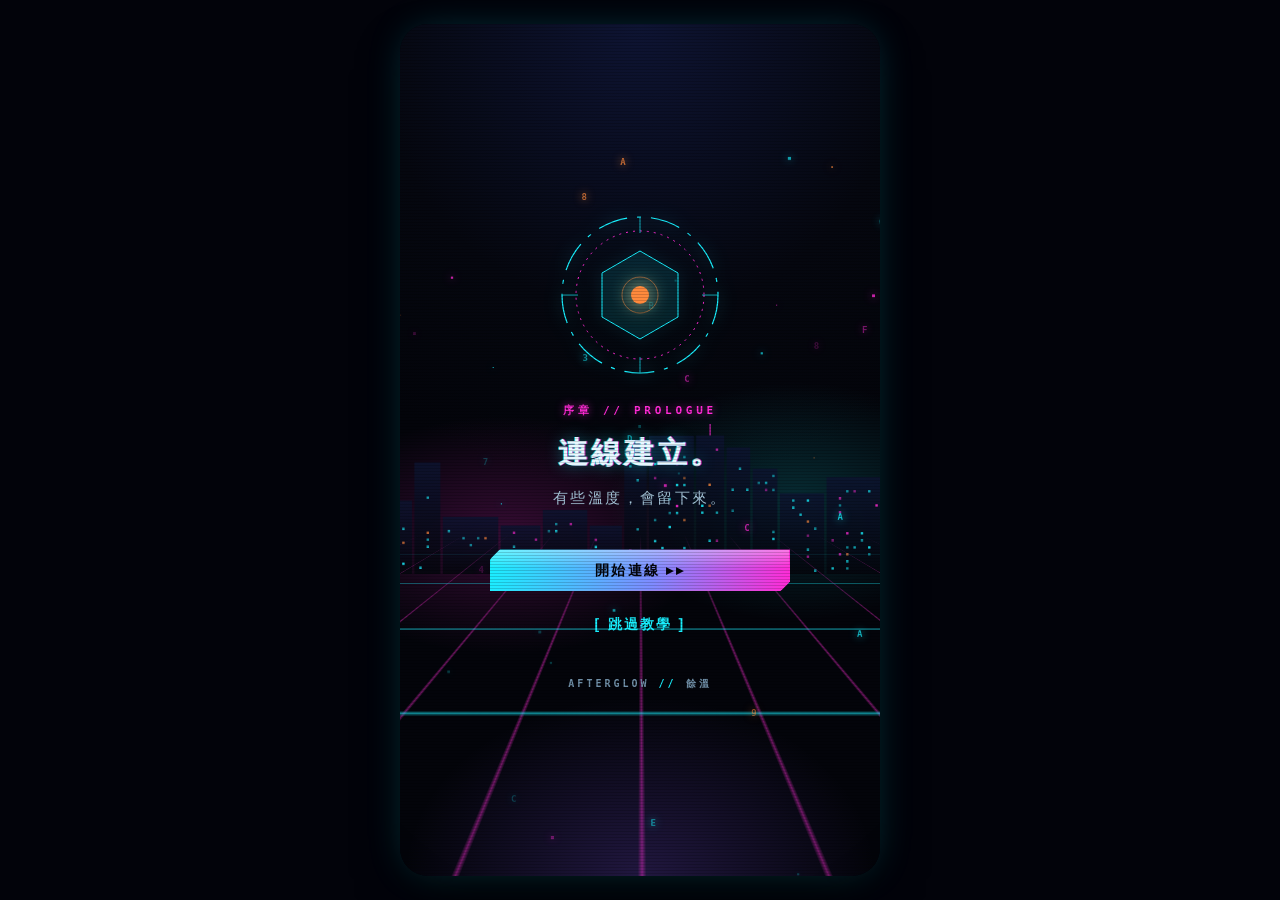
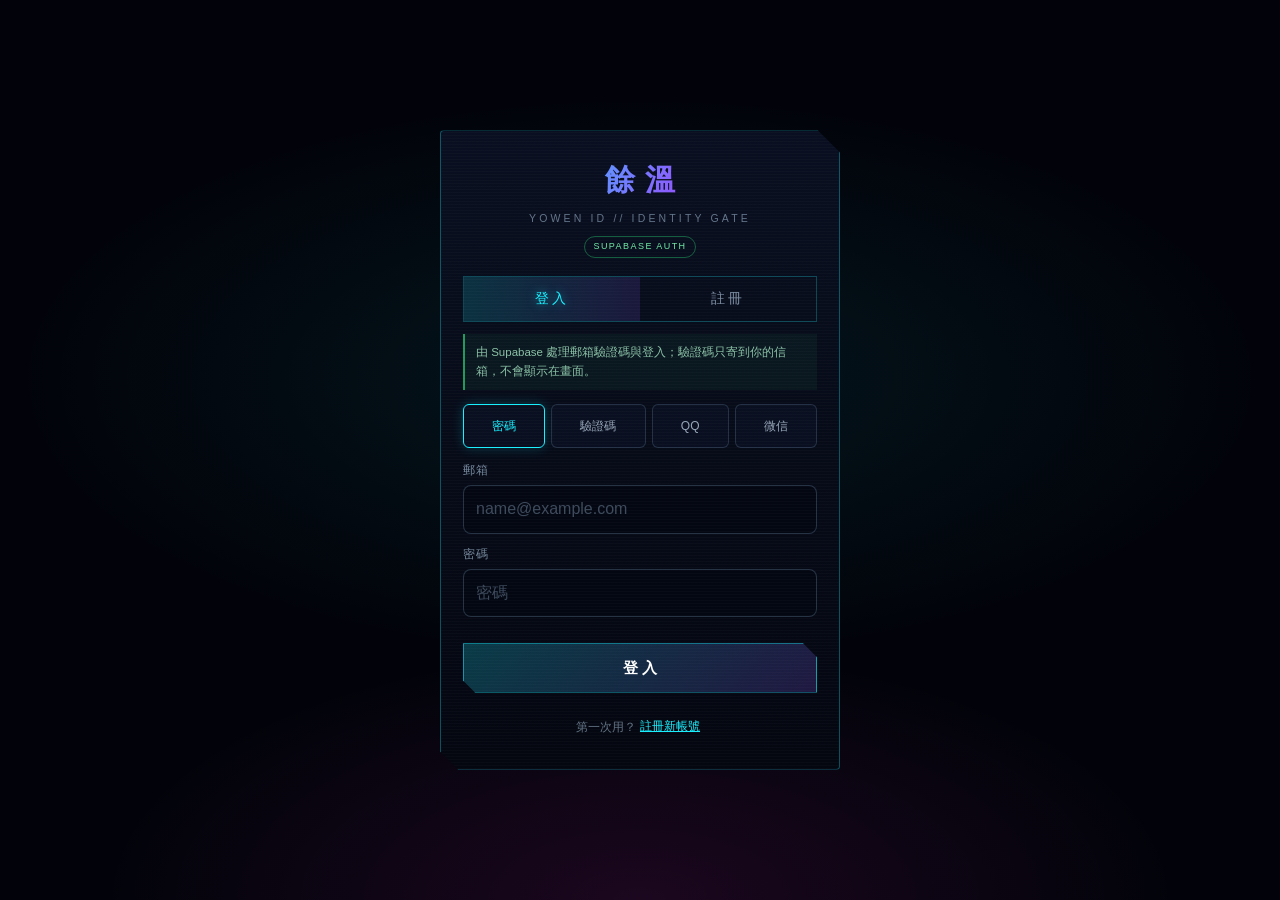
